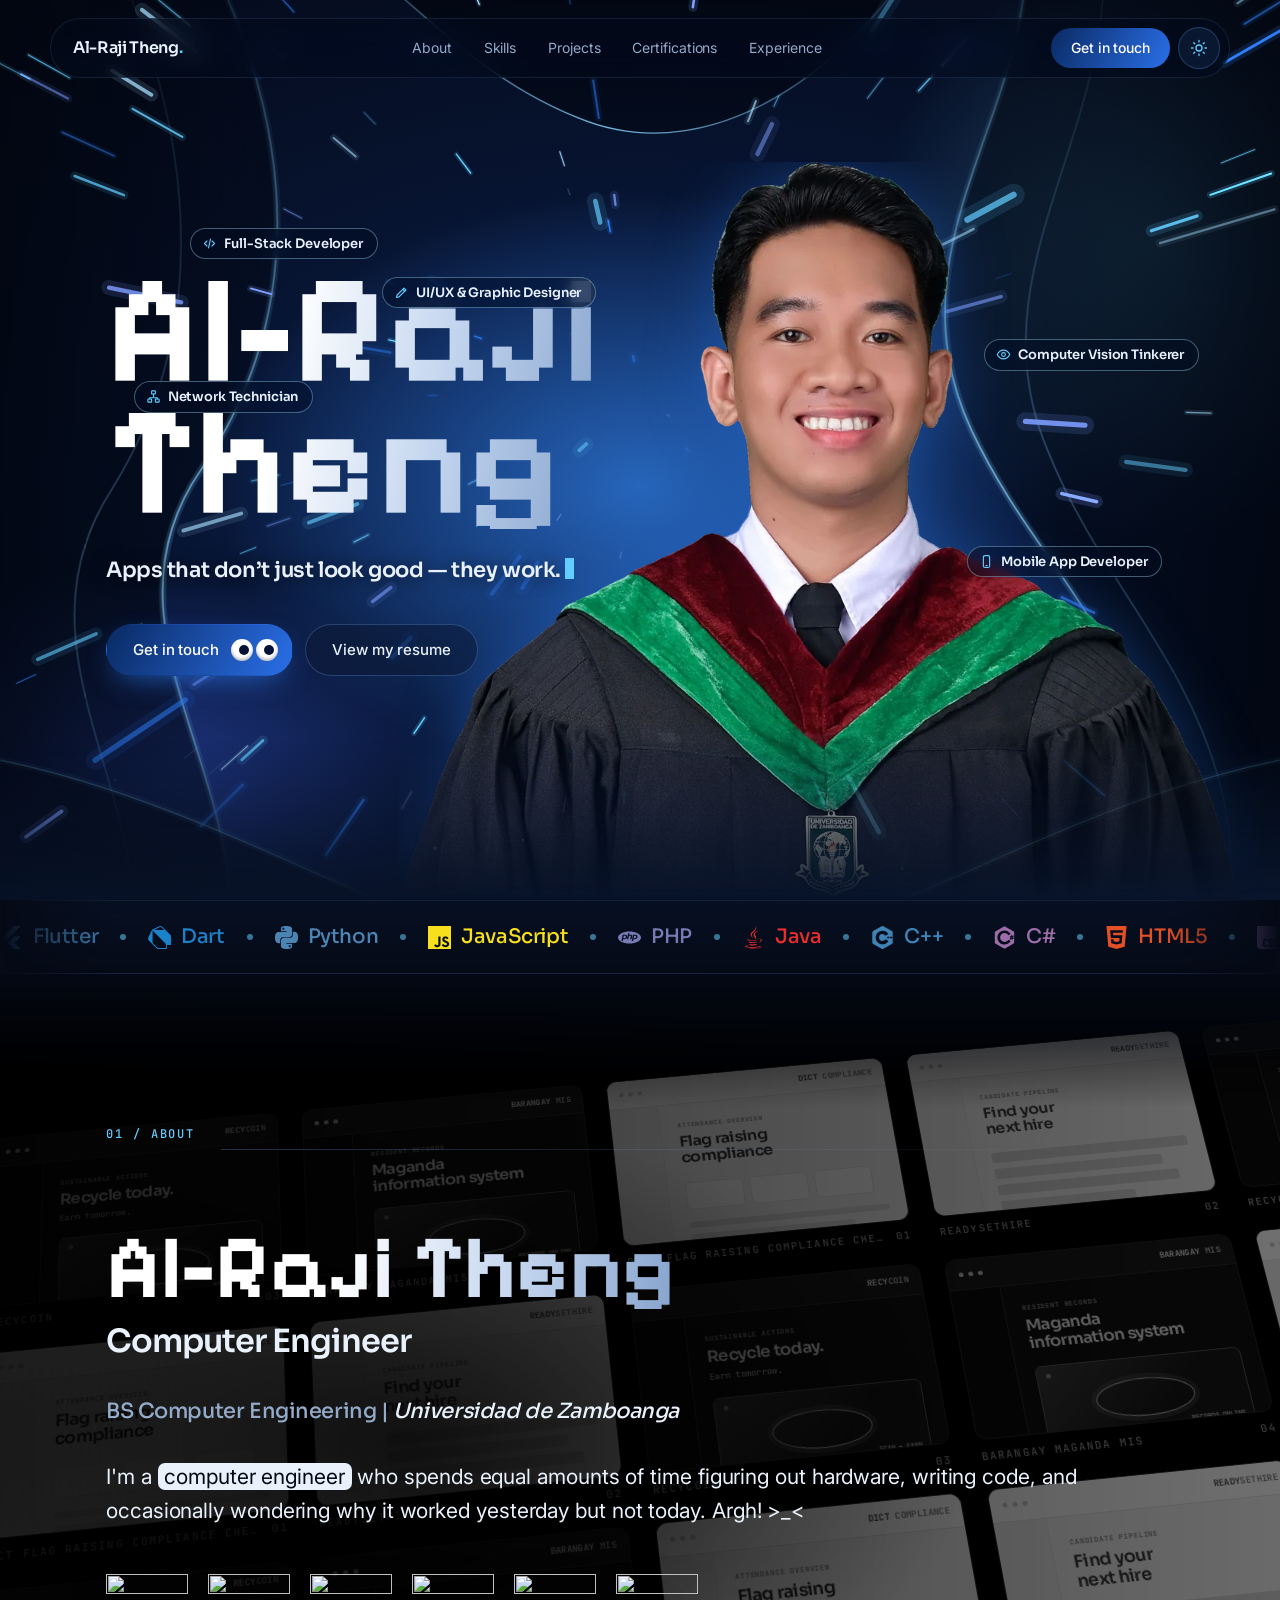
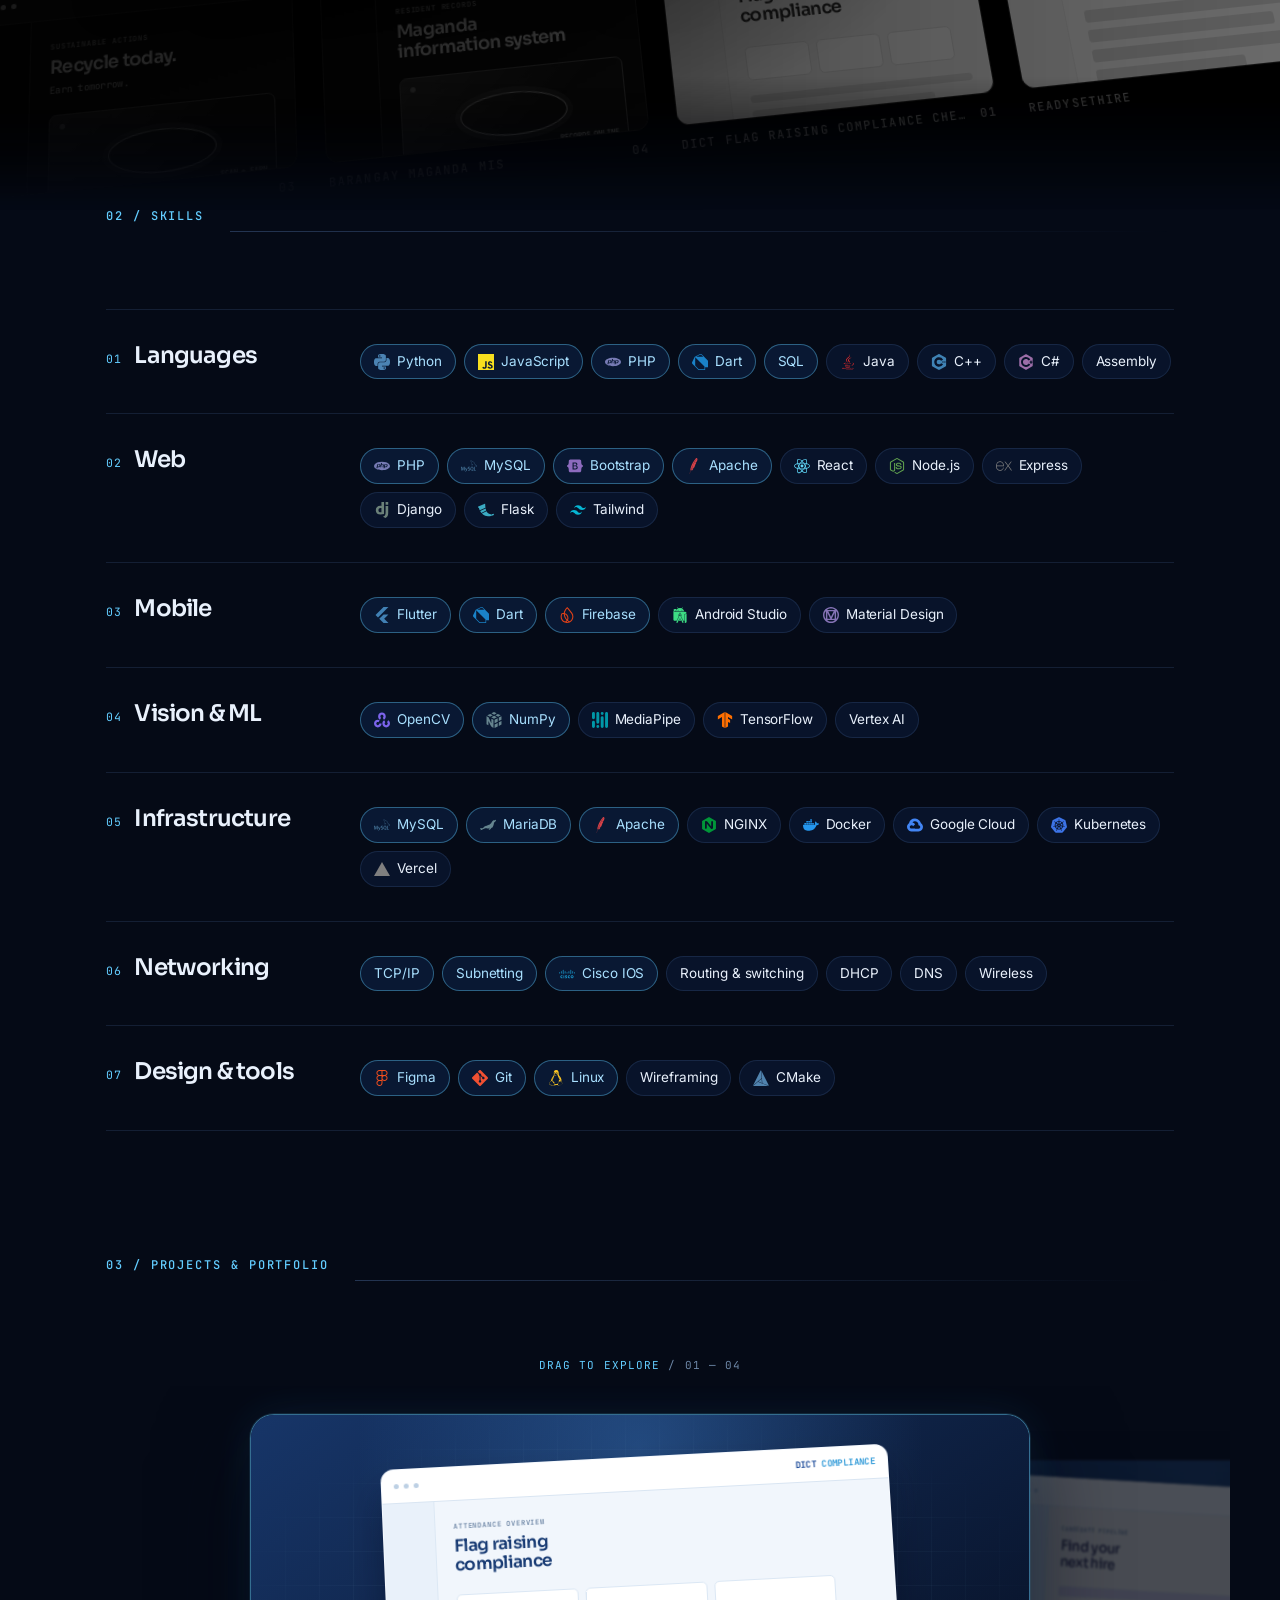
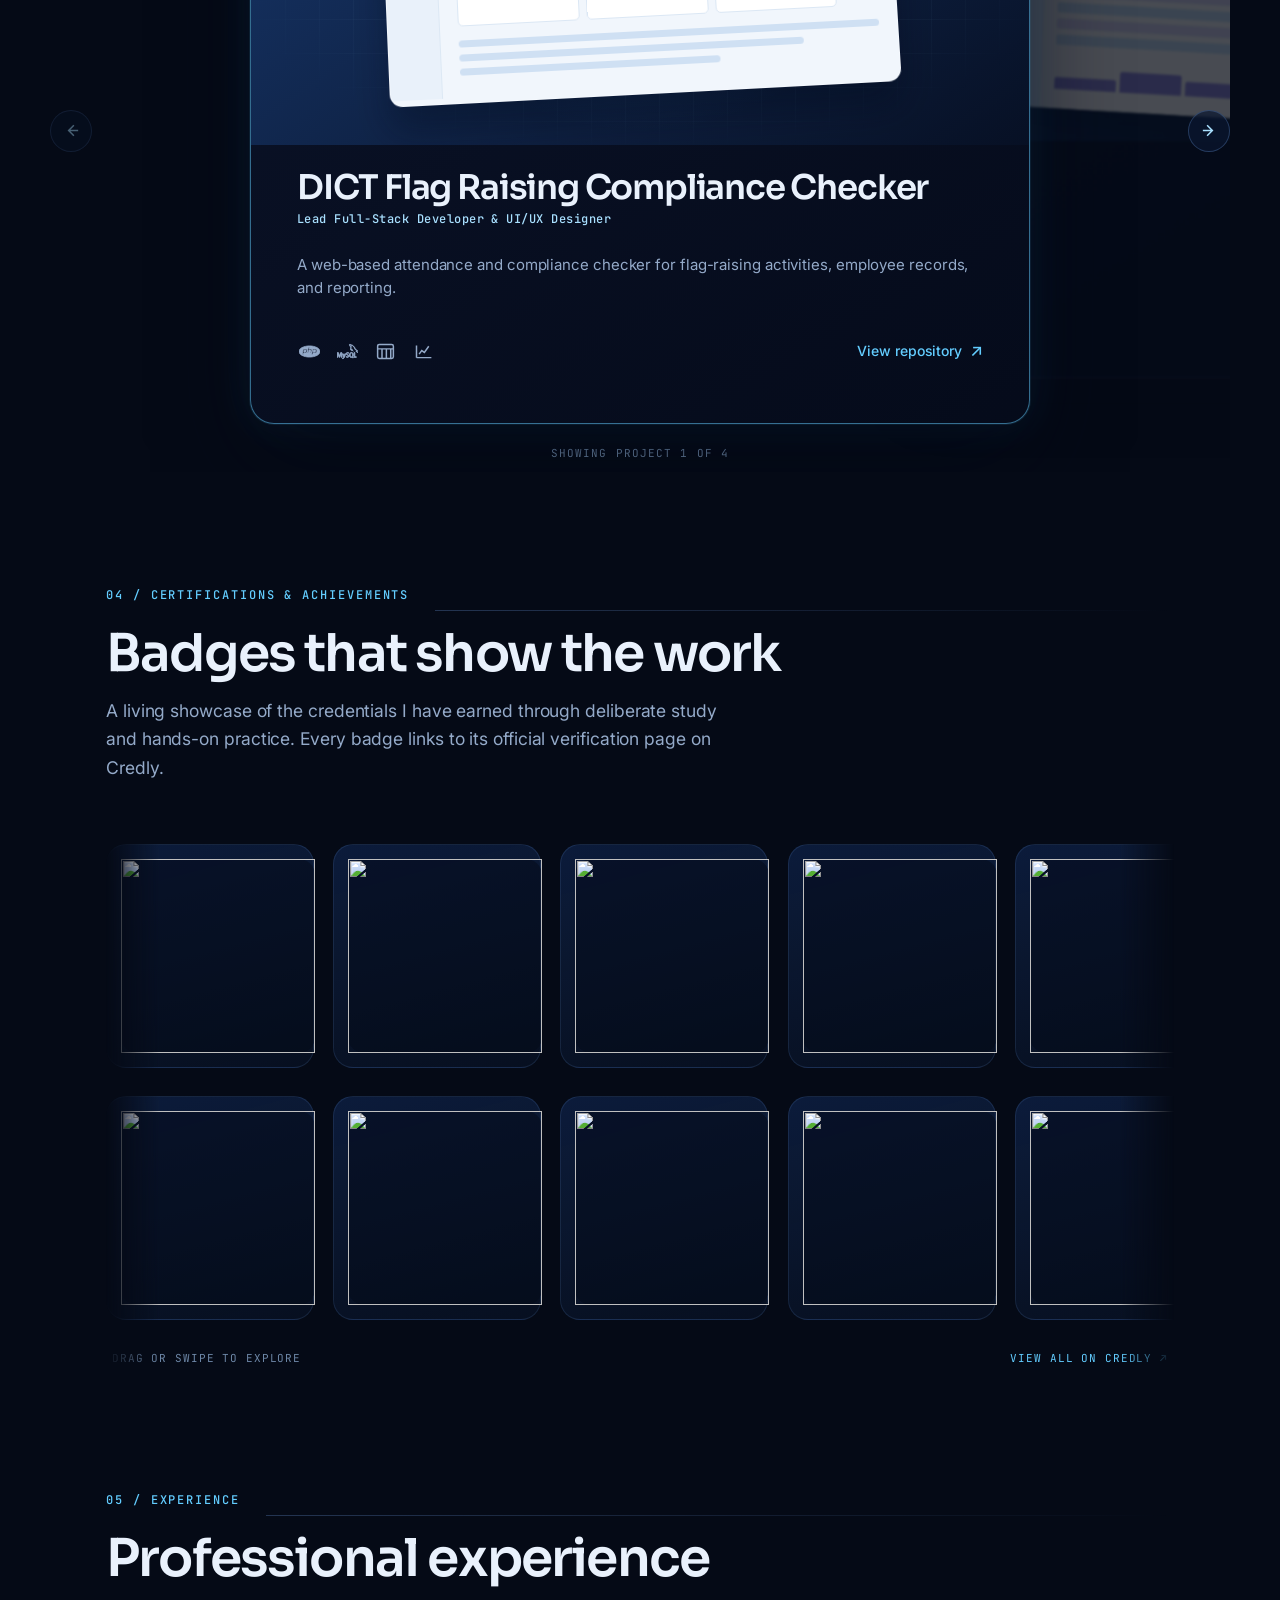
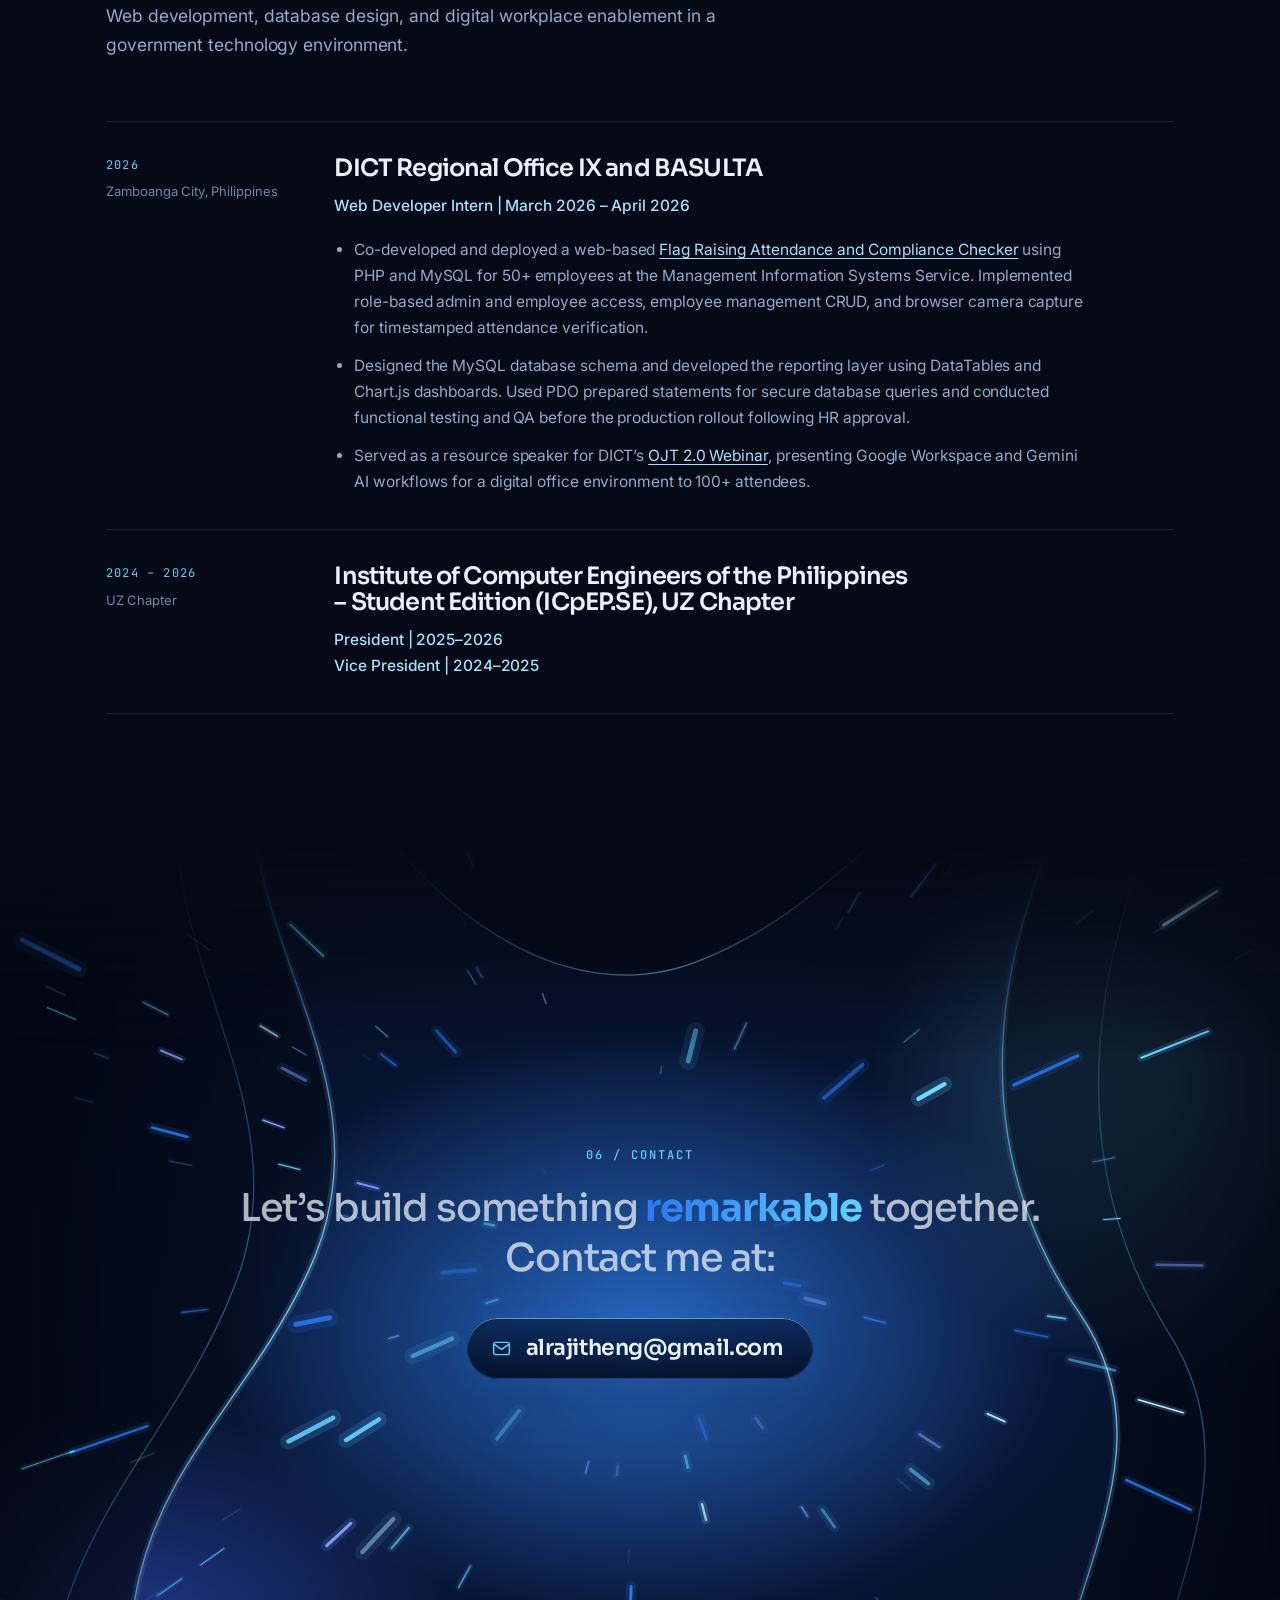
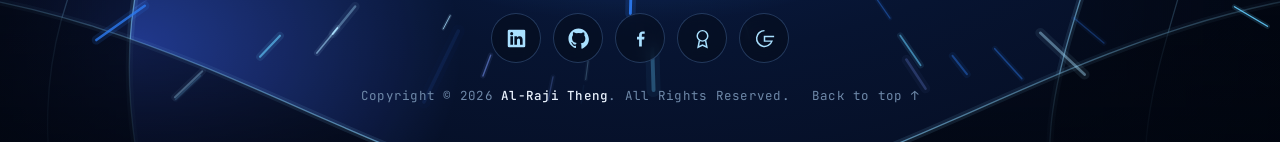
==== index.html @ 829c700f "Drop the four Coursera-only credentials from About and Certifications IBM DevOps and Software Engine" ====
<!doctype html>
<html lang="en">
  <head>
    <meta charset="utf-8" />
    <meta
      name="viewport"
      content="width=device-width, initial-scale=1, viewport-fit=cover"
    />
    <title>Al-Raji Theng - Portfolio</title>

    <meta
      name="description"
      content="Al-Raji Theng is a computer engineer building web and mobile applications, with a habit of wandering down into computer vision, embedded hardware and networks."
    />
    <meta name="author" content="Al-Raji Theng" />
    <meta name="theme-color" content="#050A16" />
    <link rel="canonical" href="https://rjtg.vercel.app/" />

    <meta property="og:type" content="website" />
    <meta property="og:site_name" content="Al-Raji Theng" />
    <meta
      property="og:title"
      content="Al-Raji Theng — Computer Engineer &amp; Developer"
    />
    <meta
      property="og:description"
      content="Web and mobile development, computer vision, and the networking and embedded layers underneath."
    />
    <meta property="og:url" content="https://rjtg.vercel.app/" />
    <meta
      property="og:image"
      content="https://rjtg.vercel.app/assets/img/og-cover.png"
    />
    <meta property="og:image:width" content="1200" />
    <meta property="og:image:height" content="630" />
    <meta
      property="og:image:alt"
      content="Al-Raji Theng — computer engineer. Web and mobile development, computer vision, networks."
    />
    <meta name="twitter:card" content="summary_large_image" />
    <meta
      name="twitter:title"
      content="Al-Raji Theng — Computer Engineer &amp; Developer"
    />
    <meta
      name="twitter:description"
      content="Web and mobile development, computer vision, and the networking and embedded layers underneath."
    />
    <meta
      name="twitter:image"
      content="https://rjtg.vercel.app/assets/img/og-cover.png"
    />

    <link rel="icon" href="/assets/img/favicon.svg" type="image/svg+xml" />
    <link rel="apple-touch-icon" href="/assets/img/favicon.svg" />
    <link rel="manifest" href="/site.webmanifest" />

    <link rel="preconnect" href="https://fonts.googleapis.com" />
    <link rel="preconnect" href="https://fonts.gstatic.com" crossorigin />
    <link rel="preconnect" href="https://images.credly.com" />
    <link
      href="https://fonts.googleapis.com/css2?family=Inter:wght@400;500;600&family=JetBrains+Mono:wght@400;500&family=Pixelify+Sans:wght@700&family=Sora:wght@500;600;700&display=swap"
      rel="stylesheet"
    />
    <link rel="stylesheet" href="/assets/css/styles.css?v=10" />

    <!-- Entry fades only exist when scripting does. Without this class the .reveal
     rule never applies, so the page renders fully rather than staying blank. -->
    <script>
      document.documentElement.classList.add("js");
      try {
        var savedTheme = localStorage.getItem("portfolio-theme");
        if (savedTheme === "light") {
          document.documentElement.setAttribute("data-theme", "light");
        }
      } catch (error) {}
    </script>

    <script type="application/ld+json">
      {
        "@context": "https://schema.org",
        "@type": "Person",
        "name": "Al-Raji Theng",
        "jobTitle": "Computer Engineer",
        "email": "mailto:alrajitheng@gmail.com",
        "url": "https://rjtg.vercel.app/",
        "address": { "@type": "PostalAddress", "addressCountry": "PH" },
        "alumniOf": {
          "@type": "CollegeOrUniversity",
          "name": "Universidad de Zamboanga"
        },
        "knowsAbout": [
          "Web Development",
          "Mobile Development",
          "Computer Vision",
          "Embedded Systems",
          "Computer Networking",
          "Cloud Infrastructure",
          "UI/UX Design"
        ],
        "sameAs": [
          "https://github.com/rjtng",
          "https://linkedin.com/in/rjtg",
          "https://facebook.com/rjitg",
          "https://credly.com/users/rjt",
          "https://g.dev/teg"
        ]
      }
    </script>
  </head>

  <body>
    <a class="skip" href="#main">Skip to content</a>

    <div class="atmos" aria-hidden="true"></div>
    <canvas class="constellations" id="constellations" aria-hidden="true"></canvas>
    <div class="grain" aria-hidden="true"></div>

    <!-- ═══════════════════════════ nav ═══════════════════════════ -->
    <header class="nav" id="nav">
      <a class="nav__brand" href="#home">Al-Raji Theng<span>.</span></a>

      <nav class="nav__links" aria-label="Sections">
        <a href="#about">About</a>
        <a href="#skills">Skills</a>
        <a href="#projects">Projects</a>
        <a href="#certifications">Certifications</a>
        <a href="#experience">Experience</a>
      </nav>

      <div class="nav__actions">
        <a class="nav__cta" href="#contact">Get in touch</a>
        <button
          class="theme-toggle"
          type="button"
          data-theme-toggle
          aria-label="Switch to light mode"
          aria-pressed="false"
        >
          <svg
            class="theme-toggle__icon theme-toggle__icon--sun"
            viewBox="0 0 24 24"
            aria-hidden="true"
          >
            <circle cx="12" cy="12" r="4"></circle>
            <path
              d="M12 2v2M12 20v2M4.93 4.93l1.42 1.42M17.65 17.65l1.42 1.42M2 12h2M20 12h2M4.93 19.07l1.42-1.42M17.65 6.35l1.42-1.42"
            ></path>
          </svg>
          <svg
            class="theme-toggle__icon theme-toggle__icon--moon"
            viewBox="0 0 24 24"
            aria-hidden="true"
          >
            <path
              d="M20.5 15.2A8.5 8.5 0 0 1 8.8 3.5 8.5 8.5 0 1 0 20.5 15.2Z"
            ></path>
          </svg>
        </button>
        <a
          class="nav__resume"
          href="https://drive.google.com/file/d/1r-N31jbUfApSlcaQCF1TyfEUuxjG2rRu/view?usp=sharing"
          target="_blank"
          rel="noopener noreferrer"
          >Resume <span aria-hidden="true">↗</span></a
        >
      </div>

      <button
        class="nav__burger"
        id="burger"
        aria-expanded="false"
        aria-controls="sheet"
        aria-label="Open menu"
      >
        <i></i><i></i><i></i>
      </button>
    </header>

    <div class="sheet" id="sheet" hidden>
      <nav aria-label="Sections">
        <a href="#about"><span>01</span>About</a>
        <a href="#skills"><span>02</span>Skills</a>
        <a href="#projects"><span>03</span>Projects</a>
        <a href="#certifications"><span>04</span>Certifications</a>
        <a href="#experience"><span>05</span>Experience</a>
        <a href="#contact"><span>06</span>Contact</a>
      </nav>
      <p class="sheet__mail">
        <a href="mailto:alrajitheng@gmail.com">alrajitheng@gmail.com</a>
      </p>
    </div>

    <main id="main">
      <!-- ═══════════════════════════ 1 · hero ═══════════════════════════
           The name, set huge, sits behind the photo; the chips float in front
           of both. The backdrop is the same stage as the closing scene,
           mirrored, so the page opens and closes on one composition. -->
      <section
        class="hero stage stage--mirror"
        id="home"
        data-vanish-y=".44"
        data-calm=".2"
      >
        <div class="stage__scene stage__scene--bottom" aria-hidden="true">
          <div class="stage__glow stage__glow--a"></div>
          <div class="stage__glow stage__glow--b"></div>
          <div class="stage__glow stage__glow--c"></div>

          <!-- Dark folds with lit rims. Stretched to the stage rather than
               cropped, so the edges stay in frame on a phone; the rims use
               non-scaling strokes so they stay hairlines either way. -->
          <svg
            class="stage__fold stage__fold--left"
            viewBox="0 0 1600 1000"
            preserveAspectRatio="none"
            focusable="false"
          >
            <defs>
              <linearGradient id="heroSheetL" x1="0" y1="0" x2="1" y2="0">
                <stop offset="0" class="stage__stop-fold" stop-opacity=".97" />
                <stop offset="1" class="stage__stop-fold" stop-opacity=".42" />
              </linearGradient>
              <linearGradient id="heroRimL" x1="0" y1="0" x2="0" y2="1">
                <stop offset="0" class="stage__stop-rim" stop-opacity="0" />
                <stop offset=".5" class="stage__stop-rim" stop-opacity=".95" />
                <stop offset="1" class="stage__stop-rim" stop-opacity=".15" />
              </linearGradient>
            </defs>
            <path
              fill="url(#heroSheetL)"
              d="M-80-80H390C300 120 540 270 430 480 330 670 150 720 270 1080H-80Z"
            />
            <path
              class="stage__rim stage__rim--halo"
              stroke="url(#heroRimL)"
              d="M390-80C300 120 540 270 430 480 330 670 150 720 270 1080"
            />
            <path
              class="stage__rim"
              stroke="url(#heroRimL)"
              d="M390-80C300 120 540 270 430 480 330 670 150 720 270 1080"
            />
            <path
              class="stage__rim stage__rim--faint"
              stroke="url(#heroRimL)"
              d="M300-80C220 150 440 300 345 500 260 690 70 780 165 1080"
            />
          </svg>

          <svg
            class="stage__fold stage__fold--right"
            viewBox="0 0 1600 1000"
            preserveAspectRatio="none"
            focusable="false"
          >
            <defs>
              <linearGradient id="heroSheetR" x1="1" y1="0" x2="0" y2="0">
                <stop offset="0" class="stage__stop-fold" stop-opacity=".97" />
                <stop offset="1" class="stage__stop-fold" stop-opacity=".4" />
              </linearGradient>
              <linearGradient id="heroRimR" x1="0" y1="1" x2="0" y2="0">
                <stop offset="0" class="stage__stop-rim" stop-opacity=".1" />
                <stop offset=".42" class="stage__stop-rim" stop-opacity=".9" />
                <stop offset="1" class="stage__stop-rim" stop-opacity="0" />
              </linearGradient>
            </defs>
            <path
              fill="url(#heroSheetR)"
              d="M1680-80V1080H1290C1170 870 1430 700 1290 520 1160 350 1180 140 1340-80Z"
            />
            <path
              class="stage__rim stage__rim--halo"
              stroke="url(#heroRimR)"
              d="M1290 1080C1170 870 1430 700 1290 520 1160 350 1180 140 1340-80"
            />
            <path
              class="stage__rim"
              stroke="url(#heroRimR)"
              d="M1290 1080C1170 870 1430 700 1290 520 1160 350 1180 140 1340-80"
            />
            <path
              class="stage__rim stage__rim--faint"
              stroke="url(#heroRimR)"
              d="M1390 1080C1290 880 1520 720 1390 540 1270 370 1290 150 1440-80"
            />
          </svg>

          <svg
            class="stage__fold stage__fold--edges"
            viewBox="0 0 1600 1000"
            preserveAspectRatio="none"
            focusable="false"
          >
            <defs>
              <linearGradient id="heroSheetT" x1="0" y1="0" x2="0" y2="1">
                <stop offset="0" class="stage__stop-fold" stop-opacity=".95" />
                <stop offset="1" class="stage__stop-fold" stop-opacity=".5" />
              </linearGradient>
              <linearGradient id="heroSheetB" x1="0" y1="1" x2="0" y2="0">
                <stop offset="0" class="stage__stop-fold" stop-opacity=".97" />
                <stop offset="1" class="stage__stop-fold" stop-opacity=".45" />
              </linearGradient>
              <linearGradient id="heroRimH" x1="0" y1="0" x2="1" y2="0">
                <stop offset="0" class="stage__stop-rim" stop-opacity="0" />
                <stop offset=".5" class="stage__stop-rim" stop-opacity=".85" />
                <stop offset="1" class="stage__stop-rim" stop-opacity="0" />
              </linearGradient>
            </defs>
            <path
              fill="url(#heroSheetT)"
              d="M430-80C530 110 710 230 870 170 1010 120 1080 20 1250-80Z"
            />
            <path
              class="stage__rim"
              stroke="url(#heroRimH)"
              d="M430-80C530 110 710 230 870 170 1010 120 1080 20 1250-80"
            />
            <path
              fill="url(#heroSheetB)"
              d="M-80 790C300 800 520 1010 800 1010 1080 1010 1300 800 1680 790V1080H-80Z"
            />
            <path
              class="stage__rim stage__rim--halo"
              stroke="url(#heroRimH)"
              d="M-80 790C300 800 520 1010 800 1010 1080 1010 1300 800 1680 790"
            />
            <path
              class="stage__rim"
              stroke="url(#heroRimH)"
              d="M-80 790C300 800 520 1010 800 1010 1080 1010 1300 800 1680 790"
            />
          </svg>

          <canvas class="stage__particles"></canvas>
        </div>

        <div class="wrap hero__frame">
          <div class="hero__copy">
            <!-- EDIT: restore this pill while you're looking for work. -->
            <!-- <p class="pill">
              <span class="dot" aria-hidden="true"></span>Open to work
            </p> -->

            <h1 class="hero__name"><span>Al-Raji</span> <span>Theng</span></h1>

            <!-- EDIT: the tagline is a placeholder in the reference's pattern;
                 change both copies of the sentence together. main.js types it
                 out once; screen readers get the plain copy. -->
            <p class="hero__tagline">
              <span class="visually-hidden">Apps that don&rsquo;t just look good &mdash; they&nbsp;work.</span>
              <span class="hero__typed" aria-hidden="true">Apps that don&rsquo;t just look good &mdash; they&nbsp;work.</span><span class="caret" aria-hidden="true"></span>
            </p>

            <div class="hero__actions">
              <a class="btn btn--primary hero__cta" href="#contact">
                Get in touch
                <span class="eyes" aria-hidden="true"
                  ><i class="eyes__ball"></i><i class="eyes__ball"></i
                ></span>
              </a>
              <a
                class="btn btn--ghost"
                href="https://drive.google.com/file/d/1r-N31jbUfApSlcaQCF1TyfEUuxjG2rRu/view?usp=sharing"
                target="_blank"
                rel="noopener noreferrer"
              >
                View my resume
              </a>
            </div>

            <!-- Labels over the name: --x and --y are in name-ems from the
                 name's top-left corner, so they keep their place over the
                 same letters at any size. -->
            <ul class="hero__chips hero__chips--name" aria-label="Roles">
              <li class="hero__chip" style="--x: .55; --y: -.24; --t: 7s">
                <svg viewBox="0 0 24 24" aria-hidden="true">
                  <path d="m8 8-4 4 4 4M16 8l4 4-4 4M13.5 5l-3 14" />
                </svg>
                Full-Stack Developer
              </li>
              <li class="hero__chip" style="--x: 1.8; --y: .08; --t: 8.5s">
                <svg viewBox="0 0 24 24" aria-hidden="true">
                  <path d="M4 20l4-1L19 8l-3-3L5 16l-1 4Z" />
                  <path d="m14 7 3 3" />
                </svg>
                UI/UX &amp; Graphic Designer
              </li>
              <li class="hero__chip" style="--x: .18; --y: .76; --t: 8s">
                <svg viewBox="0 0 24 24" aria-hidden="true">
                  <rect x="9" y="3" width="6" height="5" rx="1" />
                  <rect x="3" y="16" width="6" height="5" rx="1" />
                  <rect x="15" y="16" width="6" height="5" rx="1" />
                  <path d="M12 8v4M6 16v-2h12v2" />
                </svg>
                Network Technician
              </li>
            </ul>
          </div>

          <!-- On wide screens the area starts short of the end of the name
               (--photo-start), so the photo stands over it as in the
               reference; on narrow ones it follows the copy. -->
          <div class="hero__area">
            <div class="hero__visual">
              <!-- Labels over the photo: --x and --y are shares of the photo, so
                   they keep their place beside the face; --t sets each bob so
                   no two move in step. The ones over the name are with the
                   copy, sized from the name. -->
              <ul class="hero__chips" aria-label="More roles">
                <li class="hero__chip" style="--x: 68%; --y: 24%; --t: 7.6s">
                  <svg viewBox="0 0 24 24" aria-hidden="true">
                    <path d="M2 12s3.5-7 10-7 10 7 10 7-3.5 7-10 7S2 12 2 12Z" />
                    <circle cx="12" cy="12" r="3" />
                  </svg>
                  Computer Vision Tinkerer
                </li>
                <li class="hero__chip" style="--x: 66%; --y: 52%; --t: 9s">
                  <svg viewBox="0 0 24 24" aria-hidden="true">
                    <rect x="7" y="2.5" width="10" height="19" rx="2.5" />
                    <path d="M11 18.5h2" />
                  </svg>
                  Mobile App Developer
                </li>
              </ul>

              <img
                class="hero__photo"
                src="/assets/img/portrait-cutout.webp?v=9"
                alt="Al-Raji Theng in graduation regalia"
                width="1131"
                height="968"
                fetchpriority="high"
              />
            </div>
          </div>
        </div>
      </section>

      <!-- ═══════════════════════════ marquee ═══════════════════════════ -->
      <div class="band" id="bandViewport" aria-hidden="true">
        <!-- Drag offset lives on its own element so the auto-scroll
             animation on the track underneath is left untouched. -->
        <div class="band__drag" id="bandDrag">
          <div class="band__track" id="band">
            <ul>
              <!-- tech-marquee:start -->
              <li style="--brand: #4180b4">
                <svg
                  class="band__logo"
                  width="20"
                  height="20"
                  aria-hidden="true"
                >
                  <use href="#t-flutter"></use></svg
                ><span>Flutter</span>
              </li>
              <li style="--brand: #1a82c8">
                <svg
                  class="band__logo"
                  width="20"
                  height="20"
                  aria-hidden="true"
                >
                  <use href="#t-dart"></use></svg
                ><span>Dart</span>
              </li>
              <li style="--brand: #4b83b3">
                <svg
                  class="band__logo"
                  width="20"
                  height="20"
                  aria-hidden="true"
                >
                  <use href="#t-python"></use></svg
                ><span>Python</span>
              </li>
              <li style="--brand: #f7df1e">
                <svg
                  class="band__logo"
                  width="20"
                  height="20"
                  aria-hidden="true"
                >
                  <use href="#t-javascript"></use></svg
                ><span>JavaScript</span>
              </li>
              <li style="--brand: #777bb4">
                <svg
                  class="band__logo"
                  width="20"
                  height="20"
                  aria-hidden="true"
                >
                  <use href="#t-php"></use></svg
                ><span>PHP</span>
              </li>
              <li style="--brand: #ea2d2e">
                <svg
                  class="band__logo"
                  width="20"
                  height="20"
                  aria-hidden="true"
                >
                  <use href="#t-java"></use></svg
                ><span>Java</span>
              </li>
              <li style="--brand: #3f82b4">
                <svg
                  class="band__logo"
                  width="20"
                  height="20"
                  aria-hidden="true"
                >
                  <use href="#t-cplusplus"></use></svg
                ><span>C++</span>
              </li>
              <li style="--brand: #9c6ea8">
                <svg
                  class="band__logo"
                  width="20"
                  height="20"
                  aria-hidden="true"
                >
                  <use href="#t-csharp"></use></svg
                ><span>C#</span>
              </li>
              <li style="--brand: #e34f26">
                <svg
                  class="band__logo"
                  width="20"
                  height="20"
                  aria-hidden="true"
                >
                  <use href="#t-html5"></use></svg
                ><span>HTML5</span>
              </li>
              <li style="--brand: #9370b7">
                <svg
                  class="band__logo"
                  width="20"
                  height="20"
                  aria-hidden="true"
                >
                  <use href="#t-css"></use></svg
                ><span>CSS3</span>
              </li>
              <li style="--brand: #06b6d4">
                <svg
                  class="band__logo"
                  width="20"
                  height="20"
                  aria-hidden="true"
                >
                  <use href="#t-tailwindcss"></use></svg
                ><span>Tailwind CSS</span>
              </li>
              <li style="--brand: #8d6bbe">
                <svg
                  class="band__logo"
                  width="20"
                  height="20"
                  aria-hidden="true"
                >
                  <use href="#t-bootstrap"></use></svg
                ><span>Bootstrap</span>
              </li>
              <li style="--brand: #61dafb">
                <svg
                  class="band__logo"
                  width="20"
                  height="20"
                  aria-hidden="true"
                >
                  <use href="#t-react"></use></svg
                ><span>React</span>
              </li>
              <li style="--brand: #5fa04e">
                <svg
                  class="band__logo"
                  width="20"
                  height="20"
                  aria-hidden="true"
                >
                  <use href="#t-nodedotjs"></use></svg
                ><span>Node.js</span>
              </li>
              <li style="--brand: #4d7fa5">
                <svg
                  class="band__logo"
                  width="20"
                  height="20"
                  aria-hidden="true"
                >
                  <use href="#t-mysql"></use></svg
                ><span>MySQL</span>
              </li>
              <li style="--brand: #65858f">
                <svg
                  class="band__logo"
                  width="20"
                  height="20"
                  aria-hidden="true"
                >
                  <use href="#t-mariadb"></use></svg
                ><span>MariaDB</span>
              </li>
              <li style="--brand: #fb7a24">
                <svg
                  class="band__logo"
                  width="20"
                  height="20"
                  aria-hidden="true"
                >
                  <use href="#t-xampp"></use></svg
                ><span>XAMPP</span>
              </li>
              <li style="--brand: #e04119">
                <svg
                  class="band__logo"
                  width="20"
                  height="20"
                  aria-hidden="true"
                >
                  <use href="#t-firebase"></use></svg
                ><span>Firebase</span>
              </li>
              <li style="--brand: #7c64ec">
                <svg
                  class="band__logo"
                  width="20"
                  height="20"
                  aria-hidden="true"
                >
                  <use href="#t-opencv"></use></svg
                ><span>OpenCV</span>
              </li>
              <li style="--brand: #0097a7">
                <svg
                  class="band__logo"
                  width="20"
                  height="20"
                  aria-hidden="true"
                >
                  <use href="#t-mediapipe"></use></svg
                ><span>MediaPipe</span>
              </li>
              <li style="--brand: #ff6f00">
                <svg
                  class="band__logo"
                  width="20"
                  height="20"
                  aria-hidden="true"
                >
                  <use href="#t-tensorflow"></use></svg
                ><span>TensorFlow</span>
              </li>
              <li style="--brand: #2496ed">
                <svg
                  class="band__logo"
                  width="20"
                  height="20"
                  aria-hidden="true"
                >
                  <use href="#t-docker"></use></svg
                ><span>Docker</span>
              </li>
              <li style="--brand: #3c73e6">
                <svg
                  class="band__logo"
                  width="20"
                  height="20"
                  aria-hidden="true"
                >
                  <use href="#t-kubernetes"></use></svg
                ><span>Kubernetes</span>
              </li>
              <li style="--brand: #4285f4">
                <svg
                  class="band__logo"
                  width="20"
                  height="20"
                  aria-hidden="true"
                >
                  <use href="#t-googlecloud"></use></svg
                ><span>Google Cloud</span>
              </li>
              <li style="--brand: #7f7f7f">
                <svg
                  class="band__logo"
                  width="20"
                  height="20"
                  aria-hidden="true"
                >
                  <use href="#t-vercel"></use></svg
                ><span>Vercel</span>
              </li>
              <li style="--brand: #fcc624">
                <svg
                  class="band__logo"
                  width="20"
                  height="20"
                  aria-hidden="true"
                >
                  <use href="#t-linux"></use></svg
                ><span>Linux</span>
              </li>
              <li style="--brand: #7f7f7f">
                <svg
                  class="band__logo"
                  width="20"
                  height="20"
                  aria-hidden="true"
                >
                  <use href="#t-github"></use></svg
                ><span>GitHub</span>
              </li>
              <li style="--brand: #1ba0d7">
                <svg
                  class="band__logo"
                  width="20"
                  height="20"
                  aria-hidden="true"
                >
                  <use href="#t-cisco"></use></svg
                ><span>Cisco IOS</span>
              </li>
              <li style="--brand: #00878f">
                <svg
                  class="band__logo"
                  width="20"
                  height="20"
                  aria-hidden="true"
                >
                  <use href="#t-arduino"></use></svg
                ><span>Arduino</span>
              </li>
              <li style="--brand: #b95d74">
                <svg
                  class="band__logo"
                  width="20"
                  height="20"
                  aria-hidden="true"
                >
                  <use href="#t-raspberrypi"></use></svg
                ><span>Raspberry Pi</span>
              </li>
              <li style="--brand: #3ddc84">
                <svg
                  class="band__logo"
                  width="20"
                  height="20"
                  aria-hidden="true"
                >
                  <use href="#t-androidstudio"></use></svg
                ><span>Android Studio</span>
              </li>
              <li style="--brand: #f24e1e">
                <svg
                  class="band__logo"
                  width="20"
                  height="20"
                  aria-hidden="true"
                >
                  <use href="#t-figma"></use></svg
                ><span>Figma</span>
              </li>
              <li style="--brand: #00c4cc">
                <svg
                  class="band__logo"
                  width="20"
                  height="20"
                  aria-hidden="true"
                >
                  <use href="#t-canva"></use></svg
                ><span>Canva</span>
              </li>
              <!-- tech-marquee:end -->
            </ul>
          </div>
        </div>
      </div>

      <!-- ═══════════════════════════ 2 · about ═══════════════════════════
           A dark panel over a slowly drifting wall of project screens. main.js
           builds the wall from the mock screens on the project cards, so it
           always shows the real project list; without scripting the panel
           simply has no wall behind it. -->
      <section class="section section--wall" id="about">
        <div class="wall" aria-hidden="true">
          <div class="wall__plane" data-project-wall></div>
        </div>

        <div class="wrap">
          <div class="head">
            <p class="head__index">01 / About</p>
            <div class="head__rule"></div>
          </div>

          <div class="bio reveal">
            <h2 class="bio__name">Al-Raji Theng</h2>
            <p class="bio__title">Computer Engineer</p>
            <p class="bio__meta">
              BS Computer Engineering | <em>Universidad de Zamboanga</em>
            </p>

            <p class="bio__text">
              I'm a <mark>computer engineer</mark> who spends equal amounts of
              time figuring out hardware, writing code, and occasionally
              wondering why it worked yesterday but not today. Argh! &gt;_&lt;
            </p>

            <!-- Filled by main.js from TOP_CERTS, the hand-picked top six,
                 each linking to its Credly record. -->
            <ul
              class="bio__badges"
              data-featured-badges
              aria-label="Featured credentials"
            ></ul>
          </div>
        </div>
      </section>

      <!-- ═══════════════════════════ 3 · skills ═══════════════════════════ -->
      <section class="section" id="skills">
        <div class="wrap">
          <div class="head">
            <p class="head__index">02 / Skills</p>
            <div class="head__rule"></div>
          </div>

          <div class="stack">
            <div class="stack__row reveal">
              <div class="stack__label">
                <i>01</i>
                <h3>Languages</h3>
              </div>
              <div>
                <ul class="chips">
                  <li class="key" style="--brand: #4b83b3">
                    <svg
                      class="chip__logo"
                      width="16"
                      height="16"
                      aria-hidden="true"
                    >
                      <use href="#t-python"></use></svg
                    ><span>Python</span>
                  </li>
                  <li class="key" style="--brand: #f7df1e">
                    <svg
                      class="chip__logo"
                      width="16"
                      height="16"
                      aria-hidden="true"
                    >
                      <use href="#t-javascript"></use></svg
                    ><span>JavaScript</span>
                  </li>
                  <li class="key" style="--brand: #777bb4">
                    <svg
                      class="chip__logo"
                      width="16"
                      height="16"
                      aria-hidden="true"
                    >
                      <use href="#t-php"></use></svg
                    ><span>PHP</span>
                  </li>
                  <li class="key" style="--brand: #1a82c8">
                    <svg
                      class="chip__logo"
                      width="16"
                      height="16"
                      aria-hidden="true"
                    >
                      <use href="#t-dart"></use></svg
                    ><span>Dart</span>
                  </li>
                  <li class="key">SQL</li>
                  <li style="--brand: #ea2d2e">
                    <svg
                      class="chip__logo"
                      width="16"
                      height="16"
                      aria-hidden="true"
                    >
                      <use href="#t-java"></use></svg
                    ><span>Java</span>
                  </li>
                  <li style="--brand: #3f82b4">
                    <svg
                      class="chip__logo"
                      width="16"
                      height="16"
                      aria-hidden="true"
                    >
                      <use href="#t-cplusplus"></use></svg
                    ><span>C++</span>
                  </li>
                  <li style="--brand: #9c6ea8">
                    <svg
                      class="chip__logo"
                      width="16"
                      height="16"
                      aria-hidden="true"
                    >
                      <use href="#t-csharp"></use></svg
                    ><span>C#</span>
                  </li>
                  <li>Assembly</li>
                </ul>
              </div>
            </div>

            <div class="stack__row reveal">
              <div class="stack__label">
                <i>02</i>
                <h3>Web</h3>
              </div>
              <div>
                <ul class="chips">
                  <li class="key" style="--brand: #777bb4">
                    <svg
                      class="chip__logo"
                      width="16"
                      height="16"
                      aria-hidden="true"
                    >
                      <use href="#t-php"></use></svg
                    ><span>PHP</span>
                  </li>
                  <li class="key" style="--brand: #4d7fa5">
                    <svg
                      class="chip__logo"
                      width="16"
                      height="16"
                      aria-hidden="true"
                    >
                      <use href="#t-mysql"></use></svg
                    ><span>MySQL</span>
                  </li>
                  <li class="key" style="--brand: #8d6bbe">
                    <svg
                      class="chip__logo"
                      width="16"
                      height="16"
                      aria-hidden="true"
                    >
                      <use href="#t-bootstrap"></use></svg
                    ><span>Bootstrap</span>
                  </li>
                  <li class="key" style="--brand: #d84248">
                    <svg
                      class="chip__logo"
                      width="16"
                      height="16"
                      aria-hidden="true"
                    >
                      <use href="#t-apache"></use></svg
                    ><span>Apache</span>
                  </li>
                  <li style="--brand: #61dafb">
                    <svg
                      class="chip__logo"
                      width="16"
                      height="16"
                      aria-hidden="true"
                    >
                      <use href="#t-react"></use></svg
                    ><span>React</span>
                  </li>
                  <li style="--brand: #5fa04e">
                    <svg
                      class="chip__logo"
                      width="16"
                      height="16"
                      aria-hidden="true"
                    >
                      <use href="#t-nodedotjs"></use></svg
                    ><span>Node.js</span>
                  </li>
                  <li style="--brand: #7f7f7f">
                    <svg
                      class="chip__logo"
                      width="16"
                      height="16"
                      aria-hidden="true"
                    >
                      <use href="#t-express"></use></svg
                    ><span>Express</span>
                  </li>
                  <li style="--brand: #6b8179">
                    <svg
                      class="chip__logo"
                      width="16"
                      height="16"
                      aria-hidden="true"
                    >
                      <use href="#t-django"></use></svg
                    ><span>Django</span>
                  </li>
                  <li style="--brand: #3babc3">
                    <svg
                      class="chip__logo"
                      width="16"
                      height="16"
                      aria-hidden="true"
                    >
                      <use href="#t-flask"></use></svg
                    ><span>Flask</span>
                  </li>
                  <li style="--brand: #06b6d4">
                    <svg
                      class="chip__logo"
                      width="16"
                      height="16"
                      aria-hidden="true"
                    >
                      <use href="#t-tailwindcss"></use></svg
                    ><span>Tailwind</span>
                  </li>
                </ul>
              </div>
            </div>

            <div class="stack__row reveal">
              <div class="stack__label">
                <i>03</i>
                <h3>Mobile</h3>
              </div>
              <div>
                <ul class="chips">
                  <li class="key" style="--brand: #4180b4">
                    <svg
                      class="chip__logo"
                      width="16"
                      height="16"
                      aria-hidden="true"
                    >
                      <use href="#t-flutter"></use></svg
                    ><span>Flutter</span>
                  </li>
                  <li class="key" style="--brand: #1a82c8">
                    <svg
                      class="chip__logo"
                      width="16"
                      height="16"
                      aria-hidden="true"
                    >
                      <use href="#t-dart"></use></svg
                    ><span>Dart</span>
                  </li>
                  <li class="key" style="--brand: #e04119">
                    <svg
                      class="chip__logo"
                      width="16"
                      height="16"
                      aria-hidden="true"
                    >
                      <use href="#t-firebase"></use></svg
                    ><span>Firebase</span>
                  </li>
                  <li style="--brand: #3ddc84">
                    <svg
                      class="chip__logo"
                      width="16"
                      height="16"
                      aria-hidden="true"
                    >
                      <use href="#t-androidstudio"></use></svg
                    ><span>Android Studio</span>
                  </li>
                  <li style="--brand: #8573b6">
                    <svg
                      class="chip__logo"
                      width="16"
                      height="16"
                      aria-hidden="true"
                    >
                      <use href="#t-materialdesign"></use></svg
                    ><span>Material Design</span>
                  </li>
                </ul>
              </div>
            </div>

            <div class="stack__row reveal">
              <div class="stack__label">
                <i>04</i>
                <h3>Vision &amp; ML</h3>
              </div>
              <div>
                <ul class="chips">
                  <li class="key" style="--brand: #7c64ec">
                    <svg
                      class="chip__logo"
                      width="16"
                      height="16"
                      aria-hidden="true"
                    >
                      <use href="#t-opencv"></use></svg
                    ><span>OpenCV</span>
                  </li>
                  <li class="key" style="--brand: #66848e">
                    <svg
                      class="chip__logo"
                      width="16"
                      height="16"
                      aria-hidden="true"
                    >
                      <use href="#t-numpy"></use></svg
                    ><span>NumPy</span>
                  </li>
                  <li style="--brand: #0097a7">
                    <svg
                      class="chip__logo"
                      width="16"
                      height="16"
                      aria-hidden="true"
                    >
                      <use href="#t-mediapipe"></use></svg
                    ><span>MediaPipe</span>
                  </li>
                  <li style="--brand: #ff6f00">
                    <svg
                      class="chip__logo"
                      width="16"
                      height="16"
                      aria-hidden="true"
                    >
                      <use href="#t-tensorflow"></use></svg
                    ><span>TensorFlow</span>
                  </li>
                  <li>Vertex AI</li>
                </ul>
              </div>
            </div>

            <div class="stack__row reveal">
              <div class="stack__label">
                <i>05</i>
                <h3>Infrastructure</h3>
              </div>
              <div>
                <ul class="chips">
                  <li class="key" style="--brand: #4d7fa5">
                    <svg
                      class="chip__logo"
                      width="16"
                      height="16"
                      aria-hidden="true"
                    >
                      <use href="#t-mysql"></use></svg
                    ><span>MySQL</span>
                  </li>
                  <li class="key" style="--brand: #65858f">
                    <svg
                      class="chip__logo"
                      width="16"
                      height="16"
                      aria-hidden="true"
                    >
                      <use href="#t-mariadb"></use></svg
                    ><span>MariaDB</span>
                  </li>
                  <li class="key" style="--brand: #d84248">
                    <svg
                      class="chip__logo"
                      width="16"
                      height="16"
                      aria-hidden="true"
                    >
                      <use href="#t-apache"></use></svg
                    ><span>Apache</span>
                  </li>
                  <li style="--brand: #009639">
                    <svg
                      class="chip__logo"
                      width="16"
                      height="16"
                      aria-hidden="true"
                    >
                      <use href="#t-nginx"></use></svg
                    ><span>NGINX</span>
                  </li>
                  <li style="--brand: #2496ed">
                    <svg
                      class="chip__logo"
                      width="16"
                      height="16"
                      aria-hidden="true"
                    >
                      <use href="#t-docker"></use></svg
                    ><span>Docker</span>
                  </li>
                  <li style="--brand: #4285f4">
                    <svg
                      class="chip__logo"
                      width="16"
                      height="16"
                      aria-hidden="true"
                    >
                      <use href="#t-googlecloud"></use></svg
                    ><span>Google Cloud</span>
                  </li>
                  <li style="--brand: #3c73e6">
                    <svg
                      class="chip__logo"
                      width="16"
                      height="16"
                      aria-hidden="true"
                    >
                      <use href="#t-kubernetes"></use></svg
                    ><span>Kubernetes</span>
                  </li>
                  <li style="--brand: #7f7f7f">
                    <svg
                      class="chip__logo"
                      width="16"
                      height="16"
                      aria-hidden="true"
                    >
                      <use href="#t-vercel"></use></svg
                    ><span>Vercel</span>
                  </li>
                </ul>
              </div>
            </div>

            <div class="stack__row reveal">
              <div class="stack__label">
                <i>06</i>
                <h3>Networking</h3>
              </div>
              <div>
                <ul class="chips">
                  <li class="key">TCP/IP</li>
                  <li class="key">Subnetting</li>
                  <li class="key" style="--brand: #1ba0d7">
                    <svg
                      class="chip__logo"
                      width="16"
                      height="16"
                      aria-hidden="true"
                    >
                      <use href="#t-cisco"></use></svg
                    ><span>Cisco IOS</span>
                  </li>
                  <li>Routing &amp; switching</li>
                  <li>DHCP</li>
                  <li>DNS</li>
                  <li>Wireless</li>
                </ul>
              </div>
            </div>

            <div class="stack__row reveal">
              <div class="stack__label">
                <i>07</i>
                <h3>Design &amp; tools</h3>
              </div>
              <div>
                <ul class="chips">
                  <li class="key" style="--brand: #f24e1e">
                    <svg
                      class="chip__logo"
                      width="16"
                      height="16"
                      aria-hidden="true"
                    >
                      <use href="#t-figma"></use></svg
                    ><span>Figma</span>
                  </li>
                  <li class="key" style="--brand: #f05032">
                    <svg
                      class="chip__logo"
                      width="16"
                      height="16"
                      aria-hidden="true"
                    >
                      <use href="#t-git"></use></svg
                    ><span>Git</span>
                  </li>
                  <li class="key" style="--brand: #fcc624">
                    <svg
                      class="chip__logo"
                      width="16"
                      height="16"
                      aria-hidden="true"
                    >
                      <use href="#t-linux"></use></svg
                    ><span>Linux</span>
                  </li>
                  <li>Wireframing</li>
                  <li style="--brand: #5083ae">
                    <svg
                      class="chip__logo"
                      width="16"
                      height="16"
                      aria-hidden="true"
                    >
                      <use href="#t-cmake"></use></svg
                    ><span>CMake</span>
                  </li>
                </ul>
              </div>
            </div>
          </div>
        </div>
      </section>

      <!-- ═══════════════════════════ 4 · projects ═══════════════════════════ -->
      <section class="section" id="projects">
        <div class="wrap">
          <div class="head">
            <p class="head__index">03 / Projects &amp; Portfolio</p>
            <div class="head__rule"></div>
          </div>

          <div class="projects-carousel reveal" id="projectsCarousel">
            <div class="projects-carousel__toolbar">
              <p class="projects-carousel__hint">
                <span>Drag to explore</span> / <span>01 — 04</span>
              </p>
              <div class="projects-carousel__controls">
                <button
                  class="carousel-button"
                  type="button"
                  data-carousel-prev
                  aria-label="Show previous project"
                >
                  <svg
                    viewBox="0 0 20 20"
                    fill="none"
                    stroke="currentColor"
                    stroke-width="1.6"
                    aria-hidden="true"
                  >
                    <path d="M12.5 4.5 7 10l5.5 5.5M7.5 10H17" />
                  </svg>
                </button>
                <button
                  class="carousel-button"
                  type="button"
                  data-carousel-next
                  aria-label="Show next project"
                >
                  <svg
                    viewBox="0 0 20 20"
                    fill="none"
                    stroke="currentColor"
                    stroke-width="1.6"
                    aria-hidden="true"
                  >
                    <path d="m7.5 4.5 5.5 5.5-5.5 5.5M12.5 10H3" />
                  </svg>
                </button>
              </div>
            </div>

            <div
              class="projects-carousel__viewport"
              data-carousel-viewport
              tabindex="0"
              aria-label="Projects carousel. Use the arrow keys to change project."
            >
              <div class="projects-carousel__track" data-carousel-track>
                <article class="project-card project-card--hire">
                  <div class="project-card__visual">
                    <div
                      class="project-preview"
                      role="img"
                      aria-label="Dashboard preview for DICT Flag Raising Compliance Checker"
                    >
                      <div class="preview__topbar">
                        <i></i><i></i><i></i><b>DICT <span>COMPLIANCE</span></b>
                      </div>
                      <div class="preview__body">
                        <div class="preview__side"></div>
                        <div class="preview__content">
                          <span class="preview__eyebrow"
                            >Attendance overview</span
                          ><strong>Flag raising<br />compliance</strong>
                          <div class="preview__stats">
                            <i></i><i></i><i></i>
                          </div>
                          <div class="preview__rows"><i></i><i></i><i></i></div>
                        </div>
                      </div>
                    </div>
                  </div>
                  <div class="project-card__body">
                    <h3>
                      <a
                        href="https://github.com/walidsalih111-ux/dict_frcc"
                        target="_blank"
                        rel="noopener noreferrer"
                        >DICT Flag Raising Compliance Checker</a
                      >
                    </h3>
                    <p class="project-card__role">
                      Lead Full-Stack Developer &amp; UI/UX Designer
                    </p>
                    <p class="project-card__description">
                      A web-based attendance and compliance checker for
                      flag-raising activities, employee records, and reporting.
                    </p>
                    <div class="project-card__foot">
                      <div
                        class="project-card__tech"
                        aria-label="Technologies used"
                      >
                        <span
                          class="project-card__tech-item"
                          role="img"
                          title="PHP"
                          aria-label="PHP"
                          ><svg viewBox="0 0 24 24" aria-hidden="true">
                            <use href="#t-php"></use></svg></span
                        ><span
                          class="project-card__tech-item"
                          role="img"
                          title="MySQL"
                          aria-label="MySQL"
                          ><svg viewBox="0 0 24 24" aria-hidden="true">
                            <use href="#t-mysql"></use></svg></span
                        ><span
                          class="project-card__tech-item"
                          role="img"
                          title="DataTables"
                          aria-label="DataTables"
                          ><svg
                            viewBox="0 0 24 24"
                            fill="none"
                            stroke="currentColor"
                            stroke-width="1.7"
                            aria-hidden="true"
                          >
                            <rect
                              x="3"
                              y="4"
                              width="18"
                              height="16"
                              rx="2"
                            ></rect>
                            <path
                              d="M3 9h18M8 9v11M13 9v11M18 9v11"
                            ></path></svg></span
                        ><span
                          class="project-card__tech-item"
                          role="img"
                          title="Chart.js"
                          aria-label="Chart.js"
                          ><svg
                            viewBox="0 0 24 24"
                            fill="none"
                            stroke="currentColor"
                            stroke-width="1.7"
                            aria-hidden="true"
                          >
                            <path d="M4 19V5M4 19h17"></path>
                            <path d="m7 15 3-4 3 2 5-7"></path></svg
                        ></span>
                      </div>
                      <a
                        class="case__link"
                        href="https://github.com/walidsalih111-ux/dict_frcc"
                        target="_blank"
                        rel="noopener noreferrer"
                        >View repository <span aria-hidden="true">↗</span></a
                      >
                    </div>
                  </div>
                </article>

                <article class="project-card project-card--hire">
                  <div class="project-card__visual">
                    <div
                      class="project-preview project-preview--records"
                      role="img"
                      aria-label="Recruitment dashboard preview for ReadySetHire"
                    >
                      <div class="preview__topbar">
                        <i></i><i></i><i></i><b>READY<span>SETHIRE</span></b>
                      </div>
                      <div class="preview__body">
                        <div class="preview__side"></div>
                        <div class="preview__content">
                          <span class="preview__eyebrow"
                            >Candidate pipeline</span
                          ><strong>Find your<br />next hire</strong>
                          <div class="preview__table">
                            <i></i><i></i><i></i><i></i>
                          </div>
                          <div class="preview__graph">
                            <b></b><b></b><b></b><b></b><b></b>
                          </div>
                        </div>
                      </div>
                    </div>
                  </div>
                  <div class="project-card__body">
                    <h3>
                      <a
                        href="https://github.com/rjtng/readysethire"
                        target="_blank"
                        rel="noopener noreferrer"
                        >ReadySetHire</a
                      >
                    </h3>
                    <p class="project-card__role">
                      Product Designer &amp; Flutter Developer
                    </p>
                    <p class="project-card__description">
                      A focused recruitment app for candidate profiles, job
                      listings, and the stages an application moves through.
                    </p>
                    <div class="project-card__foot">
                      <div
                        class="project-card__tech"
                        aria-label="Technologies used"
                      >
                        <span
                          class="project-card__tech-item"
                          role="img"
                          title="Dart"
                          aria-label="Dart"
                          ><svg viewBox="0 0 24 24" aria-hidden="true">
                            <use href="#t-dart"></use></svg></span
                        ><span
                          class="project-card__tech-item"
                          role="img"
                          title="Flutter"
                          aria-label="Flutter"
                          ><svg viewBox="0 0 24 24" aria-hidden="true">
                            <use href="#t-flutter"></use></svg></span
                        ><span
                          class="project-card__tech-item"
                          role="img"
                          title="Firebase"
                          aria-label="Firebase"
                          ><svg viewBox="0 0 24 24" aria-hidden="true">
                            <use href="#t-firebase"></use></svg></span
                        ><span
                          class="project-card__tech-item"
                          role="img"
                          title="Material"
                          aria-label="Material Design"
                          ><svg viewBox="0 0 24 24" aria-hidden="true">
                            <use href="#t-materialdesign"></use></svg
                        ></span>
                      </div>
                      <a
                        class="case__link"
                        href="https://github.com/rjtng/readysethire"
                        target="_blank"
                        rel="noopener noreferrer"
                        >View repository <span aria-hidden="true">↗</span></a
                      >
                    </div>
                  </div>
                </article>

                <article class="project-card project-card--records">
                  <div class="project-card__visual">
                    <div
                      class="project-preview project-preview--vision"
                      role="img"
                      aria-label="Rewards dashboard preview for RECYCOIN"
                    >
                      <div class="preview__topbar">
                        <i></i><i></i><i></i><b>RECY<span>COIN</span></b>
                      </div>
                      <div class="preview__body">
                        <div class="preview__side"></div>
                        <div class="preview__content">
                          <span class="preview__eyebrow"
                            >Sustainable actions</span
                          ><strong
                            >Recycle today.<br /><b>Earn tomorrow.</b></strong
                          >
                          <div class="preview__camera">
                            <i></i><b>SCAN + EARN</b>
                          </div>
                        </div>
                      </div>
                    </div>
                  </div>
                  <div class="project-card__body">
                    <h3>
                      <a
                        href="https://github.com/rjtng/reycoin"
                        target="_blank"
                        rel="noopener noreferrer"
                        >RECYCOIN</a
                      >
                    </h3>
                    <p class="project-card__role">
                      UX Researcher &amp; Full-Stack Developer
                    </p>
                    <p class="project-card__description">
                      A recycling-focused platform designed to connect
                      sustainable actions with a simple digital rewards
                      experience.
                    </p>
                    <div class="project-card__foot">
                      <div
                        class="project-card__tech"
                        aria-label="Technologies used"
                      >
                        <span
                          class="project-card__tech-item"
                          title="PHP"
                          aria-label="PHP"
                          ><svg viewBox="0 0 24 24" aria-hidden="true">
                            <use href="#t-php"></use></svg></span
                        ><span
                          class="project-card__tech-item"
                          title="MySQL"
                          aria-label="MySQL"
                          ><svg viewBox="0 0 24 24" aria-hidden="true">
                            <use href="#t-mysql"></use></svg></span
                        ><span
                          class="project-card__tech-item"
                          title="Bootstrap"
                          aria-label="Bootstrap"
                          ><svg viewBox="0 0 24 24" aria-hidden="true">
                            <use href="#t-bootstrap"></use></svg
                        ></span>
                      </div>
                      <a
                        class="case__link"
                        href="https://github.com/rjtng/reycoin"
                        target="_blank"
                        rel="noopener noreferrer"
                        >View repository <span aria-hidden="true">↗</span></a
                      >
                    </div>
                  </div>
                </article>

                <article class="project-card project-card--vision">
                  <div class="project-card__visual">
                    <div
                      class="project-preview project-preview--vision"
                      role="img"
                      aria-label="Records management preview for Barangay Maganda MIS"
                    >
                      <div class="preview__topbar">
                        <i></i><i></i><i></i><b>BARANGAY <span>MIS</span></b>
                      </div>
                      <div class="preview__body">
                        <div class="preview__side"></div>
                        <div class="preview__content">
                          <span class="preview__eyebrow">Resident records</span
                          ><strong>Maganda<br />information system</strong>
                          <div class="preview__camera">
                            <i></i><b>RECORDS ONLINE</b>
                          </div>
                        </div>
                      </div>
                    </div>
                  </div>
                  <div class="project-card__body">
                    <h3>
                      <a
                        href="https://github.com/rjtng/Barangay_Maganda_MI_System"
                        target="_blank"
                        rel="noopener noreferrer"
                        >Barangay Maganda MIS</a
                      >
                    </h3>
                    <p class="project-card__role">
                      Full-Stack Developer &amp; Systems Designer
                    </p>
                    <p class="project-card__description">
                      A practical management information system for resident
                      records, document requests, and office reports.
                    </p>
                    <div class="project-card__foot">
                      <div
                        class="project-card__tech"
                        aria-label="Technologies used"
                      >
                        <span
                          class="project-card__tech-item"
                          title="PHP"
                          aria-label="PHP"
                          ><svg viewBox="0 0 24 24" aria-hidden="true">
                            <use href="#t-php"></use></svg></span
                        ><span
                          class="project-card__tech-item"
                          title="MySQL"
                          aria-label="MySQL"
                          ><svg viewBox="0 0 24 24" aria-hidden="true">
                            <use href="#t-mysql"></use></svg></span
                        ><span
                          class="project-card__tech-item"
                          title="Apache"
                          aria-label="Apache"
                          ><svg viewBox="0 0 24 24" aria-hidden="true">
                            <use href="#t-apache"></use></svg></span
                        ><span
                          class="project-card__tech-item"
                          title="Bootstrap"
                          aria-label="Bootstrap"
                          ><svg viewBox="0 0 24 24" aria-hidden="true">
                            <use href="#t-bootstrap"></use></svg
                        ></span>
                      </div>
                      <a
                        class="case__link"
                        href="https://github.com/rjtng/Barangay_Maganda_MI_System"
                        target="_blank"
                        rel="noopener noreferrer"
                        >View repository <span aria-hidden="true">↗</span></a
                      >
                    </div>
                  </div>
                </article>
              </div>
            </div>
            <p
              class="projects-carousel__status"
              data-carousel-status
              aria-live="polite"
            >
              Showing project 1 of 4
            </p>
          </div>
        </div>
      </section>

      <!-- ═══════════════════════════ 5 · certifications ═══════════════════════════ -->
      <section class="section" id="certifications">
        <div class="wrap">
          <div class="head">
            <p class="head__index">04 / Certifications &amp; Achievements</p>
            <div class="head__rule"></div>
            <h2 class="head__title">Badges that show the work</h2>
            <p class="head__sub">
              A living showcase of the credentials I have earned through
              deliberate study and hands-on practice. Every badge links to its
              official verification page on Credly.
            </p>
          </div>

          <div class="credly-marquee reveal" id="credlyMarquee">
            <div class="credly-row" data-direction="left">
              <div class="credly-row__drag">
                <div class="credly-row__track" data-credly-track></div>
              </div>
            </div>
            <div class="credly-row" data-direction="right">
              <div class="credly-row__drag">
                <div class="credly-row__track" data-credly-track></div>
              </div>
            </div>
            <p class="credly-marquee__hint">
              <span>Drag or swipe to explore</span>
              <a
                href="https://www.credly.com/users/rjt"
                target="_blank"
                rel="noopener noreferrer"
                >View all on Credly <span aria-hidden="true">↗</span></a
              >
            </p>
          </div>

          <noscript>
            <p class="outro">
              The complete list, with issue dates and verification links, is
              public at
              <a
                href="https://credly.com/users/rjt"
                target="_blank"
                rel="noopener noreferrer"
                >credly.com/users/rjt</a
              >.
            </p>
          </noscript>
        </div>
      </section>

      <!-- ═══════════════════════════ 6 · experience ═══════════════════════════ -->
      <section class="section" id="experience">
        <div class="wrap">
          <div class="head">
            <p class="head__index">05 / Experience</p>
            <div class="head__rule"></div>
            <h2 class="head__title">Professional experience</h2>
            <p class="head__sub">
              Web development, database design, and digital workplace enablement
              in a government technology environment.
            </p>
          </div>

          <ol class="timeline">
            <li class="reveal">
              <p class="timeline__when">
                2026
                <span class="timeline__where">Zamboanga City, Philippines</span>
              </p>
              <div class="timeline__what">
                <h3>DICT Regional Office IX and BASULTA</h3>
                <p class="timeline__role">
                  Web Developer Intern | March 2026 – April 2026
                </p>
                <ul class="timeline__bullets">
                  <li>
                    Co-developed and deployed a web-based
                    <a
                      href="https://github.com/walidsalih111-ux/dict_frcc"
                      target="_blank"
                      rel="noopener noreferrer"
                      >Flag Raising Attendance and Compliance Checker</a
                    >
                    using PHP and MySQL for 50+ employees at the Management
                    Information Systems Service. Implemented role-based admin
                    and employee access, employee management CRUD, and browser
                    camera capture for timestamped attendance verification.
                  </li>
                  <li>
                    Designed the MySQL database schema and developed the
                    reporting layer using DataTables and Chart.js dashboards.
                    Used PDO prepared statements for secure database queries and
                    conducted functional testing and QA before the production
                    rollout following HR approval.
                  </li>
                  <li>
                    Served as a resource speaker for DICT&rsquo;s
                    <a
                      href="https://sites.google.com/dict.gov.ph/ilcd-r9basulta/2026/april/26r9b-dwi02-040726"
                      target="_blank"
                      rel="noopener noreferrer"
                      >OJT 2.0 Webinar</a
                    >, presenting Google Workspace and Gemini AI workflows for a
                    digital office environment to 100+ attendees.
                  </li>
                </ul>
              </div>
            </li>

            <li class="reveal">
              <p class="timeline__when">
                2024 – 2026
                <span class="timeline__where">UZ Chapter</span>
              </p>
              <div class="timeline__what">
                <h3>
                  Institute of Computer Engineers of the Philippines – Student
                  Edition (ICpEP.SE), UZ Chapter
                </h3>
                <p class="timeline__role">
                  President | 2025–2026<br />
                  Vice President | 2024–2025
                </p>
              </div>
            </li>
          </ol>
        </div>
      </section>
    </main>

    <!-- ═══════════════════════════ 7 · contact ═══════════════════════════
         The closing scene. The invitation, the links and the copyright share
         one full-height stage, so the page ends on a single composition
         instead of a card and a strip beneath it. Everything inside
         .finale__scene is decoration: drawn in CSS and SVG, with the particle
         canvas animated by main.js. -->
    <footer
      class="finale stage"
      id="contact"
      data-vanish-y=".46"
      data-calm=".36"
      data-foot="130"
    >
      <div class="stage__scene stage__scene--top" aria-hidden="true">
        <div class="stage__glow stage__glow--a"></div>
        <div class="stage__glow stage__glow--b"></div>
        <div class="stage__glow stage__glow--c"></div>

        <!-- Dark folds with lit rims. Stretched to the stage rather than
             cropped, so the edges stay in frame on a phone; the rims use
             non-scaling strokes so they stay hairlines either way. -->
        <svg
          class="stage__fold stage__fold--left"
          viewBox="0 0 1600 1000"
          preserveAspectRatio="none"
          focusable="false"
        >
          <defs>
            <linearGradient id="finaleSheetL" x1="0" y1="0" x2="1" y2="0">
              <stop offset="0" class="stage__stop-fold" stop-opacity=".97" />
              <stop offset="1" class="stage__stop-fold" stop-opacity=".42" />
            </linearGradient>
            <linearGradient id="finaleRimL" x1="0" y1="0" x2="0" y2="1">
              <stop offset="0" class="stage__stop-rim" stop-opacity="0" />
              <stop offset=".5" class="stage__stop-rim" stop-opacity=".95" />
              <stop offset="1" class="stage__stop-rim" stop-opacity=".15" />
            </linearGradient>
          </defs>
          <path
            fill="url(#finaleSheetL)"
            d="M-80-80H390C300 120 540 270 430 480 330 670 150 720 270 1080H-80Z"
          />
          <path
            class="stage__rim stage__rim--halo"
            stroke="url(#finaleRimL)"
            d="M390-80C300 120 540 270 430 480 330 670 150 720 270 1080"
          />
          <path
            class="stage__rim"
            stroke="url(#finaleRimL)"
            d="M390-80C300 120 540 270 430 480 330 670 150 720 270 1080"
          />
          <path
            class="stage__rim stage__rim--faint"
            stroke="url(#finaleRimL)"
            d="M300-80C220 150 440 300 345 500 260 690 70 780 165 1080"
          />
        </svg>

        <svg
          class="stage__fold stage__fold--right"
          viewBox="0 0 1600 1000"
          preserveAspectRatio="none"
          focusable="false"
        >
          <defs>
            <linearGradient id="finaleSheetR" x1="1" y1="0" x2="0" y2="0">
              <stop offset="0" class="stage__stop-fold" stop-opacity=".97" />
              <stop offset="1" class="stage__stop-fold" stop-opacity=".4" />
            </linearGradient>
            <linearGradient id="finaleRimR" x1="0" y1="1" x2="0" y2="0">
              <stop offset="0" class="stage__stop-rim" stop-opacity=".1" />
              <stop offset=".42" class="stage__stop-rim" stop-opacity=".9" />
              <stop offset="1" class="stage__stop-rim" stop-opacity="0" />
            </linearGradient>
          </defs>
          <path
            fill="url(#finaleSheetR)"
            d="M1680-80V1080H1290C1170 870 1430 700 1290 520 1160 350 1180 140 1340-80Z"
          />
          <path
            class="stage__rim stage__rim--halo"
            stroke="url(#finaleRimR)"
            d="M1290 1080C1170 870 1430 700 1290 520 1160 350 1180 140 1340-80"
          />
          <path
            class="stage__rim"
            stroke="url(#finaleRimR)"
            d="M1290 1080C1170 870 1430 700 1290 520 1160 350 1180 140 1340-80"
          />
          <path
            class="stage__rim stage__rim--faint"
            stroke="url(#finaleRimR)"
            d="M1390 1080C1290 880 1520 720 1390 540 1270 370 1290 150 1440-80"
          />
        </svg>

        <svg
          class="stage__fold stage__fold--edges"
          viewBox="0 0 1600 1000"
          preserveAspectRatio="none"
          focusable="false"
        >
          <defs>
            <linearGradient id="finaleSheetT" x1="0" y1="0" x2="0" y2="1">
              <stop offset="0" class="stage__stop-fold" stop-opacity=".95" />
              <stop offset="1" class="stage__stop-fold" stop-opacity=".5" />
            </linearGradient>
            <linearGradient id="finaleSheetB" x1="0" y1="1" x2="0" y2="0">
              <stop offset="0" class="stage__stop-fold" stop-opacity=".97" />
              <stop offset="1" class="stage__stop-fold" stop-opacity=".45" />
            </linearGradient>
            <linearGradient id="finaleRimH" x1="0" y1="0" x2="1" y2="0">
              <stop offset="0" class="stage__stop-rim" stop-opacity="0" />
              <stop offset=".5" class="stage__stop-rim" stop-opacity=".85" />
              <stop offset="1" class="stage__stop-rim" stop-opacity="0" />
            </linearGradient>
          </defs>
          <path
            fill="url(#finaleSheetT)"
            d="M430-80C530 110 710 230 870 170 1010 120 1080 20 1250-80Z"
          />
          <path
            class="stage__rim"
            stroke="url(#finaleRimH)"
            d="M430-80C530 110 710 230 870 170 1010 120 1080 20 1250-80"
          />
          <path
            fill="url(#finaleSheetB)"
            d="M-80 790C300 800 520 1010 800 1010 1080 1010 1300 800 1680 790V1080H-80Z"
          />
          <path
            class="stage__rim stage__rim--halo"
            stroke="url(#finaleRimH)"
            d="M-80 790C300 800 520 1010 800 1010 1080 1010 1300 800 1680 790"
          />
          <path
            class="stage__rim"
            stroke="url(#finaleRimH)"
            d="M-80 790C300 800 520 1010 800 1010 1080 1010 1300 800 1680 790"
          />
        </svg>

        <canvas class="stage__particles"></canvas>
      </div>

      <div class="wrap finale__inner reveal">
        <p class="finale__index">06 / Contact</p>
        <h2 class="finale__title">
          Let&rsquo;s build something <em>remarkable</em> together.
          <span>Contact me at:</span>
        </h2>

        <a class="finale__mail" href="mailto:alrajitheng@gmail.com">
          <svg
            viewBox="0 0 24 24"
            fill="none"
            stroke="currentColor"
            stroke-width="1.7"
            stroke-linecap="round"
            stroke-linejoin="round"
            aria-hidden="true"
          >
            <rect x="3" y="5" width="18" height="14" rx="2.5" />
            <path d="m4 7.5 8 5.5 8-5.5" />
          </svg>
          <span>alrajitheng@gmail.com</span>
        </a>
      </div>

      <div class="wrap finale__base">
        <ul class="finale__social">
          <li>
            <a
              href="https://linkedin.com/in/rjtg"
              target="_blank"
              rel="noopener noreferrer"
              aria-label="LinkedIn"
              data-label="LinkedIn"
            >
              <svg viewBox="0 0 24 24" fill="currentColor" aria-hidden="true">
                <path
                  d="M20.5 2h-17A1.5 1.5 0 0 0 2 3.5v17A1.5 1.5 0 0 0 3.5 22h17a1.5 1.5 0 0 0 1.5-1.5v-17A1.5 1.5 0 0 0 20.5 2ZM8 19H5V9.5h3V19ZM6.5 8.2a1.75 1.75 0 1 1 0-3.5 1.75 1.75 0 0 1 0 3.5ZM19 19h-3v-4.6c0-1.1 0-2.5-1.6-2.5s-1.8 1.2-1.8 2.4V19h-3V9.5h2.9v1.3h.1a3.2 3.2 0 0 1 2.8-1.5c3 0 3.6 2 3.6 4.5V19Z"
                />
              </svg>
            </a>
          </li>
          <li>
            <a
              href="https://github.com/rjtng"
              target="_blank"
              rel="noopener noreferrer"
              aria-label="GitHub"
              data-label="GitHub"
            >
              <svg viewBox="0 0 24 24" fill="currentColor" aria-hidden="true">
                <path
                  d="M12 .5C5.7.5.5 5.7.5 12c0 5.1 3.3 9.4 7.8 10.9.6.1.8-.2.8-.6v-2c-3.2.7-3.9-1.5-3.9-1.5-.5-1.3-1.3-1.7-1.3-1.7-1-.7.1-.7.1-.7 1.2.1 1.8 1.2 1.8 1.2 1 1.8 2.7 1.3 3.4 1 .1-.8.4-1.3.7-1.6-2.6-.3-5.3-1.3-5.3-5.8 0-1.3.5-2.3 1.2-3.2-.1-.3-.5-1.5.1-3.2 0 0 1-.3 3.3 1.2a11.4 11.4 0 0 1 6 0C17.5 5 18.5 5.3 18.5 5.3c.6 1.7.2 2.9.1 3.2.8.9 1.2 1.9 1.2 3.2 0 4.6-2.7 5.5-5.3 5.8.4.4.8 1.1.8 2.2v3.3c0 .3.2.7.8.6 4.6-1.5 7.8-5.8 7.8-10.9C23.5 5.7 18.3.5 12 .5Z"
                />
              </svg>
            </a>
          </li>
          <li>
            <a
              href="https://facebook.com/rjitg"
              target="_blank"
              rel="noopener noreferrer"
              aria-label="Facebook"
              data-label="Facebook"
            >
              <svg viewBox="0 0 24 24" fill="currentColor" aria-hidden="true">
                <path
                  d="M13.5 21v-8h2.7l.4-3h-3.1V8.1c0-.9.3-1.5 1.6-1.5h1.7V4a22 22 0 0 0-2.4-.1c-2.4 0-4 1.5-4 4.1V10H8v3h2.4v8h3.1Z"
                />
              </svg>
            </a>
          </li>
          <li>
            <a
              href="https://credly.com/users/rjt"
              target="_blank"
              rel="noopener noreferrer"
              aria-label="Credly"
              data-label="Credly"
            >
              <svg
                viewBox="0 0 24 24"
                fill="none"
                stroke="currentColor"
                stroke-width="1.7"
                aria-hidden="true"
              >
                <circle cx="12" cy="9" r="6" />
                <path d="M8.5 14.2 7 22l5-2.5 5 2.5-1.5-7.8" />
              </svg>
            </a>
          </li>
          <li>
            <a
              href="https://g.dev/teg"
              target="_blank"
              rel="noopener noreferrer"
              aria-label="Google Developers"
              data-label="Google Developers"
            >
              <svg
                viewBox="0 0 24 24"
                fill="none"
                stroke="currentColor"
                stroke-width="1.7"
                aria-hidden="true"
              >
                <path d="M12 3a9 9 0 1 0 8.5 12H12V9.8h11" />
              </svg>
            </a>
          </li>
        </ul>

        <p class="finale__legal">
          <span>
            Copyright &copy; <span id="year">2026</span>
            <b>Al-Raji Theng</b>. All Rights Reserved.
          </span>
          <a class="finale__top" href="#home"
            >Back to top <span aria-hidden="true">↑</span></a
          >
        </p>
      </div>
    </footer>

    <script src="/assets/js/data-certs.js?v=5"></script>
    <script src="/assets/js/main.js?v=10"></script>
  </body>
</html>
---- assets/css/styles.css ----
/* =============================================================================
   Al-Raji Theng — portfolio
   The palette runs deep navy -> blue -> sky. Everything else stays greyscale
   so the blue reads as an accent instead of as wallpaper.
   ========================================================================== */

:root {
  /* --- ground ------------------------------------------------------------ */
  --bg:          #050A16;
  --bg-2:        #071223;
  --surface:     #0A1730;
  --surface-2:   #0E2043;
  --line:        rgba(126, 176, 255, 0.13);
  --line-strong: rgba(126, 176, 255, 0.26);

  /* --- blues ------------------------------------------------------------- */
  --navy:        #0A2A63;
  --blue:        #2C7BF2;
  --blue-deep:   #1A54C4;
  --sky:         #63CDFF;
  --sky-pale:    #A9E0FF;

  /* --- ink --------------------------------------------------------------- */
  --text:        #E9F1FC;
  --muted:       #94AAC9;
  --dim:         #6E88A8;   /* 4.9:1 on the card surfaces, not just on --bg */

  /* --- gradients --------------------------------------------------------- */
  --grad:      linear-gradient(118deg, var(--navy) 0%, var(--blue) 48%, var(--sky) 100%);
  /* Anything carrying white text stops short of --sky: white on sky is 1.8:1.
     Ending at #2A6FE8 keeps the whole run at or above 4.6:1. */
  --grad-cta:  linear-gradient(118deg, var(--navy) 0%, #2A6FE8 100%);
  --grad-soft: linear-gradient(118deg, rgba(10,42,99,.85), rgba(44,123,242,.5) 50%, rgba(99,205,255,.3));
  --grad-text: linear-gradient(96deg, var(--blue) 6%, var(--sky) 94%);

  /* --- type -------------------------------------------------------------- */
  --display: "Sora", "Segoe UI", system-ui, sans-serif;
  --body:    "Inter", system-ui, -apple-system, "Segoe UI", sans-serif;
  --mono:    "JetBrains Mono", ui-monospace, "SF Mono", Consolas, monospace;

  /* --- metrics ----------------------------------------------------------- */
  --wrap:   1180px;
  --gutter: clamp(20px, 5vw, 56px);
  --r:      20px;
  --r-lg:   28px;
  --r-xl:   40px;
  --pill:   999px;

  --ease:   cubic-bezier(.22, .61, .36, 1);

  /* Film grain. Inline so it costs no request and never 404s. */
  --noise: url("data:image/svg+xml,%3Csvg xmlns='http://www.w3.org/2000/svg' width='140' height='140'%3E%3Cfilter id='n'%3E%3CfeTurbulence type='fractalNoise' baseFrequency='.85' numOctaves='3' stitchTiles='stitch'/%3E%3C/filter%3E%3Crect width='140' height='140' filter='url(%23n)'/%3E%3C/svg%3E");
}

[data-theme="light"] {
  --bg:          #f3f7fc;
  --bg-2:        #e8f0fa;
  --surface:     #ffffff;
  --surface-2:   #eaf2fb;
  --line:        rgba(19, 57, 103, 0.16);
  --line-strong: rgba(19, 57, 103, 0.3);
  --text:        #102442;
  --muted:       #4e6481;
  --dim:         #607895;
  --navy:        #173d82;
  --blue:        #2168d5;
  --blue-deep:   #174da7;
  --sky:         #147aa8;
  --sky-pale:    #155a91;
  --grad-soft: linear-gradient(118deg, rgba(35, 96, 183, .22), rgba(66, 164, 221, .2) 50%, rgba(174, 224, 247, .45));
  color-scheme: light;
}

*, *::before, *::after { box-sizing: border-box; }

html {
  scroll-behavior: smooth;
  scroll-padding-top: 110px;
  -webkit-text-size-adjust: 100%;
}

body {
  margin: 0;
  background: var(--bg);
  color: var(--text);
  font-family: var(--body);
  font-size: 16.5px;
  line-height: 1.62;
  letter-spacing: -0.005em;
  -webkit-font-smoothing: antialiased;
  overflow-x: hidden;
  transition: background-color .35s var(--ease), color .35s var(--ease);
}
body.locked { overflow: hidden; }

h1, h2, h3, h4 {
  font-family: var(--display);
  font-weight: 600;
  line-height: 1.06;
  letter-spacing: -0.035em;
  margin: 0;
  text-wrap: balance;
}

p { margin: 0 0 1.15em; }
p:last-child { margin-bottom: 0; }

a { color: inherit; text-decoration: none; }
img, svg { display: block; max-width: 100%; }
ul, ol, dl, dd { margin: 0; padding: 0; }
li { list-style: none; }

::selection { background: var(--blue); color: #fff; }

:focus-visible {
  outline: 2px solid var(--sky);
  outline-offset: 3px;
  border-radius: 4px;
}

.skip {
  position: fixed;
  top: 10px; left: 10px;
  z-index: 200;
  padding: 10px 18px;
  background: var(--sky);
  color: #041025;
  border-radius: var(--pill);
  font: 500 14px/1 var(--body);
  transform: translateY(-180%);
  transition: transform .2s var(--ease);
}
.skip:focus { transform: none; }

/* Read by screen readers, not drawn. */
.visually-hidden {
  position: absolute !important;
  width: 1px; height: 1px;
  margin: -1px;
  padding: 0;
  overflow: hidden;
  clip: rect(0 0 0 0);
  clip-path: inset(50%);
  white-space: nowrap;
  border: 0;
}

/* =============================================================================
   Atmosphere — two blurred blobs and a fine grain, fixed so they sit under
   the content rather than scrolling with it.
   ========================================================================== */
.atmos {
  position: fixed;
  inset: 0;
  z-index: 0;
  pointer-events: none;
  overflow: hidden;
  background: linear-gradient(125deg, rgba(10,42,99,.16), rgba(44,123,242,.1), rgba(99,205,255,.2), rgba(10,42,99,.12));
  background-size: 300% 300%;
  animation: gradient-shift 26s ease-in-out infinite;
}
@keyframes gradient-shift {
  0%, 100% { background-position: 0% 50%; }
  50% { background-position: 100% 50%; }
}
.atmos::before,
.atmos::after {
  content: "";
  position: absolute;
  border-radius: 50%;
  filter: blur(110px);
  opacity: .5;
}
.atmos::before {
  width: 620px; height: 620px;
  top: -230px; left: -150px;
  background: radial-gradient(circle, rgba(44,123,242,.62), transparent 68%);
}
.atmos::after {
  width: 520px; height: 520px;
  top: 30vh; right: -190px;
  background: radial-gradient(circle, rgba(99,205,255,.28), transparent 70%);
}

.constellations {
  position: fixed;
  inset: 0;
  z-index: 1;
  width: 100%;
  height: 100%;
  pointer-events: none;
  opacity: .62;
}

.grain {
  position: fixed;
  inset: 0;
  z-index: 2;
  pointer-events: none;
  opacity: .04;
  mix-blend-mode: overlay;
  background-image: var(--noise);
}

/* =============================================================================
   Layout primitives
   ========================================================================== */
.wrap {
  width: 100%;
  max-width: var(--wrap);
  margin-inline: auto;
  padding-inline: var(--gutter);
}

main { position: relative; z-index: 3; }

.section { padding-block: clamp(78px, 10vw, 140px); position: relative; }
.section + .section { padding-top: 0; }

/* Section headers: mono index, title, and a rule running off to the right. */
.head {
  display: grid;
  grid-template-columns: auto 1fr;
  align-items: end;
  gap: 0 26px;
  margin-bottom: clamp(36px, 5vw, 62px);
}
.head__index {
  font: 500 12px/1 var(--mono);
  letter-spacing: .16em;
  text-transform: uppercase;
  color: var(--sky);
  padding-bottom: 11px;
}
.head__rule {
  height: 1px;
  background: linear-gradient(90deg, var(--line-strong), transparent);
  margin-bottom: 15px;
}
.head__title {
  grid-column: 1 / -1;
  font-size: clamp(30px, 5vw, 52px);
}
.head__sub {
  grid-column: 1 / -1;
  max-width: 58ch;
  margin-top: 16px;
  color: var(--muted);
  font-size: clamp(15px, 1.4vw, 17.5px);
}

/* Scoped to .js so that a page without scripting is never left blank. */
.js .reveal {
  opacity: 0;
  transform: translateY(14px);
  transition: opacity .62s var(--ease), transform .62s var(--ease);
}
.js .reveal.shown { opacity: 1; transform: none; }

.card {
  background: linear-gradient(160deg, rgba(14,32,67,.7), rgba(8,18,36,.6));
  border: 1px solid var(--line);
  border-radius: var(--r-lg);
}

.pill {
  display: inline-flex;
  align-items: center;
  gap: 9px;
  padding: 7px 15px;
  border: 1px solid var(--line-strong);
  border-radius: var(--pill);
  background: rgba(10,23,48,.6);
  font: 500 12.5px/1 var(--mono);
  letter-spacing: .05em;
  color: var(--sky-pale);
  white-space: nowrap;
}

.dot {
  width: 7px; height: 7px;
  border-radius: 50%;
  background: #4ADE80;
  animation: ping 2.6s var(--ease) infinite;
}
@keyframes ping {
  0%   { box-shadow: 0 0 0 0 rgba(74,222,128,.55); }
  70%  { box-shadow: 0 0 0 8px rgba(74,222,128,0); }
  100% { box-shadow: 0 0 0 0 rgba(74,222,128,0); }
}

/* Buttons ------------------------------------------------------------------ */
.btn {
  display: inline-flex;
  align-items: center;
  gap: 10px;
  padding: 14px 26px;
  border-radius: var(--pill);
  font: 500 15px/1 var(--body);
  border: 1px solid transparent;
  cursor: pointer;
  transition: transform .22s var(--ease), box-shadow .22s var(--ease),
              border-color .22s var(--ease), color .22s var(--ease);
}
.btn svg { width: 15px; height: 15px; flex: none; }

.btn--primary {
  background: var(--grad-cta);
  color: #fff;
  box-shadow: 0 10px 30px -12px rgba(44,123,242,.85);
}
.btn--primary:hover {
  transform: translateY(-2px);
  box-shadow: 0 18px 40px -14px rgba(44,123,242,.95);
}
.btn--ghost {
  border-color: var(--line-strong);
  color: var(--text);
  background: rgba(10,23,48,.5);
}
.btn--ghost:hover { border-color: var(--sky); color: var(--sky-pale); transform: translateY(-2px); }

/* =============================================================================
   Navigation — floating glass pill
   ========================================================================== */
.nav {
  position: fixed;
  top: 18px; left: 50%;
  transform: translateX(-50%);
  z-index: 100;
  width: calc(100% - 32px);
  max-width: var(--wrap);
  display: flex;
  align-items: center;
  justify-content: space-between;
  gap: 20px;
  padding: 8px 9px 8px 22px;
  border: 1px solid var(--line);
  border-radius: var(--pill);
  background: rgba(5,10,22,.55);
  backdrop-filter: blur(16px) saturate(1.5);
  -webkit-backdrop-filter: blur(16px) saturate(1.5);
  transition: background .3s var(--ease), border-color .3s var(--ease), box-shadow .3s var(--ease);
}
.nav.pinned {
  background: rgba(5,10,22,.88);
  border-color: var(--line-strong);
  box-shadow: 0 14px 40px -22px rgba(0,0,0,.9);
}

.nav__brand {
  flex-shrink: 0;
  font-family: var(--display);
  font-weight: 600;
  font-size: clamp(14px, 1.35vw, 16px);
  letter-spacing: -0.02em;
  white-space: nowrap;
}
.nav__brand span { color: var(--sky); }

.nav__links { display: flex; align-items: center; gap: 2px; }
.nav__links a {
  position: relative;
  padding: 9px 15px;
  border-radius: var(--pill);
  font-size: 14px;
  color: var(--muted);
  transition: color .2s var(--ease), background .2s var(--ease);
}
.nav__links a:hover { color: var(--text); background: rgba(126,176,255,.08); }
.nav__links a.current { color: var(--text); background: rgba(126,176,255,.11); }
.nav__links a.current::after {
  content: "";
  position: absolute;
  left: 50%; bottom: 3px;
  width: 14px; height: 2px;
  transform: translateX(-50%);
  border-radius: 2px;
  background: var(--grad-text);
}

.nav__cta {
  padding: 10px 20px;
  border-radius: var(--pill);
  background: var(--grad-cta);
  color: #fff;
  font: 500 14px/1.4 var(--body);
  white-space: nowrap;
  transition: transform .2s var(--ease), box-shadow .2s var(--ease);
}
.nav__cta:hover { transform: translateY(-1px); box-shadow: 0 10px 26px -12px rgba(44,123,242,.9); }

.nav__actions {
  display: flex;
  align-items: center;
  gap: 8px;
  flex-shrink: 0;
}

.nav__resume {
  display: none;
  align-items: center;
  gap: 4px;
  padding: 4px 12px;
  border: 1px solid rgba(255,255,255,.15);
  border-radius: var(--pill);
  background: rgba(255,255,255,.05);
  color: var(--text);
  font-size: 12px;
  font-weight: 500;
  line-height: 1.4;
  white-space: nowrap;
  transition: background .2s var(--ease), border-color .2s var(--ease);
}
.nav__resume:hover { background: rgba(255,255,255,.1); border-color: rgba(255,255,255,.24); }
.nav__resume span { font-size: 14px; line-height: 1; }

.theme-toggle {
  display: inline-grid;
  place-items: center;
  width: 42px;
  height: 42px;
  align-items: center;
  padding: 0;
  border: 1px solid var(--line-strong);
  border-radius: 50%;
  background: var(--surface);
  color: var(--text);
  cursor: pointer;
  transition: background .3s var(--ease), border-color .3s var(--ease), color .3s var(--ease), transform .2s var(--ease);
}
.theme-toggle:hover { border-color: var(--sky); transform: translateY(-1px); }
.theme-toggle__icon {
  width: 18px;
  height: 18px;
  fill: none;
  stroke: var(--sky);
  stroke-linecap: round;
  stroke-linejoin: round;
  stroke-width: 1.7;
}
.theme-toggle__icon--moon { display: none; }
.theme-toggle[aria-pressed="true"] .theme-toggle__icon--sun { display: none; }
.theme-toggle[aria-pressed="true"] .theme-toggle__icon--moon { display: block; }
.nav__burger {
  display: none;
  width: 42px; height: 42px;
  border: 1px solid var(--line-strong);
  border-radius: 50%;
  background: rgba(10,23,48,.6);
  cursor: pointer;
  padding: 0;
  place-items: center;
}
.nav__burger i {
  display: block;
  width: 16px; height: 1.5px;
  background: var(--text);
  border-radius: 2px;
  transition: transform .28s var(--ease), opacity .2s var(--ease);
}
.nav__burger i + i { margin-top: 4.5px; }
.nav__burger[aria-expanded="true"] i:nth-child(1) { transform: translateY(6px) rotate(45deg); }
.nav__burger[aria-expanded="true"] i:nth-child(2) { opacity: 0; }
.nav__burger[aria-expanded="true"] i:nth-child(3) { transform: translateY(-6px) rotate(-45deg); }

.sheet {
  position: fixed;
  inset: 0;
  z-index: 99;
  padding: 106px var(--gutter) 40px;
  background: rgba(5,10,22,.97);
  backdrop-filter: blur(20px);
  -webkit-backdrop-filter: blur(20px);
  display: flex;
  flex-direction: column;
  gap: 2px;
}
.sheet[hidden] { display: none; }
.sheet a {
  padding: 15px 4px;
  border-bottom: 1px solid var(--line);
  font-family: var(--display);
  font-size: clamp(22px, 6vw, 28px);
  font-weight: 600;
  letter-spacing: -0.03em;
}
.sheet a span {
  font: 400 12px/1 var(--mono);
  color: var(--sky);
  margin-right: 14px;
  letter-spacing: .1em;
}
.sheet__mail {
  margin-top: auto;
  padding-top: 26px;
  font: 400 13.5px/1.5 var(--mono);
  color: var(--muted);
}
.sheet__mail a { font: inherit; padding: 0; border: 0; color: var(--sky-pale); }

/* =============================================================================
   Stage — the backdrop shared by the hero and the closing scene
   Back to front: a ground gradient, three drifting glows, dark folds with lit
   rims (inline SVG, stretched to the stage), and the particle canvas that
   main.js drives. Each scene fades into the page along one edge, so neither
   end of the page has a seam: the hero fades out at its foot, the closing
   scene in at its top.
   ========================================================================== */
.stage {
  --stage-ground: radial-gradient(ellipse 85% 75% at 50% 56%, #0d2459 0%, #071431 46%, #040816 100%);
  --stage-fold:   #02060f;
  --stage-rim:    #8ad6ff;
  --stage-glow-a: rgba(44,123,242,.62);
  --stage-glow-b: rgba(99,205,255,.3);
  --stage-glow-c: rgba(52,82,226,.55);
  --stage-blend:  screen;

  position: relative;
  overflow: hidden;
  isolation: isolate;
}

.stage__scene {
  position: absolute;
  inset: 0;
  z-index: -1;
  overflow: hidden;
  pointer-events: none;
  background: var(--stage-ground);
}
.stage__scene--top {
  -webkit-mask-image: linear-gradient(to bottom, transparent, #000 clamp(140px, 24%, 260px));
  mask-image: linear-gradient(to bottom, transparent, #000 clamp(140px, 24%, 260px));
}
.stage__scene--bottom {
  -webkit-mask-image: linear-gradient(to top, transparent, #000 clamp(110px, 18%, 220px));
  mask-image: linear-gradient(to top, transparent, #000 clamp(110px, 18%, 220px));
}

/* Radial fills that fade to nothing on their own, so they need no blur filter
   and the compositor only ever moves them. */
.stage__glow {
  position: absolute;
  border-radius: 50%;
  mix-blend-mode: var(--stage-blend);
  will-change: transform;
  animation: stage-drift 24s ease-in-out infinite alternate;
}
.stage__glow--a {
  width: 66vmax; height: 46vmax;
  left: 50%; top: 54%;
  margin: -23vmax 0 0 -33vmax;
  background: radial-gradient(closest-side, var(--stage-glow-a), transparent);
}
.stage__glow--b {
  width: 46vmax; height: 46vmax;
  right: -14vmax; top: -4vmax;
  background: radial-gradient(closest-side, var(--stage-glow-b), transparent);
  animation-duration: 29s;
  animation-direction: alternate-reverse;
}
.stage__glow--c {
  width: 52vmax; height: 38vmax;
  left: -16vmax; bottom: -12vmax;
  background: radial-gradient(closest-side, var(--stage-glow-c), transparent);
  animation-duration: 33s;
}
@keyframes stage-drift {
  0%   { transform: translate3d(0, 0, 0) scale(1); }
  50%  { transform: translate3d(7%, -5%, 0) scale(1.12); }
  100% { transform: translate3d(-5%, 4%, 0) scale(.94); }
}

/* Oversized so the slow sway never pulls an edge into view. max-width undoes
   the global svg cap, which would otherwise hold these to the stage width. */
.stage__fold {
  position: absolute;
  left: -6%; top: -6%;
  width: 112%; height: 112%;
  max-width: none;
  overflow: visible;
  will-change: transform;
  animation: stage-sway-left 19s ease-in-out infinite;
}
.stage__fold--left  { transform-origin: 0 50%; }
.stage__fold--right { transform-origin: 100% 50%; animation-name: stage-sway-right; animation-duration: 23s; }
.stage__fold--edges { transform-origin: 50% 100%; animation-name: stage-sway-edges; animation-duration: 27s; }
@keyframes stage-sway-left {
  0%, 100% { transform: translate3d(0, 0, 0) rotate(0deg) scale(1); }
  50%      { transform: translate3d(2.5%, -2%, 0) rotate(2.2deg) scale(1.05); }
}
@keyframes stage-sway-right {
  0%, 100% { transform: translate3d(0, 0, 0) rotate(0deg) scale(1); }
  50%      { transform: translate3d(-2.5%, 2%, 0) rotate(-2deg) scale(1.04); }
}
@keyframes stage-sway-edges {
  0%, 100% { transform: translate3d(0, 0, 0) scale(1, 1); }
  50%      { transform: translate3d(0, -1.5%, 0) scale(1.05, 1.03); }
}
/* The hero mirrors its folds so the two ends of the page are not twins. The
   individual scale property composes with the animated transform instead of
   being overwritten by it. It flips about the transform origin, and the side
   folds sway from their outer edge, so the origin moves to the centre here;
   mirrored about an edge they would land outside the stage. */
.stage--mirror .stage__fold { scale: -1 1; transform-origin: 50% 50%; }

/* stop-color is a CSS property, so the folds follow the theme with the rest. */
.stage__stop-fold { stop-color: var(--stage-fold); }
.stage__stop-rim  { stop-color: var(--stage-rim); }
.stage__rim {
  fill: none;
  stroke-width: 1.3;
  stroke-linecap: round;
  vector-effect: non-scaling-stroke;
}
.stage__rim--halo  { stroke-width: 7; opacity: .2; }
.stage__rim--faint { opacity: .38; }

.stage__particles {
  position: absolute;
  inset: 0;
  width: 100%;
  height: 100%;
}

/* Everything that moves rests while its stage is off screen; main.js flags
   the stage live while it is in view. */
.js .stage:not(.is-live) .stage__glow,
.js .stage:not(.is-live) .stage__fold,
.js .stage:not(.is-live) .hero__chip,
.js .stage:not(.is-live) .eyes__ball,
.js .stage:not(.is-live) .caret,
.js .stage:not(.is-live) .finale__mail::after { animation-play-state: paused; }

/* =============================================================================
   1 — Hero
   The name is set huge in a pixel face and sits behind the photo; the chips
   float in front of both; the role line and the actions sit above it all.
   That is the z-index ladder below, and it only works while the copy and the
   visual share one stacking context, which is why neither is a .reveal: an
   element mid-fade gets a stacking context of its own.
   ========================================================================== */
/* The name is the measure the rest of the hero works from. --photo-start is
   where the photo's area begins, in name-ems from the name's left edge: short
   of the end of both lines ("Al-Raji" is 3.22em, "Theng" 2.74em), so, as in
   the reference, the photo stands over the end of the name. */
.hero {
  --name-size: clamp(60px, min(12vw, 27svh), 200px);
  --photo-start: 1.9;
  display: flex;
  min-height: 100vh;
  min-height: 100svh;
}

.hero__frame {
  position: relative;
  display: flex;
  align-items: center;
  padding-top: 112px;
  padding-bottom: clamp(40px, 8vh, 90px);
}

.hero__name {
  position: relative;
  z-index: 1;
  width: fit-content;
  margin: 0;
  font-family: "Pixelify Sans", var(--display);
  font-size: var(--name-size);
  font-weight: 700;
  line-height: .86;
  letter-spacing: 0;
  /* White fading to steel across the name, as in the reference. fit-content
     above keeps the gradient on the letters rather than the full column. */
  background: linear-gradient(100deg, #fff 0%, #fff 36%, #c4d6ef 66%, #86a3cd 100%);
  -webkit-background-clip: text;
  background-clip: text;
  color: transparent;
}
.hero__name span { display: block; white-space: nowrap; }

/* The copy is the origin for the labels that float over the name. It is
   positioned but sets no z-index, so it adds no stacking context and the
   name, the photo and the labels still share the hero's. */
.hero__copy { position: relative; }

/* Typed out once by main.js, with a block caret, as in the reference. */
.hero__tagline {
  position: relative;
  z-index: 3;
  margin: clamp(16px, 3vh, 28px) 0 0;
  font: 600 clamp(17px, 1.65vw, 24px)/1.35 var(--display);
  letter-spacing: -0.02em;
  color: var(--text);
  text-shadow: 0 2px 18px rgba(4,9,22,.8);
}
.caret {
  display: inline-block;
  width: .45em; height: 1em;
  margin-left: .18em;
  vertical-align: -.12em;
  background: var(--sky);
  animation: blink 1.1s steps(1) infinite;
}
@keyframes blink { 0%, 49% { opacity: 1; } 50%, 100% { opacity: 0; } }

.hero__actions {
  position: relative;
  z-index: 3;
  display: flex;
  flex-wrap: wrap;
  gap: 12px;
  margin-top: clamp(24px, 4.4vh, 42px);
}

/* The call to action looks back at you: the pupils follow the pointer
   (main.js sets --look) and blink every few seconds. */
.hero__cta { gap: 12px; padding-right: 14px; }
.eyes { display: inline-flex; gap: 3px; }
.eyes__ball {
  position: relative;
  width: 22px; height: 22px;
  border-radius: 50%;
  background: #fff;
  box-shadow: inset 0 -2px 3px rgba(4,12,30,.28);
  animation: eye-blink 6s ease-in-out infinite;
}
.eyes__ball + .eyes__ball { animation-delay: .04s; }
.eyes__ball::after {
  content: "";
  position: absolute;
  left: 50%; top: 50%;
  width: 10px; height: 10px;
  margin: -5px 0 0 -5px;
  border-radius: 50%;
  background: #061234;
  translate: var(--look, 2px 0);
  transition: translate .12s linear;
}
@keyframes eye-blink {
  0%, 92%, 100% { transform: scaleY(1); }
  95%           { transform: scaleY(.1); }
}

/* The photo's area runs from --photo-start to near the edge of the viewport
   (on a wide screen it may spill past the 1180px column), and from below the
   nav to the hero's foot. The photo is the largest that fits, measured in
   container units, and stands on the foot at the area's left edge. */
.hero__area {
  position: absolute;
  z-index: 2;
  top: 96px;
  bottom: 0;
  left: calc(var(--gutter) + var(--name-size) * var(--photo-start));
  right: calc(min(0px, (var(--wrap) - 100vw) / 2) + 20px);
  container-type: size;
  display: flex;
  align-items: flex-end;
  justify-content: flex-start;
  pointer-events: none;
}
.hero__visual {
  position: relative;
  width: min(100cqw, 100cqh * 1131 / 968, 1000px);
  aspect-ratio: 1131 / 968;
}
.hero__photo {
  position: absolute;
  inset: 0;
  width: 100%;
  height: 100%;
  object-fit: contain;
  object-position: bottom;
  filter: drop-shadow(0 0 30px rgba(44,123,242,.35));
  -webkit-mask-image: linear-gradient(to bottom, #000 76%, transparent);
  mask-image: linear-gradient(to bottom, #000 76%, transparent);
}

/* The labels share the photo's box, so they scale and move with it; the
   ones with a negative --x reach back over the name. They sit above the name
   and the photo, and below the tagline and the buttons. */
.hero__chips {
  position: absolute;
  inset: 0;
  z-index: 1;
  pointer-events: none;
}
.hero__chip {
  position: absolute;
  left: var(--x); top: var(--y);
  display: inline-flex;
  align-items: center;
  gap: 7px;
  padding: 7px 14px 7px 11px;
  border: 1px solid rgba(169,224,255,.38);
  border-radius: var(--pill);
  background: rgba(5,12,30,.52);
  backdrop-filter: blur(8px) saturate(1.3);
  -webkit-backdrop-filter: blur(8px) saturate(1.3);
  box-shadow: 0 12px 30px -16px rgba(0,0,0,.9);
  color: var(--text);
  font: 600 13px/1.2 var(--display);
  letter-spacing: -0.01em;
  white-space: nowrap;
  animation: chip-bob var(--t, 8s) ease-in-out infinite;
}
.hero__chip svg {
  width: 15px; height: 15px;
  flex: none;
  fill: none;
  stroke: var(--sky);
  stroke-width: 1.8;
  stroke-linecap: round;
  stroke-linejoin: round;
}
@keyframes chip-bob {
  0%, 100% { translate: 0 0; }
  50%      { translate: 0 -8px; }
}
/* Over the name: placed in name-ems from its top-left, and lifted above the
   photo (which comes later in the page and would otherwise cover them). */
.hero__chips--name { z-index: 3; }
.hero__chips--name .hero__chip {
  left: calc(var(--name-size) * var(--x));
  top: calc(var(--name-size) * var(--y));
}
/* On a wide screen the photo grows faster than the name, so it starts a
   little further left to keep its shoulder over the end of the name. */
@media (min-width: 1600px) {
  .hero { --photo-start: 1.6; }
}

/* On a narrow laptop the labels shrink a step with the photo. */
@media (max-width: 1200px) {
  .hero__chip { padding: 6px 12px 6px 9px; font-size: 12px; }
}

/* =============================================================================
   Marquee band
   ========================================================================== */
.band {
  position: relative;
  z-index: 2;
  border-block: 1px solid var(--line);
  background: linear-gradient(180deg, rgba(10,23,48,.5), rgba(5,10,22,0));
  padding-block: 20px;
  overflow: hidden;
  -webkit-mask-image: linear-gradient(90deg, transparent, #000 9%, #000 91%, transparent);
  mask-image: linear-gradient(90deg, transparent, #000 9%, #000 91%, transparent);
  /* Draggable. pan-y keeps vertical page scrolling with the browser and hands
     only the horizontal gesture to the script. */
  cursor: grab;
  touch-action: pan-y;
  -webkit-user-select: none;
  user-select: none;
}
.band.dragging { cursor: grabbing; }

/* Carries the manual drag offset. Separating it from the track means the CSS
   auto-scroll below keeps running on its own transform, and the two simply
   compose. */
.band__drag { will-change: transform; }

.band__track {
  display: flex;
  width: max-content;
}
/* The loop needs two identical copies; JS clones the list and sets this flag.
   It also sets the duration from the measured width, so adding or removing
   technologies changes the length of the strip and not its speed.
   Without JS the row simply sits still, which is fine — it is decoration. */
.band__track[data-ready] { animation: slide var(--band-time, 90s) linear infinite; }
.band:hover .band__track,
.band.dragging .band__track { animation-play-state: paused; }
.band ul { display: flex; align-items: center; }
.band li {
  display: flex;
  align-items: center;
  gap: 10px;
  padding-right: 22px;
  font-family: var(--display);
  font-size: clamp(15px, 1.8vw, 20px);
  font-weight: 500;
  letter-spacing: -0.02em;
  white-space: nowrap;
  /* Each item carries its own --brand, written by tools/fetch-logos.py from
     the official palette and lifted toward white only where the brand colour
     would have been unreadable on this background. Shown at rest rather than
     on hover, so mark and label are always in the real colour. */
  color: var(--brand, var(--sky));
}
.band li::after {
  content: "";
  width: 6px; height: 6px;
  margin-left: 12px;
  border-radius: 50%;
  background: var(--sky);
  opacity: .55;
}

/* The mark inherits the item's colour, so mark and label match.
   Hidden until main.js has injected the sprite, so a failed or blocked fetch
   leaves a clean text strip rather than a row of empty boxes. */
.band__logo,
.chip__logo { display: none; }
.sprite-ready .band__logo {
  display: block;
  width: 1.15em;
  height: 1.15em;
  flex: none;
  fill: currentColor;
}

/* Holds the <symbol> definitions. Never painted, but must stay in the layout
   tree — display:none on the container breaks <use> in some engines. */
.sprite {
  position: absolute;
  width: 0;
  height: 0;
  overflow: hidden;
}
@keyframes slide {
  from { transform: translateX(0); }
  to   { transform: translateX(-50%); }
}

/* =============================================================================
   2 — About
   A dark panel over a wall of project screens, tilted back and drifting in
   alternate directions. The screens are greyed and dimmed, and a shade that
   is heaviest behind the copy keeps the wall reading as texture.
   ========================================================================== */
/* A black panel, as in the reference, fading into the page top and bottom. */
.section--wall {
  overflow: hidden;
  isolation: isolate;
  padding-block: clamp(96px, 12vw, 170px);
  background: linear-gradient(to bottom, transparent, #000 14%, #000 86%, transparent);
}

.wall {
  position: absolute;
  inset: 0;
  z-index: -1;
  overflow: hidden;
  pointer-events: none;
  -webkit-mask-image: linear-gradient(to bottom, transparent, #000 16%, #000 84%, transparent);
  mask-image: linear-gradient(to bottom, transparent, #000 16%, #000 84%, transparent);
}
.wall::after {
  content: "";
  position: absolute;
  inset: 0;
  background:
    radial-gradient(ellipse 62% 52% at 32% 56%, rgba(0,0,0,.72), transparent 72%),
    linear-gradient(90deg, rgba(0,0,0,.78) 0%, rgba(0,0,0,.52) 50%, rgba(0,0,0,.3) 100%);
}
.wall__plane {
  position: absolute;
  left: 50%; top: 50%;
  display: grid;
  gap: 26px;
  transform: translate(-50%, -50%) perspective(1600px) rotateX(20deg) rotateZ(-6deg);
}
/* Each row holds its tiles twice, and the tiles carry their spacing as a
   right margin rather than a flex gap, so -50% is exactly one set and the
   loop has no seam. */
.wall__row {
  display: flex;
  width: max-content;
  will-change: transform;
  animation: wall-slide 110s linear infinite;
}
.wall__row[data-dir="right"] { animation-direction: reverse; animation-duration: 130s; }
@keyframes wall-slide {
  from { transform: translateX(0); }
  to   { transform: translateX(-50%); }
}
.js .section--wall:not(.is-live) .wall__row { animation-play-state: paused; }

.wall__tile {
  flex: none;
  width: 300px;
  margin-right: 26px;
  filter: grayscale(1) brightness(.62) contrast(1.05);
}
.wall__shot {
  height: 196px;
  overflow: hidden;
  border: 1px solid rgba(255,255,255,.12);
  border-radius: 12px;
  background: #0b1428;
}
/* The mock screens are borrowed from the project cards; undo the tilt and
   the card sizing they carry there. */
.wall__shot .project-preview {
  width: 100%;
  max-width: none;
  height: 100%;
  min-height: 0;
  border: 0;
  border-radius: 0;
  box-shadow: none;
  transform: none;
}
.wall__label {
  display: flex;
  justify-content: space-between;
  gap: 12px;
  margin: 10px 2px 0;
  font: 500 11px/1.3 var(--mono);
  letter-spacing: .1em;
  text-transform: uppercase;
  color: rgba(233,241,252,.62);
}
.wall__label span:first-child {
  overflow: hidden;
  text-overflow: ellipsis;
  white-space: nowrap;
}

.bio { max-width: none; }
.bio__name {
  width: fit-content;
  font-family: "Pixelify Sans", var(--display);
  font-size: clamp(44px, 7vw, 96px);
  font-weight: 700;
  line-height: .92;
  letter-spacing: 0;
  background: linear-gradient(100deg, #fff 0%, #fff 40%, #c4d6ef 72%, #86a3cd 100%);
  -webkit-background-clip: text;
  background-clip: text;
  color: transparent;
}
.bio__title {
  margin-top: 14px;
  font: 600 clamp(22px, 2.6vw, 32px)/1.15 var(--display);
  letter-spacing: -0.03em;
  color: var(--text);
}
.bio__meta {
  margin-top: 14px;
  font: 500 clamp(16px, 1.7vw, 21px)/1.4 var(--display);
  letter-spacing: -0.02em;
  color: var(--muted);
}
.bio__meta em { font-style: italic; color: var(--text); }
.bio__text {
  max-width: 84ch;
  margin-top: clamp(24px, 3vw, 34px);
  font-size: clamp(17px, 1.75vw, 21px);
  line-height: 1.62;
  color: var(--text);
}
/* The reference's inverted highlight: the phrase on a solid pill. */
.bio__text mark {
  padding: .04em .32em;
  border-radius: 7px;
  background: var(--text);
  color: var(--bg);
  -webkit-box-decoration-break: clone;
  box-decoration-break: clone;
}
/* The top six in one row, as the reference sets its badges; three to a row
   once the column is too narrow for six. */
.bio__badges {
  --badge: clamp(54px, 9vw, 82px);
  display: grid;
  grid-template-columns: repeat(6, var(--badge));
  gap: clamp(12px, 1.6vw, 20px);
  margin-top: clamp(30px, 4vw, 46px);
}
.bio__badge {
  display: block;
  transition: transform .25s var(--ease);
}
a.bio__badge:hover,
a.bio__badge:focus-visible { transform: translateY(-4px); }
.bio__badge img {
  width: 100%;
  height: auto;
  filter: drop-shadow(0 10px 18px rgba(0,0,0,.45));
}

/* =============================================================================
   3 — Skills
   ========================================================================== */
.stack { border-top: 1px solid var(--line); }
.stack__row {
  display: grid;
  grid-template-columns: minmax(0, 216px) minmax(0, 1fr);
  gap: clamp(20px, 3vw, 48px);
  padding: clamp(22px, 3vw, 34px) 0;
  border-bottom: 1px solid var(--line);
  transition: background .25s var(--ease);
}
.stack__row:hover { background: rgba(126,176,255,.028); }

.stack__label { display: flex; align-items: baseline; gap: 12px; }
.stack__label i {
  font: 400 11.5px/1 var(--mono);
  font-style: normal;
  color: var(--sky);
  letter-spacing: .1em;
}
.stack__label h3 {
  font-size: clamp(18px, 2.1vw, 23px);
  font-weight: 600;
}

.chips { display: flex; flex-wrap: wrap; gap: 8px; }
.chips li {
  display: inline-flex;
  align-items: center;
  gap: 7px;
  padding: 6px 13px;
  border: 1px solid var(--line);
  border-radius: var(--pill);
  background: rgba(14,32,67,.45);
  font-size: 13.5px;
  color: var(--text);
  transition: border-color .2s var(--ease), color .2s var(--ease), transform .2s var(--ease);
}
.chips li:hover { border-color: var(--sky); color: var(--sky-pale); transform: translateY(-2px); }
.chips li.key {
  border-color: rgba(99,205,255,.4);
  background: rgba(44,123,242,.13);
  color: var(--sky-pale);
}
/* The mark keeps its own brand colour while the label stays in the chip's
   text colour, so the "key" highlight still reads as a highlight. Chips whose
   skill has no logo — subnetting, DHCP and the rest — are plain text. */
.sprite-ready .chip__logo {
  display: block;
  width: 16px;
  height: 16px;
  flex: none;
  fill: var(--brand, currentColor);
}

.stack__note {
  margin-top: 14px;
  max-width: 62ch;
  font-size: 14.5px;
  line-height: 1.62;
  color: var(--dim);
}

/* =============================================================================
   4 — Projects
   ========================================================================== */
.projects-carousel { position: relative; perspective: 1400px; }
.projects-carousel__toolbar {
  display: flex;
  align-items: center;
  justify-content: center;
  gap: 20px;
  margin-bottom: 12px;
}
.projects-carousel__hint,
.projects-carousel__status {
  margin: 0;
  color: var(--dim);
  font: 400 11px/1.4 var(--mono);
  letter-spacing: .1em;
  text-transform: uppercase;
}
.projects-carousel__hint span:first-child { color: var(--sky); }
.projects-carousel__controls {
  position: absolute;
  inset: 50% calc(var(--gutter) * -1) auto;
  z-index: 10;
  display: flex;
  justify-content: space-between;
  pointer-events: none;
}
.carousel-button {
  display: grid;
  width: 42px;
  height: 42px;
  place-items: center;
  border: 1px solid var(--line-strong);
  border-radius: 50%;
  background: rgba(10,23,48,.72);
  color: var(--sky-pale);
  cursor: pointer;
  pointer-events: auto;
  transition: background .2s var(--ease), border-color .2s var(--ease), transform .2s var(--ease);
}
.carousel-button:hover { border-color: var(--sky); background: rgba(44,123,242,.2); transform: translateY(-2px); }
.carousel-button:disabled { opacity: .4; cursor: not-allowed; transform: none; }
.carousel-button svg { width: 19px; height: 19px; }
.projects-carousel__viewport {
  overflow: hidden;
  margin-inline: calc(var(--gutter) * -1);
  min-height: 660px;
  padding: 28px 0 48px;
  touch-action: pan-y;
  outline: none;
}
.projects-carousel__track {
  position: relative;
  width: 100%;
  height: 610px;
  transform-style: preserve-3d;
  will-change: transform;
}
.project-card {
  position: absolute;
  top: 0;
  left: 50%;
  display: flex;
  flex-direction: column;
  width: min(72vw, 780px);
  height: 610px;
  overflow: hidden;
  border: 1px solid rgba(255,255,255,.1);
  border-radius: 24px;
  background: linear-gradient(150deg, rgba(11,19,41,.98), rgba(5,11,27,.98));
  box-shadow: 0 30px 80px rgba(2, 8, 22, .35);
  opacity: 0;
  pointer-events: none;
  filter: blur(1.4px);
  transform: translateX(-50%) translateX(var(--card-x, 0px)) rotateY(var(--card-rotate, 0deg)) scale(var(--card-scale, .85));
  transform-origin: center;
  transform-style: preserve-3d;
  transition: opacity .55s var(--ease), filter .55s var(--ease), transform .65s var(--ease), border-color .55s var(--ease), box-shadow .55s var(--ease);
}
.projects-carousel:not(.is-ready) .project-card { opacity: 1; filter: none; transform: none; }
.project-card.is-active {
  border-color: rgba(99,205,255,.5);
  box-shadow: 0 32px 90px rgba(2, 8, 22, .6), 0 0 0 1px rgba(99,205,255,.13), 0 0 42px rgba(74,180,255,.11);
  opacity: 1;
  filter: none;
  z-index: 30;
  pointer-events: auto;
}
.project-card.is-neighbor { opacity: .28; pointer-events: auto; }
.project-card:not(.is-active) .project-card__body { visibility: hidden; }
.project-card__visual {
  position: relative;
  display: grid;
  min-height: 330px;
  flex: 0 0 54%;
  place-items: center;
  padding: 34px 54px;
  overflow: hidden;
  background: radial-gradient(circle at 50% 10%, rgba(83,166,255,.26), transparent 58%), linear-gradient(145deg, rgba(24,57,111,.9), rgba(7,17,38,.8));
}
.project-image-placeholder {
  position: relative;
  z-index: 1;
  display: grid;
  width: 100%;
  max-width: 360px;
  min-height: 224px;
  place-items: center;
  border: 1px dashed rgba(255,255,255,.5);
  border-radius: 13px;
  background: rgba(5, 16, 38, .2);
  color: rgba(255,255,255,.78);
  font: 500 11px/1.6 var(--mono);
  letter-spacing: .12em;
  text-align: center;
  text-transform: uppercase;
}
.project-card__visual::before {
  content: "";
  position: absolute;
  inset: 0;
  background-image: linear-gradient(rgba(169,224,255,.1) 1px, transparent 1px), linear-gradient(90deg, rgba(169,224,255,.1) 1px, transparent 1px);
  background-size: 34px 34px;
  mask-image: radial-gradient(ellipse at 50% 50%, #000 10%, transparent 76%);
}
.project-preview {
  position: relative;
  z-index: 1;
  width: 100%;
  max-width: 510px;
  min-height: 238px;
  overflow: hidden;
  border: 1px solid rgba(255,255,255,.22);
  border-radius: 13px;
  background: #f1f6fc;
  box-shadow: 0 24px 36px rgba(2, 10, 30, .38);
  color: #163260;
  transform: rotate(-3deg) perspective(900px) rotateX(2deg);
  transition: transform .55s var(--ease);
}
.project-card.is-active .project-preview { transform: rotate(-3deg) perspective(900px) rotateX(2deg) translateY(-5px); }
.preview__topbar { display: flex; align-items: center; gap: 5px; height: 34px; padding: 0 12px; border-bottom: 1px solid #d9e5f2; background: #fff; font: 600 9px/1 var(--mono); letter-spacing: .04em; }
.preview__topbar i { width: 5px; height: 5px; border-radius: 50%; background: #bdd0e4; }
.preview__topbar b { margin-left: auto; color: #1e4c9a; font-size: 9px; }
.preview__topbar b span { color: #2c98d7; }
.preview__topbar em { margin-left: 10px; color: #2c7bf2; font-style: normal; font-size: 14px; }
.preview__body { display: grid; grid-template-columns: 52px 1fr; min-height: 190px; }
.preview__side { border-right: 1px solid #dce8f4; background: #e9f1fa; }
.preview__content { padding: 22px 18px; }
.preview__eyebrow { display: block; color: #6b84a4; font: 600 7px/1 var(--mono); letter-spacing: .12em; text-transform: uppercase; }
.preview__content > strong { display: block; margin-top: 8px; color: #173a73; font: 600 17px/1.1 var(--display); letter-spacing: -.04em; }
.preview__stats { display: flex; gap: 7px; margin-top: 20px; }
.preview__stats i { display: block; width: 29%; height: 32px; border: 1px solid #dbe7f4; border-radius: 5px; background: #fff; }
.preview__rows { display: grid; gap: 7px; margin-top: 14px; }
.preview__rows i { display: block; width: 100%; height: 7px; border-radius: 5px; background: #cfe0f3; }
.preview__rows i:nth-child(2) { width: 82%; }.preview__rows i:nth-child(3) { width: 62%; }
.project-preview--records { background: #f7f5f0; transform: rotate(3deg); color: #3c3a53; }
.project-card.is-active .project-preview--records { transform: rotate(3deg) translateY(-5px); }
.project-preview--records .preview__content > strong { color: #403e62; }
.project-preview--records .preview__topbar b { color: #564b9e; }
.preview__table { display: grid; gap: 7px; margin-top: 19px; }.preview__table i { display: block; height: 12px; border-radius: 3px; background: #d9d5ec; }.preview__table i:nth-child(2) { width: 85%; background: #c6dced; }.preview__table i:nth-child(3) { width: 92%; background: #d9d5ec; }.preview__table i:nth-child(4) { width: 68%; background: #c6dced; }
.preview__graph { display: flex; align-items: end; gap: 5px; height: 37px; margin-top: 15px; }.preview__graph b { flex: 1; height: 40%; border-radius: 3px 3px 0 0; background: #8e83d4; }.preview__graph b:nth-child(2) { height: 65%; }.preview__graph b:nth-child(3) { height: 48%; }.preview__graph b:nth-child(4) { height: 82%; }.preview__graph b:nth-child(5) { height: 60%; }
.project-preview--vision { background: #101a31; transform: rotate(-2deg); color: #e4f5ff; }.project-card.is-active .project-preview--vision { transform: rotate(-2deg) translateY(-5px); }.project-preview--vision .preview__topbar { border-color: #293653; background: #172540; }.project-preview--vision .preview__topbar b { color: #d8efff; }.project-preview--vision .preview__topbar b span { color: #63cdff; }.project-preview--vision .preview__body { background: #111c34; }.project-preview--vision .preview__side { border-color: #293653; background: #0d172a; }.project-preview--vision .preview__eyebrow { color: #7ca1c8; }.project-preview--vision .preview__content > strong { color: #e4f5ff; }.preview__content > strong b { color: #54db9d; font: 500 9px/1 var(--mono); letter-spacing: .03em; }
.preview__camera { position: relative; height: 81px; margin-top: 16px; overflow: hidden; border: 1px solid #3c638d; border-radius: 7px; background: linear-gradient(135deg, #274a6c, #152239 62%); }.preview__camera::after { content: ""; position: absolute; inset: 22px 54px 17px; border: 1px solid #63cdff; border-radius: 50%; box-shadow: 0 0 0 5px rgba(99,205,255,.13); }.preview__camera i { position: absolute; top: 8px; left: 9px; width: 5px; height: 5px; border-radius: 50%; background: #ff6f91; }.preview__camera b { position: absolute; right: 8px; bottom: 7px; color: #a9e0ff; font: 500 7px/1 var(--mono); }
.project-card__body { display: flex; flex-direction: column; min-height: 0; padding: 25px clamp(25px, 4vw, 46px) 28px; }
.project-card__body h3 { font-size: clamp(23px, 2.9vw, 34px); }
.project-card__body h3 a { transition: color .2s var(--ease); }
.project-card__body h3 a:hover { color: var(--sky-pale); }
.project-card__role { margin-top: 5px; color: var(--sky-pale); font: 500 12px/1.4 var(--mono); letter-spacing: .04em; }
.project-card__description { margin-top: 11px; color: var(--muted); font-size: 15px; line-height: 1.58; }
.project-card__foot { display: flex; flex-wrap: wrap; align-items: center; justify-content: space-between; gap: 14px; margin-top: auto; padding-top: 20px; }
.project-card__tech { display: flex; align-items: center; gap: 14px; }
.project-card__tech-item { display: inline-grid; width: 24px; height: 24px; place-items: center; color: var(--muted); transition: color .2s var(--ease), opacity .2s var(--ease), transform .2s var(--ease); }
.project-card__tech-item:hover { color: var(--sky-pale); opacity: .8; transform: translateY(-2px); }
.project-card__tech-item svg { width: 21px; height: 21px; fill: currentColor; stroke: currentColor; }
.project-card__tech-item svg[fill="none"] { fill: none; }
.project-card__foot .case__link span { font-size: 17px; }
.projects-carousel__status { margin-top: -26px; text-align: center; }

.cases { display: grid; gap: clamp(20px, 2.6vw, 30px); }

.case {
  display: grid;
  grid-template-columns: minmax(0, 1fr) minmax(0, 1.05fr);
  gap: 0;
  border-radius: var(--r-lg);
  overflow: hidden;
  border: 1px solid var(--line);
  background: linear-gradient(160deg, rgba(14,32,67,.62), rgba(8,18,36,.55));
  transition: border-color .3s var(--ease), transform .3s var(--ease);
}
.case:hover { border-color: var(--line-strong); transform: translateY(-3px); }
.case--flip .case__art { order: 2; }

/* The art panel is drawn in CSS: a gradient field, a soft grid, and a glyph. */
.case__art {
  position: relative;
  min-height: 290px;
  background: var(--grad-soft), var(--surface-2);
  display: grid;
  place-items: center;
  overflow: hidden;
}
.case__art::before {
  content: "";
  position: absolute;
  inset: -1px;
  background-image:
    linear-gradient(rgba(169,224,255,.11) 1px, transparent 1px),
    linear-gradient(90deg, rgba(169,224,255,.11) 1px, transparent 1px);
  background-size: 38px 38px;
  -webkit-mask-image: radial-gradient(ellipse at 50% 50%, #000 12%, transparent 74%);
  mask-image: radial-gradient(ellipse at 50% 50%, #000 12%, transparent 74%);
}
.case__glyph {
  position: relative;
  font-family: var(--display);
  font-size: clamp(52px, 8vw, 92px);
  font-weight: 600;
  letter-spacing: -0.07em;
  color: rgba(255,255,255,.9);
  text-shadow: 0 12px 40px rgba(4,12,30,.55);
}
.case__year {
  position: absolute;
  top: 18px; right: 20px;
  font: 500 11.5px/1 var(--mono);
  letter-spacing: .14em;
  color: rgba(255,255,255,.72);
}

.case__body { padding: clamp(24px, 3.2vw, 40px); display: flex; flex-direction: column; }
.case__kicker {
  font: 400 11px/1 var(--mono);
  letter-spacing: .14em;
  text-transform: uppercase;
  color: var(--sky);
  margin-bottom: 15px;
}
.case__body h3 { font-size: clamp(23px, 2.9vw, 32px); }
.case__body h3 a { transition: color .2s var(--ease); }
.case__body h3 a:hover { color: var(--sky-pale); }
.case__body p {
  margin-top: 15px;
  color: var(--muted);
  font-size: 15.5px;
  line-height: 1.68;
}
.case__foot {
  margin-top: auto;
  padding-top: 24px;
  display: flex;
  flex-wrap: wrap;
  align-items: center;
  justify-content: space-between;
  gap: 14px;
}
.case__tech {
  font: 400 12.5px/1.5 var(--mono);
  color: var(--dim);
  letter-spacing: .02em;
}
.case__link {
  display: inline-flex;
  align-items: center;
  gap: 8px;
  font-size: 14px;
  font-weight: 500;
  color: var(--sky);
}
.case__link svg { width: 14px; height: 14px; transition: transform .25s var(--ease); }
.case__link:hover svg { transform: translate(3px, -3px); }

/* Compact list of the smaller repositories --------------------------------- */
.repos { margin-top: clamp(34px, 4vw, 52px); border-top: 1px solid var(--line); }
.repos > h3 {
  font: 400 11px/1 var(--mono);
  letter-spacing: .14em;
  text-transform: uppercase;
  color: var(--dim);
  padding: 26px 0 6px;
}
.repos li { border-bottom: 1px solid var(--line); }
.repos li a {
  display: grid;
  grid-template-columns: minmax(0, 200px) minmax(0, 1fr) auto auto;
  align-items: center;
  gap: 24px;
  padding: 20px 4px;
  transition: background .25s var(--ease), padding-inline .25s var(--ease);
}
.repos li a:hover { background: rgba(126,176,255,.035); padding-inline: 14px 4px; }
.repos__name {
  font-family: var(--display);
  font-size: 17.5px;
  font-weight: 500;
  letter-spacing: -0.025em;
}
.repos li a:hover .repos__name { color: var(--sky-pale); }
.repos__desc { color: var(--muted); font-size: 14.5px; }
.repos__tech {
  font: 400 12px/1 var(--mono);
  color: var(--dim);
  letter-spacing: .04em;
  white-space: nowrap;
}
.repos__go {
  width: 15px; height: 15px;
  color: var(--dim);
  transition: transform .25s var(--ease), color .25s var(--ease);
}
.repos li a:hover .repos__go { color: var(--sky); transform: translate(3px, -3px); }

.outro { margin-top: 26px; font-size: 15px; color: var(--muted); }
.outro a { color: var(--sky); border-bottom: 1px solid rgba(99,205,255,.35); }
.outro a:hover { border-color: var(--sky); }

/* =============================================================================
   5 — Certifications
   ========================================================================== */
.credly-marquee {
  --badge-gap: clamp(12px, 1.5vw, 20px);
  display: grid;
  gap: clamp(18px, 2.4vw, 28px);
  overflow: hidden;
  isolation: isolate;
  -webkit-mask-image: linear-gradient(90deg, transparent, #000 5%, #000 95%, transparent);
  mask-image: linear-gradient(90deg, transparent, #000 5%, #000 95%, transparent);
}
.credly-row {
  position: relative;
  min-width: 0;
  min-height: clamp(176px, 18vw, 224px);
  overflow: hidden;
  isolation: isolate;
  cursor: grab;
  touch-action: pan-y;
  -webkit-user-select: none;
  user-select: none;
}
.credly-row.is-dragging { cursor: grabbing; }
.credly-row__drag {
  width: max-content;
  height: 100%;
  will-change: transform;
}
.credly-row__track {
  display: flex;
  width: max-content;
  height: 100%;
  gap: var(--badge-gap);
}
.credly-row__track[data-ready] { animation: credly-slide-left var(--credly-time, 50s) linear infinite; }
.credly-row[data-direction="right"] .credly-row__track[data-ready] {
  animation-name: credly-slide-right;
}
.credly-row:hover .credly-row__track,
.credly-row.is-dragging .credly-row__track { animation-play-state: paused; }
.credly-row ul {
  display: flex;
  align-items: stretch;
  flex: 0 0 auto;
  height: 100%;
  gap: var(--badge-gap);
  margin: 0;
  padding: 0;
}
.credly-badge {
  display: grid;
  flex: 0 0 clamp(164px, 18vw, 208px);
  grid-template-rows: 1fr;
  height: 100%;
  min-width: 0;
  min-height: 0;
  gap: 9px;
  padding: 14px;
  border: 1px solid var(--line);
  border-radius: var(--r);
  background: linear-gradient(165deg, rgba(14,32,67,.82), rgba(8,18,36,.72));
  transition: border-color .25s var(--ease), transform .25s var(--ease), background .25s var(--ease);
}
.credly-badge:hover,
.credly-badge:focus-visible {
  border-color: rgba(99,205,255,.58);
  background: linear-gradient(165deg, rgba(20,48,98,.9), rgba(8,18,36,.8));
  transform: translateY(-3px);
}
.credly-badge__image {
  display: grid;
  place-items: center;
  height: 100%;
  min-height: 0;
  border-radius: calc(var(--r) - 4px);
  background: rgba(4,11,25,.52);
}
.credly-badge__image img {
  width: 100%;
  height: 100%;
  object-fit: contain;
  filter: saturate(1.05);
}

/* A drawn stand-in for a credential that has no badge art: the issuer over
   the title on a badge-shaped field, sized to sit where the art would. --tile
   is its edge in each place it appears, and the type is set in ems from it.
   (Container units would be neater, but on a size-contained tile Chromium
   stopped painting the whole marquee row the tile sat in.) */
.cert-tile {
  --tile: 150px;
  display: grid;
  align-content: center;
  justify-items: center;
  width: var(--tile);
  max-width: 100%;
  max-height: 100%;
  aspect-ratio: 1;
  padding: calc(var(--tile) * .11);
  border: 1px solid rgba(169,224,255,.4);
  border-radius: 24%;
  background:
    radial-gradient(circle at 28% 18%, rgba(99,205,255,.4), transparent 58%),
    linear-gradient(150deg, var(--blue-deep), #0a2a63);
  box-shadow: inset 0 0 0 4px rgba(255,255,255,.06);
  color: #fff;
  font: 600 calc(var(--tile) * .105)/1.18 var(--display);
  letter-spacing: -0.01em;
  text-align: center;
}
.cert-tile b {
  margin-bottom: .45em;
  font-size: 1.8em;
  font-weight: 700;
  line-height: 1;
  letter-spacing: -0.03em;
}
.cert-tile span {
  color: rgba(233,241,252,.88);
  text-wrap: balance;
}
.bio__badge .cert-tile    { --tile: var(--badge); }
.credly-badge .cert-tile  { --tile: clamp(130px, calc(18vw - 28px), 168px); }
.credly-marquee__hint {
  display: flex;
  justify-content: space-between;
  gap: 18px;
  padding: 3px 6px 0;
  color: var(--dim);
  font: 400 11px/1.4 var(--mono);
  letter-spacing: .08em;
  text-transform: uppercase;
}
.credly-marquee__hint a { color: var(--sky); }
.credly-marquee__hint a:hover { color: var(--sky-pale); }
@keyframes credly-slide-left {
  from { transform: translateX(0); }
  to { transform: translateX(calc(-1 * var(--credly-distance))); }
}
@keyframes credly-slide-right {
  from { transform: translateX(calc(-1 * var(--credly-distance))); }
  to { transform: translateX(0); }
}

/* Filter + full record ----------------------------------------------------- */
.record { margin-top: clamp(34px, 4vw, 52px); }
.record__bar {
  display: flex;
  flex-wrap: wrap;
  align-items: center;
  gap: 8px;
  padding-bottom: 22px;
  border-bottom: 1px solid var(--line);
}
.record__bar h3 {
  font: 400 11px/1 var(--mono);
  letter-spacing: .14em;
  text-transform: uppercase;
  color: var(--dim);
  margin-right: auto;
}
.filter {
  padding: 7px 14px;
  border: 1px solid var(--line);
  border-radius: var(--pill);
  background: transparent;
  color: var(--muted);
  font: 400 13px/1.3 var(--body);
  cursor: pointer;
  transition: all .2s var(--ease);
}
.filter b { font-weight: 500; color: var(--dim); margin-left: 6px; font-variant-numeric: tabular-nums; }
.filter:hover { border-color: var(--line-strong); color: var(--text); }
.filter[aria-pressed="true"] {
  border-color: transparent;
  background: var(--grad-cta);
  color: #fff;
}
.filter[aria-pressed="true"] b { color: rgba(255,255,255,.75); }

.record__list { display: grid; }
.record__list li { border-bottom: 1px solid var(--line); }
.record__list li[hidden] { display: none; }
.record__list a {
  display: grid;
  grid-template-columns: 116px minmax(0, 1fr) auto;
  align-items: baseline;
  gap: 20px;
  padding: 15px 4px;
  transition: background .22s var(--ease), padding-inline .22s var(--ease);
}
.record__list a:hover { background: rgba(126,176,255,.035); padding-inline: 12px 4px; }
.record__issuer {
  font: 400 11.5px/1.6 var(--mono);
  letter-spacing: .06em;
  color: var(--sky);
  white-space: nowrap;
}
.record__name { font-size: 15px; color: var(--text); }
.record__list a:hover .record__name { color: var(--sky-pale); }
.record__date {
  font: 400 12px/1.6 var(--mono);
  color: var(--dim);
  white-space: nowrap;
  font-variant-numeric: tabular-nums;
}

.record__more {
  display: block;
  width: 100%;
  margin-top: 22px;
  padding: 15px;
  border: 1px dashed var(--line-strong);
  border-radius: var(--pill);
  background: transparent;
  color: var(--muted);
  font: 500 14px/1 var(--body);
  cursor: pointer;
  transition: all .22s var(--ease);
}
.record__more:hover { border-style: solid; border-color: var(--sky); color: var(--sky-pale); }

/* =============================================================================
   6 — Experience
   ========================================================================== */
.timeline { border-top: 1px solid var(--line); }
.timeline > li {
  display: grid;
  grid-template-columns: minmax(0, 190px) minmax(0, 1fr);
  gap: clamp(18px, 3vw, 44px);
  padding: clamp(24px, 3vw, 34px) 0;
  border-bottom: 1px solid var(--line);
}
.timeline__when {
  font: 400 12px/1.6 var(--mono);
  letter-spacing: .1em;
  text-transform: uppercase;
  color: var(--sky);
  font-variant-numeric: tabular-nums;
}
.timeline__where {
  display: block;
  margin-top: 6px;
  font-family: var(--body);
  font-size: 13px;
  letter-spacing: 0;
  text-transform: none;
  color: var(--dim);
}
.timeline__what h3 { font-size: clamp(19px, 2.2vw, 24px); }
.timeline__what a {
  color: var(--sky-pale);
  text-decoration: underline;
  text-decoration-thickness: 1px;
  text-underline-offset: 3px;
}
.timeline__what a:hover { color: var(--sky); }
.timeline__what p {
  margin-top: 12px;
  max-width: 66ch;
  color: var(--muted);
  font-size: 15.5px;
  line-height: 1.68;
}
.timeline__role {
  color: var(--sky-pale) !important;
  font-weight: 500;
}
.timeline__bullets {
  display: grid;
  gap: 12px;
  margin-top: 16px;
  max-width: 76ch;
  color: var(--muted);
  font-size: 15.5px;
  line-height: 1.68;
  list-style: disc;
  padding-left: 1.25rem;
}
.timeline__bullets li { list-style: disc; }
.timeline__tags {
  display: flex;
  flex-wrap: wrap;
  gap: 7px;
  margin-top: 16px;
}
.timeline__tags li {
  padding: 4px 11px;
  border: 1px solid var(--line);
  border-radius: var(--pill);
  font: 400 11.5px/1.5 var(--mono);
  color: var(--dim);
  letter-spacing: .03em;
}

/* =============================================================================
   7 — Contact: the closing scene
   One full-height stage holds the invitation, the links and the copyright, so
   the page ends on a single composition. The backdrop is the shared .stage,
   fading in from the page at its top edge, so there is no seam where
   Experience ends.
   ========================================================================== */
.finale {
  --finale-ink: rgba(233,241,252,.74);

  z-index: 3;
  display: flex;
  flex-direction: column;
  min-height: 100vh;
  min-height: 100svh;
  padding: clamp(120px, 17vh, 190px) 0 clamp(24px, 4vh, 38px);
  text-align: center;
}

/* Content ------------------------------------------------------------------ */
.finale__inner {
  flex: 1;
  display: flex;
  flex-direction: column;
  align-items: center;
  justify-content: center;
}
.finale__index {
  font: 500 12px/1 var(--mono);
  letter-spacing: .16em;
  text-transform: uppercase;
  color: var(--sky);
  margin-bottom: 24px;
}
.finale__title {
  font-size: clamp(26px, 3vw, 42px);
  font-weight: 500;
  line-height: 1.22;
  letter-spacing: -0.03em;
  color: var(--finale-ink);
}
.finale__title em {
  font-style: normal;
  font-weight: 700;
  background: var(--grad-text);
  -webkit-background-clip: text;
  background-clip: text;
  color: transparent;
}
.finale__title span { display: block; margin-top: .1em; }

/* The address as a glass pill: a lit rim drawn with a masked gradient border,
   and a sheen that crosses it every few seconds. */
.finale__mail {
  position: relative;
  display: inline-flex;
  align-items: center;
  gap: 14px;
  max-width: 100%;
  margin-top: clamp(28px, 4vh, 40px);
  padding: 17px 30px 17px 24px;
  border-radius: var(--pill);
  background: linear-gradient(180deg, rgba(14,32,67,.74), rgba(4,9,22,.86));
  box-shadow: 0 26px 60px -26px rgba(0,0,0,.95), 0 0 46px -12px rgba(44,123,242,.45);
  backdrop-filter: blur(14px) saturate(1.4);
  -webkit-backdrop-filter: blur(14px) saturate(1.4);
  color: var(--text);
  font: 600 clamp(16px, 1.9vw, 22px)/1.2 var(--display);
  letter-spacing: -0.02em;
  overflow: hidden;
  isolation: isolate;
  transition: transform .25s var(--ease), box-shadow .25s var(--ease);
}
.finale__mail::before {
  content: "";
  position: absolute;
  inset: 0;
  padding: 1px;
  border-radius: inherit;
  background: linear-gradient(180deg, rgba(169,224,255,.6), rgba(99,205,255,.08) 55%, rgba(44,123,242,.45));
  -webkit-mask: linear-gradient(#000 0 0) content-box, linear-gradient(#000 0 0);
  -webkit-mask-composite: xor;
  mask-composite: exclude;
  pointer-events: none;
}
.finale__mail::after {
  content: "";
  position: absolute;
  top: -2px; bottom: -2px; left: 0;
  width: 38%;
  background: linear-gradient(100deg, transparent, rgba(255,255,255,.26) 50%, transparent);
  transform: translateX(-140%) skewX(-18deg);
  animation: finale-sheen 6s var(--ease) infinite;
  pointer-events: none;
}
@keyframes finale-sheen {
  0%, 62% { transform: translateX(-140%) skewX(-18deg); }
  100%    { transform: translateX(300%) skewX(-18deg); }
}
.finale__mail:hover {
  transform: translateY(-2px);
  box-shadow: 0 0 0 6px rgba(99,205,255,.08), 0 26px 56px -22px rgba(44,123,242,.85), 0 0 60px -10px rgba(44,123,242,.55);
}
.finale__mail svg { width: 21px; height: 21px; flex: none; color: var(--sky); }
.finale__mail span { min-width: 0; overflow-wrap: anywhere; }

.finale__base {
  display: grid;
  justify-items: center;
  gap: 22px;
  margin-top: clamp(48px, 9vh, 96px);
}

.finale__social { display: flex; flex-wrap: wrap; justify-content: center; gap: 12px; }
.finale__social a {
  position: relative;
  display: grid;
  place-items: center;
  width: 50px; height: 50px;
  border: 1px solid var(--line-strong);
  border-radius: 50%;
  background: rgba(5,10,22,.5);
  backdrop-filter: blur(8px);
  -webkit-backdrop-filter: blur(8px);
  color: var(--sky-pale);
  transition: color .22s var(--ease), border-color .22s var(--ease), background .22s var(--ease),
              transform .22s var(--ease), box-shadow .22s var(--ease);
}
.finale__social a:hover,
.finale__social a:focus-visible {
  color: #fff;
  border-color: var(--sky);
  background: rgba(44,123,242,.24);
  transform: translateY(-3px);
  box-shadow: 0 0 0 4px rgba(99,205,255,.08), 0 14px 30px -14px rgba(44,123,242,.95);
}
.finale__social svg { width: 21px; height: 21px; }
/* Name tag on hover and focus. The link already carries the same text as its
   aria-label, so this is for sighted pointer and keyboard users only. */
.finale__social a::after {
  content: attr(data-label);
  position: absolute;
  bottom: calc(100% + 10px);
  left: 50%;
  padding: 6px 11px;
  border: 1px solid var(--line-strong);
  border-radius: var(--pill);
  background: rgba(5,10,22,.92);
  color: var(--sky-pale);
  font: 400 11px/1 var(--mono);
  letter-spacing: .06em;
  white-space: nowrap;
  opacity: 0;
  transform: translate(-50%, 4px);
  transition: opacity .2s var(--ease), transform .2s var(--ease);
  pointer-events: none;
}
.finale__social a:hover::after,
.finale__social a:focus-visible::after { opacity: 1; transform: translate(-50%, 0); }

.finale__legal {
  display: flex;
  flex-wrap: wrap;
  align-items: center;
  justify-content: center;
  gap: 6px 22px;
  font: 400 12.5px/1.7 var(--mono);
  letter-spacing: .02em;
  color: var(--dim);
}
.finale__legal > span { text-wrap: balance; }
.finale__legal b { color: var(--text); font-weight: 500; white-space: nowrap; }
.finale__top { transition: color .2s var(--ease); }
.finale__top:hover { color: var(--sky); }

/* Light mode keeps the same blue accent system while replacing dark glass
   surfaces with readable, slightly translucent panels. */
[data-theme="light"] .nav { background: rgba(255,255,255,.74); }
[data-theme="light"] .nav.pinned { background: rgba(255,255,255,.94); box-shadow: 0 14px 40px -22px rgba(19,57,103,.3); }
[data-theme="light"] .nav__burger { background: rgba(255,255,255,.8); }
[data-theme="light"] .sheet { background: rgba(243,247,252,.97); }
[data-theme="light"] .card,
[data-theme="light"] .project-card,
[data-theme="light"] .case,
[data-theme="light"] .credly-badge { background: linear-gradient(160deg, rgba(255,255,255,.94), rgba(232,240,250,.88)); box-shadow: 0 22px 60px rgba(19,57,103,.1); }
[data-theme="light"] .btn--ghost,
[data-theme="light"] .carousel-button { background: rgba(255,255,255,.68); }
[data-theme="light"] .stage {
  --stage-ground: radial-gradient(ellipse 85% 75% at 50% 56%, #ffffff 0%, #e9f2fd 48%, #d6e5f7 100%);
  --stage-fold:   #ffffff;
  --stage-rim:    #2c7bf2;
  --stage-glow-a: rgba(44,123,242,.24);
  --stage-glow-b: rgba(99,205,255,.34);
  --stage-glow-c: rgba(23,77,167,.18);
  --stage-blend:  normal;
}
[data-theme="light"] .finale { --finale-ink: rgba(16,36,66,.74); }
[data-theme="light"] .hero__name,
[data-theme="light"] .bio__name { background-image: linear-gradient(100deg, var(--text) 0%, var(--text) 36%, var(--blue-deep) 72%, var(--blue) 100%); }
[data-theme="light"] .hero__photo { filter: drop-shadow(0 18px 40px rgba(19,57,103,.22)); }
[data-theme="light"] .hero__chip { background: rgba(255,255,255,.74); border-color: rgba(44,123,242,.3); box-shadow: 0 12px 30px -18px rgba(19,57,103,.5); }
[data-theme="light"] .hero__chip svg { stroke: var(--blue); }
[data-theme="light"] .section--wall { background: none; }
/* The tagline's end can cross the dark gown; a white halo keeps the dark
   type legible there in light mode. */
[data-theme="light"] .hero__tagline { text-shadow: 0 0 1px #fff, 0 0 6px rgba(255,255,255,.95), 0 0 14px rgba(255,255,255,.9), 0 0 24px rgba(255,255,255,.7); }
[data-theme="light"] .wall::after { background: linear-gradient(90deg, rgba(243,247,252,.96) 0%, rgba(243,247,252,.88) 46%, rgba(243,247,252,.6) 100%); }
[data-theme="light"] .wall__tile { filter: grayscale(1) contrast(.95); }
[data-theme="light"] .wall__label { color: rgba(16,36,66,.6); }
[data-theme="light"] .bio__badge img { filter: drop-shadow(0 10px 18px rgba(19,57,103,.22)); }
[data-theme="light"] .finale__mail { background: linear-gradient(180deg, rgba(255,255,255,.9), rgba(232,240,250,.86)); box-shadow: 0 26px 60px -30px rgba(19,57,103,.45), 0 0 46px -14px rgba(44,123,242,.35); }
[data-theme="light"] .finale__mail::before { background: linear-gradient(180deg, rgba(44,123,242,.55), rgba(44,123,242,.1) 55%, rgba(20,122,168,.45)); }
[data-theme="light"] .finale__mail::after { background: linear-gradient(100deg, transparent, rgba(255,255,255,.85) 50%, transparent); }
[data-theme="light"] .finale__social a { background: rgba(255,255,255,.72); color: var(--blue); }
[data-theme="light"] .finale__social a:hover,
[data-theme="light"] .finale__social a:focus-visible { background: var(--blue); color: #fff; }
[data-theme="light"] .finale__social a::after { background: rgba(255,255,255,.96); color: var(--blue-deep); }
[data-theme="light"] .project-image-placeholder { border-color: rgba(255,255,255,.8); background: rgba(20,76,145,.12); color: rgba(16,36,66,.78); }
[data-theme="light"] .grain { opacity: .025; mix-blend-mode: multiply; }
[data-theme="light"] .constellations { opacity: .34; }

/* =============================================================================
   Responsive
   ========================================================================== */
@media (max-width: 1040px) {
  .repos li a { grid-template-columns: minmax(0, 180px) minmax(0, 1fr) auto; }
  .repos__tech { display: none; }
}

@media (max-width: 860px) {
  .nav__links, .nav__actions .nav__cta { display: none; }
  .nav__resume { display: inline-flex; }
  .nav__actions .theme-toggle {
    width: 32px;
    height: 32px;
    border-color: rgba(255,255,255,.1);
    background: transparent;
    color: #cbd5e1;
  }
  .nav__actions .theme-toggle:hover { border-color: transparent; background: rgba(255,255,255,.1); transform: none; }
  .nav__actions .theme-toggle__icon { width: 16px; height: 16px; }
  .nav__burger { display: grid; }
  .nav { padding: 8px 8px 8px 16px; gap: 8px; }

  .case { grid-template-columns: 1fr; }
  .case--flip .case__art { order: 0; }
  .case__art { min-height: 190px; }
  .projects-carousel__viewport { min-height: 620px; }
  .projects-carousel__track { height: 570px; }
  .project-card { width: min(76vw, 620px); height: 570px; }
  .project-card__visual { min-height: 285px; }
  .stack__row { grid-template-columns: 1fr; gap: 14px; }
  .timeline > li { grid-template-columns: 1fr; gap: 12px; }
  .timeline__where { display: inline; margin-top: 0; }
  .timeline__where::before { content: " · "; }
}

/* Below desktop widths, and on tall screens, the hero stacks: the copy, then
   the labels as a centred cluster, then the photo standing on the foot. The
   side spaces beside the head are too narrow there to hold a label. */
@media (max-width: 1040px), (max-aspect-ratio: 3/4) {
  .hero { --name-size: clamp(54px, 19vw, 132px); }
  .hero__frame {
    flex-direction: column;
    justify-content: flex-start;
    padding-top: 108px;
    padding-bottom: 0;
    text-align: center;
  }
  .hero__name { margin-inline: auto; }
  .hero__actions { justify-content: center; }
  .hero__area {
    position: static;
    display: block;
    width: 100%;
    margin-top: 12px;           /* the two label groups read as one cluster */
    container-type: normal;
  }
  .hero__visual {
    display: flex;
    flex-direction: column;
    align-items: center;
    width: auto;
    aspect-ratio: auto;
  }
  .hero__chips {
    position: static;
    display: flex;
    flex-wrap: wrap;
    justify-content: center;
    gap: 12px 10px;             /* rows clear the 8px bob */
    max-width: 560px;
    margin-bottom: 8px;
  }
  .hero__chips--name { margin: clamp(26px, 4vh, 40px) auto 0; }
  .hero__chip,
  .hero__chips--name .hero__chip {
    position: relative;
    left: auto; top: auto;
    padding: 6px 12px 6px 9px;
    font-size: 12px;
  }
  .hero__photo {
    position: static;
    width: min(100%, 560px);
    height: auto;
  }
}

@media (max-width: 620px) {
  body { font-size: 16px; }
  /* A step smaller, so the five labels pair up instead of stacking five deep
     and pushing the photo off the first screen. */
  .hero__chips { gap: 12px 8px; }
  .hero__chip,
  .hero__chips--name .hero__chip { gap: 5px; padding: 5px 10px 5px 8px; font-size: 11px; }
  .hero__chip svg { width: 13px; height: 13px; }
  .wall__tile { width: 220px; margin-right: 18px; }
  .wall__shot { height: 148px; }
  .wall::after { background: rgba(0,0,0,.74); }
  .repos li a { grid-template-columns: minmax(0, 1fr) auto; gap: 12px; }
  .repos__desc { display: none; }
  .record__list a { grid-template-columns: minmax(0, 1fr) auto; gap: 4px 14px; }
  .record__issuer { grid-row: 2; grid-column: 1 / -1; }
  .credly-marquee { --badge-gap: 10px; gap: 16px; }
  .credly-row { min-height: 174px; }
  .credly-badge { flex-basis: 154px; padding: 11px; }
  .credly-badge .cert-tile { --tile: 128px; }
  .credly-marquee__hint { align-items: flex-start; flex-direction: column; gap: 5px; }
  .projects-carousel__toolbar { align-items: flex-end; }
  .projects-carousel__hint span:first-child { display: none; }
  .projects-carousel__controls { inset-inline: 7px; }
  .projects-carousel__viewport { min-height: 570px; padding-top: 12px; }
  .projects-carousel__track { height: 530px; }
  .project-card { width: calc(100vw - 48px); height: 530px; }
  .project-card__visual { min-height: 240px; padding: 22px; flex-basis: 47%; }
  .project-card__body { padding: 22px 22px 24px; }
  .project-preview { min-height: 190px; }
  .preview__body { min-height: 156px; }
  .preview__content { padding: 17px 14px; }
  .preview__content > strong { font-size: 15px; }
  .project-card__description { font-size: 14px; }
  .project-card__tech { gap: 11px; }
  .finale { padding-top: 112px; }
  .finale__mail { gap: 10px; padding: 14px 22px 14px 18px; }
  .finale__social { gap: 10px; }
  .finale__social a { width: 46px; height: 46px; }
  .finale__legal { flex-direction: column; gap: 2px; }
}

/* Six badges stop fitting one row near 424px; split them three and three. */
@media (max-width: 460px) {
  .bio__badges { --badge: clamp(64px, 21vw, 82px); grid-template-columns: repeat(3, var(--badge)); }
}

/* =============================================================================
   Preferences
   ========================================================================== */
@media (prefers-reduced-motion: reduce) {
  html { scroll-behavior: auto; }
  *, *::before, *::after {
    animation-duration: .001ms !important;
    animation-iteration-count: 1 !important;
    transition-duration: .001ms !important;
  }
  .js .reveal { opacity: 1; transform: none; }
  .band__track[data-ready] { animation: none; }
  .credly-row__track[data-ready] { animation: none; }
  .wall__row { animation: none; }
  .atmos { animation: none; }
  .constellations { opacity: .38; }
}

@media print {
  .nav, .sheet, .atmos, .constellations, .grain, .band, .hero__actions, .skip,
  .stage__scene, .hero__chips, .wall, .finale__top { display: none !important; }
  body { background: #fff; color: #000; }
  .card, .case { border-color: #bbb; background: none; }
  .finale { min-height: 0; padding-block: 40px; color: #000; }
  .finale__mail { box-shadow: none; background: none; }
  a { color: #000; }
  .hero__name, .bio__name, .finale__title em {
    -webkit-text-fill-color: #000; color: #000; background: none;
  }
}
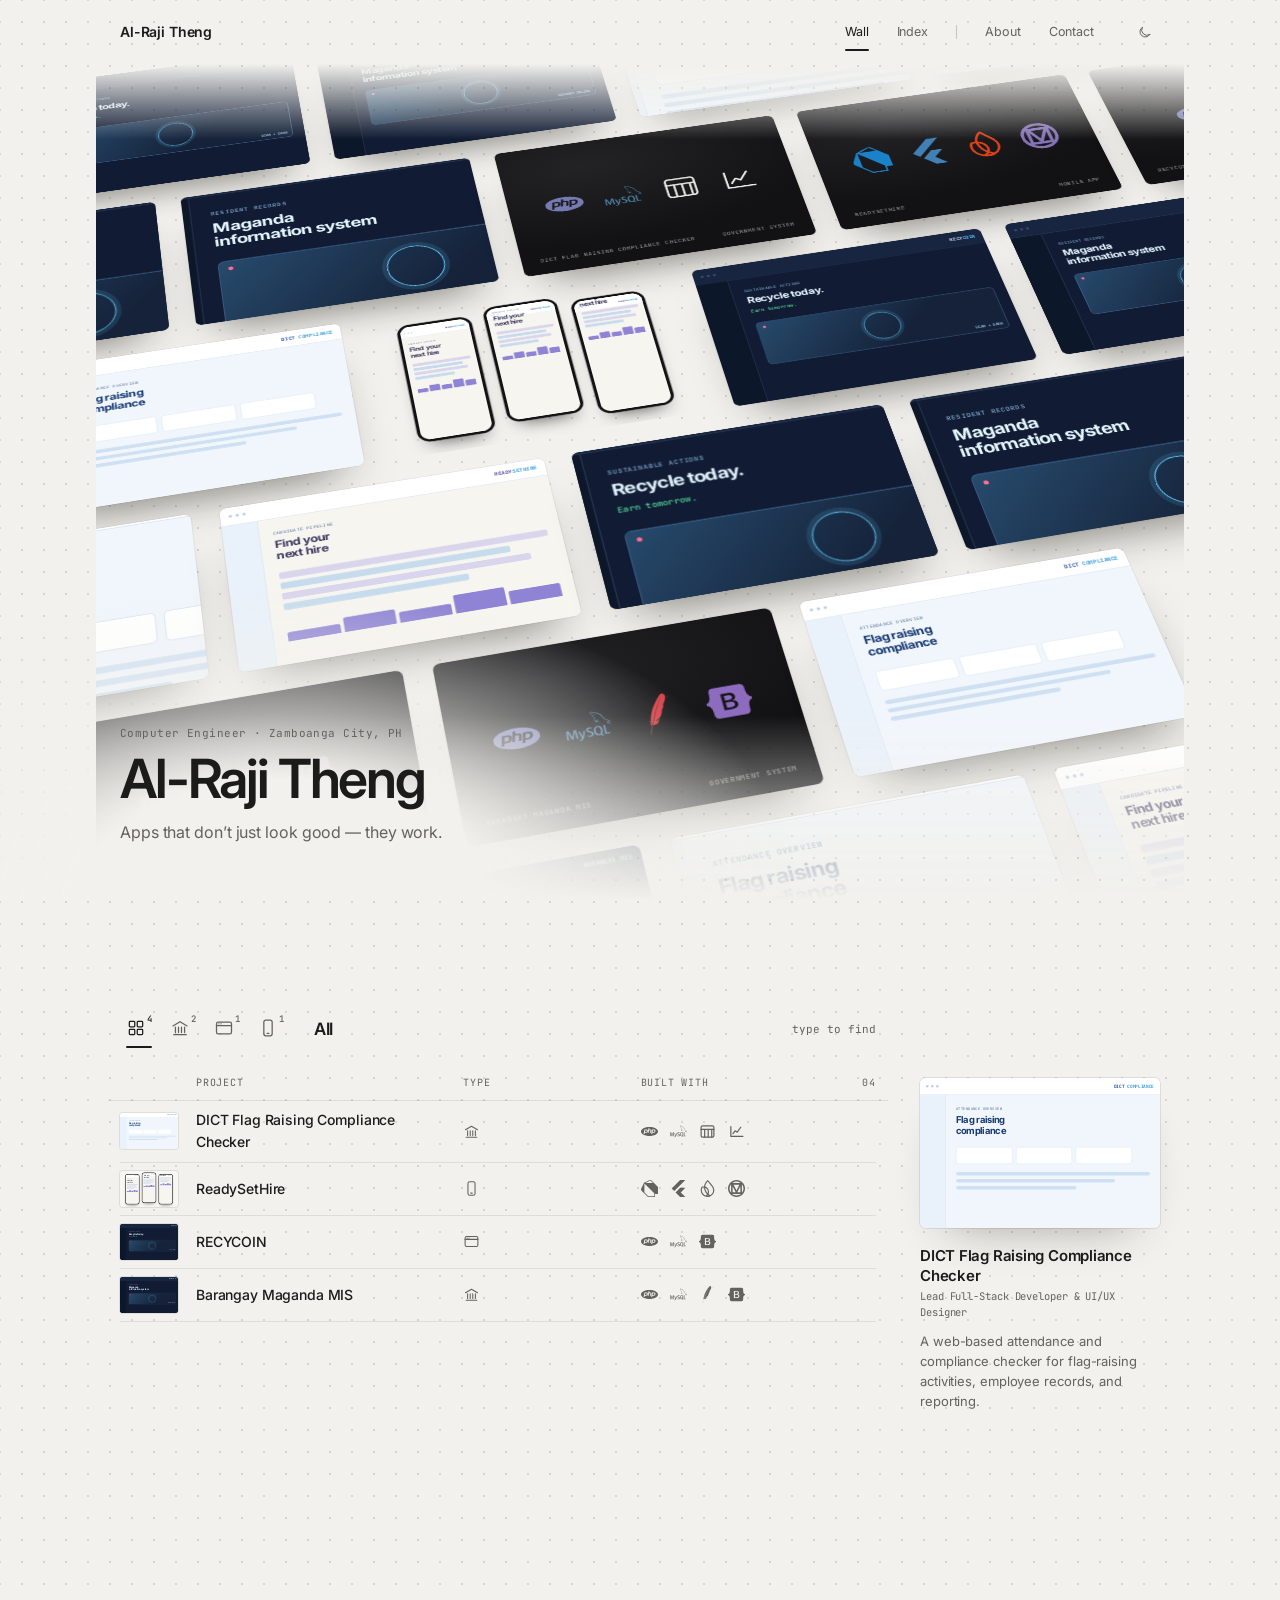
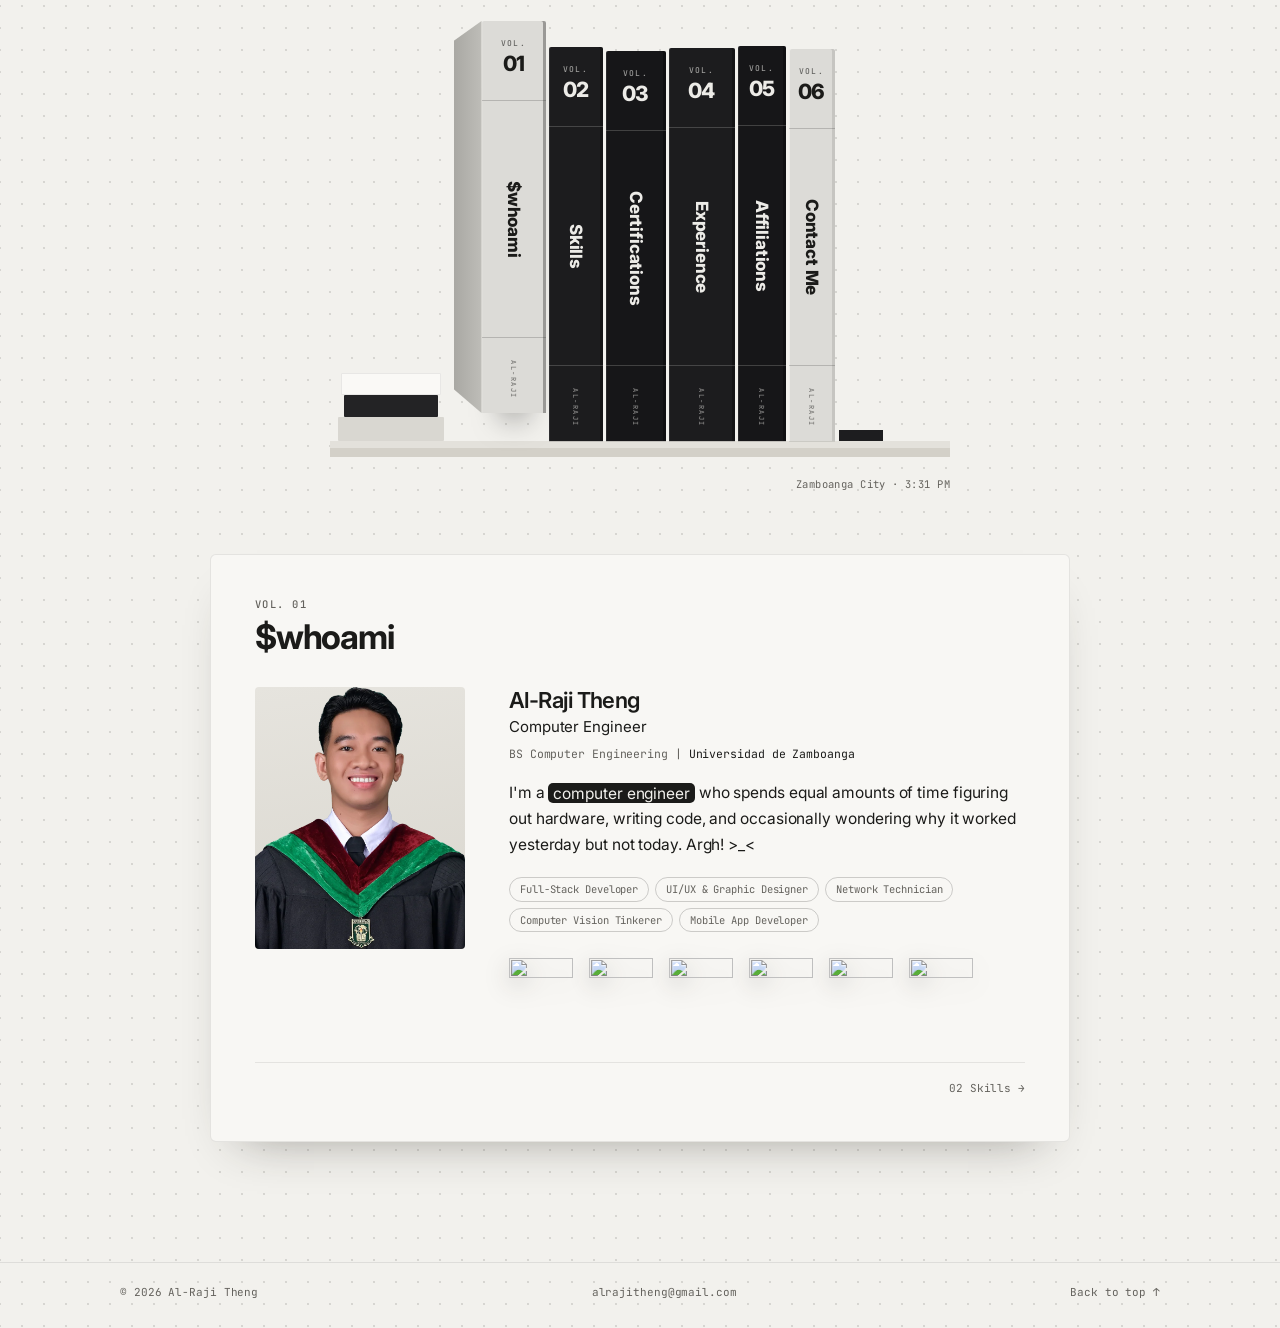
==== commit 3253abc2: "Redesign the portfolio after aedwon.site: Wall, Index and a shelf The page is rebuilt in aedwon.site" ====
--- a/index.html
+++ b/index.html
@@ -13,7 +13,7 @@
       content="Al-Raji Theng is a computer engineer building web and mobile applications, with a habit of wandering down into computer vision, embedded hardware and networks."
     />
     <meta name="author" content="Al-Raji Theng" />
-    <meta name="theme-color" content="#050A16" />
+    <meta name="theme-color" content="#f2f1ed" />
     <link rel="canonical" href="https://rjtg.vercel.app/" />
 
     <meta property="og:type" content="website" />
@@ -59,19 +59,19 @@
     <link rel="preconnect" href="https://fonts.gstatic.com" crossorigin />
     <link rel="preconnect" href="https://images.credly.com" />
     <link
-      href="https://fonts.googleapis.com/css2?family=Inter:wght@400;500;600&family=JetBrains+Mono:wght@400;500&family=Pixelify+Sans:wght@700&family=Sora:wght@500;600;700&display=swap"
+      href="https://fonts.googleapis.com/css2?family=Inter:wght@400;500;600;700;800&family=JetBrains+Mono:wght@400;500&display=swap"
       rel="stylesheet"
     />
-    <link rel="stylesheet" href="/assets/css/styles.css?v=10" />
-
-    <!-- Entry fades only exist when scripting does. Without this class the .reveal
-     rule never applies, so the page renders fully rather than staying blank. -->
+    <link rel="stylesheet" href="/assets/css/styles.css?v=11" />
+
+    <!-- The .js class switches on the enhancements (the shelf, the filters, the
+         wall); without it every volume and every project is simply listed.
+         The theme is light unless the visitor has chosen dark. -->
     <script>
       document.documentElement.classList.add("js");
       try {
-        var savedTheme = localStorage.getItem("portfolio-theme");
-        if (savedTheme === "light") {
-          document.documentElement.setAttribute("data-theme", "light");
+        if (localStorage.getItem("theme") === "dark") {
+          document.documentElement.setAttribute("data-theme", "dark");
         }
       } catch (error) {}
     </script>
@@ -112,31 +112,35 @@
   <body>
     <a class="skip" href="#main">Skip to content</a>
 
-    <div class="atmos" aria-hidden="true"></div>
-    <canvas class="constellations" id="constellations" aria-hidden="true"></canvas>
-    <div class="grain" aria-hidden="true"></div>
-
     <!-- ═══════════════════════════ nav ═══════════════════════════ -->
     <header class="nav" id="nav">
-      <a class="nav__brand" href="#home">Al-Raji Theng<span>.</span></a>
-
-      <nav class="nav__links" aria-label="Sections">
-        <a href="#about">About</a>
-        <a href="#skills">Skills</a>
-        <a href="#projects">Projects</a>
-        <a href="#certifications">Certifications</a>
-        <a href="#experience">Experience</a>
-      </nav>
-
-      <div class="nav__actions">
-        <a class="nav__cta" href="#contact">Get in touch</a>
+      <div class="wrap nav__inner">
+        <a class="nav__brand" href="#wall">Al-Raji Theng</a>
+
+        <nav class="nav__links" aria-label="Sections">
+          <a href="#wall">Wall</a>
+          <a href="#index">Index</a>
+          <span class="nav__rule" aria-hidden="true"></span>
+          <a href="#about">About</a>
+          <a href="#contact">Contact</a>
+        </nav>
+
         <button
           class="theme-toggle"
           type="button"
           data-theme-toggle
-          aria-label="Switch to light mode"
+          aria-label="Dark mode"
           aria-pressed="false"
         >
+          <svg
+            class="theme-toggle__icon theme-toggle__icon--moon"
+            viewBox="0 0 24 24"
+            aria-hidden="true"
+          >
+            <path
+              d="M20.5 15.2A8.5 8.5 0 0 1 8.8 3.5 8.5 8.5 0 1 0 20.5 15.2Z"
+            ></path>
+          </svg>
           <svg
             class="theme-toggle__icon theme-toggle__icon--sun"
             viewBox="0 0 24 24"
@@ -147,1993 +151,1387 @@
               d="M12 2v2M12 20v2M4.93 4.93l1.42 1.42M17.65 17.65l1.42 1.42M2 12h2M20 12h2M4.93 19.07l1.42-1.42M17.65 6.35l1.42-1.42"
             ></path>
           </svg>
-          <svg
-            class="theme-toggle__icon theme-toggle__icon--moon"
-            viewBox="0 0 24 24"
-            aria-hidden="true"
-          >
-            <path
-              d="M20.5 15.2A8.5 8.5 0 0 1 8.8 3.5 8.5 8.5 0 1 0 20.5 15.2Z"
-            ></path>
-          </svg>
         </button>
-        <a
-          class="nav__resume"
-          href="https://drive.google.com/file/d/1r-N31jbUfApSlcaQCF1TyfEUuxjG2rRu/view?usp=sharing"
-          target="_blank"
-          rel="noopener noreferrer"
-          >Resume <span aria-hidden="true">↗</span></a
-        >
       </div>
-
-      <button
-        class="nav__burger"
-        id="burger"
-        aria-expanded="false"
-        aria-controls="sheet"
-        aria-label="Open menu"
-      >
-        <i></i><i></i><i></i>
-      </button>
     </header>
 
-    <div class="sheet" id="sheet" hidden>
-      <nav aria-label="Sections">
-        <a href="#about"><span>01</span>About</a>
-        <a href="#skills"><span>02</span>Skills</a>
-        <a href="#projects"><span>03</span>Projects</a>
-        <a href="#certifications"><span>04</span>Certifications</a>
-        <a href="#experience"><span>05</span>Experience</a>
-        <a href="#contact"><span>06</span>Contact</a>
-      </nav>
-      <p class="sheet__mail">
-        <a href="mailto:alrajitheng@gmail.com">alrajitheng@gmail.com</a>
-      </p>
-    </div>
-
     <main id="main">
-      <!-- ═══════════════════════════ 1 · hero ═══════════════════════════
-           The name, set huge, sits behind the photo; the chips float in front
-           of both. The backdrop is the same stage as the closing scene,
-           mirrored, so the page opens and closes on one composition. -->
-      <section
-        class="hero stage stage--mirror"
-        id="home"
-        data-vanish-y=".44"
-        data-calm=".2"
-      >
-        <div class="stage__scene stage__scene--bottom" aria-hidden="true">
-          <div class="stage__glow stage__glow--a"></div>
-          <div class="stage__glow stage__glow--b"></div>
-          <div class="stage__glow stage__glow--c"></div>
-
-          <!-- Dark folds with lit rims. Stretched to the stage rather than
-               cropped, so the edges stay in frame on a phone; the rims use
-               non-scaling strokes so they stay hairlines either way. -->
-          <svg
-            class="stage__fold stage__fold--left"
-            viewBox="0 0 1600 1000"
-            preserveAspectRatio="none"
-            focusable="false"
-          >
-            <defs>
-              <linearGradient id="heroSheetL" x1="0" y1="0" x2="1" y2="0">
-                <stop offset="0" class="stage__stop-fold" stop-opacity=".97" />
-                <stop offset="1" class="stage__stop-fold" stop-opacity=".42" />
-              </linearGradient>
-              <linearGradient id="heroRimL" x1="0" y1="0" x2="0" y2="1">
-                <stop offset="0" class="stage__stop-rim" stop-opacity="0" />
-                <stop offset=".5" class="stage__stop-rim" stop-opacity=".95" />
-                <stop offset="1" class="stage__stop-rim" stop-opacity=".15" />
-              </linearGradient>
-            </defs>
-            <path
-              fill="url(#heroSheetL)"
-              d="M-80-80H390C300 120 540 270 430 480 330 670 150 720 270 1080H-80Z"
-            />
-            <path
-              class="stage__rim stage__rim--halo"
-              stroke="url(#heroRimL)"
-              d="M390-80C300 120 540 270 430 480 330 670 150 720 270 1080"
-            />
-            <path
-              class="stage__rim"
-              stroke="url(#heroRimL)"
-              d="M390-80C300 120 540 270 430 480 330 670 150 720 270 1080"
-            />
-            <path
-              class="stage__rim stage__rim--faint"
-              stroke="url(#heroRimL)"
-              d="M300-80C220 150 440 300 345 500 260 690 70 780 165 1080"
-            />
-          </svg>
-
-          <svg
-            class="stage__fold stage__fold--right"
-            viewBox="0 0 1600 1000"
-            preserveAspectRatio="none"
-            focusable="false"
-          >
-            <defs>
-              <linearGradient id="heroSheetR" x1="1" y1="0" x2="0" y2="0">
-                <stop offset="0" class="stage__stop-fold" stop-opacity=".97" />
-                <stop offset="1" class="stage__stop-fold" stop-opacity=".4" />
-              </linearGradient>
-              <linearGradient id="heroRimR" x1="0" y1="1" x2="0" y2="0">
-                <stop offset="0" class="stage__stop-rim" stop-opacity=".1" />
-                <stop offset=".42" class="stage__stop-rim" stop-opacity=".9" />
-                <stop offset="1" class="stage__stop-rim" stop-opacity="0" />
-              </linearGradient>
-            </defs>
-            <path
-              fill="url(#heroSheetR)"
-              d="M1680-80V1080H1290C1170 870 1430 700 1290 520 1160 350 1180 140 1340-80Z"
-            />
-            <path
-              class="stage__rim stage__rim--halo"
-              stroke="url(#heroRimR)"
-              d="M1290 1080C1170 870 1430 700 1290 520 1160 350 1180 140 1340-80"
-            />
-            <path
-              class="stage__rim"
-              stroke="url(#heroRimR)"
-              d="M1290 1080C1170 870 1430 700 1290 520 1160 350 1180 140 1340-80"
-            />
-            <path
-              class="stage__rim stage__rim--faint"
-              stroke="url(#heroRimR)"
-              d="M1390 1080C1290 880 1520 720 1390 540 1270 370 1290 150 1440-80"
-            />
-          </svg>
-
-          <svg
-            class="stage__fold stage__fold--edges"
-            viewBox="0 0 1600 1000"
-            preserveAspectRatio="none"
-            focusable="false"
-          >
-            <defs>
-              <linearGradient id="heroSheetT" x1="0" y1="0" x2="0" y2="1">
-                <stop offset="0" class="stage__stop-fold" stop-opacity=".95" />
-                <stop offset="1" class="stage__stop-fold" stop-opacity=".5" />
-              </linearGradient>
-              <linearGradient id="heroSheetB" x1="0" y1="1" x2="0" y2="0">
-                <stop offset="0" class="stage__stop-fold" stop-opacity=".97" />
-                <stop offset="1" class="stage__stop-fold" stop-opacity=".45" />
-              </linearGradient>
-              <linearGradient id="heroRimH" x1="0" y1="0" x2="1" y2="0">
-                <stop offset="0" class="stage__stop-rim" stop-opacity="0" />
-                <stop offset=".5" class="stage__stop-rim" stop-opacity=".85" />
-                <stop offset="1" class="stage__stop-rim" stop-opacity="0" />
-              </linearGradient>
-            </defs>
-            <path
-              fill="url(#heroSheetT)"
-              d="M430-80C530 110 710 230 870 170 1010 120 1080 20 1250-80Z"
-            />
-            <path
-              class="stage__rim"
-              stroke="url(#heroRimH)"
-              d="M430-80C530 110 710 230 870 170 1010 120 1080 20 1250-80"
-            />
-            <path
-              fill="url(#heroSheetB)"
-              d="M-80 790C300 800 520 1010 800 1010 1080 1010 1300 800 1680 790V1080H-80Z"
-            />
-            <path
-              class="stage__rim stage__rim--halo"
-              stroke="url(#heroRimH)"
-              d="M-80 790C300 800 520 1010 800 1010 1080 1010 1300 800 1680 790"
-            />
-            <path
-              class="stage__rim"
-              stroke="url(#heroRimH)"
-              d="M-80 790C300 800 520 1010 800 1010 1080 1010 1300 800 1680 790"
-            />
-          </svg>
-
-          <canvas class="stage__particles"></canvas>
+      <!-- ═══════════════════════════ 1 · wall ═══════════════════════════
+           The project screens laid out on a plane tipped away from the
+           viewer. main.js builds the tiles from the Index below, so the wall
+           always shows the real project list. Hovering a screen keeps that
+           project in colour and names it in the caption, where the intro sits
+           the rest of the time. -->
+      <section class="wall" id="wall" aria-labelledby="wall-title">
+        <div class="wall__stage" aria-hidden="true">
+          <div class="wall__plane" data-wall></div>
         </div>
 
-        <div class="wrap hero__frame">
-          <div class="hero__copy">
-            <!-- EDIT: restore this pill while you're looking for work. -->
-            <!-- <p class="pill">
-              <span class="dot" aria-hidden="true"></span>Open to work
-            </p> -->
-
-            <h1 class="hero__name"><span>Al-Raji</span> <span>Theng</span></h1>
-
-            <!-- EDIT: the tagline is a placeholder in the reference's pattern;
-                 change both copies of the sentence together. main.js types it
-                 out once; screen readers get the plain copy. -->
-            <p class="hero__tagline">
-              <span class="visually-hidden">Apps that don&rsquo;t just look good &mdash; they&nbsp;work.</span>
-              <span class="hero__typed" aria-hidden="true">Apps that don&rsquo;t just look good &mdash; they&nbsp;work.</span><span class="caret" aria-hidden="true"></span>
+        <div class="wrap wall__caption">
+          <div class="wall__intro">
+            <p class="wall__kicker">Computer Engineer · Zamboanga City, PH</p>
+            <h1 class="wall__title" id="wall-title">Al-Raji Theng</h1>
+            <!-- EDIT: the tagline is a placeholder; say it your way. -->
+            <p class="wall__text">
+              Apps that don&rsquo;t just look good &mdash; they&nbsp;work.
             </p>
-
-            <div class="hero__actions">
-              <a class="btn btn--primary hero__cta" href="#contact">
-                Get in touch
-                <span class="eyes" aria-hidden="true"
-                  ><i class="eyes__ball"></i><i class="eyes__ball"></i
-                ></span>
-              </a>
-              <a
-                class="btn btn--ghost"
-                href="https://drive.google.com/file/d/1r-N31jbUfApSlcaQCF1TyfEUuxjG2rRu/view?usp=sharing"
-                target="_blank"
-                rel="noopener noreferrer"
-              >
-                View my resume
-              </a>
-            </div>
-
-            <!-- Labels over the name: --x and --y are in name-ems from the
-                 name's top-left corner, so they keep their place over the
-                 same letters at any size. -->
-            <ul class="hero__chips hero__chips--name" aria-label="Roles">
-              <li class="hero__chip" style="--x: .55; --y: -.24; --t: 7s">
-                <svg viewBox="0 0 24 24" aria-hidden="true">
-                  <path d="m8 8-4 4 4 4M16 8l4 4-4 4M13.5 5l-3 14" />
-                </svg>
-                Full-Stack Developer
-              </li>
-              <li class="hero__chip" style="--x: 1.8; --y: .08; --t: 8.5s">
-                <svg viewBox="0 0 24 24" aria-hidden="true">
-                  <path d="M4 20l4-1L19 8l-3-3L5 16l-1 4Z" />
-                  <path d="m14 7 3 3" />
-                </svg>
-                UI/UX &amp; Graphic Designer
-              </li>
-              <li class="hero__chip" style="--x: .18; --y: .76; --t: 8s">
-                <svg viewBox="0 0 24 24" aria-hidden="true">
-                  <rect x="9" y="3" width="6" height="5" rx="1" />
-                  <rect x="3" y="16" width="6" height="5" rx="1" />
-                  <rect x="15" y="16" width="6" height="5" rx="1" />
-                  <path d="M12 8v4M6 16v-2h12v2" />
-                </svg>
-                Network Technician
-              </li>
-            </ul>
           </div>
-
-          <!-- On wide screens the area starts short of the end of the name
-               (--photo-start), so the photo stands over it as in the
-               reference; on narrow ones it follows the copy. -->
-          <div class="hero__area">
-            <div class="hero__visual">
-              <!-- Labels over the photo: --x and --y are shares of the photo, so
-                   they keep their place beside the face; --t sets each bob so
-                   no two move in step. The ones over the name are with the
-                   copy, sized from the name. -->
-              <ul class="hero__chips" aria-label="More roles">
-                <li class="hero__chip" style="--x: 68%; --y: 24%; --t: 7.6s">
-                  <svg viewBox="0 0 24 24" aria-hidden="true">
-                    <path d="M2 12s3.5-7 10-7 10 7 10 7-3.5 7-10 7S2 12 2 12Z" />
-                    <circle cx="12" cy="12" r="3" />
-                  </svg>
-                  Computer Vision Tinkerer
-                </li>
-                <li class="hero__chip" style="--x: 66%; --y: 52%; --t: 9s">
-                  <svg viewBox="0 0 24 24" aria-hidden="true">
-                    <rect x="7" y="2.5" width="10" height="19" rx="2.5" />
-                    <path d="M11 18.5h2" />
-                  </svg>
-                  Mobile App Developer
-                </li>
-              </ul>
-
-              <img
-                class="hero__photo"
-                src="/assets/img/portrait-cutout.webp?v=9"
-                alt="Al-Raji Theng in graduation regalia"
-                width="1131"
-                height="968"
-                fetchpriority="high"
-              />
-            </div>
+          <div class="wall__focus" aria-hidden="true">
+            <p class="wall__count" data-wall-count></p>
+            <p class="wall__name" data-wall-name></p>
+            <p class="wall__desc" data-wall-desc></p>
           </div>
         </div>
       </section>
 
-      <!-- ═══════════════════════════ marquee ═══════════════════════════ -->
-      <div class="band" id="bandViewport" aria-hidden="true">
-        <!-- Drag offset lives on its own element so the auto-scroll
-             animation on the track underneath is left untouched. -->
-        <div class="band__drag" id="bandDrag">
-          <div class="band__track" id="band">
-            <ul>
-              <!-- tech-marquee:start -->
-              <li style="--brand: #4180b4">
-                <svg
-                  class="band__logo"
-                  width="20"
-                  height="20"
-                  aria-hidden="true"
+      <!-- ═══════════════════════════ 2 · index ═══════════════════════════
+           Every project as a row. The thumbnail holds the project's mock
+           screen, which is the one copy main.js clones for the preview panel
+           and the wall. Rows link to the repositories. -->
+      <section class="index" id="index" aria-labelledby="index-title">
+        <div class="wrap index__grid">
+          <div class="index__main">
+            <h2 class="visually-hidden" id="index-title">Projects</h2>
+
+            <div class="index__tools">
+              <div
+                class="index__filters"
+                role="group"
+                aria-label="Show projects by type"
+              >
+                <button
+                  class="filter"
+                  type="button"
+                  data-filter="all"
+                  aria-pressed="true"
+                  title="All projects"
                 >
-                  <use href="#t-flutter"></use></svg
-                ><span>Flutter</span>
+                  <svg viewBox="0 0 24 24" aria-hidden="true">
+                    <rect x="4" y="4" width="6.5" height="6.5" rx="1"></rect>
+                    <rect x="13.5" y="4" width="6.5" height="6.5" rx="1"></rect>
+                    <rect x="4" y="13.5" width="6.5" height="6.5" rx="1"></rect>
+                    <rect x="13.5" y="13.5" width="6.5" height="6.5" rx="1"></rect>
+                  </svg>
+                  <sup data-filter-count>4</sup>
+                  <span class="visually-hidden">All projects</span>
+                </button>
+                <button
+                  class="filter"
+                  type="button"
+                  data-filter="gov"
+                  aria-pressed="false"
+                  title="Government systems"
+                >
+                  <svg viewBox="0 0 24 24" aria-hidden="true">
+                    <path
+                      d="M3.5 9.5 12 4.5l8.5 5M4.5 20h15M6.5 11v6.5M10.2 11v6.5M13.8 11v6.5M17.5 11v6.5"
+                    ></path>
+                  </svg>
+                  <sup data-filter-count>2</sup>
+                  <span class="visually-hidden">Government systems</span>
+                </button>
+                <button
+                  class="filter"
+                  type="button"
+                  data-filter="web"
+                  aria-pressed="false"
+                  title="Web apps"
+                >
+                  <svg viewBox="0 0 24 24" aria-hidden="true">
+                    <rect x="3" y="5" width="18" height="14" rx="2"></rect>
+                    <path d="M3 9h18M6 7h.01M8.5 7h.01"></path>
+                  </svg>
+                  <sup data-filter-count>1</sup>
+                  <span class="visually-hidden">Web apps</span>
+                </button>
+                <button
+                  class="filter"
+                  type="button"
+                  data-filter="mobile"
+                  aria-pressed="false"
+                  title="Mobile apps"
+                >
+                  <svg viewBox="0 0 24 24" aria-hidden="true">
+                    <rect x="7" y="2.5" width="10" height="19" rx="2.5"></rect>
+                    <path d="M11 18.5h2"></path>
+                  </svg>
+                  <sup data-filter-count>1</sup>
+                  <span class="visually-hidden">Mobile apps</span>
+                </button>
+              </div>
+
+              <p class="index__label" data-filter-label>All</p>
+
+              <label class="index__find">
+                <span class="visually-hidden">Find a project</span>
+                <input
+                  type="search"
+                  placeholder="type to find"
+                  autocomplete="off"
+                  spellcheck="false"
+                  data-find
+                />
+              </label>
+            </div>
+
+            <div class="index__head" aria-hidden="true">
+              <span></span>
+              <span>Project</span>
+              <span>Type</span>
+              <span>Built with</span>
+              <span data-count>04</span>
+            </div>
+
+            <ol class="index__list" data-index>
+              <li class="project" id="dict-frcc" data-type="gov">
+                <a
+                  class="project__link"
+                  href="https://github.com/walidsalih111-ux/dict_frcc"
+                  target="_blank"
+                  rel="noopener noreferrer"
+                >
+                  <span class="project__thumb" aria-hidden="true"
+                    ><span class="shot">
+                      <span class="project-preview">
+                        <span class="preview__topbar"
+                          ><i></i><i></i><i></i
+                          ><b>DICT <span>COMPLIANCE</span></b></span
+                        >
+                        <span class="preview__body">
+                          <span class="preview__side"></span>
+                          <span class="preview__content">
+                            <span class="preview__eyebrow"
+                              >Attendance overview</span
+                            ><strong>Flag raising<br />compliance</strong>
+                            <span class="preview__stats"
+                              ><i></i><i></i><i></i
+                            ></span>
+                            <span class="preview__rows"
+                              ><i></i><i></i><i></i
+                            ></span>
+                          </span>
+                        </span>
+                      </span> </span
+                  ></span>
+                  <span class="project__name"
+                    >DICT Flag Raising Compliance Checker</span
+                  >
+                  <span class="project__type">
+                    <svg viewBox="0 0 24 24" aria-hidden="true">
+                      <path
+                        d="M3.5 9.5 12 4.5l8.5 5M4.5 20h15M6.5 11v6.5M10.2 11v6.5M13.8 11v6.5M17.5 11v6.5"
+                      ></path>
+                    </svg>
+                    <span class="project__type-label">Government system</span>
+                  </span>
+                  <span class="project__tech">
+                    <span class="tech tech--sprite" style="--brand: #777bb4"
+                      ><svg aria-hidden="true"><use href="#t-php"></use></svg
+                      ><span class="tech__name">PHP</span></span
+                    >
+                    <span class="tech tech--sprite" style="--brand: #4d7fa5"
+                      ><svg aria-hidden="true"><use href="#t-mysql"></use></svg
+                      ><span class="tech__name">MySQL</span></span
+                    >
+                    <span class="tech tech--icon"
+                      ><svg viewBox="0 0 24 24" aria-hidden="true">
+                        <rect x="3" y="4" width="18" height="16" rx="2"></rect>
+                        <path d="M3 9h18M8 9v11M13 9v11M18 9v11"></path></svg
+                      ><span class="tech__name">DataTables</span></span
+                    >
+                    <span class="tech tech--icon"
+                      ><svg viewBox="0 0 24 24" aria-hidden="true">
+                        <path d="M4 19V5M4 19h17"></path>
+                        <path d="m7 15 3-4 3 2 5-7"></path></svg
+                      ><span class="tech__name">Chart.js</span></span
+                    >
+                  </span>
+                  <span class="project__go" aria-hidden="true">&#8599;</span>
+                  <span class="visually-hidden">, repository on GitHub</span>
+                </a>
+                <p class="project__role">
+                  Lead Full-Stack Developer &amp; UI/UX Designer
+                </p>
+                <p class="project__desc">
+                  A web-based attendance and compliance checker for
+                  flag-raising activities, employee records, and reporting.
+                </p>
               </li>
-              <li style="--brand: #1a82c8">
-                <svg
-                  class="band__logo"
-                  width="20"
-                  height="20"
-                  aria-hidden="true"
+
+              <li class="project" id="readysethire" data-type="mobile">
+                <a
+                  class="project__link"
+                  href="https://github.com/rjtng/readysethire"
+                  target="_blank"
+                  rel="noopener noreferrer"
                 >
-                  <use href="#t-dart"></use></svg
-                ><span>Dart</span>
+                  <span class="project__thumb" aria-hidden="true"
+                    ><span class="shot">
+                      <span class="project-preview project-preview--records">
+                        <span class="preview__topbar"
+                          ><i></i><i></i><i></i
+                          ><b>READY<span>SETHIRE</span></b></span
+                        >
+                        <span class="preview__body">
+                          <span class="preview__side"></span>
+                          <span class="preview__content">
+                            <span class="preview__eyebrow"
+                              >Candidate pipeline</span
+                            ><strong>Find your<br />next hire</strong>
+                            <span class="preview__table"
+                              ><i></i><i></i><i></i><i></i
+                            ></span>
+                            <span class="preview__graph"
+                              ><b></b><b></b><b></b><b></b><b></b
+                            ></span>
+                          </span>
+                        </span>
+                      </span> </span
+                  ></span>
+                  <span class="project__name">ReadySetHire</span>
+                  <span class="project__type">
+                    <svg viewBox="0 0 24 24" aria-hidden="true">
+                      <rect x="7" y="2.5" width="10" height="19" rx="2.5"></rect>
+                      <path d="M11 18.5h2"></path>
+                    </svg>
+                    <span class="project__type-label">Mobile app</span>
+                  </span>
+                  <span class="project__tech">
+                    <span class="tech tech--sprite" style="--brand: #1a82c8"
+                      ><svg aria-hidden="true"><use href="#t-dart"></use></svg
+                      ><span class="tech__name">Dart</span></span
+                    >
+                    <span class="tech tech--sprite" style="--brand: #4180b4"
+                      ><svg aria-hidden="true"><use href="#t-flutter"></use></svg
+                      ><span class="tech__name">Flutter</span></span
+                    >
+                    <span class="tech tech--sprite" style="--brand: #e04119"
+                      ><svg aria-hidden="true"><use href="#t-firebase"></use></svg
+                      ><span class="tech__name">Firebase</span></span
+                    >
+                    <span class="tech tech--sprite" style="--brand: #8573b6"
+                      ><svg aria-hidden="true">
+                        <use href="#t-materialdesign"></use></svg
+                      ><span class="tech__name">Material Design</span></span
+                    >
+                  </span>
+                  <span class="project__go" aria-hidden="true">&#8599;</span>
+                  <span class="visually-hidden">, repository on GitHub</span>
+                </a>
+                <p class="project__role">
+                  Product Designer &amp; Flutter Developer
+                </p>
+                <p class="project__desc">
+                  A focused recruitment app for candidate profiles, job
+                  listings, and the stages an application moves through.
+                </p>
               </li>
-              <li style="--brand: #4b83b3">
-                <svg
-                  class="band__logo"
-                  width="20"
-                  height="20"
-                  aria-hidden="true"
+
+              <li class="project" id="recycoin" data-type="web">
+                <a
+                  class="project__link"
+                  href="https://github.com/rjtng/reycoin"
+                  target="_blank"
+                  rel="noopener noreferrer"
                 >
-                  <use href="#t-python"></use></svg
-                ><span>Python</span>
+                  <span class="project__thumb" aria-hidden="true"
+                    ><span class="shot">
+                      <span class="project-preview project-preview--vision">
+                        <span class="preview__topbar"
+                          ><i></i><i></i><i></i
+                          ><b>RECY<span>COIN</span></b></span
+                        >
+                        <span class="preview__body">
+                          <span class="preview__side"></span>
+                          <span class="preview__content">
+                            <span class="preview__eyebrow"
+                              >Sustainable actions</span
+                            ><strong
+                              >Recycle today.<br /><b>Earn tomorrow.</b></strong
+                            >
+                            <span class="preview__camera"
+                              ><i></i><b>SCAN + EARN</b></span
+                            >
+                          </span>
+                        </span>
+                      </span> </span
+                  ></span>
+                  <span class="project__name">RECYCOIN</span>
+                  <span class="project__type">
+                    <svg viewBox="0 0 24 24" aria-hidden="true">
+                      <rect x="3" y="5" width="18" height="14" rx="2"></rect>
+                      <path d="M3 9h18M6 7h.01M8.5 7h.01"></path>
+                    </svg>
+                    <span class="project__type-label">Web app</span>
+                  </span>
+                  <span class="project__tech">
+                    <span class="tech tech--sprite" style="--brand: #777bb4"
+                      ><svg aria-hidden="true"><use href="#t-php"></use></svg
+                      ><span class="tech__name">PHP</span></span
+                    >
+                    <span class="tech tech--sprite" style="--brand: #4d7fa5"
+                      ><svg aria-hidden="true"><use href="#t-mysql"></use></svg
+                      ><span class="tech__name">MySQL</span></span
+                    >
+                    <span class="tech tech--sprite" style="--brand: #8d6bbe"
+                      ><svg aria-hidden="true"><use href="#t-bootstrap"></use></svg
+                      ><span class="tech__name">Bootstrap</span></span
+                    >
+                  </span>
+                  <span class="project__go" aria-hidden="true">&#8599;</span>
+                  <span class="visually-hidden">, repository on GitHub</span>
+                </a>
+                <p class="project__role">
+                  UX Researcher &amp; Full-Stack Developer
+                </p>
+                <p class="project__desc">
+                  A recycling-focused platform designed to connect sustainable
+                  actions with a simple digital rewards experience.
+                </p>
               </li>
-              <li style="--brand: #f7df1e">
-                <svg
-                  class="band__logo"
-                  width="20"
-                  height="20"
-                  aria-hidden="true"
+
+              <li class="project" id="barangay-maganda" data-type="gov">
+                <a
+                  class="project__link"
+                  href="https://github.com/rjtng/Barangay_Maganda_MI_System"
+                  target="_blank"
+                  rel="noopener noreferrer"
                 >
-                  <use href="#t-javascript"></use></svg
-                ><span>JavaScript</span>
+                  <span class="project__thumb" aria-hidden="true"
+                    ><span class="shot">
+                      <span class="project-preview project-preview--vision">
+                        <span class="preview__topbar"
+                          ><i></i><i></i><i></i
+                          ><b>BARANGAY <span>MIS</span></b></span
+                        >
+                        <span class="preview__body">
+                          <span class="preview__side"></span>
+                          <span class="preview__content">
+                            <span class="preview__eyebrow"
+                              >Resident records</span
+                            ><strong>Maganda<br />information system</strong>
+                            <span class="preview__camera"
+                              ><i></i><b>RECORDS ONLINE</b></span
+                            >
+                          </span>
+                        </span>
+                      </span> </span
+                  ></span>
+                  <span class="project__name">Barangay Maganda MIS</span>
+                  <span class="project__type">
+                    <svg viewBox="0 0 24 24" aria-hidden="true">
+                      <path
+                        d="M3.5 9.5 12 4.5l8.5 5M4.5 20h15M6.5 11v6.5M10.2 11v6.5M13.8 11v6.5M17.5 11v6.5"
+                      ></path>
+                    </svg>
+                    <span class="project__type-label">Government system</span>
+                  </span>
+                  <span class="project__tech">
+                    <span class="tech tech--sprite" style="--brand: #777bb4"
+                      ><svg aria-hidden="true"><use href="#t-php"></use></svg
+                      ><span class="tech__name">PHP</span></span
+                    >
+                    <span class="tech tech--sprite" style="--brand: #4d7fa5"
+                      ><svg aria-hidden="true"><use href="#t-mysql"></use></svg
+                      ><span class="tech__name">MySQL</span></span
+                    >
+                    <span class="tech tech--sprite" style="--brand: #d84248"
+                      ><svg aria-hidden="true"><use href="#t-apache"></use></svg
+                      ><span class="tech__name">Apache</span></span
+                    >
+                    <span class="tech tech--sprite" style="--brand: #8d6bbe"
+                      ><svg aria-hidden="true"><use href="#t-bootstrap"></use></svg
+                      ><span class="tech__name">Bootstrap</span></span
+                    >
+                  </span>
+                  <span class="project__go" aria-hidden="true">&#8599;</span>
+                  <span class="visually-hidden">, repository on GitHub</span>
+                </a>
+                <p class="project__role">
+                  Full-Stack Developer &amp; Systems Designer
+                </p>
+                <p class="project__desc">
+                  A practical management information system for resident
+                  records, document requests, and office reports.
+                </p>
               </li>
-              <li style="--brand: #777bb4">
-                <svg
-                  class="band__logo"
-                  width="20"
-                  height="20"
-                  aria-hidden="true"
-                >
-                  <use href="#t-php"></use></svg
-                ><span>PHP</span>
-              </li>
-              <li style="--brand: #ea2d2e">
-                <svg
-                  class="band__logo"
-                  width="20"
-                  height="20"
-                  aria-hidden="true"
-                >
-                  <use href="#t-java"></use></svg
-                ><span>Java</span>
-              </li>
-              <li style="--brand: #3f82b4">
-                <svg
-                  class="band__logo"
-                  width="20"
-                  height="20"
-                  aria-hidden="true"
-                >
-                  <use href="#t-cplusplus"></use></svg
-                ><span>C++</span>
-              </li>
-              <li style="--brand: #9c6ea8">
-                <svg
-                  class="band__logo"
-                  width="20"
-                  height="20"
-                  aria-hidden="true"
-                >
-                  <use href="#t-csharp"></use></svg
-                ><span>C#</span>
-              </li>
-              <li style="--brand: #e34f26">
-                <svg
-                  class="band__logo"
-                  width="20"
-                  height="20"
-                  aria-hidden="true"
-                >
-                  <use href="#t-html5"></use></svg
-                ><span>HTML5</span>
-              </li>
-              <li style="--brand: #9370b7">
-                <svg
-                  class="band__logo"
-                  width="20"
-                  height="20"
-                  aria-hidden="true"
-                >
-                  <use href="#t-css"></use></svg
-                ><span>CSS3</span>
-              </li>
-              <li style="--brand: #06b6d4">
-                <svg
-                  class="band__logo"
-                  width="20"
-                  height="20"
-                  aria-hidden="true"
-                >
-                  <use href="#t-tailwindcss"></use></svg
-                ><span>Tailwind CSS</span>
-              </li>
-              <li style="--brand: #8d6bbe">
-                <svg
-                  class="band__logo"
-                  width="20"
-                  height="20"
-                  aria-hidden="true"
-                >
-                  <use href="#t-bootstrap"></use></svg
-                ><span>Bootstrap</span>
-              </li>
-              <li style="--brand: #61dafb">
-                <svg
-                  class="band__logo"
-                  width="20"
-                  height="20"
-                  aria-hidden="true"
-                >
-                  <use href="#t-react"></use></svg
-                ><span>React</span>
-              </li>
-              <li style="--brand: #5fa04e">
-                <svg
-                  class="band__logo"
-                  width="20"
-                  height="20"
-                  aria-hidden="true"
-                >
-                  <use href="#t-nodedotjs"></use></svg
-                ><span>Node.js</span>
-              </li>
-              <li style="--brand: #4d7fa5">
-                <svg
-                  class="band__logo"
-                  width="20"
-                  height="20"
-                  aria-hidden="true"
-                >
-                  <use href="#t-mysql"></use></svg
-                ><span>MySQL</span>
-              </li>
-              <li style="--brand: #65858f">
-                <svg
-                  class="band__logo"
-                  width="20"
-                  height="20"
-                  aria-hidden="true"
-                >
-                  <use href="#t-mariadb"></use></svg
-                ><span>MariaDB</span>
-              </li>
-              <li style="--brand: #fb7a24">
-                <svg
-                  class="band__logo"
-                  width="20"
-                  height="20"
-                  aria-hidden="true"
-                >
-                  <use href="#t-xampp"></use></svg
-                ><span>XAMPP</span>
-              </li>
-              <li style="--brand: #e04119">
-                <svg
-                  class="band__logo"
-                  width="20"
-                  height="20"
-                  aria-hidden="true"
-                >
-                  <use href="#t-firebase"></use></svg
-                ><span>Firebase</span>
-              </li>
-              <li style="--brand: #7c64ec">
-                <svg
-                  class="band__logo"
-                  width="20"
-                  height="20"
-                  aria-hidden="true"
-                >
-                  <use href="#t-opencv"></use></svg
-                ><span>OpenCV</span>
-              </li>
-              <li style="--brand: #0097a7">
-                <svg
-                  class="band__logo"
-                  width="20"
-                  height="20"
-                  aria-hidden="true"
-                >
-                  <use href="#t-mediapipe"></use></svg
-                ><span>MediaPipe</span>
-              </li>
-              <li style="--brand: #ff6f00">
-                <svg
-                  class="band__logo"
-                  width="20"
-                  height="20"
-                  aria-hidden="true"
-                >
-                  <use href="#t-tensorflow"></use></svg
-                ><span>TensorFlow</span>
-              </li>
-              <li style="--brand: #2496ed">
-                <svg
-                  class="band__logo"
-                  width="20"
-                  height="20"
-                  aria-hidden="true"
-                >
-                  <use href="#t-docker"></use></svg
-                ><span>Docker</span>
-              </li>
-              <li style="--brand: #3c73e6">
-                <svg
-                  class="band__logo"
-                  width="20"
-                  height="20"
-                  aria-hidden="true"
-                >
-                  <use href="#t-kubernetes"></use></svg
-                ><span>Kubernetes</span>
-              </li>
-              <li style="--brand: #4285f4">
-                <svg
-                  class="band__logo"
-                  width="20"
-                  height="20"
-                  aria-hidden="true"
-                >
-                  <use href="#t-googlecloud"></use></svg
-                ><span>Google Cloud</span>
-              </li>
-              <li style="--brand: #7f7f7f">
-                <svg
-                  class="band__logo"
-                  width="20"
-                  height="20"
-                  aria-hidden="true"
-                >
-                  <use href="#t-vercel"></use></svg
-                ><span>Vercel</span>
-              </li>
-              <li style="--brand: #fcc624">
-                <svg
-                  class="band__logo"
-                  width="20"
-                  height="20"
-                  aria-hidden="true"
-                >
-                  <use href="#t-linux"></use></svg
-                ><span>Linux</span>
-              </li>
-              <li style="--brand: #7f7f7f">
-                <svg
-                  class="band__logo"
-                  width="20"
-                  height="20"
-                  aria-hidden="true"
-                >
-                  <use href="#t-github"></use></svg
-                ><span>GitHub</span>
-              </li>
-              <li style="--brand: #1ba0d7">
-                <svg
-                  class="band__logo"
-                  width="20"
-                  height="20"
-                  aria-hidden="true"
-                >
-                  <use href="#t-cisco"></use></svg
-                ><span>Cisco IOS</span>
-              </li>
-              <li style="--brand: #00878f">
-                <svg
-                  class="band__logo"
-                  width="20"
-                  height="20"
-                  aria-hidden="true"
-                >
-                  <use href="#t-arduino"></use></svg
-                ><span>Arduino</span>
-              </li>
-              <li style="--brand: #b95d74">
-                <svg
-                  class="band__logo"
-                  width="20"
-                  height="20"
-                  aria-hidden="true"
-                >
-                  <use href="#t-raspberrypi"></use></svg
-                ><span>Raspberry Pi</span>
-              </li>
-              <li style="--brand: #3ddc84">
-                <svg
-                  class="band__logo"
-                  width="20"
-                  height="20"
-                  aria-hidden="true"
-                >
-                  <use href="#t-androidstudio"></use></svg
-                ><span>Android Studio</span>
-              </li>
-              <li style="--brand: #f24e1e">
-                <svg
-                  class="band__logo"
-                  width="20"
-                  height="20"
-                  aria-hidden="true"
-                >
-                  <use href="#t-figma"></use></svg
-                ><span>Figma</span>
-              </li>
-              <li style="--brand: #00c4cc">
-                <svg
-                  class="band__logo"
-                  width="20"
-                  height="20"
-                  aria-hidden="true"
-                >
-                  <use href="#t-canva"></use></svg
-                ><span>Canva</span>
-              </li>
-              <!-- tech-marquee:end -->
-            </ul>
+            </ol>
+
+            <p class="index__empty" data-empty hidden></p>
+            <p class="visually-hidden" role="status" data-status></p>
           </div>
+
+          <!-- Filled by main.js with whichever row the pointer is over; the
+               list itself carries the same text for everyone else. -->
+          <aside class="peek" data-peek aria-hidden="true">
+            <div class="peek__shot" data-peek-shot></div>
+            <p class="peek__name" data-peek-name></p>
+            <p class="peek__role" data-peek-role></p>
+            <p class="peek__desc" data-peek-desc></p>
+          </aside>
         </div>
-      </div>
-
-      <!-- ═══════════════════════════ 2 · about ═══════════════════════════
-           A dark panel over a slowly drifting wall of project screens. main.js
-           builds the wall from the mock screens on the project cards, so it
-           always shows the real project list; without scripting the panel
-           simply has no wall behind it. -->
-      <section class="section section--wall" id="about">
-        <div class="wall" aria-hidden="true">
-          <div class="wall__plane" data-project-wall></div>
-        </div>
-
+      </section>
+
+      <!-- ═══════════════════════════ 3 · about ═══════════════════════════
+           A shelf of six volumes. Each spine is a link to its volume; main.js
+           shows one volume at a time under the shelf and pulls its spine out.
+           Without scripting the volumes are simply printed one after another.
+           The ids double as the old section anchors (#skills, #experience,
+           #contact), so links to the previous design still land. -->
+      <section class="about" id="about" aria-labelledby="about-title">
         <div class="wrap">
-          <div class="head">
-            <p class="head__index">01 / About</p>
-            <div class="head__rule"></div>
+          <h2 class="visually-hidden" id="about-title">About</h2>
+
+          <div class="shelf">
+            <div class="shelf__stack" aria-hidden="true">
+              <i></i><i></i><i></i>
+            </div>
+
+            <nav class="shelf__books" aria-label="About volumes">
+              <a
+                class="book book--light book--first"
+                href="#whoami"
+                aria-controls="whoami"
+                style="--w: 64; --h: 392"
+              >
+                <span class="book__vol">Vol.</span
+                ><span class="book__num">01</span
+                ><span class="book__title">$whoami</span
+                ><span class="book__by" aria-hidden="true">Al-Raji</span>
+              </a>
+              <a
+                class="book"
+                href="#skills"
+                aria-controls="skills"
+                style="--w: 54; --h: 394"
+              >
+                <span class="book__vol">Vol.</span
+                ><span class="book__num">02</span
+                ><span class="book__title">Skills</span
+                ><span class="book__by" aria-hidden="true">Al-Raji</span>
+              </a>
+              <a
+                class="book book--ink"
+                href="#certifications"
+                aria-controls="certifications"
+                style="--w: 60; --h: 390"
+              >
+                <span class="book__vol">Vol.</span
+                ><span class="book__num">03</span
+                ><span class="book__title">Certifications</span
+                ><span class="book__by" aria-hidden="true">Al-Raji</span>
+              </a>
+              <a
+                class="book"
+                href="#experience"
+                aria-controls="experience"
+                style="--w: 66; --h: 393"
+              >
+                <span class="book__vol">Vol.</span
+                ><span class="book__num">04</span
+                ><span class="book__title">Experience</span
+                ><span class="book__by" aria-hidden="true">Al-Raji</span>
+              </a>
+              <a
+                class="book book--ink"
+                href="#affiliations"
+                aria-controls="affiliations"
+                style="--w: 48; --h: 395"
+              >
+                <span class="book__vol">Vol.</span
+                ><span class="book__num">05</span
+                ><span class="book__title">Affiliations</span
+                ><span class="book__by" aria-hidden="true">Al-Raji</span>
+              </a>
+              <a
+                class="book book--light"
+                href="#contact"
+                aria-controls="contact"
+                style="--w: 46; --h: 392"
+              >
+                <span class="book__vol">Vol.</span
+                ><span class="book__num">06</span
+                ><span class="book__title">Contact Me</span
+                ><span class="book__by" aria-hidden="true">Al-Raji</span>
+              </a>
+            </nav>
+
+            <i class="shelf__end" aria-hidden="true"></i>
+            <div class="shelf__board" aria-hidden="true"></div>
           </div>
 
-          <div class="bio reveal">
-            <h2 class="bio__name">Al-Raji Theng</h2>
-            <p class="bio__title">Computer Engineer</p>
-            <p class="bio__meta">
-              BS Computer Engineering | <em>Universidad de Zamboanga</em>
-            </p>
-
-            <p class="bio__text">
-              I'm a <mark>computer engineer</mark> who spends equal amounts of
-              time figuring out hardware, writing code, and occasionally
-              wondering why it worked yesterday but not today. Argh! &gt;_&lt;
-            </p>
-
-            <!-- Filled by main.js from TOP_CERTS, the hand-picked top six,
-                 each linking to its Credly record. -->
-            <ul
-              class="bio__badges"
-              data-featured-badges
-              aria-label="Featured credentials"
-            ></ul>
+          <p class="shelf__clock">
+            Zamboanga City<span data-clock-sep hidden> · </span
+            ><time data-clock></time>
+          </p>
+
+          <div class="volumes">
+            <!-- ─────────────── vol. 01 ─────────────── -->
+            <section class="vol" id="whoami" aria-labelledby="whoami-title" tabindex="-1">
+              <header class="vol__head">
+                <p class="vol__num">Vol. 01</p>
+                <h3 class="vol__title" id="whoami-title">$whoami</h3>
+              </header>
+
+              <div class="whoami">
+                <figure class="whoami__photo">
+                  <img
+                    src="/assets/img/portrait-cutout.webp?v=9"
+                    alt="Al-Raji Theng in graduation regalia"
+                    width="1131"
+                    height="968"
+                    loading="lazy"
+                    decoding="async"
+                  />
+                </figure>
+
+                <div class="whoami__copy">
+                  <p class="whoami__name">Al-Raji Theng</p>
+                  <p class="whoami__title">Computer Engineer</p>
+                  <p class="whoami__meta">
+                    BS Computer Engineering | <em>Universidad de Zamboanga</em>
+                  </p>
+
+                  <p class="whoami__text">
+                    I'm a <mark>computer engineer</mark> who spends equal
+                    amounts of time figuring out hardware, writing code, and
+                    occasionally wondering why it worked yesterday but not
+                    today. Argh! &gt;_&lt;
+                  </p>
+
+                  <ul class="whoami__roles" aria-label="Roles">
+                    <li>Full-Stack Developer</li>
+                    <li>UI/UX &amp; Graphic Designer</li>
+                    <li>Network Technician</li>
+                    <li>Computer Vision Tinkerer</li>
+                    <li>Mobile App Developer</li>
+                  </ul>
+
+                  <!-- Filled by main.js from TOP_CERTS, the hand-picked top six,
+                       each linking to its Credly record. -->
+                  <ul
+                    class="badges"
+                    data-featured-badges
+                    aria-label="Featured credentials"
+                  ></ul>
+                </div>
+              </div>
+
+              <nav class="vol__nav" aria-label="Volumes">
+                <span></span>
+                <a href="#skills">02 Skills <span aria-hidden="true">&rarr;</span></a>
+              </nav>
+            </section>
+
+            <!-- ─────────────── vol. 02 ─────────────── -->
+            <section class="vol" id="skills" aria-labelledby="skills-title" tabindex="-1">
+              <header class="vol__head">
+                <p class="vol__num">Vol. 02</p>
+                <h3 class="vol__title" id="skills-title">Skills</h3>
+              </header>
+
+              <div class="stack">
+                <div class="stack__row">
+                  <div class="stack__label">
+                    <i>01</i>
+                    <h4>Languages</h4>
+                  </div>
+                  <div>
+                    <ul class="chips">
+                      <li class="key" style="--brand: #4b83b3">
+                        <svg
+                          class="chip__logo"
+                          width="16"
+                          height="16"
+                          aria-hidden="true"
+                        >
+                          <use href="#t-python"></use></svg
+                        ><span>Python</span>
+                      </li>
+                      <li class="key" style="--brand: #f7df1e">
+                        <svg
+                          class="chip__logo"
+                          width="16"
+                          height="16"
+                          aria-hidden="true"
+                        >
+                          <use href="#t-javascript"></use></svg
+                        ><span>JavaScript</span>
+                      </li>
+                      <li class="key" style="--brand: #777bb4">
+                        <svg
+                          class="chip__logo"
+                          width="16"
+                          height="16"
+                          aria-hidden="true"
+                        >
+                          <use href="#t-php"></use></svg
+                        ><span>PHP</span>
+                      </li>
+                      <li class="key" style="--brand: #1a82c8">
+                        <svg
+                          class="chip__logo"
+                          width="16"
+                          height="16"
+                          aria-hidden="true"
+                        >
+                          <use href="#t-dart"></use></svg
+                        ><span>Dart</span>
+                      </li>
+                      <li class="key">SQL</li>
+                      <li style="--brand: #ea2d2e">
+                        <svg
+                          class="chip__logo"
+                          width="16"
+                          height="16"
+                          aria-hidden="true"
+                        >
+                          <use href="#t-java"></use></svg
+                        ><span>Java</span>
+                      </li>
+                      <li style="--brand: #3f82b4">
+                        <svg
+                          class="chip__logo"
+                          width="16"
+                          height="16"
+                          aria-hidden="true"
+                        >
+                          <use href="#t-cplusplus"></use></svg
+                        ><span>C++</span>
+                      </li>
+                      <li style="--brand: #9c6ea8">
+                        <svg
+                          class="chip__logo"
+                          width="16"
+                          height="16"
+                          aria-hidden="true"
+                        >
+                          <use href="#t-csharp"></use></svg
+                        ><span>C#</span>
+                      </li>
+                      <li>Assembly</li>
+                    </ul>
+                  </div>
+                </div>
+
+                <div class="stack__row">
+                  <div class="stack__label">
+                    <i>02</i>
+                    <h4>Web</h4>
+                  </div>
+                  <div>
+                    <ul class="chips">
+                      <li class="key" style="--brand: #777bb4">
+                        <svg
+                          class="chip__logo"
+                          width="16"
+                          height="16"
+                          aria-hidden="true"
+                        >
+                          <use href="#t-php"></use></svg
+                        ><span>PHP</span>
+                      </li>
+                      <li class="key" style="--brand: #4d7fa5">
+                        <svg
+                          class="chip__logo"
+                          width="16"
+                          height="16"
+                          aria-hidden="true"
+                        >
+                          <use href="#t-mysql"></use></svg
+                        ><span>MySQL</span>
+                      </li>
+                      <li class="key" style="--brand: #8d6bbe">
+                        <svg
+                          class="chip__logo"
+                          width="16"
+                          height="16"
+                          aria-hidden="true"
+                        >
+                          <use href="#t-bootstrap"></use></svg
+                        ><span>Bootstrap</span>
+                      </li>
+                      <li class="key" style="--brand: #d84248">
+                        <svg
+                          class="chip__logo"
+                          width="16"
+                          height="16"
+                          aria-hidden="true"
+                        >
+                          <use href="#t-apache"></use></svg
+                        ><span>Apache</span>
+                      </li>
+                      <li style="--brand: #61dafb">
+                        <svg
+                          class="chip__logo"
+                          width="16"
+                          height="16"
+                          aria-hidden="true"
+                        >
+                          <use href="#t-react"></use></svg
+                        ><span>React</span>
+                      </li>
+                      <li style="--brand: #5fa04e">
+                        <svg
+                          class="chip__logo"
+                          width="16"
+                          height="16"
+                          aria-hidden="true"
+                        >
+                          <use href="#t-nodedotjs"></use></svg
+                        ><span>Node.js</span>
+                      </li>
+                      <li style="--brand: #7f7f7f">
+                        <svg
+                          class="chip__logo"
+                          width="16"
+                          height="16"
+                          aria-hidden="true"
+                        >
+                          <use href="#t-express"></use></svg
+                        ><span>Express</span>
+                      </li>
+                      <li style="--brand: #6b8179">
+                        <svg
+                          class="chip__logo"
+                          width="16"
+                          height="16"
+                          aria-hidden="true"
+                        >
+                          <use href="#t-django"></use></svg
+                        ><span>Django</span>
+                      </li>
+                      <li style="--brand: #3babc3">
+                        <svg
+                          class="chip__logo"
+                          width="16"
+                          height="16"
+                          aria-hidden="true"
+                        >
+                          <use href="#t-flask"></use></svg
+                        ><span>Flask</span>
+                      </li>
+                      <li style="--brand: #06b6d4">
+                        <svg
+                          class="chip__logo"
+                          width="16"
+                          height="16"
+                          aria-hidden="true"
+                        >
+                          <use href="#t-tailwindcss"></use></svg
+                        ><span>Tailwind</span>
+                      </li>
+                    </ul>
+                  </div>
+                </div>
+
+                <div class="stack__row">
+                  <div class="stack__label">
+                    <i>03</i>
+                    <h4>Mobile</h4>
+                  </div>
+                  <div>
+                    <ul class="chips">
+                      <li class="key" style="--brand: #4180b4">
+                        <svg
+                          class="chip__logo"
+                          width="16"
+                          height="16"
+                          aria-hidden="true"
+                        >
+                          <use href="#t-flutter"></use></svg
+                        ><span>Flutter</span>
+                      </li>
+                      <li class="key" style="--brand: #1a82c8">
+                        <svg
+                          class="chip__logo"
+                          width="16"
+                          height="16"
+                          aria-hidden="true"
+                        >
+                          <use href="#t-dart"></use></svg
+                        ><span>Dart</span>
+                      </li>
+                      <li class="key" style="--brand: #e04119">
+                        <svg
+                          class="chip__logo"
+                          width="16"
+                          height="16"
+                          aria-hidden="true"
+                        >
+                          <use href="#t-firebase"></use></svg
+                        ><span>Firebase</span>
+                      </li>
+                      <li style="--brand: #3ddc84">
+                        <svg
+                          class="chip__logo"
+                          width="16"
+                          height="16"
+                          aria-hidden="true"
+                        >
+                          <use href="#t-androidstudio"></use></svg
+                        ><span>Android Studio</span>
+                      </li>
+                      <li style="--brand: #8573b6">
+                        <svg
+                          class="chip__logo"
+                          width="16"
+                          height="16"
+                          aria-hidden="true"
+                        >
+                          <use href="#t-materialdesign"></use></svg
+                        ><span>Material Design</span>
+                      </li>
+                    </ul>
+                  </div>
+                </div>
+
+                <div class="stack__row">
+                  <div class="stack__label">
+                    <i>04</i>
+                    <h4>Vision &amp; ML</h4>
+                  </div>
+                  <div>
+                    <ul class="chips">
+                      <li class="key" style="--brand: #7c64ec">
+                        <svg
+                          class="chip__logo"
+                          width="16"
+                          height="16"
+                          aria-hidden="true"
+                        >
+                          <use href="#t-opencv"></use></svg
+                        ><span>OpenCV</span>
+                      </li>
+                      <li class="key" style="--brand: #66848e">
+                        <svg
+                          class="chip__logo"
+                          width="16"
+                          height="16"
+                          aria-hidden="true"
+                        >
+                          <use href="#t-numpy"></use></svg
+                        ><span>NumPy</span>
+                      </li>
+                      <li style="--brand: #0097a7">
+                        <svg
+                          class="chip__logo"
+                          width="16"
+                          height="16"
+                          aria-hidden="true"
+                        >
+                          <use href="#t-mediapipe"></use></svg
+                        ><span>MediaPipe</span>
+                      </li>
+                      <li style="--brand: #ff6f00">
+                        <svg
+                          class="chip__logo"
+                          width="16"
+                          height="16"
+                          aria-hidden="true"
+                        >
+                          <use href="#t-tensorflow"></use></svg
+                        ><span>TensorFlow</span>
+                      </li>
+                      <li>Vertex AI</li>
+                    </ul>
+                  </div>
+                </div>
+
+                <div class="stack__row">
+                  <div class="stack__label">
+                    <i>05</i>
+                    <h4>Infrastructure</h4>
+                  </div>
+                  <div>
+                    <ul class="chips">
+                      <li class="key" style="--brand: #4d7fa5">
+                        <svg
+                          class="chip__logo"
+                          width="16"
+                          height="16"
+                          aria-hidden="true"
+                        >
+                          <use href="#t-mysql"></use></svg
+                        ><span>MySQL</span>
+                      </li>
+                      <li class="key" style="--brand: #65858f">
+                        <svg
+                          class="chip__logo"
+                          width="16"
+                          height="16"
+                          aria-hidden="true"
+                        >
+                          <use href="#t-mariadb"></use></svg
+                        ><span>MariaDB</span>
+                      </li>
+                      <li class="key" style="--brand: #d84248">
+                        <svg
+                          class="chip__logo"
+                          width="16"
+                          height="16"
+                          aria-hidden="true"
+                        >
+                          <use href="#t-apache"></use></svg
+                        ><span>Apache</span>
+                      </li>
+                      <li style="--brand: #009639">
+                        <svg
+                          class="chip__logo"
+                          width="16"
+                          height="16"
+                          aria-hidden="true"
+                        >
+                          <use href="#t-nginx"></use></svg
+                        ><span>NGINX</span>
+                      </li>
+                      <li style="--brand: #2496ed">
+                        <svg
+                          class="chip__logo"
+                          width="16"
+                          height="16"
+                          aria-hidden="true"
+                        >
+                          <use href="#t-docker"></use></svg
+                        ><span>Docker</span>
+                      </li>
+                      <li style="--brand: #4285f4">
+                        <svg
+                          class="chip__logo"
+                          width="16"
+                          height="16"
+                          aria-hidden="true"
+                        >
+                          <use href="#t-googlecloud"></use></svg
+                        ><span>Google Cloud</span>
+                      </li>
+                      <li style="--brand: #3c73e6">
+                        <svg
+                          class="chip__logo"
+                          width="16"
+                          height="16"
+                          aria-hidden="true"
+                        >
+                          <use href="#t-kubernetes"></use></svg
+                        ><span>Kubernetes</span>
+                      </li>
+                      <li style="--brand: #7f7f7f">
+                        <svg
+                          class="chip__logo"
+                          width="16"
+                          height="16"
+                          aria-hidden="true"
+                        >
+                          <use href="#t-vercel"></use></svg
+                        ><span>Vercel</span>
+                      </li>
+                    </ul>
+                  </div>
+                </div>
+
+                <div class="stack__row">
+                  <div class="stack__label">
+                    <i>06</i>
+                    <h4>Networking</h4>
+                  </div>
+                  <div>
+                    <ul class="chips">
+                      <li class="key">TCP/IP</li>
+                      <li class="key">Subnetting</li>
+                      <li class="key" style="--brand: #1ba0d7">
+                        <svg
+                          class="chip__logo"
+                          width="16"
+                          height="16"
+                          aria-hidden="true"
+                        >
+                          <use href="#t-cisco"></use></svg
+                        ><span>Cisco IOS</span>
+                      </li>
+                      <li>Routing &amp; switching</li>
+                      <li>DHCP</li>
+                      <li>DNS</li>
+                      <li>Wireless</li>
+                    </ul>
+                  </div>
+                </div>
+
+                <div class="stack__row">
+                  <div class="stack__label">
+                    <i>07</i>
+                    <h4>Design &amp; tools</h4>
+                  </div>
+                  <div>
+                    <ul class="chips">
+                      <li class="key" style="--brand: #f24e1e">
+                        <svg
+                          class="chip__logo"
+                          width="16"
+                          height="16"
+                          aria-hidden="true"
+                        >
+                          <use href="#t-figma"></use></svg
+                        ><span>Figma</span>
+                      </li>
+                      <li class="key" style="--brand: #f05032">
+                        <svg
+                          class="chip__logo"
+                          width="16"
+                          height="16"
+                          aria-hidden="true"
+                        >
+                          <use href="#t-git"></use></svg
+                        ><span>Git</span>
+                      </li>
+                      <li class="key" style="--brand: #fcc624">
+                        <svg
+                          class="chip__logo"
+                          width="16"
+                          height="16"
+                          aria-hidden="true"
+                        >
+                          <use href="#t-linux"></use></svg
+                        ><span>Linux</span>
+                      </li>
+                      <li>Wireframing</li>
+                      <li style="--brand: #5083ae">
+                        <svg
+                          class="chip__logo"
+                          width="16"
+                          height="16"
+                          aria-hidden="true"
+                        >
+                          <use href="#t-cmake"></use></svg
+                        ><span>CMake</span>
+                      </li>
+                    </ul>
+                  </div>
+                </div>
+              </div>
+
+              <nav class="vol__nav" aria-label="Volumes">
+                <a href="#whoami"><span aria-hidden="true">&larr;</span> 01 $whoami</a>
+                <a href="#certifications">03 Certifications <span aria-hidden="true">&rarr;</span></a>
+              </nav>
+            </section>
+
+            <!-- ─────────────── vol. 03 ─────────────── -->
+            <section
+              class="vol"
+              id="certifications"
+              aria-labelledby="certifications-title"
+              tabindex="-1"
+            >
+              <header class="vol__head">
+                <p class="vol__num">Vol. 03</p>
+                <h3 class="vol__title" id="certifications-title">
+                  Certifications
+                </h3>
+                <p class="vol__lede">
+                  A living showcase of the credentials I have earned through
+                  deliberate study and hands-on practice. Every badge links to
+                  its official verification page on Credly.
+                </p>
+              </header>
+
+              <div class="credly-marquee" id="credlyMarquee">
+                <div class="credly-row" data-direction="left">
+                  <div class="credly-row__drag">
+                    <div class="credly-row__track" data-credly-track></div>
+                  </div>
+                </div>
+                <div class="credly-row" data-direction="right">
+                  <div class="credly-row__drag">
+                    <div class="credly-row__track" data-credly-track></div>
+                  </div>
+                </div>
+                <p class="credly-marquee__hint">
+                  <span>Drag or swipe to explore</span>
+                  <a
+                    href="https://www.credly.com/users/rjt"
+                    target="_blank"
+                    rel="noopener noreferrer"
+                    >View all on Credly <span aria-hidden="true">&#8599;</span></a
+                  >
+                </p>
+              </div>
+
+              <noscript>
+                <p class="vol__note">
+                  The complete list, with issue dates and verification links,
+                  is public at
+                  <a
+                    href="https://credly.com/users/rjt"
+                    target="_blank"
+                    rel="noopener noreferrer"
+                    >credly.com/users/rjt</a
+                  >.
+                </p>
+              </noscript>
+
+              <nav class="vol__nav" aria-label="Volumes">
+                <a href="#skills"><span aria-hidden="true">&larr;</span> 02 Skills</a>
+                <a href="#experience">04 Experience <span aria-hidden="true">&rarr;</span></a>
+              </nav>
+            </section>
+
+            <!-- ─────────────── vol. 04 ─────────────── -->
+            <section
+              class="vol"
+              id="experience"
+              aria-labelledby="experience-title"
+              tabindex="-1"
+            >
+              <header class="vol__head">
+                <p class="vol__num">Vol. 04</p>
+                <h3 class="vol__title" id="experience-title">Experience</h3>
+                <p class="vol__lede">
+                  Web development, database design, and digital workplace
+                  enablement in a government technology environment.
+                </p>
+              </header>
+
+              <ol class="entries">
+                <li class="entry">
+                  <p class="entry__when">
+                    2026
+                    <span>Zamboanga City, Philippines</span>
+                  </p>
+                  <div class="entry__what">
+                    <h4>DICT Regional Office IX and BASULTA</h4>
+                    <p class="entry__role">
+                      Web Developer Intern | March 2026 – April 2026
+                    </p>
+                    <ul class="entry__bullets">
+                      <li>
+                        Co-developed and deployed a web-based
+                        <a
+                          href="https://github.com/walidsalih111-ux/dict_frcc"
+                          target="_blank"
+                          rel="noopener noreferrer"
+                          >Flag Raising Attendance and Compliance Checker</a
+                        >
+                        using PHP and MySQL for 50+ employees at the Management
+                        Information Systems Service. Implemented role-based
+                        admin and employee access, employee management CRUD,
+                        and browser camera capture for timestamped attendance
+                        verification.
+                      </li>
+                      <li>
+                        Designed the MySQL database schema and developed the
+                        reporting layer using DataTables and Chart.js
+                        dashboards. Used PDO prepared statements for secure
+                        database queries and conducted functional testing and
+                        QA before the production rollout following HR
+                        approval.
+                      </li>
+                      <li>
+                        Served as a resource speaker for DICT&rsquo;s
+                        <a
+                          href="https://sites.google.com/dict.gov.ph/ilcd-r9basulta/2026/april/26r9b-dwi02-040726"
+                          target="_blank"
+                          rel="noopener noreferrer"
+                          >OJT 2.0 Webinar</a
+                        >, presenting Google Workspace and Gemini AI workflows
+                        for a digital office environment to 100+ attendees.
+                      </li>
+                    </ul>
+                  </div>
+                </li>
+              </ol>
+
+              <nav class="vol__nav" aria-label="Volumes">
+                <a href="#certifications"><span aria-hidden="true">&larr;</span> 03 Certifications</a>
+                <a href="#affiliations">05 Affiliations <span aria-hidden="true">&rarr;</span></a>
+              </nav>
+            </section>
+
+            <!-- ─────────────── vol. 05 ─────────────── -->
+            <section
+              class="vol"
+              id="affiliations"
+              aria-labelledby="affiliations-title"
+              tabindex="-1"
+            >
+              <header class="vol__head">
+                <p class="vol__num">Vol. 05</p>
+                <h3 class="vol__title" id="affiliations-title">Affiliations</h3>
+              </header>
+
+              <ol class="entries">
+                <li class="entry">
+                  <p class="entry__when">
+                    2024 – 2026
+                    <span>UZ Chapter</span>
+                  </p>
+                  <div class="entry__what">
+                    <h4>
+                      Institute of Computer Engineers of the Philippines &ndash;
+                      Student Edition (ICpEP.SE), UZ Chapter
+                    </h4>
+                    <p class="entry__role">
+                      President | 2025–2026<br />
+                      Vice President | 2024–2025
+                    </p>
+                  </div>
+                </li>
+              </ol>
+
+              <nav class="vol__nav" aria-label="Volumes">
+                <a href="#experience"><span aria-hidden="true">&larr;</span> 04 Experience</a>
+                <a href="#contact">06 Contact Me <span aria-hidden="true">&rarr;</span></a>
+              </nav>
+            </section>
+
+            <!-- ─────────────── vol. 06 ─────────────── -->
+            <section class="vol" id="contact" aria-labelledby="contact-title" tabindex="-1">
+              <header class="vol__head">
+                <p class="vol__num">Vol. 06</p>
+                <h3 class="vol__title" id="contact-title">Contact Me</h3>
+                <p class="vol__lede">
+                  Let&rsquo;s build something remarkable together.
+                </p>
+              </header>
+
+              <a class="contact__mail" href="mailto:alrajitheng@gmail.com"
+                >alrajitheng@gmail.com</a
+              >
+
+              <ul class="contact__links">
+                <li>
+                  <a
+                    href="https://linkedin.com/in/rjtg"
+                    target="_blank"
+                    rel="noopener noreferrer"
+                  >
+                    <svg viewBox="0 0 24 24" fill="currentColor" aria-hidden="true">
+                      <path
+                        d="M20.5 2h-17A1.5 1.5 0 0 0 2 3.5v17A1.5 1.5 0 0 0 3.5 22h17a1.5 1.5 0 0 0 1.5-1.5v-17A1.5 1.5 0 0 0 20.5 2ZM8 19H5V9.5h3V19ZM6.5 8.2a1.75 1.75 0 1 1 0-3.5 1.75 1.75 0 0 1 0 3.5ZM19 19h-3v-4.6c0-1.1 0-2.5-1.6-2.5s-1.8 1.2-1.8 2.4V19h-3V9.5h2.9v1.3h.1a3.2 3.2 0 0 1 2.8-1.5c3 0 3.6 2 3.6 4.5V19Z"
+                      />
+                    </svg>
+                    <span class="contact__label">LinkedIn</span>
+                    <span class="contact__handle">linkedin.com/in/rjtg</span>
+                    <span class="contact__go" aria-hidden="true">&#8599;</span>
+                  </a>
+                </li>
+                <li>
+                  <a
+                    href="https://github.com/rjtng"
+                    target="_blank"
+                    rel="noopener noreferrer"
+                  >
+                    <svg viewBox="0 0 24 24" fill="currentColor" aria-hidden="true">
+                      <path
+                        d="M12 .5C5.7.5.5 5.7.5 12c0 5.1 3.3 9.4 7.8 10.9.6.1.8-.2.8-.6v-2c-3.2.7-3.9-1.5-3.9-1.5-.5-1.3-1.3-1.7-1.3-1.7-1-.7.1-.7.1-.7 1.2.1 1.8 1.2 1.8 1.2 1 1.8 2.7 1.3 3.4 1 .1-.8.4-1.3.7-1.6-2.6-.3-5.3-1.3-5.3-5.8 0-1.3.5-2.3 1.2-3.2-.1-.3-.5-1.5.1-3.2 0 0 1-.3 3.3 1.2a11.4 11.4 0 0 1 6 0C17.5 5 18.5 5.3 18.5 5.3c.6 1.7.2 2.9.1 3.2.8.9 1.2 1.9 1.2 3.2 0 4.6-2.7 5.5-5.3 5.8.4.4.8 1.1.8 2.2v3.3c0 .3.2.7.8.6 4.6-1.5 7.8-5.8 7.8-10.9C23.5 5.7 18.3.5 12 .5Z"
+                      />
+                    </svg>
+                    <span class="contact__label">GitHub</span>
+                    <span class="contact__handle">github.com/rjtng</span>
+                    <span class="contact__go" aria-hidden="true">&#8599;</span>
+                  </a>
+                </li>
+                <li>
+                  <a
+                    href="https://facebook.com/rjitg"
+                    target="_blank"
+                    rel="noopener noreferrer"
+                  >
+                    <svg viewBox="0 0 24 24" fill="currentColor" aria-hidden="true">
+                      <path
+                        d="M13.5 21v-8h2.7l.4-3h-3.1V8.1c0-.9.3-1.5 1.6-1.5h1.7V4a22 22 0 0 0-2.4-.1c-2.4 0-4 1.5-4 4.1V10H8v3h2.4v8h3.1Z"
+                      />
+                    </svg>
+                    <span class="contact__label">Facebook</span>
+                    <span class="contact__handle">facebook.com/rjitg</span>
+                    <span class="contact__go" aria-hidden="true">&#8599;</span>
+                  </a>
+                </li>
+                <li>
+                  <a
+                    href="https://credly.com/users/rjt"
+                    target="_blank"
+                    rel="noopener noreferrer"
+                  >
+                    <svg
+                      viewBox="0 0 24 24"
+                      fill="none"
+                      stroke="currentColor"
+                      stroke-width="1.7"
+                      aria-hidden="true"
+                    >
+                      <circle cx="12" cy="9" r="6" />
+                      <path d="M8.5 14.2 7 22l5-2.5 5 2.5-1.5-7.8" />
+                    </svg>
+                    <span class="contact__label">Credly</span>
+                    <span class="contact__handle">credly.com/users/rjt</span>
+                    <span class="contact__go" aria-hidden="true">&#8599;</span>
+                  </a>
+                </li>
+                <li>
+                  <a
+                    href="https://g.dev/teg"
+                    target="_blank"
+                    rel="noopener noreferrer"
+                  >
+                    <svg
+                      viewBox="0 0 24 24"
+                      fill="none"
+                      stroke="currentColor"
+                      stroke-width="1.7"
+                      aria-hidden="true"
+                    >
+                      <path d="M12 3a9 9 0 1 0 8.5 12H12V9.8h11" />
+                    </svg>
+                    <span class="contact__label">Google Developers</span>
+                    <span class="contact__handle">g.dev/teg</span>
+                    <span class="contact__go" aria-hidden="true">&#8599;</span>
+                  </a>
+                </li>
+                <li>
+                  <a
+                    href="https://drive.google.com/file/d/1r-N31jbUfApSlcaQCF1TyfEUuxjG2rRu/view?usp=sharing"
+                    target="_blank"
+                    rel="noopener noreferrer"
+                  >
+                    <svg
+                      viewBox="0 0 24 24"
+                      fill="none"
+                      stroke="currentColor"
+                      stroke-width="1.7"
+                      stroke-linecap="round"
+                      stroke-linejoin="round"
+                      aria-hidden="true"
+                    >
+                      <path d="M14 3H7a2 2 0 0 0-2 2v14a2 2 0 0 0 2 2h10a2 2 0 0 0 2-2V8Z" />
+                      <path d="M14 3v5h5M9 13h6M9 17h4" />
+                    </svg>
+                    <span class="contact__label">Resume</span>
+                    <span class="contact__handle">Google Drive</span>
+                    <span class="contact__go" aria-hidden="true">&#8599;</span>
+                  </a>
+                </li>
+              </ul>
+
+              <nav class="vol__nav" aria-label="Volumes">
+                <a href="#affiliations"><span aria-hidden="true">&larr;</span> 05 Affiliations</a>
+                <span></span>
+              </nav>
+            </section>
           </div>
         </div>
       </section>
-
-      <!-- ═══════════════════════════ 3 · skills ═══════════════════════════ -->
-      <section class="section" id="skills">
-        <div class="wrap">
-          <div class="head">
-            <p class="head__index">02 / Skills</p>
-            <div class="head__rule"></div>
-          </div>
-
-          <div class="stack">
-            <div class="stack__row reveal">
-              <div class="stack__label">
-                <i>01</i>
-                <h3>Languages</h3>
-              </div>
-              <div>
-                <ul class="chips">
-                  <li class="key" style="--brand: #4b83b3">
-                    <svg
-                      class="chip__logo"
-                      width="16"
-                      height="16"
-                      aria-hidden="true"
-                    >
-                      <use href="#t-python"></use></svg
-                    ><span>Python</span>
-                  </li>
-                  <li class="key" style="--brand: #f7df1e">
-                    <svg
-                      class="chip__logo"
-                      width="16"
-                      height="16"
-                      aria-hidden="true"
-                    >
-                      <use href="#t-javascript"></use></svg
-                    ><span>JavaScript</span>
-                  </li>
-                  <li class="key" style="--brand: #777bb4">
-                    <svg
-                      class="chip__logo"
-                      width="16"
-                      height="16"
-                      aria-hidden="true"
-                    >
-                      <use href="#t-php"></use></svg
-                    ><span>PHP</span>
-                  </li>
-                  <li class="key" style="--brand: #1a82c8">
-                    <svg
-                      class="chip__logo"
-                      width="16"
-                      height="16"
-                      aria-hidden="true"
-                    >
-                      <use href="#t-dart"></use></svg
-                    ><span>Dart</span>
-                  </li>
-                  <li class="key">SQL</li>
-                  <li style="--brand: #ea2d2e">
-                    <svg
-                      class="chip__logo"
-                      width="16"
-                      height="16"
-                      aria-hidden="true"
-                    >
-                      <use href="#t-java"></use></svg
-                    ><span>Java</span>
-                  </li>
-                  <li style="--brand: #3f82b4">
-                    <svg
-                      class="chip__logo"
-                      width="16"
-                      height="16"
-                      aria-hidden="true"
-                    >
-                      <use href="#t-cplusplus"></use></svg
-                    ><span>C++</span>
-                  </li>
-                  <li style="--brand: #9c6ea8">
-                    <svg
-                      class="chip__logo"
-                      width="16"
-                      height="16"
-                      aria-hidden="true"
-                    >
-                      <use href="#t-csharp"></use></svg
-                    ><span>C#</span>
-                  </li>
-                  <li>Assembly</li>
-                </ul>
-              </div>
-            </div>
-
-            <div class="stack__row reveal">
-              <div class="stack__label">
-                <i>02</i>
-                <h3>Web</h3>
-              </div>
-              <div>
-                <ul class="chips">
-                  <li class="key" style="--brand: #777bb4">
-                    <svg
-                      class="chip__logo"
-                      width="16"
-                      height="16"
-                      aria-hidden="true"
-                    >
-                      <use href="#t-php"></use></svg
-                    ><span>PHP</span>
-                  </li>
-                  <li class="key" style="--brand: #4d7fa5">
-                    <svg
-                      class="chip__logo"
-                      width="16"
-                      height="16"
-                      aria-hidden="true"
-                    >
-                      <use href="#t-mysql"></use></svg
-                    ><span>MySQL</span>
-                  </li>
-                  <li class="key" style="--brand: #8d6bbe">
-                    <svg
-                      class="chip__logo"
-                      width="16"
-                      height="16"
-                      aria-hidden="true"
-                    >
-                      <use href="#t-bootstrap"></use></svg
-                    ><span>Bootstrap</span>
-                  </li>
-                  <li class="key" style="--brand: #d84248">
-                    <svg
-                      class="chip__logo"
-                      width="16"
-                      height="16"
-                      aria-hidden="true"
-                    >
-                      <use href="#t-apache"></use></svg
-                    ><span>Apache</span>
-                  </li>
-                  <li style="--brand: #61dafb">
-                    <svg
-                      class="chip__logo"
-                      width="16"
-                      height="16"
-                      aria-hidden="true"
-                    >
-                      <use href="#t-react"></use></svg
-                    ><span>React</span>
-                  </li>
-                  <li style="--brand: #5fa04e">
-                    <svg
-                      class="chip__logo"
-                      width="16"
-                      height="16"
-                      aria-hidden="true"
-                    >
-                      <use href="#t-nodedotjs"></use></svg
-                    ><span>Node.js</span>
-                  </li>
-                  <li style="--brand: #7f7f7f">
-                    <svg
-                      class="chip__logo"
-                      width="16"
-                      height="16"
-                      aria-hidden="true"
-                    >
-                      <use href="#t-express"></use></svg
-                    ><span>Express</span>
-                  </li>
-                  <li style="--brand: #6b8179">
-                    <svg
-                      class="chip__logo"
-                      width="16"
-                      height="16"
-                      aria-hidden="true"
-                    >
-                      <use href="#t-django"></use></svg
-                    ><span>Django</span>
-                  </li>
-                  <li style="--brand: #3babc3">
-                    <svg
-                      class="chip__logo"
-                      width="16"
-                      height="16"
-                      aria-hidden="true"
-                    >
-                      <use href="#t-flask"></use></svg
-                    ><span>Flask</span>
-                  </li>
-                  <li style="--brand: #06b6d4">
-                    <svg
-                      class="chip__logo"
-                      width="16"
-                      height="16"
-                      aria-hidden="true"
-                    >
-                      <use href="#t-tailwindcss"></use></svg
-                    ><span>Tailwind</span>
-                  </li>
-                </ul>
-              </div>
-            </div>
-
-            <div class="stack__row reveal">
-              <div class="stack__label">
-                <i>03</i>
-                <h3>Mobile</h3>
-              </div>
-              <div>
-                <ul class="chips">
-                  <li class="key" style="--brand: #4180b4">
-                    <svg
-                      class="chip__logo"
-                      width="16"
-                      height="16"
-                      aria-hidden="true"
-                    >
-                      <use href="#t-flutter"></use></svg
-                    ><span>Flutter</span>
-                  </li>
-                  <li class="key" style="--brand: #1a82c8">
-                    <svg
-                      class="chip__logo"
-                      width="16"
-                      height="16"
-                      aria-hidden="true"
-                    >
-                      <use href="#t-dart"></use></svg
-                    ><span>Dart</span>
-                  </li>
-                  <li class="key" style="--brand: #e04119">
-                    <svg
-                      class="chip__logo"
-                      width="16"
-                      height="16"
-                      aria-hidden="true"
-                    >
-                      <use href="#t-firebase"></use></svg
-                    ><span>Firebase</span>
-                  </li>
-                  <li style="--brand: #3ddc84">
-                    <svg
-                      class="chip__logo"
-                      width="16"
-                      height="16"
-                      aria-hidden="true"
-                    >
-                      <use href="#t-androidstudio"></use></svg
-                    ><span>Android Studio</span>
-                  </li>
-                  <li style="--brand: #8573b6">
-                    <svg
-                      class="chip__logo"
-                      width="16"
-                      height="16"
-                      aria-hidden="true"
-                    >
-                      <use href="#t-materialdesign"></use></svg
-                    ><span>Material Design</span>
-                  </li>
-                </ul>
-              </div>
-            </div>
-
-            <div class="stack__row reveal">
-              <div class="stack__label">
-                <i>04</i>
-                <h3>Vision &amp; ML</h3>
-              </div>
-              <div>
-                <ul class="chips">
-                  <li class="key" style="--brand: #7c64ec">
-                    <svg
-                      class="chip__logo"
-                      width="16"
-                      height="16"
-                      aria-hidden="true"
-                    >
-                      <use href="#t-opencv"></use></svg
-                    ><span>OpenCV</span>
-                  </li>
-                  <li class="key" style="--brand: #66848e">
-                    <svg
-                      class="chip__logo"
-                      width="16"
-                      height="16"
-                      aria-hidden="true"
-                    >
-                      <use href="#t-numpy"></use></svg
-                    ><span>NumPy</span>
-                  </li>
-                  <li style="--brand: #0097a7">
-                    <svg
-                      class="chip__logo"
-                      width="16"
-                      height="16"
-                      aria-hidden="true"
-                    >
-                      <use href="#t-mediapipe"></use></svg
-                    ><span>MediaPipe</span>
-                  </li>
-                  <li style="--brand: #ff6f00">
-                    <svg
-                      class="chip__logo"
-                      width="16"
-                      height="16"
-                      aria-hidden="true"
-                    >
-                      <use href="#t-tensorflow"></use></svg
-                    ><span>TensorFlow</span>
-                  </li>
-                  <li>Vertex AI</li>
-                </ul>
-              </div>
-            </div>
-
-            <div class="stack__row reveal">
-              <div class="stack__label">
-                <i>05</i>
-                <h3>Infrastructure</h3>
-              </div>
-              <div>
-                <ul class="chips">
-                  <li class="key" style="--brand: #4d7fa5">
-                    <svg
-                      class="chip__logo"
-                      width="16"
-                      height="16"
-                      aria-hidden="true"
-                    >
-                      <use href="#t-mysql"></use></svg
-                    ><span>MySQL</span>
-                  </li>
-                  <li class="key" style="--brand: #65858f">
-                    <svg
-                      class="chip__logo"
-                      width="16"
-                      height="16"
-                      aria-hidden="true"
-                    >
-                      <use href="#t-mariadb"></use></svg
-                    ><span>MariaDB</span>
-                  </li>
-                  <li class="key" style="--brand: #d84248">
-                    <svg
-                      class="chip__logo"
-                      width="16"
-                      height="16"
-                      aria-hidden="true"
-                    >
-                      <use href="#t-apache"></use></svg
-                    ><span>Apache</span>
-                  </li>
-                  <li style="--brand: #009639">
-                    <svg
-                      class="chip__logo"
-                      width="16"
-                      height="16"
-                      aria-hidden="true"
-                    >
-                      <use href="#t-nginx"></use></svg
-                    ><span>NGINX</span>
-                  </li>
-                  <li style="--brand: #2496ed">
-                    <svg
-                      class="chip__logo"
-                      width="16"
-                      height="16"
-                      aria-hidden="true"
-                    >
-                      <use href="#t-docker"></use></svg
-                    ><span>Docker</span>
-                  </li>
-                  <li style="--brand: #4285f4">
-                    <svg
-                      class="chip__logo"
-                      width="16"
-                      height="16"
-                      aria-hidden="true"
-                    >
-                      <use href="#t-googlecloud"></use></svg
-                    ><span>Google Cloud</span>
-                  </li>
-                  <li style="--brand: #3c73e6">
-                    <svg
-                      class="chip__logo"
-                      width="16"
-                      height="16"
-                      aria-hidden="true"
-                    >
-                      <use href="#t-kubernetes"></use></svg
-                    ><span>Kubernetes</span>
-                  </li>
-                  <li style="--brand: #7f7f7f">
-                    <svg
-                      class="chip__logo"
-                      width="16"
-                      height="16"
-                      aria-hidden="true"
-                    >
-                      <use href="#t-vercel"></use></svg
-                    ><span>Vercel</span>
-                  </li>
-                </ul>
-              </div>
-            </div>
-
-            <div class="stack__row reveal">
-              <div class="stack__label">
-                <i>06</i>
-                <h3>Networking</h3>
-              </div>
-              <div>
-                <ul class="chips">
-                  <li class="key">TCP/IP</li>
-                  <li class="key">Subnetting</li>
-                  <li class="key" style="--brand: #1ba0d7">
-                    <svg
-                      class="chip__logo"
-                      width="16"
-                      height="16"
-                      aria-hidden="true"
-                    >
-                      <use href="#t-cisco"></use></svg
-                    ><span>Cisco IOS</span>
-                  </li>
-                  <li>Routing &amp; switching</li>
-                  <li>DHCP</li>
-                  <li>DNS</li>
-                  <li>Wireless</li>
-                </ul>
-              </div>
-            </div>
-
-            <div class="stack__row reveal">
-              <div class="stack__label">
-                <i>07</i>
-                <h3>Design &amp; tools</h3>
-              </div>
-              <div>
-                <ul class="chips">
-                  <li class="key" style="--brand: #f24e1e">
-                    <svg
-                      class="chip__logo"
-                      width="16"
-                      height="16"
-                      aria-hidden="true"
-                    >
-                      <use href="#t-figma"></use></svg
-                    ><span>Figma</span>
-                  </li>
-                  <li class="key" style="--brand: #f05032">
-                    <svg
-                      class="chip__logo"
-                      width="16"
-                      height="16"
-                      aria-hidden="true"
-                    >
-                      <use href="#t-git"></use></svg
-                    ><span>Git</span>
-                  </li>
-                  <li class="key" style="--brand: #fcc624">
-                    <svg
-                      class="chip__logo"
-                      width="16"
-                      height="16"
-                      aria-hidden="true"
-                    >
-                      <use href="#t-linux"></use></svg
-                    ><span>Linux</span>
-                  </li>
-                  <li>Wireframing</li>
-                  <li style="--brand: #5083ae">
-                    <svg
-                      class="chip__logo"
-                      width="16"
-                      height="16"
-                      aria-hidden="true"
-                    >
-                      <use href="#t-cmake"></use></svg
-                    ><span>CMake</span>
-                  </li>
-                </ul>
-              </div>
-            </div>
-          </div>
-        </div>
-      </section>
-
-      <!-- ═══════════════════════════ 4 · projects ═══════════════════════════ -->
-      <section class="section" id="projects">
-        <div class="wrap">
-          <div class="head">
-            <p class="head__index">03 / Projects &amp; Portfolio</p>
-            <div class="head__rule"></div>
-          </div>
-
-          <div class="projects-carousel reveal" id="projectsCarousel">
-            <div class="projects-carousel__toolbar">
-              <p class="projects-carousel__hint">
-                <span>Drag to explore</span> / <span>01 — 04</span>
-              </p>
-              <div class="projects-carousel__controls">
-                <button
-                  class="carousel-button"
-                  type="button"
-                  data-carousel-prev
-                  aria-label="Show previous project"
-                >
-                  <svg
-                    viewBox="0 0 20 20"
-                    fill="none"
-                    stroke="currentColor"
-                    stroke-width="1.6"
-                    aria-hidden="true"
-                  >
-                    <path d="M12.5 4.5 7 10l5.5 5.5M7.5 10H17" />
-                  </svg>
-                </button>
-                <button
-                  class="carousel-button"
-                  type="button"
-                  data-carousel-next
-                  aria-label="Show next project"
-                >
-                  <svg
-                    viewBox="0 0 20 20"
-                    fill="none"
-                    stroke="currentColor"
-                    stroke-width="1.6"
-                    aria-hidden="true"
-                  >
-                    <path d="m7.5 4.5 5.5 5.5-5.5 5.5M12.5 10H3" />
-                  </svg>
-                </button>
-              </div>
-            </div>
-
-            <div
-              class="projects-carousel__viewport"
-              data-carousel-viewport
-              tabindex="0"
-              aria-label="Projects carousel. Use the arrow keys to change project."
-            >
-              <div class="projects-carousel__track" data-carousel-track>
-                <article class="project-card project-card--hire">
-                  <div class="project-card__visual">
-                    <div
-                      class="project-preview"
-                      role="img"
-                      aria-label="Dashboard preview for DICT Flag Raising Compliance Checker"
-                    >
-                      <div class="preview__topbar">
-                        <i></i><i></i><i></i><b>DICT <span>COMPLIANCE</span></b>
-                      </div>
-                      <div class="preview__body">
-                        <div class="preview__side"></div>
-                        <div class="preview__content">
-                          <span class="preview__eyebrow"
-                            >Attendance overview</span
-                          ><strong>Flag raising<br />compliance</strong>
-                          <div class="preview__stats">
-                            <i></i><i></i><i></i>
-                          </div>
-                          <div class="preview__rows"><i></i><i></i><i></i></div>
-                        </div>
-                      </div>
-                    </div>
-                  </div>
-                  <div class="project-card__body">
-                    <h3>
-                      <a
-                        href="https://github.com/walidsalih111-ux/dict_frcc"
-                        target="_blank"
-                        rel="noopener noreferrer"
-                        >DICT Flag Raising Compliance Checker</a
-                      >
-                    </h3>
-                    <p class="project-card__role">
-                      Lead Full-Stack Developer &amp; UI/UX Designer
-                    </p>
-                    <p class="project-card__description">
-                      A web-based attendance and compliance checker for
-                      flag-raising activities, employee records, and reporting.
-                    </p>
-                    <div class="project-card__foot">
-                      <div
-                        class="project-card__tech"
-                        aria-label="Technologies used"
-                      >
-                        <span
-                          class="project-card__tech-item"
-                          role="img"
-                          title="PHP"
-                          aria-label="PHP"
-                          ><svg viewBox="0 0 24 24" aria-hidden="true">
-                            <use href="#t-php"></use></svg></span
-                        ><span
-                          class="project-card__tech-item"
-                          role="img"
-                          title="MySQL"
-                          aria-label="MySQL"
-                          ><svg viewBox="0 0 24 24" aria-hidden="true">
-                            <use href="#t-mysql"></use></svg></span
-                        ><span
-                          class="project-card__tech-item"
-                          role="img"
-                          title="DataTables"
-                          aria-label="DataTables"
-                          ><svg
-                            viewBox="0 0 24 24"
-                            fill="none"
-                            stroke="currentColor"
-                            stroke-width="1.7"
-                            aria-hidden="true"
-                          >
-                            <rect
-                              x="3"
-                              y="4"
-                              width="18"
-                              height="16"
-                              rx="2"
-                            ></rect>
-                            <path
-                              d="M3 9h18M8 9v11M13 9v11M18 9v11"
-                            ></path></svg></span
-                        ><span
-                          class="project-card__tech-item"
-                          role="img"
-                          title="Chart.js"
-                          aria-label="Chart.js"
-                          ><svg
-                            viewBox="0 0 24 24"
-                            fill="none"
-                            stroke="currentColor"
-                            stroke-width="1.7"
-                            aria-hidden="true"
-                          >
-                            <path d="M4 19V5M4 19h17"></path>
-                            <path d="m7 15 3-4 3 2 5-7"></path></svg
-                        ></span>
-                      </div>
-                      <a
-                        class="case__link"
-                        href="https://github.com/walidsalih111-ux/dict_frcc"
-                        target="_blank"
-                        rel="noopener noreferrer"
-                        >View repository <span aria-hidden="true">↗</span></a
-                      >
-                    </div>
-                  </div>
-                </article>
-
-                <article class="project-card project-card--hire">
-                  <div class="project-card__visual">
-                    <div
-                      class="project-preview project-preview--records"
-                      role="img"
-                      aria-label="Recruitment dashboard preview for ReadySetHire"
-                    >
-                      <div class="preview__topbar">
-                        <i></i><i></i><i></i><b>READY<span>SETHIRE</span></b>
-                      </div>
-                      <div class="preview__body">
-                        <div class="preview__side"></div>
-                        <div class="preview__content">
-                          <span class="preview__eyebrow"
-                            >Candidate pipeline</span
-                          ><strong>Find your<br />next hire</strong>
-                          <div class="preview__table">
-                            <i></i><i></i><i></i><i></i>
-                          </div>
-                          <div class="preview__graph">
-                            <b></b><b></b><b></b><b></b><b></b>
-                          </div>
-                        </div>
-                      </div>
-                    </div>
-                  </div>
-                  <div class="project-card__body">
-                    <h3>
-                      <a
-                        href="https://github.com/rjtng/readysethire"
-                        target="_blank"
-                        rel="noopener noreferrer"
-                        >ReadySetHire</a
-                      >
-                    </h3>
-                    <p class="project-card__role">
-                      Product Designer &amp; Flutter Developer
-                    </p>
-                    <p class="project-card__description">
-                      A focused recruitment app for candidate profiles, job
-                      listings, and the stages an application moves through.
-                    </p>
-                    <div class="project-card__foot">
-                      <div
-                        class="project-card__tech"
-                        aria-label="Technologies used"
-                      >
-                        <span
-                          class="project-card__tech-item"
-                          role="img"
-                          title="Dart"
-                          aria-label="Dart"
-                          ><svg viewBox="0 0 24 24" aria-hidden="true">
-                            <use href="#t-dart"></use></svg></span
-                        ><span
-                          class="project-card__tech-item"
-                          role="img"
-                          title="Flutter"
-                          aria-label="Flutter"
-                          ><svg viewBox="0 0 24 24" aria-hidden="true">
-                            <use href="#t-flutter"></use></svg></span
-                        ><span
-                          class="project-card__tech-item"
-                          role="img"
-                          title="Firebase"
-                          aria-label="Firebase"
-                          ><svg viewBox="0 0 24 24" aria-hidden="true">
-                            <use href="#t-firebase"></use></svg></span
-                        ><span
-                          class="project-card__tech-item"
-                          role="img"
-                          title="Material"
-                          aria-label="Material Design"
-                          ><svg viewBox="0 0 24 24" aria-hidden="true">
-                            <use href="#t-materialdesign"></use></svg
-                        ></span>
-                      </div>
-                      <a
-                        class="case__link"
-                        href="https://github.com/rjtng/readysethire"
-                        target="_blank"
-                        rel="noopener noreferrer"
-                        >View repository <span aria-hidden="true">↗</span></a
-                      >
-                    </div>
-                  </div>
-                </article>
-
-                <article class="project-card project-card--records">
-                  <div class="project-card__visual">
-                    <div
-                      class="project-preview project-preview--vision"
-                      role="img"
-                      aria-label="Rewards dashboard preview for RECYCOIN"
-                    >
-                      <div class="preview__topbar">
-                        <i></i><i></i><i></i><b>RECY<span>COIN</span></b>
-                      </div>
-                      <div class="preview__body">
-                        <div class="preview__side"></div>
-                        <div class="preview__content">
-                          <span class="preview__eyebrow"
-                            >Sustainable actions</span
-                          ><strong
-                            >Recycle today.<br /><b>Earn tomorrow.</b></strong
-                          >
-                          <div class="preview__camera">
-                            <i></i><b>SCAN + EARN</b>
-                          </div>
-                        </div>
-                      </div>
-                    </div>
-                  </div>
-                  <div class="project-card__body">
-                    <h3>
-                      <a
-                        href="https://github.com/rjtng/reycoin"
-                        target="_blank"
-                        rel="noopener noreferrer"
-                        >RECYCOIN</a
-                      >
-                    </h3>
-                    <p class="project-card__role">
-                      UX Researcher &amp; Full-Stack Developer
-                    </p>
-                    <p class="project-card__description">
-                      A recycling-focused platform designed to connect
-                      sustainable actions with a simple digital rewards
-                      experience.
-                    </p>
-                    <div class="project-card__foot">
-                      <div
-                        class="project-card__tech"
-                        aria-label="Technologies used"
-                      >
-                        <span
-                          class="project-card__tech-item"
-                          title="PHP"
-                          aria-label="PHP"
-                          ><svg viewBox="0 0 24 24" aria-hidden="true">
-                            <use href="#t-php"></use></svg></span
-                        ><span
-                          class="project-card__tech-item"
-                          title="MySQL"
-                          aria-label="MySQL"
-                          ><svg viewBox="0 0 24 24" aria-hidden="true">
-                            <use href="#t-mysql"></use></svg></span
-                        ><span
-                          class="project-card__tech-item"
-                          title="Bootstrap"
-                          aria-label="Bootstrap"
-                          ><svg viewBox="0 0 24 24" aria-hidden="true">
-                            <use href="#t-bootstrap"></use></svg
-                        ></span>
-                      </div>
-                      <a
-                        class="case__link"
-                        href="https://github.com/rjtng/reycoin"
-                        target="_blank"
-                        rel="noopener noreferrer"
-                        >View repository <span aria-hidden="true">↗</span></a
-                      >
-                    </div>
-                  </div>
-                </article>
-
-                <article class="project-card project-card--vision">
-                  <div class="project-card__visual">
-                    <div
-                      class="project-preview project-preview--vision"
-                      role="img"
-                      aria-label="Records management preview for Barangay Maganda MIS"
-                    >
-                      <div class="preview__topbar">
-                        <i></i><i></i><i></i><b>BARANGAY <span>MIS</span></b>
-                      </div>
-                      <div class="preview__body">
-                        <div class="preview__side"></div>
-                        <div class="preview__content">
-                          <span class="preview__eyebrow">Resident records</span
-                          ><strong>Maganda<br />information system</strong>
-                          <div class="preview__camera">
-                            <i></i><b>RECORDS ONLINE</b>
-                          </div>
-                        </div>
-                      </div>
-                    </div>
-                  </div>
-                  <div class="project-card__body">
-                    <h3>
-                      <a
-                        href="https://github.com/rjtng/Barangay_Maganda_MI_System"
-                        target="_blank"
-                        rel="noopener noreferrer"
-                        >Barangay Maganda MIS</a
-                      >
-                    </h3>
-                    <p class="project-card__role">
-                      Full-Stack Developer &amp; Systems Designer
-                    </p>
-                    <p class="project-card__description">
-                      A practical management information system for resident
-                      records, document requests, and office reports.
-                    </p>
-                    <div class="project-card__foot">
-                      <div
-                        class="project-card__tech"
-                        aria-label="Technologies used"
-                      >
-                        <span
-                          class="project-card__tech-item"
-                          title="PHP"
-                          aria-label="PHP"
-                          ><svg viewBox="0 0 24 24" aria-hidden="true">
-                            <use href="#t-php"></use></svg></span
-                        ><span
-                          class="project-card__tech-item"
-                          title="MySQL"
-                          aria-label="MySQL"
-                          ><svg viewBox="0 0 24 24" aria-hidden="true">
-                            <use href="#t-mysql"></use></svg></span
-                        ><span
-                          class="project-card__tech-item"
-                          title="Apache"
-                          aria-label="Apache"
-                          ><svg viewBox="0 0 24 24" aria-hidden="true">
-                            <use href="#t-apache"></use></svg></span
-                        ><span
-                          class="project-card__tech-item"
-                          title="Bootstrap"
-                          aria-label="Bootstrap"
-                          ><svg viewBox="0 0 24 24" aria-hidden="true">
-                            <use href="#t-bootstrap"></use></svg
-                        ></span>
-                      </div>
-                      <a
-                        class="case__link"
-                        href="https://github.com/rjtng/Barangay_Maganda_MI_System"
-                        target="_blank"
-                        rel="noopener noreferrer"
-                        >View repository <span aria-hidden="true">↗</span></a
-                      >
-                    </div>
-                  </div>
-                </article>
-              </div>
-            </div>
-            <p
-              class="projects-carousel__status"
-              data-carousel-status
-              aria-live="polite"
-            >
-              Showing project 1 of 4
-            </p>
-          </div>
-        </div>
-      </section>
-
-      <!-- ═══════════════════════════ 5 · certifications ═══════════════════════════ -->
-      <section class="section" id="certifications">
-        <div class="wrap">
-          <div class="head">
-            <p class="head__index">04 / Certifications &amp; Achievements</p>
-            <div class="head__rule"></div>
-            <h2 class="head__title">Badges that show the work</h2>
-            <p class="head__sub">
-              A living showcase of the credentials I have earned through
-              deliberate study and hands-on practice. Every badge links to its
-              official verification page on Credly.
-            </p>
-          </div>
-
-          <div class="credly-marquee reveal" id="credlyMarquee">
-            <div class="credly-row" data-direction="left">
-              <div class="credly-row__drag">
-                <div class="credly-row__track" data-credly-track></div>
-              </div>
-            </div>
-            <div class="credly-row" data-direction="right">
-              <div class="credly-row__drag">
-                <div class="credly-row__track" data-credly-track></div>
-              </div>
-            </div>
-            <p class="credly-marquee__hint">
-              <span>Drag or swipe to explore</span>
-              <a
-                href="https://www.credly.com/users/rjt"
-                target="_blank"
-                rel="noopener noreferrer"
-                >View all on Credly <span aria-hidden="true">↗</span></a
-              >
-            </p>
-          </div>
-
-          <noscript>
-            <p class="outro">
-              The complete list, with issue dates and verification links, is
-              public at
-              <a
-                href="https://credly.com/users/rjt"
-                target="_blank"
-                rel="noopener noreferrer"
-                >credly.com/users/rjt</a
-              >.
-            </p>
-          </noscript>
-        </div>
-      </section>
-
-      <!-- ═══════════════════════════ 6 · experience ═══════════════════════════ -->
-      <section class="section" id="experience">
-        <div class="wrap">
-          <div class="head">
-            <p class="head__index">05 / Experience</p>
-            <div class="head__rule"></div>
-            <h2 class="head__title">Professional experience</h2>
-            <p class="head__sub">
-              Web development, database design, and digital workplace enablement
-              in a government technology environment.
-            </p>
-          </div>
-
-          <ol class="timeline">
-            <li class="reveal">
-              <p class="timeline__when">
-                2026
-                <span class="timeline__where">Zamboanga City, Philippines</span>
-              </p>
-              <div class="timeline__what">
-                <h3>DICT Regional Office IX and BASULTA</h3>
-                <p class="timeline__role">
-                  Web Developer Intern | March 2026 – April 2026
-                </p>
-                <ul class="timeline__bullets">
-                  <li>
-                    Co-developed and deployed a web-based
-                    <a
-                      href="https://github.com/walidsalih111-ux/dict_frcc"
-                      target="_blank"
-                      rel="noopener noreferrer"
-                      >Flag Raising Attendance and Compliance Checker</a
-                    >
-                    using PHP and MySQL for 50+ employees at the Management
-                    Information Systems Service. Implemented role-based admin
-                    and employee access, employee management CRUD, and browser
-                    camera capture for timestamped attendance verification.
-                  </li>
-                  <li>
-                    Designed the MySQL database schema and developed the
-                    reporting layer using DataTables and Chart.js dashboards.
-                    Used PDO prepared statements for secure database queries and
-                    conducted functional testing and QA before the production
-                    rollout following HR approval.
-                  </li>
-                  <li>
-                    Served as a resource speaker for DICT&rsquo;s
-                    <a
-                      href="https://sites.google.com/dict.gov.ph/ilcd-r9basulta/2026/april/26r9b-dwi02-040726"
-                      target="_blank"
-                      rel="noopener noreferrer"
-                      >OJT 2.0 Webinar</a
-                    >, presenting Google Workspace and Gemini AI workflows for a
-                    digital office environment to 100+ attendees.
-                  </li>
-                </ul>
-              </div>
-            </li>
-
-            <li class="reveal">
-              <p class="timeline__when">
-                2024 – 2026
-                <span class="timeline__where">UZ Chapter</span>
-              </p>
-              <div class="timeline__what">
-                <h3>
-                  Institute of Computer Engineers of the Philippines – Student
-                  Edition (ICpEP.SE), UZ Chapter
-                </h3>
-                <p class="timeline__role">
-                  President | 2025–2026<br />
-                  Vice President | 2024–2025
-                </p>
-              </div>
-            </li>
-          </ol>
-        </div>
-      </section>
     </main>
 
-    <!-- ═══════════════════════════ 7 · contact ═══════════════════════════
-         The closing scene. The invitation, the links and the copyright share
-         one full-height stage, so the page ends on a single composition
-         instead of a card and a strip beneath it. Everything inside
-         .finale__scene is decoration: drawn in CSS and SVG, with the particle
-         canvas animated by main.js. -->
-    <footer
-      class="finale stage"
-      id="contact"
-      data-vanish-y=".46"
-      data-calm=".36"
-      data-foot="130"
-    >
-      <div class="stage__scene stage__scene--top" aria-hidden="true">
-        <div class="stage__glow stage__glow--a"></div>
-        <div class="stage__glow stage__glow--b"></div>
-        <div class="stage__glow stage__glow--c"></div>
-
-        <!-- Dark folds with lit rims. Stretched to the stage rather than
-             cropped, so the edges stay in frame on a phone; the rims use
-             non-scaling strokes so they stay hairlines either way. -->
-        <svg
-          class="stage__fold stage__fold--left"
-          viewBox="0 0 1600 1000"
-          preserveAspectRatio="none"
-          focusable="false"
-        >
-          <defs>
-            <linearGradient id="finaleSheetL" x1="0" y1="0" x2="1" y2="0">
-              <stop offset="0" class="stage__stop-fold" stop-opacity=".97" />
-              <stop offset="1" class="stage__stop-fold" stop-opacity=".42" />
-            </linearGradient>
-            <linearGradient id="finaleRimL" x1="0" y1="0" x2="0" y2="1">
-              <stop offset="0" class="stage__stop-rim" stop-opacity="0" />
-              <stop offset=".5" class="stage__stop-rim" stop-opacity=".95" />
-              <stop offset="1" class="stage__stop-rim" stop-opacity=".15" />
-            </linearGradient>
-          </defs>
-          <path
-            fill="url(#finaleSheetL)"
-            d="M-80-80H390C300 120 540 270 430 480 330 670 150 720 270 1080H-80Z"
-          />
-          <path
-            class="stage__rim stage__rim--halo"
-            stroke="url(#finaleRimL)"
-            d="M390-80C300 120 540 270 430 480 330 670 150 720 270 1080"
-          />
-          <path
-            class="stage__rim"
-            stroke="url(#finaleRimL)"
-            d="M390-80C300 120 540 270 430 480 330 670 150 720 270 1080"
-          />
-          <path
-            class="stage__rim stage__rim--faint"
-            stroke="url(#finaleRimL)"
-            d="M300-80C220 150 440 300 345 500 260 690 70 780 165 1080"
-          />
-        </svg>
-
-        <svg
-          class="stage__fold stage__fold--right"
-          viewBox="0 0 1600 1000"
-          preserveAspectRatio="none"
-          focusable="false"
-        >
-          <defs>
-            <linearGradient id="finaleSheetR" x1="1" y1="0" x2="0" y2="0">
-              <stop offset="0" class="stage__stop-fold" stop-opacity=".97" />
-              <stop offset="1" class="stage__stop-fold" stop-opacity=".4" />
-            </linearGradient>
-            <linearGradient id="finaleRimR" x1="0" y1="1" x2="0" y2="0">
-              <stop offset="0" class="stage__stop-rim" stop-opacity=".1" />
-              <stop offset=".42" class="stage__stop-rim" stop-opacity=".9" />
-              <stop offset="1" class="stage__stop-rim" stop-opacity="0" />
-            </linearGradient>
-          </defs>
-          <path
-            fill="url(#finaleSheetR)"
-            d="M1680-80V1080H1290C1170 870 1430 700 1290 520 1160 350 1180 140 1340-80Z"
-          />
-          <path
-            class="stage__rim stage__rim--halo"
-            stroke="url(#finaleRimR)"
-            d="M1290 1080C1170 870 1430 700 1290 520 1160 350 1180 140 1340-80"
-          />
-          <path
-            class="stage__rim"
-            stroke="url(#finaleRimR)"
-            d="M1290 1080C1170 870 1430 700 1290 520 1160 350 1180 140 1340-80"
-          />
-          <path
-            class="stage__rim stage__rim--faint"
-            stroke="url(#finaleRimR)"
-            d="M1390 1080C1290 880 1520 720 1390 540 1270 370 1290 150 1440-80"
-          />
-        </svg>
-
-        <svg
-          class="stage__fold stage__fold--edges"
-          viewBox="0 0 1600 1000"
-          preserveAspectRatio="none"
-          focusable="false"
-        >
-          <defs>
-            <linearGradient id="finaleSheetT" x1="0" y1="0" x2="0" y2="1">
-              <stop offset="0" class="stage__stop-fold" stop-opacity=".95" />
-              <stop offset="1" class="stage__stop-fold" stop-opacity=".5" />
-            </linearGradient>
-            <linearGradient id="finaleSheetB" x1="0" y1="1" x2="0" y2="0">
-              <stop offset="0" class="stage__stop-fold" stop-opacity=".97" />
-              <stop offset="1" class="stage__stop-fold" stop-opacity=".45" />
-            </linearGradient>
-            <linearGradient id="finaleRimH" x1="0" y1="0" x2="1" y2="0">
-              <stop offset="0" class="stage__stop-rim" stop-opacity="0" />
-              <stop offset=".5" class="stage__stop-rim" stop-opacity=".85" />
-              <stop offset="1" class="stage__stop-rim" stop-opacity="0" />
-            </linearGradient>
-          </defs>
-          <path
-            fill="url(#finaleSheetT)"
-            d="M430-80C530 110 710 230 870 170 1010 120 1080 20 1250-80Z"
-          />
-          <path
-            class="stage__rim"
-            stroke="url(#finaleRimH)"
-            d="M430-80C530 110 710 230 870 170 1010 120 1080 20 1250-80"
-          />
-          <path
-            fill="url(#finaleSheetB)"
-            d="M-80 790C300 800 520 1010 800 1010 1080 1010 1300 800 1680 790V1080H-80Z"
-          />
-          <path
-            class="stage__rim stage__rim--halo"
-            stroke="url(#finaleRimH)"
-            d="M-80 790C300 800 520 1010 800 1010 1080 1010 1300 800 1680 790"
-          />
-          <path
-            class="stage__rim"
-            stroke="url(#finaleRimH)"
-            d="M-80 790C300 800 520 1010 800 1010 1080 1010 1300 800 1680 790"
-          />
-        </svg>
-
-        <canvas class="stage__particles"></canvas>
-      </div>
-
-      <div class="wrap finale__inner reveal">
-        <p class="finale__index">06 / Contact</p>
-        <h2 class="finale__title">
-          Let&rsquo;s build something <em>remarkable</em> together.
-          <span>Contact me at:</span>
-        </h2>
-
-        <a class="finale__mail" href="mailto:alrajitheng@gmail.com">
-          <svg
-            viewBox="0 0 24 24"
-            fill="none"
-            stroke="currentColor"
-            stroke-width="1.7"
-            stroke-linecap="round"
-            stroke-linejoin="round"
-            aria-hidden="true"
-          >
-            <rect x="3" y="5" width="18" height="14" rx="2.5" />
-            <path d="m4 7.5 8 5.5 8-5.5" />
-          </svg>
-          <span>alrajitheng@gmail.com</span>
-        </a>
-      </div>
-
-      <div class="wrap finale__base">
-        <ul class="finale__social">
-          <li>
-            <a
-              href="https://linkedin.com/in/rjtg"
-              target="_blank"
-              rel="noopener noreferrer"
-              aria-label="LinkedIn"
-              data-label="LinkedIn"
-            >
-              <svg viewBox="0 0 24 24" fill="currentColor" aria-hidden="true">
-                <path
-                  d="M20.5 2h-17A1.5 1.5 0 0 0 2 3.5v17A1.5 1.5 0 0 0 3.5 22h17a1.5 1.5 0 0 0 1.5-1.5v-17A1.5 1.5 0 0 0 20.5 2ZM8 19H5V9.5h3V19ZM6.5 8.2a1.75 1.75 0 1 1 0-3.5 1.75 1.75 0 0 1 0 3.5ZM19 19h-3v-4.6c0-1.1 0-2.5-1.6-2.5s-1.8 1.2-1.8 2.4V19h-3V9.5h2.9v1.3h.1a3.2 3.2 0 0 1 2.8-1.5c3 0 3.6 2 3.6 4.5V19Z"
-                />
-              </svg>
-            </a>
-          </li>
-          <li>
-            <a
-              href="https://github.com/rjtng"
-              target="_blank"
-              rel="noopener noreferrer"
-              aria-label="GitHub"
-              data-label="GitHub"
-            >
-              <svg viewBox="0 0 24 24" fill="currentColor" aria-hidden="true">
-                <path
-                  d="M12 .5C5.7.5.5 5.7.5 12c0 5.1 3.3 9.4 7.8 10.9.6.1.8-.2.8-.6v-2c-3.2.7-3.9-1.5-3.9-1.5-.5-1.3-1.3-1.7-1.3-1.7-1-.7.1-.7.1-.7 1.2.1 1.8 1.2 1.8 1.2 1 1.8 2.7 1.3 3.4 1 .1-.8.4-1.3.7-1.6-2.6-.3-5.3-1.3-5.3-5.8 0-1.3.5-2.3 1.2-3.2-.1-.3-.5-1.5.1-3.2 0 0 1-.3 3.3 1.2a11.4 11.4 0 0 1 6 0C17.5 5 18.5 5.3 18.5 5.3c.6 1.7.2 2.9.1 3.2.8.9 1.2 1.9 1.2 3.2 0 4.6-2.7 5.5-5.3 5.8.4.4.8 1.1.8 2.2v3.3c0 .3.2.7.8.6 4.6-1.5 7.8-5.8 7.8-10.9C23.5 5.7 18.3.5 12 .5Z"
-                />
-              </svg>
-            </a>
-          </li>
-          <li>
-            <a
-              href="https://facebook.com/rjitg"
-              target="_blank"
-              rel="noopener noreferrer"
-              aria-label="Facebook"
-              data-label="Facebook"
-            >
-              <svg viewBox="0 0 24 24" fill="currentColor" aria-hidden="true">
-                <path
-                  d="M13.5 21v-8h2.7l.4-3h-3.1V8.1c0-.9.3-1.5 1.6-1.5h1.7V4a22 22 0 0 0-2.4-.1c-2.4 0-4 1.5-4 4.1V10H8v3h2.4v8h3.1Z"
-                />
-              </svg>
-            </a>
-          </li>
-          <li>
-            <a
-              href="https://credly.com/users/rjt"
-              target="_blank"
-              rel="noopener noreferrer"
-              aria-label="Credly"
-              data-label="Credly"
-            >
-              <svg
-                viewBox="0 0 24 24"
-                fill="none"
-                stroke="currentColor"
-                stroke-width="1.7"
-                aria-hidden="true"
-              >
-                <circle cx="12" cy="9" r="6" />
-                <path d="M8.5 14.2 7 22l5-2.5 5 2.5-1.5-7.8" />
-              </svg>
-            </a>
-          </li>
-          <li>
-            <a
-              href="https://g.dev/teg"
-              target="_blank"
-              rel="noopener noreferrer"
-              aria-label="Google Developers"
-              data-label="Google Developers"
-            >
-              <svg
-                viewBox="0 0 24 24"
-                fill="none"
-                stroke="currentColor"
-                stroke-width="1.7"
-                aria-hidden="true"
-              >
-                <path d="M12 3a9 9 0 1 0 8.5 12H12V9.8h11" />
-              </svg>
-            </a>
-          </li>
-        </ul>
-
-        <p class="finale__legal">
-          <span>
-            Copyright &copy; <span id="year">2026</span>
-            <b>Al-Raji Theng</b>. All Rights Reserved.
-          </span>
-          <a class="finale__top" href="#home"
-            >Back to top <span aria-hidden="true">↑</span></a
-          >
-        </p>
+    <!-- ═══════════════════════════ footer ═══════════════════════════ -->
+    <footer class="foot">
+      <div class="wrap foot__inner">
+        <p>&copy; <span id="year">2026</span> Al-Raji Theng</p>
+        <a href="mailto:alrajitheng@gmail.com">alrajitheng@gmail.com</a>
+        <a href="#wall">Back to top <span aria-hidden="true">&uarr;</span></a>
       </div>
     </footer>
 
     <script src="/assets/js/data-certs.js?v=5"></script>
-    <script src="/assets/js/main.js?v=10"></script>
+    <script src="/assets/js/main.js?v=11"></script>
   </body>
 </html>
--- a/assets/css/styles.css
+++ b/assets/css/styles.css
@@ -1,132 +1,119 @@
 /* =============================================================================
    Al-Raji Theng — portfolio
-   The palette runs deep navy -> blue -> sky. Everything else stays greyscale
-   so the blue reads as an accent instead of as wallpaper.
+   Warm paper, a dot grid, near-black ink. Colour is left to the work itself:
+   the project screens, the brand marks and the badges. The page has three
+   rooms, after aedwon.site: the Wall, the Index and the shelf in About.
    ========================================================================== */
 
 :root {
   /* --- ground ------------------------------------------------------------ */
-  --bg:          #050A16;
-  --bg-2:        #071223;
-  --surface:     #0A1730;
-  --surface-2:   #0E2043;
-  --line:        rgba(126, 176, 255, 0.13);
-  --line-strong: rgba(126, 176, 255, 0.26);
-
-  /* --- blues ------------------------------------------------------------- */
-  --navy:        #0A2A63;
-  --blue:        #2C7BF2;
-  --blue-deep:   #1A54C4;
-  --sky:         #63CDFF;
-  --sky-pale:    #A9E0FF;
+  --bg:          #f2f1ed;
+  --bg-raise:    #e9e8e3;   /* hovered rows */
+  --paper:       #f8f7f4;   /* an open volume */
+  --dot:         rgba(27, 27, 25, .13);
+  --line:        rgba(27, 27, 25, .09);
+  --line-strong: rgba(27, 27, 25, .2);
 
   /* --- ink --------------------------------------------------------------- */
-  --text:        #E9F1FC;
-  --muted:       #94AAC9;
-  --dim:         #6E88A8;   /* 4.9:1 on the card surfaces, not just on --bg */
-
-  /* --- gradients --------------------------------------------------------- */
-  --grad:      linear-gradient(118deg, var(--navy) 0%, var(--blue) 48%, var(--sky) 100%);
-  /* Anything carrying white text stops short of --sky: white on sky is 1.8:1.
-     Ending at #2A6FE8 keeps the whole run at or above 4.6:1. */
-  --grad-cta:  linear-gradient(118deg, var(--navy) 0%, #2A6FE8 100%);
-  --grad-soft: linear-gradient(118deg, rgba(10,42,99,.85), rgba(44,123,242,.5) 50%, rgba(99,205,255,.3));
-  --grad-text: linear-gradient(96deg, var(--blue) 6%, var(--sky) 94%);
+  --text:        #1b1b19;
+  --muted:       #64625d;   /* 5.4:1 on --bg */
+  --dim:         #8f8c85;   /* rules and decoration only */
+
+  /* --- the shelf --------------------------------------------------------- */
+  --board-top:   #e3e1db;
+  --board-front: #d3d0c8;
+  --photo-bg:    linear-gradient(170deg, #e6e4de, #d9d6ce);
+
+  --shadow-soft: 0 24px 48px -30px rgba(40, 36, 28, .45);
 
   /* --- type -------------------------------------------------------------- */
-  --display: "Sora", "Segoe UI", system-ui, sans-serif;
-  --body:    "Inter", system-ui, -apple-system, "Segoe UI", sans-serif;
-  --mono:    "JetBrains Mono", ui-monospace, "SF Mono", Consolas, monospace;
+  --body: "Inter", system-ui, -apple-system, "Segoe UI", sans-serif;
+  --mono: "JetBrains Mono", ui-monospace, "SF Mono", Consolas, monospace;
 
   /* --- metrics ----------------------------------------------------------- */
-  --wrap:   1180px;
-  --gutter: clamp(20px, 5vw, 56px);
-  --r:      20px;
-  --r-lg:   28px;
-  --r-xl:   40px;
-  --pill:   999px;
-
+  --wrap:   1040px;
+  --gutter: clamp(16px, 4vw, 40px);
+  --nav-h:  64px;
   --ease:   cubic-bezier(.22, .61, .36, 1);
 
-  /* Film grain. Inline so it costs no request and never 404s. */
-  --noise: url("data:image/svg+xml,%3Csvg xmlns='http://www.w3.org/2000/svg' width='140' height='140'%3E%3Cfilter id='n'%3E%3CfeTurbulence type='fractalNoise' baseFrequency='.85' numOctaves='3' stitchTiles='stitch'/%3E%3C/filter%3E%3Crect width='140' height='140' filter='url(%23n)'/%3E%3C/svg%3E");
-}
-
-[data-theme="light"] {
-  --bg:          #f3f7fc;
-  --bg-2:        #e8f0fa;
-  --surface:     #ffffff;
-  --surface-2:   #eaf2fb;
-  --line:        rgba(19, 57, 103, 0.16);
-  --line-strong: rgba(19, 57, 103, 0.3);
-  --text:        #102442;
-  --muted:       #4e6481;
-  --dim:         #607895;
-  --navy:        #173d82;
-  --blue:        #2168d5;
-  --blue-deep:   #174da7;
-  --sky:         #147aa8;
-  --sky-pale:    #155a91;
-  --grad-soft: linear-gradient(118deg, rgba(35, 96, 183, .22), rgba(66, 164, 221, .2) 50%, rgba(174, 224, 247, .45));
   color-scheme: light;
+}
+
+[data-theme="dark"] {
+  --bg:          #131312;
+  --bg-raise:    #1d1d1b;
+  --paper:       #191917;
+  --dot:         rgba(236, 235, 230, .085);
+  --line:        rgba(236, 235, 230, .09);
+  --line-strong: rgba(236, 235, 230, .2);
+  --text:        #ecebe6;
+  --muted:       #a19f98;
+  --dim:         #6f6d67;
+  --board-top:   #2a2a27;
+  --board-front: #1f1f1d;
+  --photo-bg:    linear-gradient(170deg, #252523, #1c1c1a);
+  --shadow-soft: 0 24px 48px -30px rgba(0, 0, 0, .8);
+  color-scheme: dark;
 }
 
 *, *::before, *::after { box-sizing: border-box; }
 
 html {
   scroll-behavior: smooth;
-  scroll-padding-top: 110px;
+  scroll-padding-top: calc(var(--nav-h) + 16px);
   -webkit-text-size-adjust: 100%;
 }
 
 body {
   margin: 0;
-  background: var(--bg);
+  background-color: var(--bg);
+  background-image: radial-gradient(var(--dot) 1px, transparent 1.4px);
+  background-size: 22px 22px;
+  background-position: 11px 11px;
   color: var(--text);
   font-family: var(--body);
-  font-size: 16.5px;
-  line-height: 1.62;
-  letter-spacing: -0.005em;
+  font-size: 15px;
+  line-height: 1.6;
+  letter-spacing: -.006em;
   -webkit-font-smoothing: antialiased;
   overflow-x: hidden;
-  transition: background-color .35s var(--ease), color .35s var(--ease);
-}
-body.locked { overflow: hidden; }
-
-h1, h2, h3, h4 {
-  font-family: var(--display);
-  font-weight: 600;
-  line-height: 1.06;
-  letter-spacing: -0.035em;
-  margin: 0;
-  text-wrap: balance;
-}
-
-p { margin: 0 0 1.15em; }
+  transition: background-color .3s var(--ease), color .3s var(--ease);
+}
+
+h1, h2, h3, h4 { margin: 0; text-wrap: balance; }
+p { margin: 0 0 1em; }
 p:last-child { margin-bottom: 0; }
 
 a { color: inherit; text-decoration: none; }
 img, svg { display: block; max-width: 100%; }
-ul, ol, dl, dd { margin: 0; padding: 0; }
+ul, ol { margin: 0; padding: 0; }
 li { list-style: none; }
-
-::selection { background: var(--blue); color: #fff; }
+button { font: inherit; }
+
+::selection { background: var(--text); color: var(--bg); }
 
 :focus-visible {
-  outline: 2px solid var(--sky);
+  outline: 2px solid var(--text);
   outline-offset: 3px;
-  border-radius: 4px;
+  border-radius: 3px;
+}
+
+.wrap {
+  width: 100%;
+  max-width: calc(var(--wrap) + 2 * var(--gutter));
+  margin-inline: auto;
+  padding-inline: var(--gutter);
 }
 
 .skip {
   position: fixed;
   top: 10px; left: 10px;
   z-index: 200;
-  padding: 10px 18px;
-  background: var(--sky);
-  color: #041025;
-  border-radius: var(--pill);
-  font: 500 14px/1 var(--body);
+  padding: 9px 16px;
+  background: var(--text);
+  color: var(--bg);
+  border-radius: 999px;
+  font: 500 13px/1 var(--body);
   transform: translateY(-180%);
   transition: transform .2s var(--ease);
 }
@@ -146,1341 +133,1012 @@
 }
 
 /* =============================================================================
-   Atmosphere — two blurred blobs and a fine grain, fixed so they sit under
-   the content rather than scrolling with it.
-   ========================================================================== */
-.atmos {
-  position: fixed;
-  inset: 0;
-  z-index: 0;
-  pointer-events: none;
-  overflow: hidden;
-  background: linear-gradient(125deg, rgba(10,42,99,.16), rgba(44,123,242,.1), rgba(99,205,255,.2), rgba(10,42,99,.12));
-  background-size: 300% 300%;
-  animation: gradient-shift 26s ease-in-out infinite;
-}
-@keyframes gradient-shift {
-  0%, 100% { background-position: 0% 50%; }
-  50% { background-position: 100% 50%; }
-}
-.atmos::before,
-.atmos::after {
-  content: "";
-  position: absolute;
-  border-radius: 50%;
-  filter: blur(110px);
-  opacity: .5;
-}
-.atmos::before {
-  width: 620px; height: 620px;
-  top: -230px; left: -150px;
-  background: radial-gradient(circle, rgba(44,123,242,.62), transparent 68%);
-}
-.atmos::after {
-  width: 520px; height: 520px;
-  top: 30vh; right: -190px;
-  background: radial-gradient(circle, rgba(99,205,255,.28), transparent 70%);
-}
-
-.constellations {
-  position: fixed;
-  inset: 0;
-  z-index: 1;
-  width: 100%;
-  height: 100%;
-  pointer-events: none;
-  opacity: .62;
-}
-
-.grain {
-  position: fixed;
-  inset: 0;
-  z-index: 2;
-  pointer-events: none;
-  opacity: .04;
-  mix-blend-mode: overlay;
-  background-image: var(--noise);
-}
-
-/* =============================================================================
-   Layout primitives
-   ========================================================================== */
-.wrap {
-  width: 100%;
-  max-width: var(--wrap);
-  margin-inline: auto;
-  padding-inline: var(--gutter);
-}
-
-main { position: relative; z-index: 3; }
-
-.section { padding-block: clamp(78px, 10vw, 140px); position: relative; }
-.section + .section { padding-top: 0; }
-
-/* Section headers: mono index, title, and a rule running off to the right. */
-.head {
-  display: grid;
-  grid-template-columns: auto 1fr;
-  align-items: end;
-  gap: 0 26px;
-  margin-bottom: clamp(36px, 5vw, 62px);
-}
-.head__index {
-  font: 500 12px/1 var(--mono);
-  letter-spacing: .16em;
-  text-transform: uppercase;
-  color: var(--sky);
-  padding-bottom: 11px;
-}
-.head__rule {
-  height: 1px;
-  background: linear-gradient(90deg, var(--line-strong), transparent);
-  margin-bottom: 15px;
-}
-.head__title {
-  grid-column: 1 / -1;
-  font-size: clamp(30px, 5vw, 52px);
-}
-.head__sub {
-  grid-column: 1 / -1;
-  max-width: 58ch;
-  margin-top: 16px;
-  color: var(--muted);
-  font-size: clamp(15px, 1.4vw, 17.5px);
-}
-
-/* Scoped to .js so that a page without scripting is never left blank. */
-.js .reveal {
-  opacity: 0;
-  transform: translateY(14px);
-  transition: opacity .62s var(--ease), transform .62s var(--ease);
-}
-.js .reveal.shown { opacity: 1; transform: none; }
-
-.card {
-  background: linear-gradient(160deg, rgba(14,32,67,.7), rgba(8,18,36,.6));
-  border: 1px solid var(--line);
-  border-radius: var(--r-lg);
-}
-
-.pill {
-  display: inline-flex;
-  align-items: center;
-  gap: 9px;
-  padding: 7px 15px;
-  border: 1px solid var(--line-strong);
-  border-radius: var(--pill);
-  background: rgba(10,23,48,.6);
-  font: 500 12.5px/1 var(--mono);
-  letter-spacing: .05em;
-  color: var(--sky-pale);
-  white-space: nowrap;
-}
-
-.dot {
-  width: 7px; height: 7px;
-  border-radius: 50%;
-  background: #4ADE80;
-  animation: ping 2.6s var(--ease) infinite;
-}
-@keyframes ping {
-  0%   { box-shadow: 0 0 0 0 rgba(74,222,128,.55); }
-  70%  { box-shadow: 0 0 0 8px rgba(74,222,128,0); }
-  100% { box-shadow: 0 0 0 0 rgba(74,222,128,0); }
-}
-
-/* Buttons ------------------------------------------------------------------ */
-.btn {
-  display: inline-flex;
-  align-items: center;
-  gap: 10px;
-  padding: 14px 26px;
-  border-radius: var(--pill);
-  font: 500 15px/1 var(--body);
-  border: 1px solid transparent;
-  cursor: pointer;
-  transition: transform .22s var(--ease), box-shadow .22s var(--ease),
-              border-color .22s var(--ease), color .22s var(--ease);
-}
-.btn svg { width: 15px; height: 15px; flex: none; }
-
-.btn--primary {
-  background: var(--grad-cta);
-  color: #fff;
-  box-shadow: 0 10px 30px -12px rgba(44,123,242,.85);
-}
-.btn--primary:hover {
-  transform: translateY(-2px);
-  box-shadow: 0 18px 40px -14px rgba(44,123,242,.95);
-}
-.btn--ghost {
-  border-color: var(--line-strong);
-  color: var(--text);
-  background: rgba(10,23,48,.5);
-}
-.btn--ghost:hover { border-color: var(--sky); color: var(--sky-pale); transform: translateY(-2px); }
-
-/* =============================================================================
-   Navigation — floating glass pill
+   Nav — a name on the left, four words on the right
    ========================================================================== */
 .nav {
-  position: fixed;
-  top: 18px; left: 50%;
-  transform: translateX(-50%);
-  z-index: 100;
-  width: calc(100% - 32px);
-  max-width: var(--wrap);
-  display: flex;
-  align-items: center;
-  justify-content: space-between;
-  gap: 20px;
-  padding: 8px 9px 8px 22px;
-  border: 1px solid var(--line);
-  border-radius: var(--pill);
-  background: rgba(5,10,22,.55);
-  backdrop-filter: blur(16px) saturate(1.5);
-  -webkit-backdrop-filter: blur(16px) saturate(1.5);
-  transition: background .3s var(--ease), border-color .3s var(--ease), box-shadow .3s var(--ease);
+  position: sticky;
+  top: 0;
+  z-index: 50;
+  transition: background-color .3s var(--ease), box-shadow .3s var(--ease);
 }
 .nav.pinned {
-  background: rgba(5,10,22,.88);
-  border-color: var(--line-strong);
-  box-shadow: 0 14px 40px -22px rgba(0,0,0,.9);
-}
-
+  background: rgba(242, 241, 237, .86);
+  -webkit-backdrop-filter: blur(10px);
+  backdrop-filter: blur(10px);
+  box-shadow: 0 1px 0 var(--line);
+}
+[data-theme="dark"] .nav.pinned { background: rgba(19, 19, 18, .86); }
+
+.nav__inner {
+  display: flex;
+  align-items: center;
+  gap: 16px;
+  height: var(--nav-h);
+}
 .nav__brand {
-  flex-shrink: 0;
-  font-family: var(--display);
-  font-weight: 600;
-  font-size: clamp(14px, 1.35vw, 16px);
-  letter-spacing: -0.02em;
+  margin-right: auto;
+  font: 600 14px/1 var(--body);
+  letter-spacing: -.01em;
   white-space: nowrap;
 }
-.nav__brand span { color: var(--sky); }
-
-.nav__links { display: flex; align-items: center; gap: 2px; }
+.nav__links {
+  display: flex;
+  align-items: center;
+  gap: clamp(14px, 2.6vw, 28px);
+}
 .nav__links a {
   position: relative;
-  padding: 9px 15px;
-  border-radius: var(--pill);
-  font-size: 14px;
-  color: var(--muted);
-  transition: color .2s var(--ease), background .2s var(--ease);
-}
-.nav__links a:hover { color: var(--text); background: rgba(126,176,255,.08); }
-.nav__links a.current { color: var(--text); background: rgba(126,176,255,.11); }
+  padding: 6px 0;
+  color: var(--muted);
+  font: 400 12.5px/1 var(--body);
+  transition: color .2s var(--ease);
+}
+.nav__links a:hover,
+.nav__links a.current { color: var(--text); }
 .nav__links a.current::after {
   content: "";
   position: absolute;
-  left: 50%; bottom: 3px;
-  width: 14px; height: 2px;
-  transform: translateX(-50%);
+  left: 0; right: 0;
+  bottom: -7px;
+  height: 2px;
   border-radius: 2px;
-  background: var(--grad-text);
-}
-
-.nav__cta {
-  padding: 10px 20px;
-  border-radius: var(--pill);
-  background: var(--grad-cta);
-  color: #fff;
-  font: 500 14px/1.4 var(--body);
-  white-space: nowrap;
-  transition: transform .2s var(--ease), box-shadow .2s var(--ease);
-}
-.nav__cta:hover { transform: translateY(-1px); box-shadow: 0 10px 26px -12px rgba(44,123,242,.9); }
-
-.nav__actions {
-  display: flex;
-  align-items: center;
-  gap: 8px;
-  flex-shrink: 0;
-}
-
-.nav__resume {
-  display: none;
-  align-items: center;
-  gap: 4px;
-  padding: 4px 12px;
-  border: 1px solid rgba(255,255,255,.15);
-  border-radius: var(--pill);
-  background: rgba(255,255,255,.05);
-  color: var(--text);
-  font-size: 12px;
-  font-weight: 500;
-  line-height: 1.4;
-  white-space: nowrap;
-  transition: background .2s var(--ease), border-color .2s var(--ease);
-}
-.nav__resume:hover { background: rgba(255,255,255,.1); border-color: rgba(255,255,255,.24); }
-.nav__resume span { font-size: 14px; line-height: 1; }
+  background: currentColor;
+}
+.nav__rule {
+  width: 1px;
+  height: 14px;
+  background: var(--line-strong);
+}
 
 .theme-toggle {
-  display: inline-grid;
+  display: grid;
   place-items: center;
-  width: 42px;
-  height: 42px;
-  align-items: center;
+  flex: none;
+  width: 32px;
+  height: 32px;
+  margin-left: clamp(4px, 2vw, 18px);
   padding: 0;
-  border: 1px solid var(--line-strong);
+  border: 0;
   border-radius: 50%;
-  background: var(--surface);
-  color: var(--text);
+  background: none;
+  color: var(--muted);
   cursor: pointer;
-  transition: background .3s var(--ease), border-color .3s var(--ease), color .3s var(--ease), transform .2s var(--ease);
-}
-.theme-toggle:hover { border-color: var(--sky); transform: translateY(-1px); }
+  transition: color .2s var(--ease), background-color .2s var(--ease);
+}
+.theme-toggle:hover { color: var(--text); background: var(--bg-raise); }
 .theme-toggle__icon {
-  width: 18px;
-  height: 18px;
+  width: 15px;
+  height: 15px;
   fill: none;
-  stroke: var(--sky);
+  stroke: currentColor;
+  stroke-width: 1.6;
   stroke-linecap: round;
   stroke-linejoin: round;
-  stroke-width: 1.7;
-}
-.theme-toggle__icon--moon { display: none; }
-.theme-toggle[aria-pressed="true"] .theme-toggle__icon--sun { display: none; }
-.theme-toggle[aria-pressed="true"] .theme-toggle__icon--moon { display: block; }
-.nav__burger {
-  display: none;
-  width: 42px; height: 42px;
-  border: 1px solid var(--line-strong);
-  border-radius: 50%;
-  background: rgba(10,23,48,.6);
-  cursor: pointer;
-  padding: 0;
-  place-items: center;
-}
-.nav__burger i {
+}
+.theme-toggle__icon--sun,
+[data-theme="dark"] .theme-toggle__icon--moon { display: none; }
+[data-theme="dark"] .theme-toggle__icon--sun { display: block; }
+
+/* =============================================================================
+   1 — Wall
+   The stage is clipped to the column, as in the reference. The plane under
+   it is tipped back and turned a little, so the rows climb to the right and
+   the screens nearer the bottom read larger. The tiles are drawn at 480x300
+   and scaled, like every other copy of a project screen on the page.
+   ========================================================================== */
+.wall {
+  position: relative;
+  height: clamp(520px, calc(100svh - var(--nav-h)), 860px);
+  isolation: isolate;
+}
+.wall__stage {
+  position: absolute;
+  inset: 0 max(var(--gutter), calc(50% - var(--wrap) / 2 - 24px));
+  overflow: hidden;
+  -webkit-mask-image: linear-gradient(to bottom, transparent 0, #000 9%, #000 78%, transparent 100%);
+  mask-image: linear-gradient(to bottom, transparent 0, #000 9%, #000 78%, transparent 100%);
+}
+.wall__plane {
+  --tilt: perspective(2400px) rotateX(42deg) rotateZ(-12deg);
+  position: absolute;
+  left: 50%;
+  top: 44%;
+  display: grid;
+  gap: 28px;
+  transform: translate(-50%, -50%) var(--tilt) translate3d(0, var(--shift, 0px), 0);
+  opacity: 0;
+  transition: opacity .9s var(--ease);
+}
+.wall__plane.is-built { opacity: 1; }
+.wall__row {
+  display: flex;
+  gap: 28px;
+}
+.wall__row:nth-child(even) { margin-left: 174px; }
+
+.tile {
+  position: relative;
   display: block;
-  width: 16px; height: 1.5px;
-  background: var(--text);
-  border-radius: 2px;
-  transition: transform .28s var(--ease), opacity .2s var(--ease);
-}
-.nav__burger i + i { margin-top: 4.5px; }
-.nav__burger[aria-expanded="true"] i:nth-child(1) { transform: translateY(6px) rotate(45deg); }
-.nav__burger[aria-expanded="true"] i:nth-child(2) { opacity: 0; }
-.nav__burger[aria-expanded="true"] i:nth-child(3) { transform: translateY(-6px) rotate(-45deg); }
-
-.sheet {
-  position: fixed;
-  inset: 0;
-  z-index: 99;
-  padding: 106px var(--gutter) 40px;
-  background: rgba(5,10,22,.97);
-  backdrop-filter: blur(20px);
-  -webkit-backdrop-filter: blur(20px);
-  display: flex;
-  flex-direction: column;
-  gap: 2px;
-}
-.sheet[hidden] { display: none; }
-.sheet a {
-  padding: 15px 4px;
-  border-bottom: 1px solid var(--line);
-  font-family: var(--display);
-  font-size: clamp(22px, 6vw, 28px);
-  font-weight: 600;
-  letter-spacing: -0.03em;
-}
-.sheet a span {
-  font: 400 12px/1 var(--mono);
-  color: var(--sky);
-  margin-right: 14px;
-  letter-spacing: .1em;
-}
-.sheet__mail {
-  margin-top: auto;
-  padding-top: 26px;
-  font: 400 13.5px/1.5 var(--mono);
-  color: var(--muted);
-}
-.sheet__mail a { font: inherit; padding: 0; border: 0; color: var(--sky-pale); }
-
-/* =============================================================================
-   Stage — the backdrop shared by the hero and the closing scene
-   Back to front: a ground gradient, three drifting glows, dark folds with lit
-   rims (inline SVG, stretched to the stage), and the particle canvas that
-   main.js drives. Each scene fades into the page along one edge, so neither
-   end of the page has a seam: the hero fades out at its foot, the closing
-   scene in at its top.
-   ========================================================================== */
-.stage {
-  --stage-ground: radial-gradient(ellipse 85% 75% at 50% 56%, #0d2459 0%, #071431 46%, #040816 100%);
-  --stage-fold:   #02060f;
-  --stage-rim:    #8ad6ff;
-  --stage-glow-a: rgba(44,123,242,.62);
-  --stage-glow-b: rgba(99,205,255,.3);
-  --stage-glow-c: rgba(52,82,226,.55);
-  --stage-blend:  screen;
-
-  position: relative;
-  overflow: hidden;
-  isolation: isolate;
-}
-
-.stage__scene {
-  position: absolute;
-  inset: 0;
-  z-index: -1;
-  overflow: hidden;
-  pointer-events: none;
-  background: var(--stage-ground);
-}
-.stage__scene--top {
-  -webkit-mask-image: linear-gradient(to bottom, transparent, #000 clamp(140px, 24%, 260px));
-  mask-image: linear-gradient(to bottom, transparent, #000 clamp(140px, 24%, 260px));
-}
-.stage__scene--bottom {
-  -webkit-mask-image: linear-gradient(to top, transparent, #000 clamp(110px, 18%, 220px));
-  mask-image: linear-gradient(to top, transparent, #000 clamp(110px, 18%, 220px));
-}
-
-/* Radial fills that fade to nothing on their own, so they need no blur filter
-   and the compositor only ever moves them. */
-.stage__glow {
-  position: absolute;
-  border-radius: 50%;
-  mix-blend-mode: var(--stage-blend);
-  will-change: transform;
-  animation: stage-drift 24s ease-in-out infinite alternate;
-}
-.stage__glow--a {
-  width: 66vmax; height: 46vmax;
-  left: 50%; top: 54%;
-  margin: -23vmax 0 0 -33vmax;
-  background: radial-gradient(closest-side, var(--stage-glow-a), transparent);
-}
-.stage__glow--b {
-  width: 46vmax; height: 46vmax;
-  right: -14vmax; top: -4vmax;
-  background: radial-gradient(closest-side, var(--stage-glow-b), transparent);
-  animation-duration: 29s;
-  animation-direction: alternate-reverse;
-}
-.stage__glow--c {
-  width: 52vmax; height: 38vmax;
-  left: -16vmax; bottom: -12vmax;
-  background: radial-gradient(closest-side, var(--stage-glow-c), transparent);
-  animation-duration: 33s;
-}
-@keyframes stage-drift {
-  0%   { transform: translate3d(0, 0, 0) scale(1); }
-  50%  { transform: translate3d(7%, -5%, 0) scale(1.12); }
-  100% { transform: translate3d(-5%, 4%, 0) scale(.94); }
-}
-
-/* Oversized so the slow sway never pulls an edge into view. max-width undoes
-   the global svg cap, which would otherwise hold these to the stage width. */
-.stage__fold {
-  position: absolute;
-  left: -6%; top: -6%;
-  width: 112%; height: 112%;
-  max-width: none;
-  overflow: visible;
-  will-change: transform;
-  animation: stage-sway-left 19s ease-in-out infinite;
-}
-.stage__fold--left  { transform-origin: 0 50%; }
-.stage__fold--right { transform-origin: 100% 50%; animation-name: stage-sway-right; animation-duration: 23s; }
-.stage__fold--edges { transform-origin: 50% 100%; animation-name: stage-sway-edges; animation-duration: 27s; }
-@keyframes stage-sway-left {
-  0%, 100% { transform: translate3d(0, 0, 0) rotate(0deg) scale(1); }
-  50%      { transform: translate3d(2.5%, -2%, 0) rotate(2.2deg) scale(1.05); }
-}
-@keyframes stage-sway-right {
-  0%, 100% { transform: translate3d(0, 0, 0) rotate(0deg) scale(1); }
-  50%      { transform: translate3d(-2.5%, 2%, 0) rotate(-2deg) scale(1.04); }
-}
-@keyframes stage-sway-edges {
-  0%, 100% { transform: translate3d(0, 0, 0) scale(1, 1); }
-  50%      { transform: translate3d(0, -1.5%, 0) scale(1.05, 1.03); }
-}
-/* The hero mirrors its folds so the two ends of the page are not twins. The
-   individual scale property composes with the animated transform instead of
-   being overwritten by it. It flips about the transform origin, and the side
-   folds sway from their outer edge, so the origin moves to the centre here;
-   mirrored about an edge they would land outside the stage. */
-.stage--mirror .stage__fold { scale: -1 1; transform-origin: 50% 50%; }
-
-/* stop-color is a CSS property, so the folds follow the theme with the rest. */
-.stage__stop-fold { stop-color: var(--stage-fold); }
-.stage__stop-rim  { stop-color: var(--stage-rim); }
-.stage__rim {
-  fill: none;
-  stroke-width: 1.3;
-  stroke-linecap: round;
-  vector-effect: non-scaling-stroke;
-}
-.stage__rim--halo  { stroke-width: 7; opacity: .2; }
-.stage__rim--faint { opacity: .38; }
-
-.stage__particles {
-  position: absolute;
-  inset: 0;
-  width: 100%;
-  height: 100%;
-}
-
-/* Everything that moves rests while its stage is off screen; main.js flags
-   the stage live while it is in view. */
-.js .stage:not(.is-live) .stage__glow,
-.js .stage:not(.is-live) .stage__fold,
-.js .stage:not(.is-live) .hero__chip,
-.js .stage:not(.is-live) .eyes__ball,
-.js .stage:not(.is-live) .caret,
-.js .stage:not(.is-live) .finale__mail::after { animation-play-state: paused; }
-
-/* =============================================================================
-   1 — Hero
-   The name is set huge in a pixel face and sits behind the photo; the chips
-   float in front of both; the role line and the actions sit above it all.
-   That is the z-index ladder below, and it only works while the copy and the
-   visual share one stacking context, which is why neither is a .reveal: an
-   element mid-fade gets a stacking context of its own.
-   ========================================================================== */
-/* The name is the measure the rest of the hero works from. --photo-start is
-   where the photo's area begins, in name-ems from the name's left edge: short
-   of the end of both lines ("Al-Raji" is 3.22em, "Theng" 2.74em), so, as in
-   the reference, the photo stands over the end of the name. */
-.hero {
-  --name-size: clamp(60px, min(12vw, 27svh), 200px);
-  --photo-start: 1.9;
-  display: flex;
-  min-height: 100vh;
-  min-height: 100svh;
-}
-
-.hero__frame {
-  position: relative;
-  display: flex;
-  align-items: center;
-  padding-top: 112px;
-  padding-bottom: clamp(40px, 8vh, 90px);
-}
-
-.hero__name {
-  position: relative;
-  z-index: 1;
-  width: fit-content;
-  margin: 0;
-  font-family: "Pixelify Sans", var(--display);
-  font-size: var(--name-size);
-  font-weight: 700;
-  line-height: .86;
-  letter-spacing: 0;
-  /* White fading to steel across the name, as in the reference. fit-content
-     above keeps the gradient on the letters rather than the full column. */
-  background: linear-gradient(100deg, #fff 0%, #fff 36%, #c4d6ef 66%, #86a3cd 100%);
-  -webkit-background-clip: text;
-  background-clip: text;
-  color: transparent;
-}
-.hero__name span { display: block; white-space: nowrap; }
-
-/* The copy is the origin for the labels that float over the name. It is
-   positioned but sets no z-index, so it adds no stacking context and the
-   name, the photo and the labels still share the hero's. */
-.hero__copy { position: relative; }
-
-/* Typed out once by main.js, with a block caret, as in the reference. */
-.hero__tagline {
-  position: relative;
-  z-index: 3;
-  margin: clamp(16px, 3vh, 28px) 0 0;
-  font: 600 clamp(17px, 1.65vw, 24px)/1.35 var(--display);
-  letter-spacing: -0.02em;
-  color: var(--text);
-  text-shadow: 0 2px 18px rgba(4,9,22,.8);
-}
-.caret {
-  display: inline-block;
-  width: .45em; height: 1em;
-  margin-left: .18em;
-  vertical-align: -.12em;
-  background: var(--sky);
-  animation: blink 1.1s steps(1) infinite;
-}
-@keyframes blink { 0%, 49% { opacity: 1; } 50%, 100% { opacity: 0; } }
-
-.hero__actions {
-  position: relative;
-  z-index: 3;
-  display: flex;
-  flex-wrap: wrap;
-  gap: 12px;
-  margin-top: clamp(24px, 4.4vh, 42px);
-}
-
-/* The call to action looks back at you: the pupils follow the pointer
-   (main.js sets --look) and blink every few seconds. */
-.hero__cta { gap: 12px; padding-right: 14px; }
-.eyes { display: inline-flex; gap: 3px; }
-.eyes__ball {
-  position: relative;
-  width: 22px; height: 22px;
-  border-radius: 50%;
-  background: #fff;
-  box-shadow: inset 0 -2px 3px rgba(4,12,30,.28);
-  animation: eye-blink 6s ease-in-out infinite;
-}
-.eyes__ball + .eyes__ball { animation-delay: .04s; }
-.eyes__ball::after {
-  content: "";
-  position: absolute;
-  left: 50%; top: 50%;
-  width: 10px; height: 10px;
-  margin: -5px 0 0 -5px;
-  border-radius: 50%;
-  background: #061234;
-  translate: var(--look, 2px 0);
-  transition: translate .12s linear;
-}
-@keyframes eye-blink {
-  0%, 92%, 100% { transform: scaleY(1); }
-  95%           { transform: scaleY(.1); }
-}
-
-/* The photo's area runs from --photo-start to near the edge of the viewport
-   (on a wide screen it may spill past the 1180px column), and from below the
-   nav to the hero's foot. The photo is the largest that fits, measured in
-   container units, and stands on the foot at the area's left edge. */
-.hero__area {
-  position: absolute;
-  z-index: 2;
-  top: 96px;
-  bottom: 0;
-  left: calc(var(--gutter) + var(--name-size) * var(--photo-start));
-  right: calc(min(0px, (var(--wrap) - 100vw) / 2) + 20px);
-  container-type: size;
-  display: flex;
-  align-items: flex-end;
-  justify-content: flex-start;
-  pointer-events: none;
-}
-.hero__visual {
-  position: relative;
-  width: min(100cqw, 100cqh * 1131 / 968, 1000px);
-  aspect-ratio: 1131 / 968;
-}
-.hero__photo {
-  position: absolute;
-  inset: 0;
-  width: 100%;
-  height: 100%;
-  object-fit: contain;
-  object-position: bottom;
-  filter: drop-shadow(0 0 30px rgba(44,123,242,.35));
-  -webkit-mask-image: linear-gradient(to bottom, #000 76%, transparent);
-  mask-image: linear-gradient(to bottom, #000 76%, transparent);
-}
-
-/* The labels share the photo's box, so they scale and move with it; the
-   ones with a negative --x reach back over the name. They sit above the name
-   and the photo, and below the tagline and the buttons. */
-.hero__chips {
-  position: absolute;
-  inset: 0;
-  z-index: 1;
-  pointer-events: none;
-}
-.hero__chip {
-  position: absolute;
-  left: var(--x); top: var(--y);
-  display: inline-flex;
-  align-items: center;
-  gap: 7px;
-  padding: 7px 14px 7px 11px;
-  border: 1px solid rgba(169,224,255,.38);
-  border-radius: var(--pill);
-  background: rgba(5,12,30,.52);
-  backdrop-filter: blur(8px) saturate(1.3);
-  -webkit-backdrop-filter: blur(8px) saturate(1.3);
-  box-shadow: 0 12px 30px -16px rgba(0,0,0,.9);
-  color: var(--text);
-  font: 600 13px/1.2 var(--display);
-  letter-spacing: -0.01em;
-  white-space: nowrap;
-  animation: chip-bob var(--t, 8s) ease-in-out infinite;
-}
-.hero__chip svg {
-  width: 15px; height: 15px;
   flex: none;
-  fill: none;
-  stroke: var(--sky);
-  stroke-width: 1.8;
-  stroke-linecap: round;
-  stroke-linejoin: round;
-}
-@keyframes chip-bob {
-  0%, 100% { translate: 0 0; }
-  50%      { translate: 0 -8px; }
-}
-/* Over the name: placed in name-ems from its top-left, and lifted above the
-   photo (which comes later in the page and would otherwise cover them). */
-.hero__chips--name { z-index: 3; }
-.hero__chips--name .hero__chip {
-  left: calc(var(--name-size) * var(--x));
-  top: calc(var(--name-size) * var(--y));
-}
-/* On a wide screen the photo grows faster than the name, so it starts a
-   little further left to keep its shoulder over the end of the name. */
-@media (min-width: 1600px) {
-  .hero { --photo-start: 1.6; }
-}
-
-/* On a narrow laptop the labels shrink a step with the photo. */
-@media (max-width: 1200px) {
-  .hero__chip { padding: 6px 12px 6px 9px; font-size: 12px; }
-}
-
-/* =============================================================================
-   Marquee band
-   ========================================================================== */
-.band {
-  position: relative;
-  z-index: 2;
-  border-block: 1px solid var(--line);
-  background: linear-gradient(180deg, rgba(10,23,48,.5), rgba(5,10,22,0));
-  padding-block: 20px;
-  overflow: hidden;
-  -webkit-mask-image: linear-gradient(90deg, transparent, #000 9%, #000 91%, transparent);
-  mask-image: linear-gradient(90deg, transparent, #000 9%, #000 91%, transparent);
-  /* Draggable. pan-y keeps vertical page scrolling with the browser and hands
-     only the horizontal gesture to the script. */
-  cursor: grab;
-  touch-action: pan-y;
-  -webkit-user-select: none;
-  user-select: none;
-}
-.band.dragging { cursor: grabbing; }
-
-/* Carries the manual drag offset. Separating it from the track means the CSS
-   auto-scroll below keeps running on its own transform, and the two simply
-   compose. */
-.band__drag { will-change: transform; }
-
-.band__track {
-  display: flex;
-  width: max-content;
-}
-/* The loop needs two identical copies; JS clones the list and sets this flag.
-   It also sets the duration from the measured width, so adding or removing
-   technologies changes the length of the strip and not its speed.
-   Without JS the row simply sits still, which is fine — it is decoration. */
-.band__track[data-ready] { animation: slide var(--band-time, 90s) linear infinite; }
-.band:hover .band__track,
-.band.dragging .band__track { animation-play-state: paused; }
-.band ul { display: flex; align-items: center; }
-.band li {
-  display: flex;
-  align-items: center;
-  gap: 10px;
-  padding-right: 22px;
-  font-family: var(--display);
-  font-size: clamp(15px, 1.8vw, 20px);
-  font-weight: 500;
-  letter-spacing: -0.02em;
-  white-space: nowrap;
-  /* Each item carries its own --brand, written by tools/fetch-logos.py from
-     the official palette and lifted toward white only where the brand colour
-     would have been unreadable on this background. Shown at rest rather than
-     on hover, so mark and label are always in the real colour. */
-  color: var(--brand, var(--sky));
-}
-.band li::after {
-  content: "";
-  width: 6px; height: 6px;
-  margin-left: 12px;
-  border-radius: 50%;
-  background: var(--sky);
-  opacity: .55;
-}
-
-/* The mark inherits the item's colour, so mark and label match.
-   Hidden until main.js has injected the sprite, so a failed or blocked fetch
-   leaves a clean text strip rather than a row of empty boxes. */
-.band__logo,
-.chip__logo { display: none; }
-.sprite-ready .band__logo {
-  display: block;
-  width: 1.15em;
-  height: 1.15em;
-  flex: none;
-  fill: currentColor;
-}
-
-/* Holds the <symbol> definitions. Never painted, but must stay in the layout
-   tree — display:none on the container breaks <use> in some engines. */
-.sprite {
-  position: absolute;
-  width: 0;
-  height: 0;
-  overflow: hidden;
-}
-@keyframes slide {
-  from { transform: translateX(0); }
-  to   { transform: translateX(-50%); }
-}
-
-/* =============================================================================
-   2 — About
-   A dark panel over a wall of project screens, tilted back and drifting in
-   alternate directions. The screens are greyed and dimmed, and a shade that
-   is heaviest behind the copy keeps the wall reading as texture.
-   ========================================================================== */
-/* A black panel, as in the reference, fading into the page top and bottom. */
-.section--wall {
-  overflow: hidden;
-  isolation: isolate;
-  padding-block: clamp(96px, 12vw, 170px);
-  background: linear-gradient(to bottom, transparent, #000 14%, #000 86%, transparent);
-}
-
-.wall {
-  position: absolute;
-  inset: 0;
-  z-index: -1;
-  overflow: hidden;
-  pointer-events: none;
-  -webkit-mask-image: linear-gradient(to bottom, transparent, #000 16%, #000 84%, transparent);
-  mask-image: linear-gradient(to bottom, transparent, #000 16%, #000 84%, transparent);
-}
+  width: 320px;
+  height: 200px;
+  border-radius: 7px;
+  box-shadow: 0 34px 50px -26px rgba(30, 26, 18, .5), 0 0 0 1px rgba(0, 0, 0, .05);
+  transition: opacity .45s var(--ease), filter .45s var(--ease), transform .45s var(--ease), box-shadow .45s var(--ease);
+}
+.tile .shot { --s: .6667; border-radius: inherit; }
+.tile--phones { box-shadow: none; }
+
+/* One project in colour, the rest washed back towards the paper. */
+.wall.is-focus .tile { opacity: .26; filter: grayscale(1); }
+.wall.is-focus .tile.is-on {
+  opacity: 1;
+  filter: none;
+  transform: translateY(-8px);
+  box-shadow: 0 46px 60px -28px rgba(30, 26, 18, .6), 0 0 0 1px rgba(0, 0, 0, .05);
+}
+.wall.is-focus .tile--phones.is-on { box-shadow: none; }
+[data-theme="dark"] .wall.is-focus .tile { opacity: .2; }
+[data-theme="dark"] .wall.is-focus .tile.is-on { opacity: 1; }
+
+/* Without scripting there is no wall to stand in front of, so the intro
+   simply opens the page. */
+html:not(.js) .wall { height: auto; padding-block: clamp(72px, 14vh, 150px) 8px; }
+html:not(.js) .wall__stage,
+html:not(.js) .wall::after { display: none; }
+html:not(.js) .wall__caption { position: static; }
+
+/* A pool of paper under the caption so it reads over any screen. */
 .wall::after {
   content: "";
   position: absolute;
-  inset: 0;
-  background:
-    radial-gradient(ellipse 62% 52% at 32% 56%, rgba(0,0,0,.72), transparent 72%),
-    linear-gradient(90deg, rgba(0,0,0,.78) 0%, rgba(0,0,0,.52) 50%, rgba(0,0,0,.3) 100%);
-}
-.wall__plane {
+  inset: auto 0 0;
+  height: 62%;
+  z-index: 1;
+  pointer-events: none;
+  background: radial-gradient(ellipse 52% 78% at 22% 100%, var(--bg) 30%, transparent 78%);
+}
+
+.wall__caption {
   position: absolute;
-  left: 50%; top: 50%;
+  left: 0; right: 0;
+  bottom: clamp(30px, 6vh, 60px);
+  z-index: 2;
+  pointer-events: none;
+}
+.wall__intro,
+.wall__focus { transition: opacity .35s var(--ease), transform .35s var(--ease); }
+.wall__focus {
+  position: absolute;
+  left: var(--gutter);
+  right: var(--gutter);
+  bottom: 0;
+  opacity: 0;
+  transform: translateY(8px);
+}
+.wall.is-focus .wall__intro { opacity: 0; transform: translateY(-8px); }
+.wall.is-focus .wall__focus { opacity: 1; transform: none; }
+
+.wall__kicker,
+.wall__count {
+  margin: 0 0 12px;
+  color: var(--muted);
+  font: 400 11px/1.3 var(--mono);
+  letter-spacing: .04em;
+}
+.wall__title {
+  font-size: clamp(34px, 5.4vw, 54px);
+  font-weight: 600;
+  line-height: 1;
+  letter-spacing: -.04em;
+}
+.wall__text {
+  max-width: 34ch;
+  margin-top: 14px;
+  color: var(--muted);
+  font-size: clamp(14.5px, 1.6vw, 16px);
+}
+.wall__name {
+  margin: 0;
+  font-size: clamp(26px, 3.6vw, 34px);
+  font-weight: 600;
+  line-height: 1.08;
+  letter-spacing: -.035em;
+}
+.wall__desc {
+  max-width: 46ch;
+  margin-top: 10px;
+  color: var(--muted);
+  font-size: 14px;
+  line-height: 1.55;
+}
+
+/* =============================================================================
+   Project screens
+   Drawn in HTML at 480x300 and scaled into place by .shot (--s), so the
+   thumbnail, the preview panel and the wall all use one markup.
+   ========================================================================== */
+.shot {
+  --s: 1;
+  position: relative;
+  display: block;
+  width: calc(480px * var(--s));
+  height: calc(300px * var(--s));
+  overflow: hidden;
+}
+.shot > * {
+  position: absolute;
+  top: 0; left: 0;
+  width: 480px;
+  height: 300px;
+  transform: scale(var(--s));
+  transform-origin: 0 0;
+}
+
+.project-preview {
+  display: block;
+  overflow: hidden;
+  background: #f1f6fc;
+  color: #163260;
+  text-align: left;
+  letter-spacing: normal;
+}
+.preview__topbar {
+  display: flex;
+  align-items: center;
+  gap: 5px;
+  height: 34px;
+  padding: 0 12px;
+  border-bottom: 1px solid #d9e5f2;
+  background: #fff;
+  font: 600 9px/1 var(--mono);
+  letter-spacing: .04em;
+}
+.preview__topbar i { width: 5px; height: 5px; border-radius: 50%; background: #bdd0e4; }
+.preview__topbar b { margin-left: auto; color: #1e4c9a; }
+.preview__topbar b span { color: #2c98d7; }
+.preview__body { display: grid; grid-template-columns: 52px 1fr; height: 266px; }
+.preview__side { display: block; border-right: 1px solid #dce8f4; background: #e9f1fa; }
+.preview__content { display: block; padding: 24px 20px; }
+.preview__eyebrow {
+  display: block;
+  color: #6b84a4;
+  font: 600 7px/1 var(--mono);
+  letter-spacing: .12em;
+  text-transform: uppercase;
+}
+.preview__content > strong {
+  display: block;
+  margin-top: 9px;
+  color: #173a73;
+  font: 700 19px/1.1 var(--body);
+  letter-spacing: -.035em;
+}
+.preview__content > strong b {
+  display: inline-block;
+  margin-top: 4px;
+  color: #54db9d;
+  font: 500 9px/1 var(--mono);
+  letter-spacing: .03em;
+}
+.preview__stats { display: flex; gap: 7px; margin-top: 22px; }
+.preview__stats i { display: block; width: 29%; height: 34px; border: 1px solid #dbe7f4; border-radius: 5px; background: #fff; }
+.preview__rows { display: grid; gap: 7px; margin-top: 16px; }
+.preview__rows i { display: block; width: 100%; height: 7px; border-radius: 5px; background: #cfe0f3; }
+.preview__rows i:nth-child(2) { width: 82%; }
+.preview__rows i:nth-child(3) { width: 62%; }
+
+.project-preview--records { background: #f7f5f0; color: #3c3a53; }
+.project-preview--records .preview__content > strong { color: #403e62; }
+.project-preview--records .preview__topbar b { color: #564b9e; }
+.preview__table { display: grid; gap: 7px; margin-top: 20px; }
+.preview__table i { display: block; height: 12px; border-radius: 3px; background: #d9d5ec; }
+.preview__table i:nth-child(2) { width: 85%; background: #c6dced; }
+.preview__table i:nth-child(3) { width: 92%; }
+.preview__table i:nth-child(4) { width: 68%; background: #c6dced; }
+.preview__graph { display: flex; align-items: flex-end; gap: 5px; height: 40px; margin-top: 16px; }
+.preview__graph b { flex: 1; height: 40%; border-radius: 3px 3px 0 0; background: #8e83d4; }
+.preview__graph b:nth-child(2) { height: 65%; }
+.preview__graph b:nth-child(3) { height: 48%; }
+.preview__graph b:nth-child(4) { height: 82%; }
+.preview__graph b:nth-child(5) { height: 60%; }
+
+.project-preview--vision { background: #101a31; color: #e4f5ff; }
+.project-preview--vision .preview__topbar { border-color: #293653; background: #172540; }
+.project-preview--vision .preview__topbar b { color: #d8efff; }
+.project-preview--vision .preview__topbar b span { color: #63cdff; }
+.project-preview--vision .preview__topbar i { background: #3a4b6d; }
+.project-preview--vision .preview__body { background: #111c34; }
+.project-preview--vision .preview__side { border-color: #293653; background: #0d172a; }
+.project-preview--vision .preview__eyebrow { color: #7ca1c8; }
+.project-preview--vision .preview__content > strong { color: #e4f5ff; }
+.preview__camera {
+  position: relative;
+  display: block;
+  height: 92px;
+  margin-top: 18px;
+  overflow: hidden;
+  border: 1px solid #3c638d;
+  border-radius: 7px;
+  background: linear-gradient(135deg, #274a6c, #152239 62%);
+}
+.preview__camera::after {
+  content: "";
+  position: absolute;
+  top: 16px;
+  left: 50%;
+  width: 58px;
+  height: 58px;
+  border: 1px solid #63cdff;
+  border-radius: 50%;
+  transform: translateX(-50%);
+  box-shadow: 0 0 0 5px rgba(99, 205, 255, .13);
+}
+.preview__camera i { position: absolute; top: 8px; left: 9px; width: 5px; height: 5px; border-radius: 50%; background: #ff6f91; }
+.preview__camera b { position: absolute; right: 8px; bottom: 7px; color: #a9e0ff; font: 500 7px/1 var(--mono); }
+
+/* --- close-up: the same screen, nearer ----------------------------------- */
+.zoom { display: block; overflow: hidden; }
+.zoom > .project-preview {
+  width: 480px;
+  height: 300px;
+  transform: translate(-70px, -50px) scale(1.6);
+  transform-origin: 0 0;
+}
+
+/* --- three phones, for the mobile app ------------------------------------- */
+.phones {
+  display: flex;
+  align-items: center;
+  justify-content: center;
+  gap: 20px;
+}
+.phone {
+  display: block;
+  flex: none;
+  width: 118px;
+  height: 250px;
+  padding: 5px;
+  border-radius: 21px;
+  background: #121214;
+  box-shadow: 0 22px 30px -18px rgba(0, 0, 0, .55), inset 0 0 0 1px rgba(255, 255, 255, .08);
+}
+.phone:nth-child(2) { transform: translateY(-12px); }
+.phone__screen {
+  position: relative;
+  display: block;
+  width: 108px;
+  height: 240px;
+  overflow: hidden;
+  border-radius: 16px;
+  background: #f7f5f0;
+}
+.phone__screen > .project-preview {
+  position: absolute;
+  top: 0; left: 0;
+  width: 216px;
+  height: 480px;
+  transform: scale(.5);
+  transform-origin: 0 0;
+}
+.project-preview--phone .preview__topbar { height: 46px; padding-top: 10px; }
+.project-preview--phone .preview__body { grid-template-columns: 1fr; height: auto; }
+.project-preview--phone .preview__side { display: none; }
+.project-preview--phone .preview__content { padding: 26px 18px; }
+.project-preview--phone .preview__content > strong { font-size: 24px; }
+.phone:nth-child(2) .preview__content { transform: translateY(-58px); }
+.phone:nth-child(3) .preview__content { transform: translateY(-112px); }
+
+/* --- the stack, for a card of brand marks --------------------------------- */
+.stack-card {
   display: grid;
-  gap: 26px;
-  transform: translate(-50%, -50%) perspective(1600px) rotateX(20deg) rotateZ(-6deg);
-}
-/* Each row holds its tiles twice, and the tiles carry their spacing as a
-   right margin rather than a flex gap, so -50% is exactly one set and the
-   loop has no seam. */
-.wall__row {
-  display: flex;
-  width: max-content;
-  will-change: transform;
-  animation: wall-slide 110s linear infinite;
-}
-.wall__row[data-dir="right"] { animation-direction: reverse; animation-duration: 130s; }
-@keyframes wall-slide {
-  from { transform: translateX(0); }
-  to   { transform: translateX(-50%); }
-}
-.js .section--wall:not(.is-live) .wall__row { animation-play-state: paused; }
-
-.wall__tile {
-  flex: none;
-  width: 300px;
-  margin-right: 26px;
-  filter: grayscale(1) brightness(.62) contrast(1.05);
-}
-.wall__shot {
-  height: 196px;
-  overflow: hidden;
-  border: 1px solid rgba(255,255,255,.12);
-  border-radius: 12px;
-  background: #0b1428;
-}
-/* The mock screens are borrowed from the project cards; undo the tilt and
-   the card sizing they carry there. */
-.wall__shot .project-preview {
-  width: 100%;
-  max-width: none;
-  height: 100%;
-  min-height: 0;
-  border: 0;
-  border-radius: 0;
-  box-shadow: none;
-  transform: none;
-}
-.wall__label {
+  grid-template-rows: 1fr auto;
+  padding: 26px 30px;
+  background: radial-gradient(120% 90% at 30% 20%, #232326, #121214 70%);
+  color: #ecebe7;
+}
+.stack-card__marks {
+  display: flex;
+  align-items: center;
+  justify-content: center;
+  flex-wrap: wrap;
+  gap: 34px;
+}
+.stack-card .tech { color: var(--brand, #ecebe7); }
+.stack-card .tech svg { width: 64px; height: 64px; }
+.stack-card .tech--icon svg { stroke-width: 1.3; }
+.stack-card .tech__name { font-size: 14px; }
+.stack-card__foot {
   display: flex;
   justify-content: space-between;
-  gap: 12px;
-  margin: 10px 2px 0;
-  font: 500 11px/1.3 var(--mono);
+  gap: 16px;
+  color: rgba(236, 235, 231, .55);
+  font: 500 10.5px/1 var(--mono);
   letter-spacing: .1em;
   text-transform: uppercase;
-  color: rgba(233,241,252,.62);
-}
-.wall__label span:first-child {
-  overflow: hidden;
+}
+.stack-card__foot span {
+  overflow: hidden;
+  white-space: nowrap;
   text-overflow: ellipsis;
+}
+.stack-card__foot span:last-child { flex: none; }
+
+/* --- brand marks, wherever they appear ------------------------------------
+   The marks arrive with the sprite. Until then, or if it never does, each
+   one is its name in mono, which is how the reference sets the libraries it
+   has no mark for. */
+.tech {
+  display: inline-flex;
+  align-items: center;
+  color: var(--muted);
+  transition: color .2s var(--ease);
+}
+.tech svg { width: 17px; height: 17px; fill: currentColor; }
+.tech--sprite svg { display: none; }
+.sprite-ready .tech--sprite svg { display: block; }
+.tech--icon svg {
+  fill: none;
+  stroke: currentColor;
+  stroke-width: 1.7;
+  stroke-linecap: round;
+  stroke-linejoin: round;
+}
+.tech__name { font: 400 10.5px/1 var(--mono); white-space: nowrap; }
+.sprite-ready .tech--sprite .tech__name,
+.tech--icon .tech__name {
+  position: absolute;
+  width: 1px; height: 1px;
+  overflow: hidden;
+  clip-path: inset(50%);
   white-space: nowrap;
 }
 
-.bio { max-width: none; }
-.bio__name {
-  width: fit-content;
-  font-family: "Pixelify Sans", var(--display);
-  font-size: clamp(44px, 7vw, 96px);
+/* =============================================================================
+   2 — Index
+   ========================================================================== */
+.index { padding: clamp(64px, 9vw, 112px) 0 clamp(64px, 9vw, 104px); }
+.index__grid { display: grid; gap: 44px; align-items: start; }
+.js .index__grid { grid-template-columns: minmax(0, 1fr) 240px; }
+
+.index__tools {
+  display: flex;
+  align-items: center;
+  gap: clamp(12px, 2.4vw, 24px);
+  margin-bottom: 30px;
+}
+html:not(.js) .index__tools { display: none; }
+.index__filters { display: flex; gap: 6px; }
+.filter {
+  position: relative;
+  display: inline-flex;
+  align-items: flex-start;
+  gap: 1px;
+  padding: 6px 6px 10px;
+  border: 0;
+  background: none;
+  color: var(--muted);
+  cursor: pointer;
+  transition: color .2s var(--ease);
+}
+.filter:hover,
+.filter[aria-pressed="true"] { color: var(--text); }
+.filter svg {
+  width: 20px;
+  height: 20px;
+  fill: none;
+  stroke: currentColor;
+  stroke-width: 1.5;
+  stroke-linecap: round;
+  stroke-linejoin: round;
+}
+.filter sup { margin-top: -3px; font: 500 9px/1 var(--mono); }
+.filter[aria-pressed="true"]::after {
+  content: "";
+  position: absolute;
+  left: 6px; right: 6px;
+  bottom: 0;
+  height: 2px;
+  border-radius: 2px;
+  background: currentColor;
+}
+.index__label {
+  margin: 0;
+  font-size: 17px;
+  font-weight: 600;
+  letter-spacing: -.02em;
+  white-space: nowrap;
+}
+.index__find { margin-left: auto; }
+.index__find input {
+  width: 140px;
+  padding: 5px 0;
+  border: 0;
+  border-bottom: 1px solid transparent;
+  border-radius: 0;
+  background: none;
+  color: var(--text);
+  font: 400 11px/1.4 var(--mono);
+  text-align: right;
+  -webkit-appearance: none;
+  appearance: none;
+  transition: border-color .2s var(--ease);
+}
+.index__find input::placeholder { color: var(--muted); opacity: 1; }
+.index__find input:focus { outline: none; border-bottom-color: var(--text); text-align: left; }
+.index__find input::-webkit-search-cancel-button { display: none; }
+
+/* Header and rows share one set of columns. */
+.index__head,
+.project__link {
+  display: grid;
+  grid-template-columns: 58px minmax(0, 1.25fr) minmax(0, .8fr) minmax(0, 1fr) 18px;
+  align-items: center;
+  gap: 18px;
+}
+.index__head {
+  padding: 0 12px 12px;
+  margin: 0 -12px;
+  border-bottom: 1px solid var(--line);
+  color: var(--muted);
+  font: 400 10px/1 var(--mono);
+  letter-spacing: .08em;
+  text-transform: uppercase;
+}
+.index__head span:last-child { text-align: right; }
+
+.project { border-bottom: 1px solid var(--line); }
+.project[hidden] { display: none; }
+.project__link {
+  padding: 8px 12px;
+  margin: 0 -12px;
+  border-radius: 4px;
+  transition: background-color .2s var(--ease);
+}
+.project__link:hover,
+.project.is-peek .project__link { background: var(--bg-raise); }
+.project.is-flash .project__link { animation: flash 1.4s var(--ease); }
+@keyframes flash {
+  0%, 30% { background: var(--line-strong); }
+  100%    { background: var(--bg-raise); }
+}
+
+.project__thumb {
+  display: block;
+  width: 58px;
+  height: 36px;
+  overflow: hidden;
+  border-radius: 3px;
+  background: var(--paper);
+  box-shadow: 0 0 0 1px var(--line);
+}
+.project__thumb .shot { --s: .1209; }
+.project__name { font-size: 14px; font-weight: 500; letter-spacing: -.01em; }
+.project__type {
+  display: flex;
+  align-items: center;
+  gap: 9px;
+  min-width: 0;
+  color: var(--muted);
+}
+.project__type svg {
+  flex: none;
+  width: 17px;
+  height: 17px;
+  fill: none;
+  stroke: currentColor;
+  stroke-width: 1.5;
+  stroke-linecap: round;
+  stroke-linejoin: round;
+}
+.project__type-label {
+  overflow: hidden;
+  font: 400 10.5px/1 var(--mono);
+  white-space: nowrap;
+  text-overflow: ellipsis;
+  opacity: 0;
+  transform: translateX(-4px);
+  transition: opacity .2s var(--ease), transform .2s var(--ease);
+}
+.project__link:hover .project__type-label,
+.project__link:focus-visible .project__type-label,
+.project.is-peek .project__type-label { opacity: 1; transform: none; }
+.project__tech { display: flex; flex-wrap: wrap; align-items: center; gap: 6px 12px; }
+.project__link:hover .tech,
+.project__link:focus-visible .tech,
+.project.is-peek .tech { color: var(--brand, var(--text)); }
+.project__go {
+  color: var(--muted);
+  text-align: right;
+  opacity: 0;
+  transition: opacity .2s var(--ease), transform .2s var(--ease);
+}
+.project__link:hover .project__go,
+.project__link:focus-visible .project__go { opacity: 1; transform: translate(2px, -2px); }
+
+/* The role and the description are the preview panel's job on a wide
+   screen; everywhere else they sit under the row. */
+.project__role,
+.project__desc {
+  margin: 0 0 0 76px;
+  color: var(--muted);
+}
+.project__role { margin-top: 2px; font: 400 10.5px/1.5 var(--mono); }
+.project__desc { padding-bottom: 14px; font-size: 13px; line-height: 1.55; }
+
+.index__empty {
+  padding: 28px 0;
+  color: var(--muted);
+  font: 400 11.5px/1.5 var(--mono);
+}
+
+.peek {
+  position: sticky;
+  top: calc(var(--nav-h) + 40px);
+  margin-top: 66px;
+}
+html:not(.js) .peek { display: none; }
+.peek__shot {
+  width: 240px;
+  height: 150px;
+  overflow: hidden;
+  border-radius: 6px;
+  background: var(--paper);
+  box-shadow: 0 0 0 1px var(--line), var(--shadow-soft);
+}
+.peek__shot .shot { --s: .5; }
+.peek__shot,
+.peek p { transition: opacity .25s var(--ease); }
+.peek.is-swapping .peek__shot,
+.peek.is-swapping p { opacity: 0; }
+.peek__name { margin: 18px 0 4px; font-size: 15px; font-weight: 600; letter-spacing: -.015em; line-height: 1.3; }
+.peek__role { margin: 0 0 10px; color: var(--muted); font: 400 10.5px/1.5 var(--mono); }
+.peek__desc { color: var(--muted); font-size: 13px; line-height: 1.55; }
+
+@media (min-width: 1001px) {
+  .js .project__role,
+  .js .project__desc { display: none; }
+}
+
+/* =============================================================================
+   3 — About: the shelf
+   Every measure on the shelf is a multiple of --k, so the whole thing scales
+   down on a phone instead of reflowing. Spine sizes come from --w and --h on
+   each book, in unitless px.
+   ========================================================================== */
+.about { padding: clamp(56px, 8vw, 96px) 0 clamp(72px, 10vw, 120px); }
+
+.shelf {
+  --k: 1;
+  position: relative;
+  display: flex;
+  align-items: flex-end;
+  justify-content: center;
+  width: min(100%, calc(620px * var(--k)));
+  height: calc(430px * var(--k));
+  margin: 0 auto;
+}
+.shelf__books {
+  position: relative;
+  z-index: 2;
+  display: flex;
+  align-items: flex-end;
+  gap: calc(3px * var(--k));
+  margin-left: calc(84px * var(--k));
+}
+
+.book {
+  --cover: #1c1c1e;
+  --ink: #ecebe7;
+  --rule: rgba(236, 235, 231, .2);
+  position: relative;
+  display: flex;
+  flex-direction: column;
+  align-items: center;
+  width: calc(var(--w) * 1px * var(--k));
+  height: calc(var(--h) * 1px * var(--k));
+  padding: calc(18px * var(--k)) 0 calc(14px * var(--k));
+  border-radius: 2px 2px 0 0;
+  background: var(--cover);
+  color: var(--ink);
+  box-shadow:
+    inset calc(-3px * var(--k)) 0 0 rgba(0, 0, 0, .3),
+    inset 1px 0 0 rgba(255, 255, 255, .08),
+    0 1px 0 rgba(0, 0, 0, .15);
+  transition: transform .5s var(--ease), box-shadow .5s var(--ease);
+}
+.book--ink { --cover: #161618; }
+.book--light {
+  --cover: #dcdbd7;
+  --ink: #1b1b19;
+  --rule: rgba(27, 27, 25, .2);
+  box-shadow:
+    inset calc(-3px * var(--k)) 0 0 rgba(0, 0, 0, .1),
+    inset 1px 0 0 rgba(255, 255, 255, .5),
+    0 1px 0 rgba(0, 0, 0, .1);
+}
+/* The end of the row shows its side. */
+/* On the dark page the dark spines step up a shade so they stay objects. */
+[data-theme="dark"] .book { --cover: #242427; }
+[data-theme="dark"] .book--ink { --cover: #1e1e21; }
+[data-theme="dark"] .book--light { --cover: #cfcec9; }
+[data-theme="dark"] .shelf__stack i:nth-child(2),
+[data-theme="dark"] .shelf__end { background: #2e2e31; }
+
+.book--first::before {
+  content: "";
+  position: absolute;
+  right: 100%;
+  bottom: 0;
+  width: calc(28px * var(--k));
+  height: 100%;
+  background: linear-gradient(90deg, #a9a8a3, #bebdb8);
+  clip-path: polygon(0 calc(20px * var(--k)), 100% 0, 100% 100%, 0 calc(100% - calc(24px * var(--k))));
+}
+.book:hover { transform: translateY(calc(-10px * var(--k))); }
+.book[aria-expanded="true"] {
+  transform: translateY(calc(-28px * var(--k)));
+  box-shadow:
+    inset calc(-3px * var(--k)) 0 0 rgba(0, 0, 0, .3),
+    inset 1px 0 0 rgba(255, 255, 255, .08),
+    0 26px 30px -22px rgba(0, 0, 0, .55);
+}
+.book:focus-visible { outline-offset: 4px; }
+
+.book__vol {
+  font: 500 calc(8px * var(--k))/1 var(--mono);
+  letter-spacing: .16em;
+  text-transform: uppercase;
+  opacity: .62;
+}
+.book__num {
+  margin-top: calc(6px * var(--k));
+  font-size: calc(21px * var(--k));
+  font-weight: 800;
+  line-height: 1;
+  letter-spacing: -.03em;
+}
+.book__title {
+  flex: 1;
+  display: flex;
+  align-items: center;
+  justify-content: center;
+  width: 100%;
+  margin: calc(26px * var(--k)) 0 calc(22px * var(--k));
+  border-top: 1px solid var(--rule);
+  border-bottom: 1px solid var(--rule);
+  writing-mode: vertical-rl;
+  font-size: calc(17px * var(--k));
+  font-weight: 800;
+  line-height: 1;
+  letter-spacing: -.01em;
+  white-space: nowrap;
+}
+.book__by {
+  writing-mode: vertical-rl;
+  font: 500 calc(7px * var(--k))/1 var(--mono);
+  letter-spacing: .22em;
+  text-transform: uppercase;
+  opacity: .5;
+}
+
+.shelf__stack {
+  position: absolute;
+  left: calc(8px * var(--k));
+  bottom: 0;
+  display: flex;
+  flex-direction: column;
+  align-items: center;
+}
+.shelf__stack i { display: block; height: calc(22px * var(--k)); border-radius: 1px; }
+.shelf__stack i:nth-child(1) { width: calc(100px * var(--k)); background: #faf9f6; box-shadow: inset 0 0 0 1px rgba(0, 0, 0, .07); }
+.shelf__stack i:nth-child(2) { width: calc(94px * var(--k)); background: #232325; }
+.shelf__stack i:nth-child(3) { width: calc(106px * var(--k)); height: calc(24px * var(--k)); background: #d9d7d1; }
+.shelf__end {
+  position: relative;
+  z-index: 2;
+  align-self: flex-end;
+  width: calc(44px * var(--k));
+  height: calc(11px * var(--k));
+  margin-left: calc(4px * var(--k));
+  background: #1d1d1f;
+}
+.shelf__board {
+  position: absolute;
+  left: 0; right: 0;
+  bottom: calc(-16px * var(--k));
+  height: calc(16px * var(--k));
+  background: linear-gradient(var(--board-top) 0 46%, var(--board-front) 46%);
+  box-shadow: 0 26px 34px -24px rgba(30, 26, 18, .5);
+}
+.shelf__clock {
+  width: min(100%, 620px);
+  margin: 38px auto 0;
+  color: var(--muted);
+  font: 400 10.5px/1 var(--mono);
+  letter-spacing: .04em;
+  text-align: right;
+}
+
+/* =============================================================================
+   Volumes
+   One open at a time under the shelf once scripting is on; all of them in a
+   column without it.
+   ========================================================================== */
+.volumes {
+  max-width: 860px;
+  margin: clamp(40px, 6vw, 64px) auto 0;
+}
+.vol {
+  --pad: clamp(22px, 4vw, 44px);
+  padding: var(--pad);
+  border: 1px solid var(--line);
+  border-radius: 6px;
+  background: var(--paper);
+  box-shadow: var(--shadow-soft);
+}
+.vol + .vol { margin-top: 28px; }
+.js .vol:not(.is-open) { display: none; }
+.js .vol + .vol { margin-top: 0; }
+.vol.is-open { animation: vol-in .45s var(--ease); }
+@keyframes vol-in {
+  from { opacity: 0; transform: translateY(12px); }
+}
+/* Focus lands on a volume when it opens, so keyboard users carry on into
+   it; a ring round the whole page of it would shout, so it gets an edge. */
+.vol:focus { outline: none; }
+.vol:focus-visible { box-shadow: var(--shadow-soft), 0 0 0 1px var(--line-strong); }
+
+.vol__head { margin-bottom: clamp(22px, 3vw, 32px); }
+.vol__num {
+  margin: 0 0 10px;
+  color: var(--muted);
+  font: 500 10.5px/1 var(--mono);
+  letter-spacing: .14em;
+  text-transform: uppercase;
+}
+.vol__title {
+  font-size: clamp(26px, 3.4vw, 34px);
   font-weight: 700;
-  line-height: .92;
-  letter-spacing: 0;
-  background: linear-gradient(100deg, #fff 0%, #fff 40%, #c4d6ef 72%, #86a3cd 100%);
-  -webkit-background-clip: text;
-  background-clip: text;
-  color: transparent;
-}
-.bio__title {
-  margin-top: 14px;
-  font: 600 clamp(22px, 2.6vw, 32px)/1.15 var(--display);
-  letter-spacing: -0.03em;
-  color: var(--text);
-}
-.bio__meta {
-  margin-top: 14px;
-  font: 500 clamp(16px, 1.7vw, 21px)/1.4 var(--display);
-  letter-spacing: -0.02em;
-  color: var(--muted);
-}
-.bio__meta em { font-style: italic; color: var(--text); }
-.bio__text {
-  max-width: 84ch;
-  margin-top: clamp(24px, 3vw, 34px);
-  font-size: clamp(17px, 1.75vw, 21px);
-  line-height: 1.62;
-  color: var(--text);
-}
-/* The reference's inverted highlight: the phrase on a solid pill. */
-.bio__text mark {
+  line-height: 1.05;
+  letter-spacing: -.035em;
+}
+.vol__lede {
+  max-width: 56ch;
+  margin: 12px 0 0;
+  color: var(--muted);
+}
+.vol__note { margin-top: 20px; color: var(--muted); font-size: 14px; }
+.vol__note a { color: var(--text); text-decoration: underline; text-underline-offset: 3px; }
+.vol__nav {
+  display: flex;
+  justify-content: space-between;
+  gap: 16px;
+  margin-top: clamp(28px, 4vw, 40px);
+  padding-top: 18px;
+  border-top: 1px solid var(--line);
+  font: 400 11px/1.4 var(--mono);
+}
+.vol__nav a { color: var(--muted); transition: color .2s var(--ease); }
+.vol__nav a:hover { color: var(--text); }
+
+/* --- 01 · $whoami --------------------------------------------------------- */
+.whoami {
+  display: grid;
+  grid-template-columns: 210px minmax(0, 1fr);
+  gap: clamp(24px, 4vw, 44px);
+  align-items: start;
+}
+.whoami__photo {
+  margin: 0;
+  aspect-ratio: 4 / 5;
+  overflow: hidden;
+  border-radius: 4px;
+  background: var(--photo-bg);
+}
+.whoami__photo img {
+  width: 100%;
+  height: 100%;
+  object-fit: cover;
+  object-position: 50% 0;
+}
+.whoami__name { margin: 0; font-size: 22px; font-weight: 600; letter-spacing: -.025em; line-height: 1.2; }
+.whoami__title { margin: 2px 0 6px; font-size: 15px; }
+.whoami__meta { color: var(--muted); font: 400 11.5px/1.5 var(--mono); }
+.whoami__meta em { font-style: normal; color: var(--text); }
+.whoami__text { margin-top: 18px; font-size: 15.5px; line-height: 1.65; }
+.whoami__text mark {
   padding: .04em .32em;
-  border-radius: 7px;
+  border-radius: 5px;
   background: var(--text);
   color: var(--bg);
   -webkit-box-decoration-break: clone;
   box-decoration-break: clone;
 }
-/* The top six in one row, as the reference sets its badges; three to a row
-   once the column is too narrow for six. */
-.bio__badges {
-  --badge: clamp(54px, 9vw, 82px);
+.whoami__roles {
+  display: flex;
+  flex-wrap: wrap;
+  gap: 6px;
+  margin-top: 20px;
+}
+.whoami__roles li {
+  padding: 5px 10px;
+  border: 1px solid var(--line-strong);
+  border-radius: 999px;
+  color: var(--muted);
+  font: 400 10.5px/1.2 var(--mono);
+}
+
+/* The top six, in one row while the column allows. */
+.badges {
+  --badge: clamp(48px, 6.4vw, 64px);
   display: grid;
   grid-template-columns: repeat(6, var(--badge));
-  gap: clamp(12px, 1.6vw, 20px);
-  margin-top: clamp(30px, 4vw, 46px);
-}
-.bio__badge {
+  gap: clamp(10px, 1.4vw, 16px);
+  margin-top: 26px;
+}
+.badge {
   display: block;
   transition: transform .25s var(--ease);
 }
-a.bio__badge:hover,
-a.bio__badge:focus-visible { transform: translateY(-4px); }
-.bio__badge img {
+a.badge:hover,
+a.badge:focus-visible { transform: translateY(-3px); }
+.badge img {
   width: 100%;
   height: auto;
-  filter: drop-shadow(0 10px 18px rgba(0,0,0,.45));
-}
-
-/* =============================================================================
-   3 — Skills
-   ========================================================================== */
+  filter: drop-shadow(0 8px 12px rgba(30, 26, 18, .2));
+}
+
+/* --- 02 · skills ---------------------------------------------------------- */
 .stack { border-top: 1px solid var(--line); }
 .stack__row {
   display: grid;
-  grid-template-columns: minmax(0, 216px) minmax(0, 1fr);
-  gap: clamp(20px, 3vw, 48px);
-  padding: clamp(22px, 3vw, 34px) 0;
+  grid-template-columns: 170px minmax(0, 1fr);
+  gap: 20px;
+  padding: 16px 0;
   border-bottom: 1px solid var(--line);
-  transition: background .25s var(--ease);
-}
-.stack__row:hover { background: rgba(126,176,255,.028); }
-
-.stack__label { display: flex; align-items: baseline; gap: 12px; }
-.stack__label i {
-  font: 400 11.5px/1 var(--mono);
-  font-style: normal;
-  color: var(--sky);
-  letter-spacing: .1em;
-}
-.stack__label h3 {
-  font-size: clamp(18px, 2.1vw, 23px);
-  font-weight: 600;
-}
-
-.chips { display: flex; flex-wrap: wrap; gap: 8px; }
+}
+.stack__label { display: flex; align-items: baseline; gap: 10px; padding-top: 4px; }
+.stack__label i { color: var(--muted); font: 400 10.5px/1 var(--mono); font-style: normal; }
+.stack__label h4 { font-size: 14px; font-weight: 600; letter-spacing: -.01em; line-height: 1.3; }
+.chips { display: flex; flex-wrap: wrap; gap: 6px; }
 .chips li {
   display: inline-flex;
   align-items: center;
   gap: 7px;
-  padding: 6px 13px;
+  padding: 5px 10px;
   border: 1px solid var(--line);
-  border-radius: var(--pill);
-  background: rgba(14,32,67,.45);
-  font-size: 13.5px;
-  color: var(--text);
-  transition: border-color .2s var(--ease), color .2s var(--ease), transform .2s var(--ease);
-}
-.chips li:hover { border-color: var(--sky); color: var(--sky-pale); transform: translateY(-2px); }
-.chips li.key {
-  border-color: rgba(99,205,255,.4);
-  background: rgba(44,123,242,.13);
-  color: var(--sky-pale);
-}
-/* The mark keeps its own brand colour while the label stays in the chip's
-   text colour, so the "key" highlight still reads as a highlight. Chips whose
-   skill has no logo — subnetting, DHCP and the rest — are plain text. */
-.sprite-ready .chip__logo {
-  display: block;
-  width: 16px;
-  height: 16px;
-  flex: none;
-  fill: var(--brand, currentColor);
-}
-
-.stack__note {
-  margin-top: 14px;
-  max-width: 62ch;
-  font-size: 14.5px;
-  line-height: 1.62;
-  color: var(--dim);
-}
-
-/* =============================================================================
-   4 — Projects
-   ========================================================================== */
-.projects-carousel { position: relative; perspective: 1400px; }
-.projects-carousel__toolbar {
-  display: flex;
-  align-items: center;
-  justify-content: center;
-  gap: 20px;
-  margin-bottom: 12px;
-}
-.projects-carousel__hint,
-.projects-carousel__status {
-  margin: 0;
-  color: var(--dim);
-  font: 400 11px/1.4 var(--mono);
-  letter-spacing: .1em;
-  text-transform: uppercase;
-}
-.projects-carousel__hint span:first-child { color: var(--sky); }
-.projects-carousel__controls {
-  position: absolute;
-  inset: 50% calc(var(--gutter) * -1) auto;
-  z-index: 10;
-  display: flex;
-  justify-content: space-between;
-  pointer-events: none;
-}
-.carousel-button {
+  border-radius: 999px;
+  background: var(--bg);
+  color: var(--muted);
+  font-size: 12.5px;
+  line-height: 1.2;
+  transition: color .2s var(--ease), border-color .2s var(--ease);
+}
+.chips li.key { border-color: var(--line-strong); color: var(--text); font-weight: 500; }
+.chip__logo { display: none; width: 14px; height: 14px; fill: currentColor; transition: color .2s var(--ease); }
+.sprite-ready .chip__logo { display: block; }
+.chips li:hover { color: var(--text); border-color: var(--line-strong); }
+/* The chip colours are tuned for a dark ground (tools/fetch-logos.py), and a
+   third of them (the yellows and cyans) vanish on paper, so on the light page
+   the marks stay ink. */
+[data-theme="dark"] .chips li:hover .chip__logo { color: var(--brand, currentColor); }
+
+/* --- 03 · certifications: two drifting rows of Credly badges ------------- */
+.credly-marquee {
+  --badge-gap: 12px;
   display: grid;
-  width: 42px;
-  height: 42px;
-  place-items: center;
-  border: 1px solid var(--line-strong);
-  border-radius: 50%;
-  background: rgba(10,23,48,.72);
-  color: var(--sky-pale);
-  cursor: pointer;
-  pointer-events: auto;
-  transition: background .2s var(--ease), border-color .2s var(--ease), transform .2s var(--ease);
-}
-.carousel-button:hover { border-color: var(--sky); background: rgba(44,123,242,.2); transform: translateY(-2px); }
-.carousel-button:disabled { opacity: .4; cursor: not-allowed; transform: none; }
-.carousel-button svg { width: 19px; height: 19px; }
-.projects-carousel__viewport {
-  overflow: hidden;
-  margin-inline: calc(var(--gutter) * -1);
-  min-height: 660px;
-  padding: 28px 0 48px;
-  touch-action: pan-y;
-  outline: none;
-}
-.projects-carousel__track {
-  position: relative;
-  width: 100%;
-  height: 610px;
-  transform-style: preserve-3d;
-  will-change: transform;
-}
-.project-card {
-  position: absolute;
-  top: 0;
-  left: 50%;
-  display: flex;
-  flex-direction: column;
-  width: min(72vw, 780px);
-  height: 610px;
-  overflow: hidden;
-  border: 1px solid rgba(255,255,255,.1);
-  border-radius: 24px;
-  background: linear-gradient(150deg, rgba(11,19,41,.98), rgba(5,11,27,.98));
-  box-shadow: 0 30px 80px rgba(2, 8, 22, .35);
-  opacity: 0;
-  pointer-events: none;
-  filter: blur(1.4px);
-  transform: translateX(-50%) translateX(var(--card-x, 0px)) rotateY(var(--card-rotate, 0deg)) scale(var(--card-scale, .85));
-  transform-origin: center;
-  transform-style: preserve-3d;
-  transition: opacity .55s var(--ease), filter .55s var(--ease), transform .65s var(--ease), border-color .55s var(--ease), box-shadow .55s var(--ease);
-}
-.projects-carousel:not(.is-ready) .project-card { opacity: 1; filter: none; transform: none; }
-.project-card.is-active {
-  border-color: rgba(99,205,255,.5);
-  box-shadow: 0 32px 90px rgba(2, 8, 22, .6), 0 0 0 1px rgba(99,205,255,.13), 0 0 42px rgba(74,180,255,.11);
-  opacity: 1;
-  filter: none;
-  z-index: 30;
-  pointer-events: auto;
-}
-.project-card.is-neighbor { opacity: .28; pointer-events: auto; }
-.project-card:not(.is-active) .project-card__body { visibility: hidden; }
-.project-card__visual {
-  position: relative;
-  display: grid;
-  min-height: 330px;
-  flex: 0 0 54%;
-  place-items: center;
-  padding: 34px 54px;
-  overflow: hidden;
-  background: radial-gradient(circle at 50% 10%, rgba(83,166,255,.26), transparent 58%), linear-gradient(145deg, rgba(24,57,111,.9), rgba(7,17,38,.8));
-}
-.project-image-placeholder {
-  position: relative;
-  z-index: 1;
-  display: grid;
-  width: 100%;
-  max-width: 360px;
-  min-height: 224px;
-  place-items: center;
-  border: 1px dashed rgba(255,255,255,.5);
-  border-radius: 13px;
-  background: rgba(5, 16, 38, .2);
-  color: rgba(255,255,255,.78);
-  font: 500 11px/1.6 var(--mono);
-  letter-spacing: .12em;
-  text-align: center;
-  text-transform: uppercase;
-}
-.project-card__visual::before {
-  content: "";
-  position: absolute;
-  inset: 0;
-  background-image: linear-gradient(rgba(169,224,255,.1) 1px, transparent 1px), linear-gradient(90deg, rgba(169,224,255,.1) 1px, transparent 1px);
-  background-size: 34px 34px;
-  mask-image: radial-gradient(ellipse at 50% 50%, #000 10%, transparent 76%);
-}
-.project-preview {
-  position: relative;
-  z-index: 1;
-  width: 100%;
-  max-width: 510px;
-  min-height: 238px;
-  overflow: hidden;
-  border: 1px solid rgba(255,255,255,.22);
-  border-radius: 13px;
-  background: #f1f6fc;
-  box-shadow: 0 24px 36px rgba(2, 10, 30, .38);
-  color: #163260;
-  transform: rotate(-3deg) perspective(900px) rotateX(2deg);
-  transition: transform .55s var(--ease);
-}
-.project-card.is-active .project-preview { transform: rotate(-3deg) perspective(900px) rotateX(2deg) translateY(-5px); }
-.preview__topbar { display: flex; align-items: center; gap: 5px; height: 34px; padding: 0 12px; border-bottom: 1px solid #d9e5f2; background: #fff; font: 600 9px/1 var(--mono); letter-spacing: .04em; }
-.preview__topbar i { width: 5px; height: 5px; border-radius: 50%; background: #bdd0e4; }
-.preview__topbar b { margin-left: auto; color: #1e4c9a; font-size: 9px; }
-.preview__topbar b span { color: #2c98d7; }
-.preview__topbar em { margin-left: 10px; color: #2c7bf2; font-style: normal; font-size: 14px; }
-.preview__body { display: grid; grid-template-columns: 52px 1fr; min-height: 190px; }
-.preview__side { border-right: 1px solid #dce8f4; background: #e9f1fa; }
-.preview__content { padding: 22px 18px; }
-.preview__eyebrow { display: block; color: #6b84a4; font: 600 7px/1 var(--mono); letter-spacing: .12em; text-transform: uppercase; }
-.preview__content > strong { display: block; margin-top: 8px; color: #173a73; font: 600 17px/1.1 var(--display); letter-spacing: -.04em; }
-.preview__stats { display: flex; gap: 7px; margin-top: 20px; }
-.preview__stats i { display: block; width: 29%; height: 32px; border: 1px solid #dbe7f4; border-radius: 5px; background: #fff; }
-.preview__rows { display: grid; gap: 7px; margin-top: 14px; }
-.preview__rows i { display: block; width: 100%; height: 7px; border-radius: 5px; background: #cfe0f3; }
-.preview__rows i:nth-child(2) { width: 82%; }.preview__rows i:nth-child(3) { width: 62%; }
-.project-preview--records { background: #f7f5f0; transform: rotate(3deg); color: #3c3a53; }
-.project-card.is-active .project-preview--records { transform: rotate(3deg) translateY(-5px); }
-.project-preview--records .preview__content > strong { color: #403e62; }
-.project-preview--records .preview__topbar b { color: #564b9e; }
-.preview__table { display: grid; gap: 7px; margin-top: 19px; }.preview__table i { display: block; height: 12px; border-radius: 3px; background: #d9d5ec; }.preview__table i:nth-child(2) { width: 85%; background: #c6dced; }.preview__table i:nth-child(3) { width: 92%; background: #d9d5ec; }.preview__table i:nth-child(4) { width: 68%; background: #c6dced; }
-.preview__graph { display: flex; align-items: end; gap: 5px; height: 37px; margin-top: 15px; }.preview__graph b { flex: 1; height: 40%; border-radius: 3px 3px 0 0; background: #8e83d4; }.preview__graph b:nth-child(2) { height: 65%; }.preview__graph b:nth-child(3) { height: 48%; }.preview__graph b:nth-child(4) { height: 82%; }.preview__graph b:nth-child(5) { height: 60%; }
-.project-preview--vision { background: #101a31; transform: rotate(-2deg); color: #e4f5ff; }.project-card.is-active .project-preview--vision { transform: rotate(-2deg) translateY(-5px); }.project-preview--vision .preview__topbar { border-color: #293653; background: #172540; }.project-preview--vision .preview__topbar b { color: #d8efff; }.project-preview--vision .preview__topbar b span { color: #63cdff; }.project-preview--vision .preview__body { background: #111c34; }.project-preview--vision .preview__side { border-color: #293653; background: #0d172a; }.project-preview--vision .preview__eyebrow { color: #7ca1c8; }.project-preview--vision .preview__content > strong { color: #e4f5ff; }.preview__content > strong b { color: #54db9d; font: 500 9px/1 var(--mono); letter-spacing: .03em; }
-.preview__camera { position: relative; height: 81px; margin-top: 16px; overflow: hidden; border: 1px solid #3c638d; border-radius: 7px; background: linear-gradient(135deg, #274a6c, #152239 62%); }.preview__camera::after { content: ""; position: absolute; inset: 22px 54px 17px; border: 1px solid #63cdff; border-radius: 50%; box-shadow: 0 0 0 5px rgba(99,205,255,.13); }.preview__camera i { position: absolute; top: 8px; left: 9px; width: 5px; height: 5px; border-radius: 50%; background: #ff6f91; }.preview__camera b { position: absolute; right: 8px; bottom: 7px; color: #a9e0ff; font: 500 7px/1 var(--mono); }
-.project-card__body { display: flex; flex-direction: column; min-height: 0; padding: 25px clamp(25px, 4vw, 46px) 28px; }
-.project-card__body h3 { font-size: clamp(23px, 2.9vw, 34px); }
-.project-card__body h3 a { transition: color .2s var(--ease); }
-.project-card__body h3 a:hover { color: var(--sky-pale); }
-.project-card__role { margin-top: 5px; color: var(--sky-pale); font: 500 12px/1.4 var(--mono); letter-spacing: .04em; }
-.project-card__description { margin-top: 11px; color: var(--muted); font-size: 15px; line-height: 1.58; }
-.project-card__foot { display: flex; flex-wrap: wrap; align-items: center; justify-content: space-between; gap: 14px; margin-top: auto; padding-top: 20px; }
-.project-card__tech { display: flex; align-items: center; gap: 14px; }
-.project-card__tech-item { display: inline-grid; width: 24px; height: 24px; place-items: center; color: var(--muted); transition: color .2s var(--ease), opacity .2s var(--ease), transform .2s var(--ease); }
-.project-card__tech-item:hover { color: var(--sky-pale); opacity: .8; transform: translateY(-2px); }
-.project-card__tech-item svg { width: 21px; height: 21px; fill: currentColor; stroke: currentColor; }
-.project-card__tech-item svg[fill="none"] { fill: none; }
-.project-card__foot .case__link span { font-size: 17px; }
-.projects-carousel__status { margin-top: -26px; text-align: center; }
-
-.cases { display: grid; gap: clamp(20px, 2.6vw, 30px); }
-
-.case {
-  display: grid;
-  grid-template-columns: minmax(0, 1fr) minmax(0, 1.05fr);
-  gap: 0;
-  border-radius: var(--r-lg);
-  overflow: hidden;
-  border: 1px solid var(--line);
-  background: linear-gradient(160deg, rgba(14,32,67,.62), rgba(8,18,36,.55));
-  transition: border-color .3s var(--ease), transform .3s var(--ease);
-}
-.case:hover { border-color: var(--line-strong); transform: translateY(-3px); }
-.case--flip .case__art { order: 2; }
-
-/* The art panel is drawn in CSS: a gradient field, a soft grid, and a glyph. */
-.case__art {
-  position: relative;
-  min-height: 290px;
-  background: var(--grad-soft), var(--surface-2);
-  display: grid;
-  place-items: center;
-  overflow: hidden;
-}
-.case__art::before {
-  content: "";
-  position: absolute;
-  inset: -1px;
-  background-image:
-    linear-gradient(rgba(169,224,255,.11) 1px, transparent 1px),
-    linear-gradient(90deg, rgba(169,224,255,.11) 1px, transparent 1px);
-  background-size: 38px 38px;
-  -webkit-mask-image: radial-gradient(ellipse at 50% 50%, #000 12%, transparent 74%);
-  mask-image: radial-gradient(ellipse at 50% 50%, #000 12%, transparent 74%);
-}
-.case__glyph {
-  position: relative;
-  font-family: var(--display);
-  font-size: clamp(52px, 8vw, 92px);
-  font-weight: 600;
-  letter-spacing: -0.07em;
-  color: rgba(255,255,255,.9);
-  text-shadow: 0 12px 40px rgba(4,12,30,.55);
-}
-.case__year {
-  position: absolute;
-  top: 18px; right: 20px;
-  font: 500 11.5px/1 var(--mono);
-  letter-spacing: .14em;
-  color: rgba(255,255,255,.72);
-}
-
-.case__body { padding: clamp(24px, 3.2vw, 40px); display: flex; flex-direction: column; }
-.case__kicker {
-  font: 400 11px/1 var(--mono);
-  letter-spacing: .14em;
-  text-transform: uppercase;
-  color: var(--sky);
-  margin-bottom: 15px;
-}
-.case__body h3 { font-size: clamp(23px, 2.9vw, 32px); }
-.case__body h3 a { transition: color .2s var(--ease); }
-.case__body h3 a:hover { color: var(--sky-pale); }
-.case__body p {
-  margin-top: 15px;
-  color: var(--muted);
-  font-size: 15.5px;
-  line-height: 1.68;
-}
-.case__foot {
-  margin-top: auto;
-  padding-top: 24px;
-  display: flex;
-  flex-wrap: wrap;
-  align-items: center;
-  justify-content: space-between;
   gap: 14px;
-}
-.case__tech {
-  font: 400 12.5px/1.5 var(--mono);
-  color: var(--dim);
-  letter-spacing: .02em;
-}
-.case__link {
-  display: inline-flex;
-  align-items: center;
-  gap: 8px;
-  font-size: 14px;
-  font-weight: 500;
-  color: var(--sky);
-}
-.case__link svg { width: 14px; height: 14px; transition: transform .25s var(--ease); }
-.case__link:hover svg { transform: translate(3px, -3px); }
-
-/* Compact list of the smaller repositories --------------------------------- */
-.repos { margin-top: clamp(34px, 4vw, 52px); border-top: 1px solid var(--line); }
-.repos > h3 {
-  font: 400 11px/1 var(--mono);
-  letter-spacing: .14em;
-  text-transform: uppercase;
-  color: var(--dim);
-  padding: 26px 0 6px;
-}
-.repos li { border-bottom: 1px solid var(--line); }
-.repos li a {
-  display: grid;
-  grid-template-columns: minmax(0, 200px) minmax(0, 1fr) auto auto;
-  align-items: center;
-  gap: 24px;
-  padding: 20px 4px;
-  transition: background .25s var(--ease), padding-inline .25s var(--ease);
-}
-.repos li a:hover { background: rgba(126,176,255,.035); padding-inline: 14px 4px; }
-.repos__name {
-  font-family: var(--display);
-  font-size: 17.5px;
-  font-weight: 500;
-  letter-spacing: -0.025em;
-}
-.repos li a:hover .repos__name { color: var(--sky-pale); }
-.repos__desc { color: var(--muted); font-size: 14.5px; }
-.repos__tech {
-  font: 400 12px/1 var(--mono);
-  color: var(--dim);
-  letter-spacing: .04em;
-  white-space: nowrap;
-}
-.repos__go {
-  width: 15px; height: 15px;
-  color: var(--dim);
-  transition: transform .25s var(--ease), color .25s var(--ease);
-}
-.repos li a:hover .repos__go { color: var(--sky); transform: translate(3px, -3px); }
-
-.outro { margin-top: 26px; font-size: 15px; color: var(--muted); }
-.outro a { color: var(--sky); border-bottom: 1px solid rgba(99,205,255,.35); }
-.outro a:hover { border-color: var(--sky); }
-
-/* =============================================================================
-   5 — Certifications
-   ========================================================================== */
-.credly-marquee {
-  --badge-gap: clamp(12px, 1.5vw, 20px);
-  display: grid;
-  gap: clamp(18px, 2.4vw, 28px);
+  margin-inline: calc(-1 * var(--pad));
   overflow: hidden;
   isolation: isolate;
-  -webkit-mask-image: linear-gradient(90deg, transparent, #000 5%, #000 95%, transparent);
-  mask-image: linear-gradient(90deg, transparent, #000 5%, #000 95%, transparent);
+  -webkit-mask-image: linear-gradient(90deg, transparent, #000 6%, #000 94%, transparent);
+  mask-image: linear-gradient(90deg, transparent, #000 6%, #000 94%, transparent);
 }
 .credly-row {
   position: relative;
   min-width: 0;
-  min-height: clamp(176px, 18vw, 224px);
+  height: clamp(132px, 15vw, 160px);
   overflow: hidden;
   isolation: isolate;
   cursor: grab;
@@ -1489,21 +1147,10 @@
   user-select: none;
 }
 .credly-row.is-dragging { cursor: grabbing; }
-.credly-row__drag {
-  width: max-content;
-  height: 100%;
-  will-change: transform;
-}
-.credly-row__track {
-  display: flex;
-  width: max-content;
-  height: 100%;
-  gap: var(--badge-gap);
-}
+.credly-row__drag { width: max-content; height: 100%; will-change: transform; }
+.credly-row__track { display: flex; width: max-content; height: 100%; gap: var(--badge-gap); }
 .credly-row__track[data-ready] { animation: credly-slide-left var(--credly-time, 50s) linear infinite; }
-.credly-row[data-direction="right"] .credly-row__track[data-ready] {
-  animation-name: credly-slide-right;
-}
+.credly-row[data-direction="right"] .credly-row__track[data-ready] { animation-name: credly-slide-right; }
 .credly-row:hover .credly-row__track,
 .credly-row.is-dragging .credly-row__track { animation-play-state: paused; }
 .credly-row ul {
@@ -1512,608 +1159,206 @@
   flex: 0 0 auto;
   height: 100%;
   gap: var(--badge-gap);
-  margin: 0;
-  padding: 0;
 }
 .credly-badge {
   display: grid;
-  flex: 0 0 clamp(164px, 18vw, 208px);
-  grid-template-rows: 1fr;
+  flex: 0 0 auto;
+  aspect-ratio: 1;
   height: 100%;
-  min-width: 0;
-  min-height: 0;
-  gap: 9px;
-  padding: 14px;
+  padding: 12px;
   border: 1px solid var(--line);
-  border-radius: var(--r);
-  background: linear-gradient(165deg, rgba(14,32,67,.82), rgba(8,18,36,.72));
-  transition: border-color .25s var(--ease), transform .25s var(--ease), background .25s var(--ease);
+  border-radius: 6px;
+  background: var(--bg);
+  transition: border-color .25s var(--ease), transform .25s var(--ease);
 }
 .credly-badge:hover,
-.credly-badge:focus-visible {
-  border-color: rgba(99,205,255,.58);
-  background: linear-gradient(165deg, rgba(20,48,98,.9), rgba(8,18,36,.8));
-  transform: translateY(-3px);
-}
-.credly-badge__image {
-  display: grid;
-  place-items: center;
-  height: 100%;
-  min-height: 0;
-  border-radius: calc(var(--r) - 4px);
-  background: rgba(4,11,25,.52);
-}
-.credly-badge__image img {
-  width: 100%;
-  height: 100%;
-  object-fit: contain;
-  filter: saturate(1.05);
-}
-
-/* A drawn stand-in for a credential that has no badge art: the issuer over
-   the title on a badge-shaped field, sized to sit where the art would. --tile
-   is its edge in each place it appears, and the type is set in ems from it.
-   (Container units would be neater, but on a size-contained tile Chromium
-   stopped painting the whole marquee row the tile sat in.) */
+.credly-badge:focus-visible { border-color: var(--line-strong); transform: translateY(-3px); }
+.credly-badge__image { display: grid; place-items: center; min-height: 0; }
+.credly-badge__image img { width: 100%; height: 100%; object-fit: contain; }
+.credly-marquee__hint {
+  display: flex;
+  justify-content: space-between;
+  gap: 18px;
+  padding: 2px var(--pad) 0;
+  color: var(--muted);
+  font: 400 10.5px/1.4 var(--mono);
+  letter-spacing: .06em;
+  text-transform: uppercase;
+}
+.credly-marquee__hint a { color: var(--text); }
+.credly-marquee__hint a:hover { text-decoration: underline; text-underline-offset: 3px; }
+@keyframes credly-slide-left {
+  from { transform: translateX(0); }
+  to   { transform: translateX(calc(-1 * var(--credly-distance))); }
+}
+@keyframes credly-slide-right {
+  from { transform: translateX(calc(-1 * var(--credly-distance))); }
+  to   { transform: translateX(0); }
+}
+
+/* A drawn stand-in for a credential that has no badge art yet: the issuer
+   over the title, sized to sit where the art would. */
 .cert-tile {
-  --tile: 150px;
+  --tile: 100%;
   display: grid;
   align-content: center;
   justify-items: center;
   width: var(--tile);
-  max-width: 100%;
-  max-height: 100%;
   aspect-ratio: 1;
-  padding: calc(var(--tile) * .11);
-  border: 1px solid rgba(169,224,255,.4);
+  padding: 11%;
   border-radius: 24%;
-  background:
-    radial-gradient(circle at 28% 18%, rgba(99,205,255,.4), transparent 58%),
-    linear-gradient(150deg, var(--blue-deep), #0a2a63);
-  box-shadow: inset 0 0 0 4px rgba(255,255,255,.06);
-  color: #fff;
-  font: 600 calc(var(--tile) * .105)/1.18 var(--display);
-  letter-spacing: -0.01em;
+  background: var(--text);
+  color: var(--bg);
+  font: 600 10px/1.2 var(--body);
   text-align: center;
 }
-.cert-tile b {
-  margin-bottom: .45em;
-  font-size: 1.8em;
-  font-weight: 700;
-  line-height: 1;
-  letter-spacing: -0.03em;
-}
-.cert-tile span {
-  color: rgba(233,241,252,.88);
-  text-wrap: balance;
-}
-.bio__badge .cert-tile    { --tile: var(--badge); }
-.credly-badge .cert-tile  { --tile: clamp(130px, calc(18vw - 28px), 168px); }
-.credly-marquee__hint {
-  display: flex;
+.cert-tile b { margin-bottom: .4em; font-size: 1.6em; font-weight: 700; line-height: 1; }
+
+/* --- 04 · experience and 05 · affiliations -------------------------------- */
+.entries { border-top: 1px solid var(--line); }
+.entry {
+  display: grid;
+  grid-template-columns: 170px minmax(0, 1fr);
+  gap: 20px;
+  padding: 22px 0;
+  border-bottom: 1px solid var(--line);
+}
+.entry__when { margin: 0; font: 500 12px/1.4 var(--mono); }
+.entry__when span { display: block; margin-top: 6px; color: var(--muted); font-size: 11px; font-weight: 400; }
+.entry__what h4 { margin-bottom: 6px; font-size: 17px; font-weight: 600; line-height: 1.3; letter-spacing: -.015em; }
+.entry__role { margin-bottom: 14px; color: var(--muted); font: 400 11.5px/1.6 var(--mono); }
+.entry__role:last-child { margin-bottom: 0; }
+.entry__bullets { display: grid; gap: 10px; padding-left: 18px; }
+.entry__bullets li { list-style: disc; color: var(--muted); font-size: 14.5px; line-height: 1.62; }
+.entry__bullets li::marker { color: var(--dim); }
+.entry a {
+  color: var(--text);
+  text-decoration: underline;
+  text-decoration-color: var(--line-strong);
+  text-underline-offset: 3px;
+  transition: text-decoration-color .2s var(--ease);
+}
+.entry a:hover { text-decoration-color: currentColor; }
+
+/* --- 06 · contact --------------------------------------------------------- */
+.contact__mail {
+  display: inline-block;
+  margin-bottom: 28px;
+  padding-bottom: 3px;
+  border-bottom: 2px solid currentColor;
+  font-size: clamp(21px, 3.6vw, 32px);
+  font-weight: 600;
+  line-height: 1.15;
+  letter-spacing: -.03em;
+  overflow-wrap: anywhere;
+}
+.contact__links { border-top: 1px solid var(--line); }
+.contact__links a {
+  display: grid;
+  grid-template-columns: 20px minmax(0, 170px) minmax(0, 1fr) 16px;
+  align-items: center;
+  gap: 14px;
+  padding: 13px 8px;
+  margin: 0 -8px;
+  border-bottom: 1px solid var(--line);
+  border-radius: 4px;
+  transition: background-color .2s var(--ease);
+}
+.contact__links a:hover { background: var(--bg-raise); }
+.contact__links svg { width: 18px; height: 18px; color: var(--muted); }
+.contact__label { font-size: 14.5px; font-weight: 500; }
+.contact__handle {
+  overflow: hidden;
+  color: var(--muted);
+  font: 400 11.5px/1.3 var(--mono);
+  white-space: nowrap;
+  text-overflow: ellipsis;
+}
+.contact__go { color: var(--muted); transition: transform .2s var(--ease), color .2s var(--ease); }
+.contact__links a:hover .contact__go { color: var(--text); transform: translate(2px, -2px); }
+
+/* =============================================================================
+   Footer
+   ========================================================================== */
+.foot { border-top: 1px solid var(--line); }
+.foot__inner {
+  display: flex;
+  flex-wrap: wrap;
   justify-content: space-between;
-  gap: 18px;
-  padding: 3px 6px 0;
-  color: var(--dim);
+  align-items: center;
+  gap: 10px 20px;
+  padding-block: 22px 28px;
+  color: var(--muted);
   font: 400 11px/1.4 var(--mono);
-  letter-spacing: .08em;
-  text-transform: uppercase;
-}
-.credly-marquee__hint a { color: var(--sky); }
-.credly-marquee__hint a:hover { color: var(--sky-pale); }
-@keyframes credly-slide-left {
-  from { transform: translateX(0); }
-  to { transform: translateX(calc(-1 * var(--credly-distance))); }
-}
-@keyframes credly-slide-right {
-  from { transform: translateX(calc(-1 * var(--credly-distance))); }
-  to { transform: translateX(0); }
-}
-
-/* Filter + full record ----------------------------------------------------- */
-.record { margin-top: clamp(34px, 4vw, 52px); }
-.record__bar {
-  display: flex;
-  flex-wrap: wrap;
-  align-items: center;
-  gap: 8px;
-  padding-bottom: 22px;
-  border-bottom: 1px solid var(--line);
-}
-.record__bar h3 {
-  font: 400 11px/1 var(--mono);
-  letter-spacing: .14em;
-  text-transform: uppercase;
-  color: var(--dim);
-  margin-right: auto;
-}
-.filter {
-  padding: 7px 14px;
-  border: 1px solid var(--line);
-  border-radius: var(--pill);
-  background: transparent;
-  color: var(--muted);
-  font: 400 13px/1.3 var(--body);
-  cursor: pointer;
-  transition: all .2s var(--ease);
-}
-.filter b { font-weight: 500; color: var(--dim); margin-left: 6px; font-variant-numeric: tabular-nums; }
-.filter:hover { border-color: var(--line-strong); color: var(--text); }
-.filter[aria-pressed="true"] {
-  border-color: transparent;
-  background: var(--grad-cta);
-  color: #fff;
-}
-.filter[aria-pressed="true"] b { color: rgba(255,255,255,.75); }
-
-.record__list { display: grid; }
-.record__list li { border-bottom: 1px solid var(--line); }
-.record__list li[hidden] { display: none; }
-.record__list a {
-  display: grid;
-  grid-template-columns: 116px minmax(0, 1fr) auto;
-  align-items: baseline;
-  gap: 20px;
-  padding: 15px 4px;
-  transition: background .22s var(--ease), padding-inline .22s var(--ease);
-}
-.record__list a:hover { background: rgba(126,176,255,.035); padding-inline: 12px 4px; }
-.record__issuer {
-  font: 400 11.5px/1.6 var(--mono);
-  letter-spacing: .06em;
-  color: var(--sky);
-  white-space: nowrap;
-}
-.record__name { font-size: 15px; color: var(--text); }
-.record__list a:hover .record__name { color: var(--sky-pale); }
-.record__date {
-  font: 400 12px/1.6 var(--mono);
-  color: var(--dim);
-  white-space: nowrap;
-  font-variant-numeric: tabular-nums;
-}
-
-.record__more {
-  display: block;
-  width: 100%;
-  margin-top: 22px;
-  padding: 15px;
-  border: 1px dashed var(--line-strong);
-  border-radius: var(--pill);
-  background: transparent;
-  color: var(--muted);
-  font: 500 14px/1 var(--body);
-  cursor: pointer;
-  transition: all .22s var(--ease);
-}
-.record__more:hover { border-style: solid; border-color: var(--sky); color: var(--sky-pale); }
-
-/* =============================================================================
-   6 — Experience
-   ========================================================================== */
-.timeline { border-top: 1px solid var(--line); }
-.timeline > li {
-  display: grid;
-  grid-template-columns: minmax(0, 190px) minmax(0, 1fr);
-  gap: clamp(18px, 3vw, 44px);
-  padding: clamp(24px, 3vw, 34px) 0;
-  border-bottom: 1px solid var(--line);
-}
-.timeline__when {
-  font: 400 12px/1.6 var(--mono);
-  letter-spacing: .1em;
-  text-transform: uppercase;
-  color: var(--sky);
-  font-variant-numeric: tabular-nums;
-}
-.timeline__where {
-  display: block;
-  margin-top: 6px;
-  font-family: var(--body);
-  font-size: 13px;
-  letter-spacing: 0;
-  text-transform: none;
-  color: var(--dim);
-}
-.timeline__what h3 { font-size: clamp(19px, 2.2vw, 24px); }
-.timeline__what a {
-  color: var(--sky-pale);
-  text-decoration: underline;
-  text-decoration-thickness: 1px;
-  text-underline-offset: 3px;
-}
-.timeline__what a:hover { color: var(--sky); }
-.timeline__what p {
-  margin-top: 12px;
-  max-width: 66ch;
-  color: var(--muted);
-  font-size: 15.5px;
-  line-height: 1.68;
-}
-.timeline__role {
-  color: var(--sky-pale) !important;
-  font-weight: 500;
-}
-.timeline__bullets {
-  display: grid;
-  gap: 12px;
-  margin-top: 16px;
-  max-width: 76ch;
-  color: var(--muted);
-  font-size: 15.5px;
-  line-height: 1.68;
-  list-style: disc;
-  padding-left: 1.25rem;
-}
-.timeline__bullets li { list-style: disc; }
-.timeline__tags {
-  display: flex;
-  flex-wrap: wrap;
-  gap: 7px;
-  margin-top: 16px;
-}
-.timeline__tags li {
-  padding: 4px 11px;
-  border: 1px solid var(--line);
-  border-radius: var(--pill);
-  font: 400 11.5px/1.5 var(--mono);
-  color: var(--dim);
-  letter-spacing: .03em;
-}
-
-/* =============================================================================
-   7 — Contact: the closing scene
-   One full-height stage holds the invitation, the links and the copyright, so
-   the page ends on a single composition. The backdrop is the shared .stage,
-   fading in from the page at its top edge, so there is no seam where
-   Experience ends.
-   ========================================================================== */
-.finale {
-  --finale-ink: rgba(233,241,252,.74);
-
-  z-index: 3;
-  display: flex;
-  flex-direction: column;
-  min-height: 100vh;
-  min-height: 100svh;
-  padding: clamp(120px, 17vh, 190px) 0 clamp(24px, 4vh, 38px);
-  text-align: center;
-}
-
-/* Content ------------------------------------------------------------------ */
-.finale__inner {
-  flex: 1;
-  display: flex;
-  flex-direction: column;
-  align-items: center;
-  justify-content: center;
-}
-.finale__index {
-  font: 500 12px/1 var(--mono);
-  letter-spacing: .16em;
-  text-transform: uppercase;
-  color: var(--sky);
-  margin-bottom: 24px;
-}
-.finale__title {
-  font-size: clamp(26px, 3vw, 42px);
-  font-weight: 500;
-  line-height: 1.22;
-  letter-spacing: -0.03em;
-  color: var(--finale-ink);
-}
-.finale__title em {
-  font-style: normal;
-  font-weight: 700;
-  background: var(--grad-text);
-  -webkit-background-clip: text;
-  background-clip: text;
-  color: transparent;
-}
-.finale__title span { display: block; margin-top: .1em; }
-
-/* The address as a glass pill: a lit rim drawn with a masked gradient border,
-   and a sheen that crosses it every few seconds. */
-.finale__mail {
-  position: relative;
-  display: inline-flex;
-  align-items: center;
-  gap: 14px;
-  max-width: 100%;
-  margin-top: clamp(28px, 4vh, 40px);
-  padding: 17px 30px 17px 24px;
-  border-radius: var(--pill);
-  background: linear-gradient(180deg, rgba(14,32,67,.74), rgba(4,9,22,.86));
-  box-shadow: 0 26px 60px -26px rgba(0,0,0,.95), 0 0 46px -12px rgba(44,123,242,.45);
-  backdrop-filter: blur(14px) saturate(1.4);
-  -webkit-backdrop-filter: blur(14px) saturate(1.4);
-  color: var(--text);
-  font: 600 clamp(16px, 1.9vw, 22px)/1.2 var(--display);
-  letter-spacing: -0.02em;
-  overflow: hidden;
-  isolation: isolate;
-  transition: transform .25s var(--ease), box-shadow .25s var(--ease);
-}
-.finale__mail::before {
-  content: "";
-  position: absolute;
-  inset: 0;
-  padding: 1px;
-  border-radius: inherit;
-  background: linear-gradient(180deg, rgba(169,224,255,.6), rgba(99,205,255,.08) 55%, rgba(44,123,242,.45));
-  -webkit-mask: linear-gradient(#000 0 0) content-box, linear-gradient(#000 0 0);
-  -webkit-mask-composite: xor;
-  mask-composite: exclude;
-  pointer-events: none;
-}
-.finale__mail::after {
-  content: "";
-  position: absolute;
-  top: -2px; bottom: -2px; left: 0;
-  width: 38%;
-  background: linear-gradient(100deg, transparent, rgba(255,255,255,.26) 50%, transparent);
-  transform: translateX(-140%) skewX(-18deg);
-  animation: finale-sheen 6s var(--ease) infinite;
-  pointer-events: none;
-}
-@keyframes finale-sheen {
-  0%, 62% { transform: translateX(-140%) skewX(-18deg); }
-  100%    { transform: translateX(300%) skewX(-18deg); }
-}
-.finale__mail:hover {
-  transform: translateY(-2px);
-  box-shadow: 0 0 0 6px rgba(99,205,255,.08), 0 26px 56px -22px rgba(44,123,242,.85), 0 0 60px -10px rgba(44,123,242,.55);
-}
-.finale__mail svg { width: 21px; height: 21px; flex: none; color: var(--sky); }
-.finale__mail span { min-width: 0; overflow-wrap: anywhere; }
-
-.finale__base {
-  display: grid;
-  justify-items: center;
-  gap: 22px;
-  margin-top: clamp(48px, 9vh, 96px);
-}
-
-.finale__social { display: flex; flex-wrap: wrap; justify-content: center; gap: 12px; }
-.finale__social a {
-  position: relative;
-  display: grid;
-  place-items: center;
-  width: 50px; height: 50px;
-  border: 1px solid var(--line-strong);
-  border-radius: 50%;
-  background: rgba(5,10,22,.5);
-  backdrop-filter: blur(8px);
-  -webkit-backdrop-filter: blur(8px);
-  color: var(--sky-pale);
-  transition: color .22s var(--ease), border-color .22s var(--ease), background .22s var(--ease),
-              transform .22s var(--ease), box-shadow .22s var(--ease);
-}
-.finale__social a:hover,
-.finale__social a:focus-visible {
-  color: #fff;
-  border-color: var(--sky);
-  background: rgba(44,123,242,.24);
-  transform: translateY(-3px);
-  box-shadow: 0 0 0 4px rgba(99,205,255,.08), 0 14px 30px -14px rgba(44,123,242,.95);
-}
-.finale__social svg { width: 21px; height: 21px; }
-/* Name tag on hover and focus. The link already carries the same text as its
-   aria-label, so this is for sighted pointer and keyboard users only. */
-.finale__social a::after {
-  content: attr(data-label);
-  position: absolute;
-  bottom: calc(100% + 10px);
-  left: 50%;
-  padding: 6px 11px;
-  border: 1px solid var(--line-strong);
-  border-radius: var(--pill);
-  background: rgba(5,10,22,.92);
-  color: var(--sky-pale);
-  font: 400 11px/1 var(--mono);
-  letter-spacing: .06em;
-  white-space: nowrap;
-  opacity: 0;
-  transform: translate(-50%, 4px);
-  transition: opacity .2s var(--ease), transform .2s var(--ease);
-  pointer-events: none;
-}
-.finale__social a:hover::after,
-.finale__social a:focus-visible::after { opacity: 1; transform: translate(-50%, 0); }
-
-.finale__legal {
-  display: flex;
-  flex-wrap: wrap;
-  align-items: center;
-  justify-content: center;
-  gap: 6px 22px;
-  font: 400 12.5px/1.7 var(--mono);
-  letter-spacing: .02em;
-  color: var(--dim);
-}
-.finale__legal > span { text-wrap: balance; }
-.finale__legal b { color: var(--text); font-weight: 500; white-space: nowrap; }
-.finale__top { transition: color .2s var(--ease); }
-.finale__top:hover { color: var(--sky); }
-
-/* Light mode keeps the same blue accent system while replacing dark glass
-   surfaces with readable, slightly translucent panels. */
-[data-theme="light"] .nav { background: rgba(255,255,255,.74); }
-[data-theme="light"] .nav.pinned { background: rgba(255,255,255,.94); box-shadow: 0 14px 40px -22px rgba(19,57,103,.3); }
-[data-theme="light"] .nav__burger { background: rgba(255,255,255,.8); }
-[data-theme="light"] .sheet { background: rgba(243,247,252,.97); }
-[data-theme="light"] .card,
-[data-theme="light"] .project-card,
-[data-theme="light"] .case,
-[data-theme="light"] .credly-badge { background: linear-gradient(160deg, rgba(255,255,255,.94), rgba(232,240,250,.88)); box-shadow: 0 22px 60px rgba(19,57,103,.1); }
-[data-theme="light"] .btn--ghost,
-[data-theme="light"] .carousel-button { background: rgba(255,255,255,.68); }
-[data-theme="light"] .stage {
-  --stage-ground: radial-gradient(ellipse 85% 75% at 50% 56%, #ffffff 0%, #e9f2fd 48%, #d6e5f7 100%);
-  --stage-fold:   #ffffff;
-  --stage-rim:    #2c7bf2;
-  --stage-glow-a: rgba(44,123,242,.24);
-  --stage-glow-b: rgba(99,205,255,.34);
-  --stage-glow-c: rgba(23,77,167,.18);
-  --stage-blend:  normal;
-}
-[data-theme="light"] .finale { --finale-ink: rgba(16,36,66,.74); }
-[data-theme="light"] .hero__name,
-[data-theme="light"] .bio__name { background-image: linear-gradient(100deg, var(--text) 0%, var(--text) 36%, var(--blue-deep) 72%, var(--blue) 100%); }
-[data-theme="light"] .hero__photo { filter: drop-shadow(0 18px 40px rgba(19,57,103,.22)); }
-[data-theme="light"] .hero__chip { background: rgba(255,255,255,.74); border-color: rgba(44,123,242,.3); box-shadow: 0 12px 30px -18px rgba(19,57,103,.5); }
-[data-theme="light"] .hero__chip svg { stroke: var(--blue); }
-[data-theme="light"] .section--wall { background: none; }
-/* The tagline's end can cross the dark gown; a white halo keeps the dark
-   type legible there in light mode. */
-[data-theme="light"] .hero__tagline { text-shadow: 0 0 1px #fff, 0 0 6px rgba(255,255,255,.95), 0 0 14px rgba(255,255,255,.9), 0 0 24px rgba(255,255,255,.7); }
-[data-theme="light"] .wall::after { background: linear-gradient(90deg, rgba(243,247,252,.96) 0%, rgba(243,247,252,.88) 46%, rgba(243,247,252,.6) 100%); }
-[data-theme="light"] .wall__tile { filter: grayscale(1) contrast(.95); }
-[data-theme="light"] .wall__label { color: rgba(16,36,66,.6); }
-[data-theme="light"] .bio__badge img { filter: drop-shadow(0 10px 18px rgba(19,57,103,.22)); }
-[data-theme="light"] .finale__mail { background: linear-gradient(180deg, rgba(255,255,255,.9), rgba(232,240,250,.86)); box-shadow: 0 26px 60px -30px rgba(19,57,103,.45), 0 0 46px -14px rgba(44,123,242,.35); }
-[data-theme="light"] .finale__mail::before { background: linear-gradient(180deg, rgba(44,123,242,.55), rgba(44,123,242,.1) 55%, rgba(20,122,168,.45)); }
-[data-theme="light"] .finale__mail::after { background: linear-gradient(100deg, transparent, rgba(255,255,255,.85) 50%, transparent); }
-[data-theme="light"] .finale__social a { background: rgba(255,255,255,.72); color: var(--blue); }
-[data-theme="light"] .finale__social a:hover,
-[data-theme="light"] .finale__social a:focus-visible { background: var(--blue); color: #fff; }
-[data-theme="light"] .finale__social a::after { background: rgba(255,255,255,.96); color: var(--blue-deep); }
-[data-theme="light"] .project-image-placeholder { border-color: rgba(255,255,255,.8); background: rgba(20,76,145,.12); color: rgba(16,36,66,.78); }
-[data-theme="light"] .grain { opacity: .025; mix-blend-mode: multiply; }
-[data-theme="light"] .constellations { opacity: .34; }
+}
+.foot p { margin: 0; }
+.foot a { transition: color .2s var(--ease); }
+.foot a:hover { color: var(--text); }
 
 /* =============================================================================
    Responsive
    ========================================================================== */
-@media (max-width: 1040px) {
-  .repos li a { grid-template-columns: minmax(0, 180px) minmax(0, 1fr) auto; }
-  .repos__tech { display: none; }
-}
-
-@media (max-width: 860px) {
-  .nav__links, .nav__actions .nav__cta { display: none; }
-  .nav__resume { display: inline-flex; }
-  .nav__actions .theme-toggle {
-    width: 32px;
-    height: 32px;
-    border-color: rgba(255,255,255,.1);
-    background: transparent;
-    color: #cbd5e1;
+@media (max-width: 1000px) {
+  .js .index__grid { grid-template-columns: minmax(0, 1fr); }
+  .peek { display: none; }
+}
+
+@media (max-width: 760px) {
+  .wall__plane { --tilt: perspective(2000px) rotateX(42deg) rotateZ(-12deg) scale(.72); }
+  .wall::after { height: 74%; background: radial-gradient(ellipse 125% 62% at 30% 100%, var(--bg) 48%, transparent 88%); }
+
+  .index__tools { flex-wrap: wrap; row-gap: 8px; }
+  .index__find { flex-basis: 100%; margin-left: 0; }
+  .index__find input { width: 100%; text-align: left; border-bottom-color: var(--line); }
+
+  .index__head { display: none; }
+  .project__link {
+    grid-template-columns: 58px minmax(0, 1fr) 14px;
+    grid-template-areas: "thumb name go" "thumb tech go";
+    row-gap: 6px;
+    padding-block: 10px;
   }
-  .nav__actions .theme-toggle:hover { border-color: transparent; background: rgba(255,255,255,.1); transform: none; }
-  .nav__actions .theme-toggle__icon { width: 16px; height: 16px; }
-  .nav__burger { display: grid; }
-  .nav { padding: 8px 8px 8px 16px; gap: 8px; }
-
-  .case { grid-template-columns: 1fr; }
-  .case--flip .case__art { order: 0; }
-  .case__art { min-height: 190px; }
-  .projects-carousel__viewport { min-height: 620px; }
-  .projects-carousel__track { height: 570px; }
-  .project-card { width: min(76vw, 620px); height: 570px; }
-  .project-card__visual { min-height: 285px; }
-  .stack__row { grid-template-columns: 1fr; gap: 14px; }
-  .timeline > li { grid-template-columns: 1fr; gap: 12px; }
-  .timeline__where { display: inline; margin-top: 0; }
-  .timeline__where::before { content: " · "; }
-}
-
-/* Below desktop widths, and on tall screens, the hero stacks: the copy, then
-   the labels as a centred cluster, then the photo standing on the foot. The
-   side spaces beside the head are too narrow there to hold a label. */
-@media (max-width: 1040px), (max-aspect-ratio: 3/4) {
-  .hero { --name-size: clamp(54px, 19vw, 132px); }
-  .hero__frame {
-    flex-direction: column;
-    justify-content: flex-start;
-    padding-top: 108px;
-    padding-bottom: 0;
-    text-align: center;
-  }
-  .hero__name { margin-inline: auto; }
-  .hero__actions { justify-content: center; }
-  .hero__area {
-    position: static;
-    display: block;
-    width: 100%;
-    margin-top: 12px;           /* the two label groups read as one cluster */
-    container-type: normal;
-  }
-  .hero__visual {
-    display: flex;
-    flex-direction: column;
-    align-items: center;
-    width: auto;
-    aspect-ratio: auto;
-  }
-  .hero__chips {
-    position: static;
-    display: flex;
-    flex-wrap: wrap;
-    justify-content: center;
-    gap: 12px 10px;             /* rows clear the 8px bob */
-    max-width: 560px;
-    margin-bottom: 8px;
-  }
-  .hero__chips--name { margin: clamp(26px, 4vh, 40px) auto 0; }
-  .hero__chip,
-  .hero__chips--name .hero__chip {
-    position: relative;
-    left: auto; top: auto;
-    padding: 6px 12px 6px 9px;
-    font-size: 12px;
-  }
-  .hero__photo {
-    position: static;
-    width: min(100%, 560px);
-    height: auto;
-  }
-}
-
-@media (max-width: 620px) {
-  body { font-size: 16px; }
-  /* A step smaller, so the five labels pair up instead of stacking five deep
-     and pushing the photo off the first screen. */
-  .hero__chips { gap: 12px 8px; }
-  .hero__chip,
-  .hero__chips--name .hero__chip { gap: 5px; padding: 5px 10px 5px 8px; font-size: 11px; }
-  .hero__chip svg { width: 13px; height: 13px; }
-  .wall__tile { width: 220px; margin-right: 18px; }
-  .wall__shot { height: 148px; }
-  .wall::after { background: rgba(0,0,0,.74); }
-  .repos li a { grid-template-columns: minmax(0, 1fr) auto; gap: 12px; }
-  .repos__desc { display: none; }
-  .record__list a { grid-template-columns: minmax(0, 1fr) auto; gap: 4px 14px; }
-  .record__issuer { grid-row: 2; grid-column: 1 / -1; }
-  .credly-marquee { --badge-gap: 10px; gap: 16px; }
-  .credly-row { min-height: 174px; }
-  .credly-badge { flex-basis: 154px; padding: 11px; }
-  .credly-badge .cert-tile { --tile: 128px; }
-  .credly-marquee__hint { align-items: flex-start; flex-direction: column; gap: 5px; }
-  .projects-carousel__toolbar { align-items: flex-end; }
-  .projects-carousel__hint span:first-child { display: none; }
-  .projects-carousel__controls { inset-inline: 7px; }
-  .projects-carousel__viewport { min-height: 570px; padding-top: 12px; }
-  .projects-carousel__track { height: 530px; }
-  .project-card { width: calc(100vw - 48px); height: 530px; }
-  .project-card__visual { min-height: 240px; padding: 22px; flex-basis: 47%; }
-  .project-card__body { padding: 22px 22px 24px; }
-  .project-preview { min-height: 190px; }
-  .preview__body { min-height: 156px; }
-  .preview__content { padding: 17px 14px; }
-  .preview__content > strong { font-size: 15px; }
-  .project-card__description { font-size: 14px; }
-  .project-card__tech { gap: 11px; }
-  .finale { padding-top: 112px; }
-  .finale__mail { gap: 10px; padding: 14px 22px 14px 18px; }
-  .finale__social { gap: 10px; }
-  .finale__social a { width: 46px; height: 46px; }
-  .finale__legal { flex-direction: column; gap: 2px; }
-}
-
-/* Six badges stop fitting one row near 424px; split them three and three. */
-@media (max-width: 460px) {
-  .bio__badges { --badge: clamp(64px, 21vw, 82px); grid-template-columns: repeat(3, var(--badge)); }
+  .project__thumb { grid-area: thumb; }
+  .project__name { grid-area: name; }
+  .project__tech { grid-area: tech; }
+  .project__go { grid-area: go; opacity: 1; }
+  .project__type { display: none; }
+
+  .whoami { grid-template-columns: minmax(0, 1fr); }
+  .whoami__photo { width: min(100%, 220px); }
+
+  .stack__row,
+  .entry { grid-template-columns: minmax(0, 1fr); gap: 10px; }
+
+  .contact__links a { grid-template-columns: 20px minmax(0, 1fr) 16px; }
+  .contact__handle { display: none; }
+}
+
+@media (max-width: 600px) {
+  .shelf { --k: .76; }
+  .shelf__stack { display: none; }
+  .shelf__books { margin-left: calc(28px * var(--k)); }
+  .shelf__clock { text-align: center; }
+}
+
+@media (max-width: 480px) {
+  .nav__brand { font-size: 13px; }
+  .nav__links a { font-size: 12px; }
+  .shelf { --k: .64; }
+}
+
+/* Six badges stop fitting one row near 400px; split them three and three. */
+@media (max-width: 420px) {
+  .badges { --badge: clamp(60px, 20vw, 76px); grid-template-columns: repeat(3, var(--badge)); }
+}
+
+/* The narrowest phones lose the Wall link; the name beside it goes to the
+   same place. */
+@media (max-width: 370px) {
+  .nav__rule,
+  .nav__links a[href="#wall"] { display: none; }
+  .nav__inner { gap: 10px; }
+  .theme-toggle { margin-left: 0; }
 }
 
 /* =============================================================================
@@ -2126,23 +1371,15 @@
     animation-iteration-count: 1 !important;
     transition-duration: .001ms !important;
   }
-  .js .reveal { opacity: 1; transform: none; }
-  .band__track[data-ready] { animation: none; }
   .credly-row__track[data-ready] { animation: none; }
-  .wall__row { animation: none; }
-  .atmos { animation: none; }
-  .constellations { opacity: .38; }
 }
 
 @media print {
-  .nav, .sheet, .atmos, .constellations, .grain, .band, .hero__actions, .skip,
-  .stage__scene, .hero__chips, .wall, .finale__top { display: none !important; }
   body { background: #fff; color: #000; }
-  .card, .case { border-color: #bbb; background: none; }
-  .finale { min-height: 0; padding-block: 40px; color: #000; }
-  .finale__mail { box-shadow: none; background: none; }
-  a { color: #000; }
-  .hero__name, .bio__name, .finale__title em {
-    -webkit-text-fill-color: #000; color: #000; background: none;
-  }
-}
+  .nav, .wall__stage, .wall::after, .index__tools, .peek, .shelf, .shelf__clock, .vol__nav, .foot { display: none !important; }
+  .wall { height: auto; padding: 24px 0; }
+  .wall__caption { position: static; }
+  .js .vol:not(.is-open) { display: block; }
+  .vol { box-shadow: none; break-inside: avoid; }
+  .project__role, .project__desc { display: block !important; }
+}
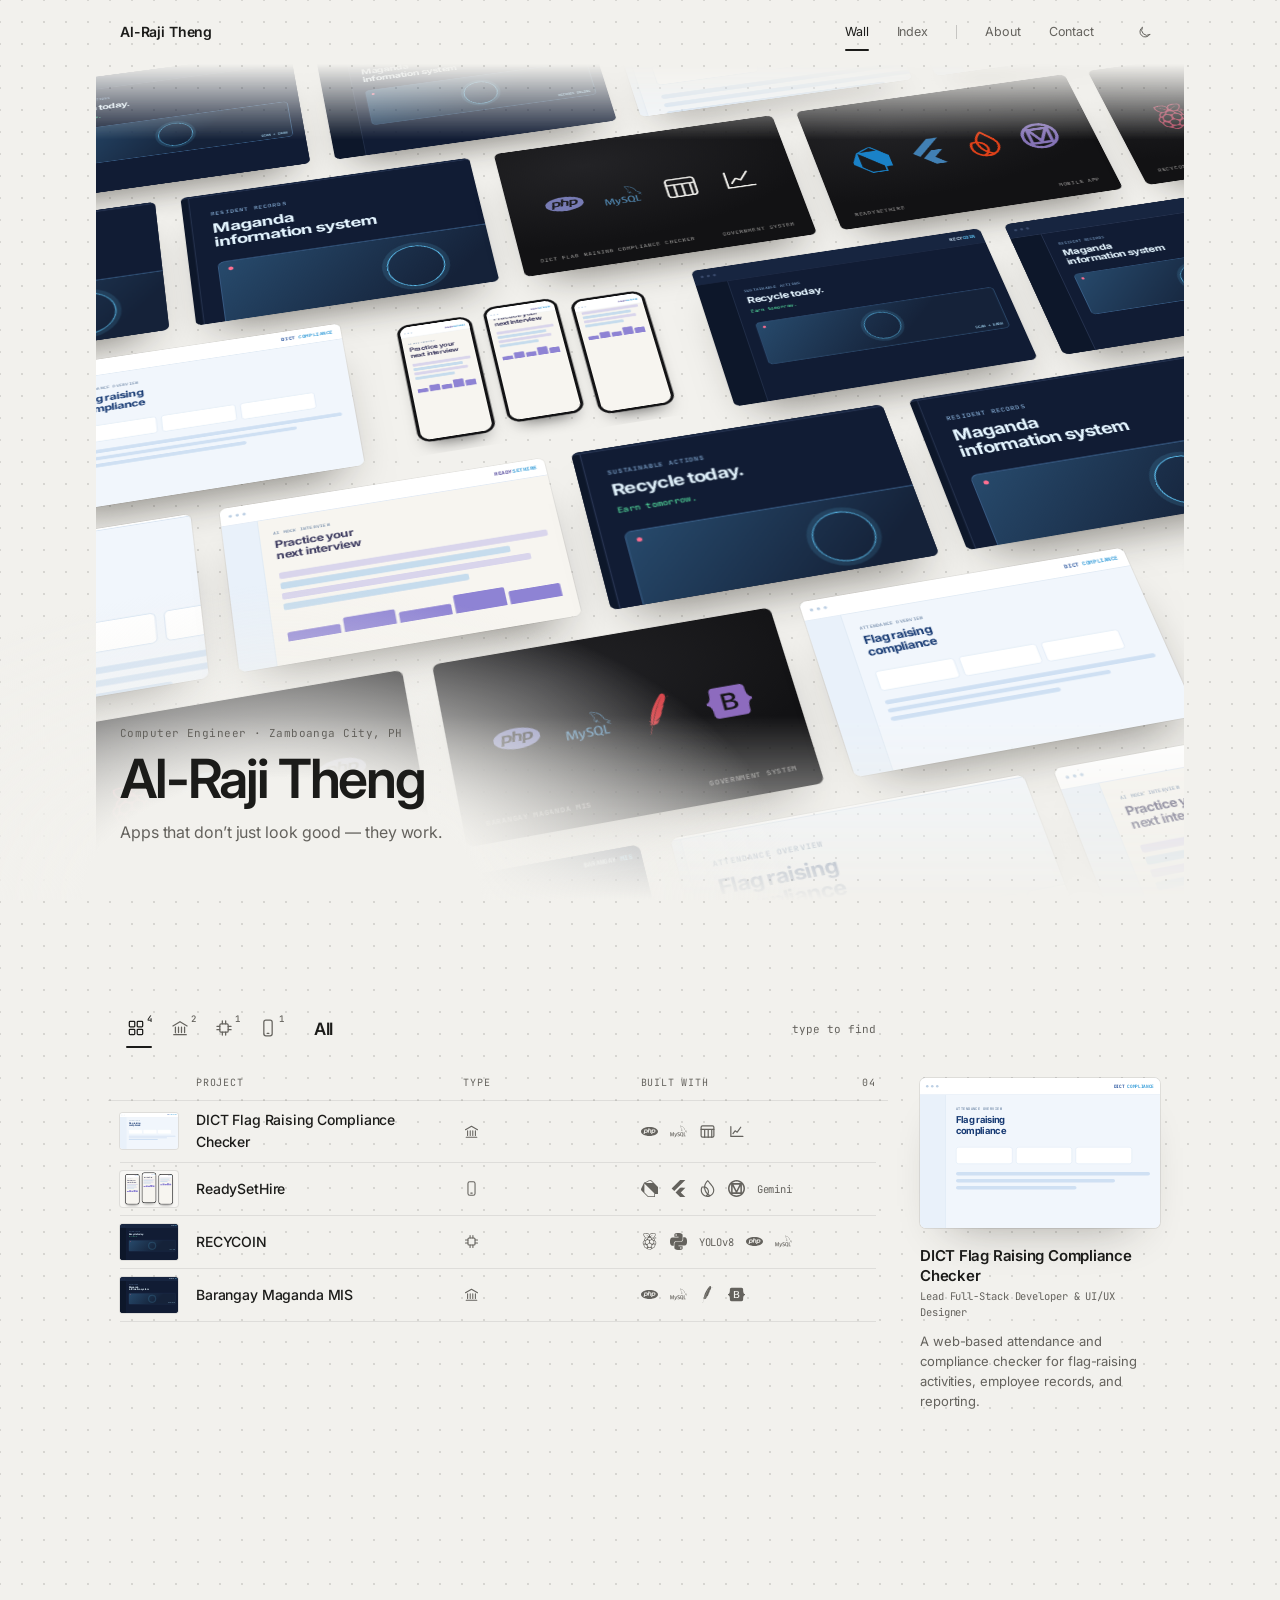
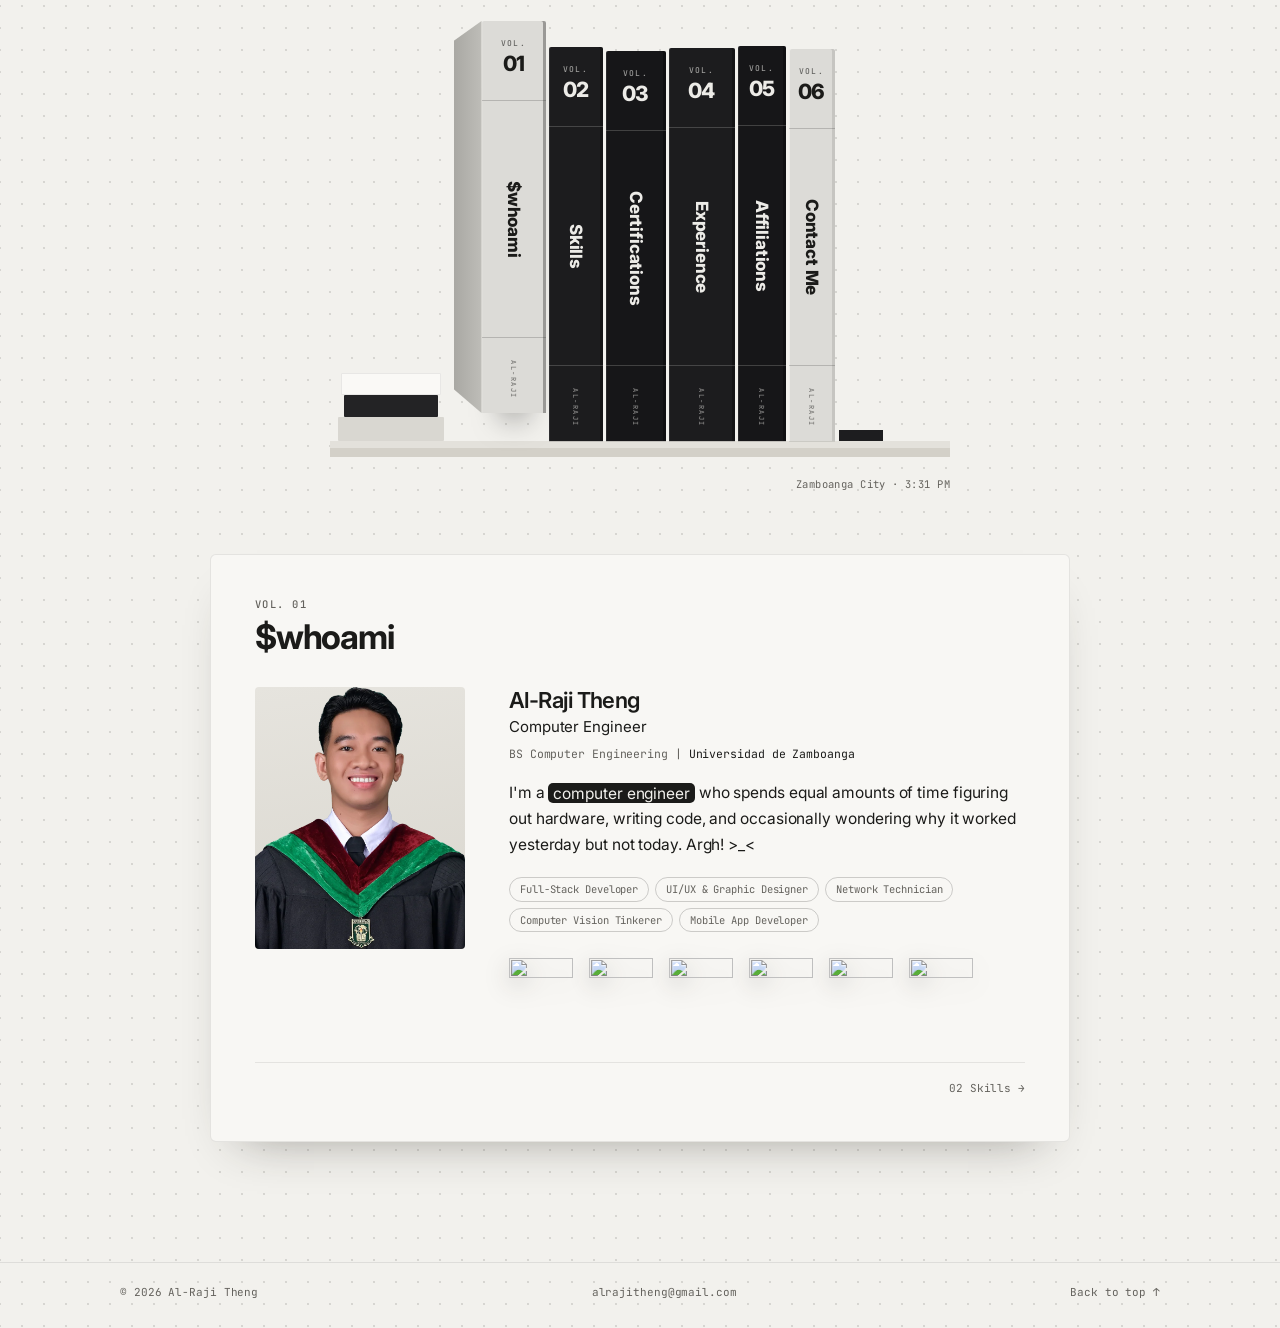
==== commit b7055cbd: "Add a page per project, after aedwon.site's case pages Each project now has its own page at /work/<p" ====
--- a/index.html
+++ b/index.html
@@ -62,7 +62,7 @@
       href="https://fonts.googleapis.com/css2?family=Inter:wght@400;500;600;700;800&family=JetBrains+Mono:wght@400;500&display=swap"
       rel="stylesheet"
     />
-    <link rel="stylesheet" href="/assets/css/styles.css?v=11" />
+    <link rel="stylesheet" href="/assets/css/styles.css?v=12" />
 
     <!-- The .js class switches on the enhancements (the shelf, the filters, the
          wall); without it every volume and every project is simply listed.
@@ -187,7 +187,7 @@
       <!-- ═══════════════════════════ 2 · index ═══════════════════════════
            Every project as a row. The thumbnail holds the project's mock
            screen, which is the one copy main.js clones for the preview panel
-           and the wall. Rows link to the repositories. -->
+           and the wall. Each row opens the project's page in /work. -->
       <section class="index" id="index" aria-labelledby="index-title">
         <div class="wrap index__grid">
           <div class="index__main">
@@ -233,16 +233,18 @@
                 <button
                   class="filter"
                   type="button"
-                  data-filter="web"
+                  data-filter="device"
                   aria-pressed="false"
-                  title="Web apps"
+                  title="Smart devices"
                 >
                   <svg viewBox="0 0 24 24" aria-hidden="true">
-                    <rect x="3" y="5" width="18" height="14" rx="2"></rect>
-                    <path d="M3 9h18M6 7h.01M8.5 7h.01"></path>
+                    <rect x="7" y="7" width="10" height="10" rx="1.5"></rect>
+                    <path
+                      d="M10 3.5V7M14 3.5V7M10 17v3.5M14 17v3.5M3.5 10H7M3.5 14H7M17 10h3.5M17 14h3.5"
+                    ></path>
                   </svg>
                   <sup data-filter-count>1</sup>
-                  <span class="visually-hidden">Web apps</span>
+                  <span class="visually-hidden">Smart devices</span>
                 </button>
                 <button
                   class="filter"
@@ -284,12 +286,7 @@
 
             <ol class="index__list" data-index>
               <li class="project" id="dict-frcc" data-type="gov">
-                <a
-                  class="project__link"
-                  href="https://github.com/walidsalih111-ux/dict_frcc"
-                  target="_blank"
-                  rel="noopener noreferrer"
-                >
+                <a class="project__link" href="/work/dict-frcc">
                   <span class="project__thumb" aria-hidden="true"
                     ><span class="shot">
                       <span class="project-preview">
@@ -346,8 +343,7 @@
                       ><span class="tech__name">Chart.js</span></span
                     >
                   </span>
-                  <span class="project__go" aria-hidden="true">&#8599;</span>
-                  <span class="visually-hidden">, repository on GitHub</span>
+                  <span class="project__go" aria-hidden="true">&rarr;</span>
                 </a>
                 <p class="project__role">
                   Lead Full-Stack Developer &amp; UI/UX Designer
@@ -359,12 +355,7 @@
               </li>
 
               <li class="project" id="readysethire" data-type="mobile">
-                <a
-                  class="project__link"
-                  href="https://github.com/rjtng/readysethire"
-                  target="_blank"
-                  rel="noopener noreferrer"
-                >
+                <a class="project__link" href="/work/readysethire">
                   <span class="project__thumb" aria-hidden="true"
                     ><span class="shot">
                       <span class="project-preview project-preview--records">
@@ -376,8 +367,8 @@
                           <span class="preview__side"></span>
                           <span class="preview__content">
                             <span class="preview__eyebrow"
-                              >Candidate pipeline</span
-                            ><strong>Find your<br />next hire</strong>
+                              >AI mock interview</span
+                            ><strong>Practice your<br />next interview</strong>
                             <span class="preview__table"
                               ><i></i><i></i><i></i><i></i
                             ></span>
@@ -414,26 +405,22 @@
                         <use href="#t-materialdesign"></use></svg
                       ><span class="tech__name">Material Design</span></span
                     >
+                    <span class="tech"><span class="tech__name">Gemini</span></span>
                   </span>
-                  <span class="project__go" aria-hidden="true">&#8599;</span>
-                  <span class="visually-hidden">, repository on GitHub</span>
+                  <span class="project__go" aria-hidden="true">&rarr;</span>
                 </a>
                 <p class="project__role">
                   Product Designer &amp; Flutter Developer
                 </p>
                 <p class="project__desc">
-                  A focused recruitment app for candidate profiles, job
-                  listings, and the stages an application moves through.
+                  An interview-practice app for fresh graduates and job
+                  seekers: AI mock interviews, aptitude tests and a résumé
+                  builder in one Flutter app.
                 </p>
               </li>
 
-              <li class="project" id="recycoin" data-type="web">
-                <a
-                  class="project__link"
-                  href="https://github.com/rjtng/reycoin"
-                  target="_blank"
-                  rel="noopener noreferrer"
-                >
+              <li class="project" id="recycoin" data-type="device">
+                <a class="project__link" href="/work/recycoin">
                   <span class="project__thumb" aria-hidden="true"
                     ><span class="shot">
                       <span class="project-preview project-preview--vision">
@@ -459,12 +446,23 @@
                   <span class="project__name">RECYCOIN</span>
                   <span class="project__type">
                     <svg viewBox="0 0 24 24" aria-hidden="true">
-                      <rect x="3" y="5" width="18" height="14" rx="2"></rect>
-                      <path d="M3 9h18M6 7h.01M8.5 7h.01"></path>
+                      <rect x="7" y="7" width="10" height="10" rx="1.5"></rect>
+                      <path
+                        d="M10 3.5V7M14 3.5V7M10 17v3.5M14 17v3.5M3.5 10H7M3.5 14H7M17 10h3.5M17 14h3.5"
+                      ></path>
                     </svg>
-                    <span class="project__type-label">Web app</span>
+                    <span class="project__type-label">Smart device</span>
                   </span>
                   <span class="project__tech">
+                    <span class="tech tech--sprite" style="--brand: #ab3e58"
+                      ><svg aria-hidden="true"><use href="#t-raspberrypi"></use></svg
+                      ><span class="tech__name">Raspberry Pi</span></span
+                    >
+                    <span class="tech tech--sprite" style="--brand: #4b83b3"
+                      ><svg aria-hidden="true"><use href="#t-python"></use></svg
+                      ><span class="tech__name">Python</span></span
+                    >
+                    <span class="tech"><span class="tech__name">YOLOv8</span></span>
                     <span class="tech tech--sprite" style="--brand: #777bb4"
                       ><svg aria-hidden="true"><use href="#t-php"></use></svg
                       ><span class="tech__name">PHP</span></span
@@ -473,30 +471,21 @@
                       ><svg aria-hidden="true"><use href="#t-mysql"></use></svg
                       ><span class="tech__name">MySQL</span></span
                     >
-                    <span class="tech tech--sprite" style="--brand: #8d6bbe"
-                      ><svg aria-hidden="true"><use href="#t-bootstrap"></use></svg
-                      ><span class="tech__name">Bootstrap</span></span
-                    >
                   </span>
-                  <span class="project__go" aria-hidden="true">&#8599;</span>
-                  <span class="visually-hidden">, repository on GitHub</span>
+                  <span class="project__go" aria-hidden="true">&rarr;</span>
                 </a>
                 <p class="project__role">
                   UX Researcher &amp; Full-Stack Developer
                 </p>
                 <p class="project__desc">
-                  A recycling-focused platform designed to connect sustainable
-                  actions with a simple digital rewards experience.
+                  A reverse vending machine for PET bottles. A camera running
+                  YOLOv8 checks each bottle, and residents earn points they
+                  redeem with barangay personnel.
                 </p>
               </li>
 
               <li class="project" id="barangay-maganda" data-type="gov">
-                <a
-                  class="project__link"
-                  href="https://github.com/rjtng/Barangay_Maganda_MI_System"
-                  target="_blank"
-                  rel="noopener noreferrer"
-                >
+                <a class="project__link" href="/work/barangay-maganda">
                   <span class="project__thumb" aria-hidden="true"
                     ><span class="shot">
                       <span class="project-preview project-preview--vision">
@@ -544,8 +533,7 @@
                       ><span class="tech__name">Bootstrap</span></span
                     >
                   </span>
-                  <span class="project__go" aria-hidden="true">&#8599;</span>
-                  <span class="visually-hidden">, repository on GitHub</span>
+                  <span class="project__go" aria-hidden="true">&rarr;</span>
                 </a>
                 <p class="project__role">
                   Full-Stack Developer &amp; Systems Designer
@@ -1532,6 +1520,6 @@
     </footer>
 
     <script src="/assets/js/data-certs.js?v=5"></script>
-    <script src="/assets/js/main.js?v=11"></script>
+    <script src="/assets/js/main.js?v=12"></script>
   </body>
 </html>
--- a/assets/css/styles.css
+++ b/assets/css/styles.css
@@ -521,7 +521,7 @@
   transform: scale(.5);
   transform-origin: 0 0;
 }
-.project-preview--phone .preview__topbar { height: 46px; padding-top: 10px; }
+.project-preview--phone .preview__topbar { position: relative; z-index: 1; height: 46px; padding-top: 10px; }
 .project-preview--phone .preview__body { grid-template-columns: 1fr; height: auto; }
 .project-preview--phone .preview__side { display: none; }
 .project-preview--phone .preview__content { padding: 26px 18px; }
@@ -697,11 +697,6 @@
 }
 .project__link:hover,
 .project.is-peek .project__link { background: var(--bg-raise); }
-.project.is-flash .project__link { animation: flash 1.4s var(--ease); }
-@keyframes flash {
-  0%, 30% { background: var(--line-strong); }
-  100%    { background: var(--bg-raise); }
-}
 
 .project__thumb {
   display: block;
@@ -1278,6 +1273,150 @@
 .contact__links a:hover .contact__go { color: var(--text); transform: translate(2px, -2px); }
 
 /* =============================================================================
+   4 — Project pages (/work/*)
+   A column of facts that stays put on the left and the work on the right, as
+   in the reference. The rail at the far right marks the section in view.
+   ========================================================================== */
+.work { position: relative; padding: clamp(32px, 5vw, 64px) 0 clamp(64px, 9vw, 110px); }
+.work__grid {
+  display: grid;
+  grid-template-columns: 290px minmax(0, 1fr);
+  gap: clamp(36px, 5vw, 64px);
+  align-items: start;
+}
+.work__side {
+  position: sticky;
+  top: calc(var(--nav-h) + 24px);
+  display: flex;
+  flex-direction: column;
+  min-height: calc(100svh - var(--nav-h) - 64px);
+}
+.work__back {
+  align-self: flex-start;
+  margin-bottom: 26px;
+  color: var(--muted);
+  font: 400 11.5px/1 var(--mono);
+  transition: color .2s var(--ease);
+}
+.work__back:hover { color: var(--text); }
+.work__title {
+  font-size: clamp(28px, 3.4vw, 38px);
+  font-weight: 600;
+  line-height: 1.05;
+  letter-spacing: -.035em;
+}
+.work__lede { margin: 16px 0 0; color: var(--muted); font-size: 14.5px; line-height: 1.6; }
+.work__tech {
+  display: flex;
+  flex-wrap: wrap;
+  align-items: center;
+  gap: 8px 14px;
+  margin: 20px 0 0;
+  padding-bottom: 22px;
+  border-bottom: 1px solid var(--line);
+}
+.work__tech .tech:hover { color: var(--brand, var(--text)); }
+.work__facts { display: grid; gap: 11px; margin-top: 22px; }
+.work__facts li {
+  display: flex;
+  align-items: center;
+  gap: 12px;
+  color: var(--muted);
+  font-size: 13px;
+  line-height: 1.4;
+}
+.work__facts svg {
+  flex: none;
+  width: 15px;
+  height: 15px;
+  fill: none;
+  stroke: currentColor;
+  stroke-width: 1.6;
+  stroke-linecap: round;
+  stroke-linejoin: round;
+}
+.work__dot { display: grid; flex: none; place-items: center; width: 15px; height: 15px; }
+.work__dot::before {
+  content: "";
+  width: 7px;
+  height: 7px;
+  border-radius: 50%;
+  background: #3f9b5c;
+  box-shadow: 0 0 0 3px rgba(63, 155, 92, .2);
+}
+.work__repo {
+  align-self: flex-start;
+  margin-top: 24px;
+  font-size: 13px;
+  text-decoration: underline;
+  text-decoration-color: var(--line-strong);
+  text-underline-offset: 4px;
+  transition: text-decoration-color .2s var(--ease);
+}
+.work__repo:hover { text-decoration-color: currentColor; }
+.work__pager {
+  display: flex;
+  justify-content: space-between;
+  gap: 16px;
+  margin-top: auto;
+  padding-top: 40px;
+}
+.work__pager a { display: grid; gap: 5px; max-width: 48%; font-size: 12.5px; line-height: 1.35; transition: color .2s var(--ease); }
+.work__pager a:last-child { text-align: right; }
+.work__pager a:hover { color: var(--muted); }
+.work__pager span { color: var(--muted); font: 400 10px/1 var(--mono); letter-spacing: .04em; }
+.work__pager--end { display: none; }
+
+.work__hero {
+  display: grid;
+  place-items: center;
+  margin: 0;
+  padding: clamp(20px, 4vw, 44px);
+  overflow: hidden;
+  border-radius: 8px;
+  background: var(--paper);
+  box-shadow: 0 0 0 1px var(--line), var(--shadow-soft);
+}
+/* main.js fits the screen to the card; these are the steps without it. */
+.work__hero .shot { --s: 1.15; border-radius: 6px; box-shadow: 0 30px 50px -30px rgba(30, 26, 18, .5); }
+.work__hero .shot:has(> .phones) { box-shadow: none; }
+
+.work__features {
+  display: grid;
+  grid-template-columns: repeat(3, minmax(0, 1fr));
+  gap: 28px;
+  margin-top: clamp(32px, 5vw, 48px);
+}
+.work__features li { padding-top: 16px; border-top: 1px solid var(--line-strong); }
+.work__features h2 { margin-bottom: 8px; font-size: 14px; font-weight: 600; letter-spacing: -.01em; }
+.work__features p { color: var(--muted); font-size: 13px; line-height: 1.6; }
+.work__section { max-width: 62ch; margin-top: clamp(40px, 6vw, 64px); }
+.work__section h2 { margin-bottom: 14px; font-size: 20px; font-weight: 600; letter-spacing: -.025em; }
+.work__section p { color: var(--muted); font-size: 14.5px; line-height: 1.75; }
+
+/* Built by main.js from the sections; decoration, so pointer-only. */
+.work__rail {
+  position: fixed;
+  top: 50%;
+  right: max(16px, calc((100vw - var(--wrap)) / 2 - 72px));
+  display: grid;
+  justify-items: end;
+  gap: 10px;
+  transform: translateY(-50%);
+}
+.work__rail li { width: 14px; padding: 4px 0; cursor: pointer; transition: width .3s var(--ease); }
+.work__rail li::before {
+  content: "";
+  display: block;
+  height: 1.5px;
+  background: var(--line-strong);
+  transition: background-color .3s var(--ease);
+}
+.work__rail li:hover::before { background: var(--muted); }
+.work__rail li.is-current { width: 24px; }
+.work__rail li.is-current::before { background: var(--text); }
+
+/* =============================================================================
    Footer
    ========================================================================== */
 .foot { border-top: 1px solid var(--line); }
@@ -1298,9 +1437,35 @@
 /* =============================================================================
    Responsive
    ========================================================================== */
+@media (max-width: 1180px) {
+  .work__rail { display: none; }
+}
+
+@media (max-width: 1100px) {
+  .work__hero .shot { --s: .95; }
+}
+
 @media (max-width: 1000px) {
   .js .index__grid { grid-template-columns: minmax(0, 1fr); }
   .peek { display: none; }
+}
+
+/* One column: the facts lead, the pager moves to the end of the page. */
+@media (max-width: 900px) {
+  .work__grid { grid-template-columns: minmax(0, 1fr); }
+  .work__side { position: static; min-height: 0; }
+  .work__side .work__pager { display: none; }
+  .work__pager--end { display: flex; margin-top: 56px; padding-top: 20px; border-top: 1px solid var(--line); }
+  .work__hero .shot { --s: 1; }
+}
+
+@media (max-width: 640px) {
+  .work__features { grid-template-columns: minmax(0, 1fr); gap: 20px; }
+  .work__hero .shot { --s: .78; }
+}
+
+@media (max-width: 440px) {
+  .work__hero .shot { --s: .6; }
 }
 
 @media (max-width: 760px) {
@@ -1356,7 +1521,7 @@
    same place. */
 @media (max-width: 370px) {
   .nav__rule,
-  .nav__links a[href="#wall"] { display: none; }
+  .nav__links a[href$="#wall"] { display: none; }
   .nav__inner { gap: 10px; }
   .theme-toggle { margin-left: 0; }
 }
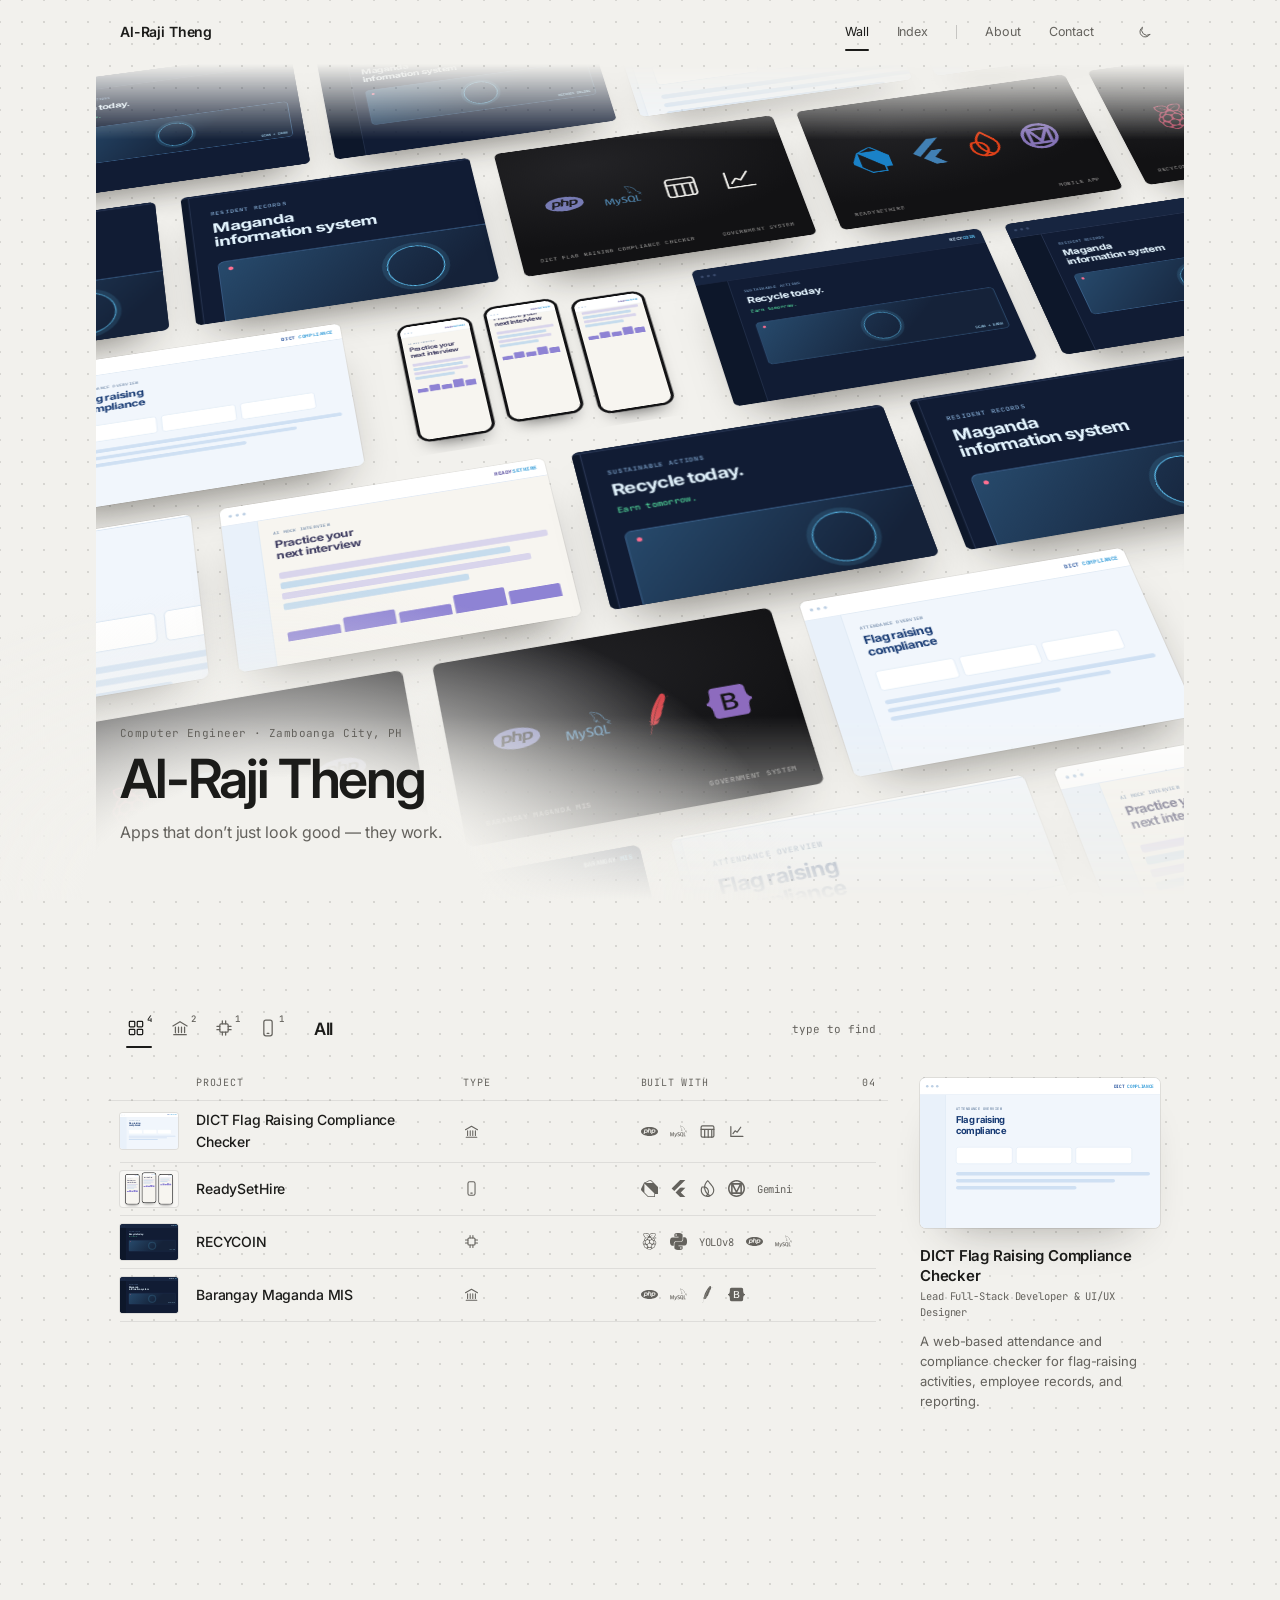
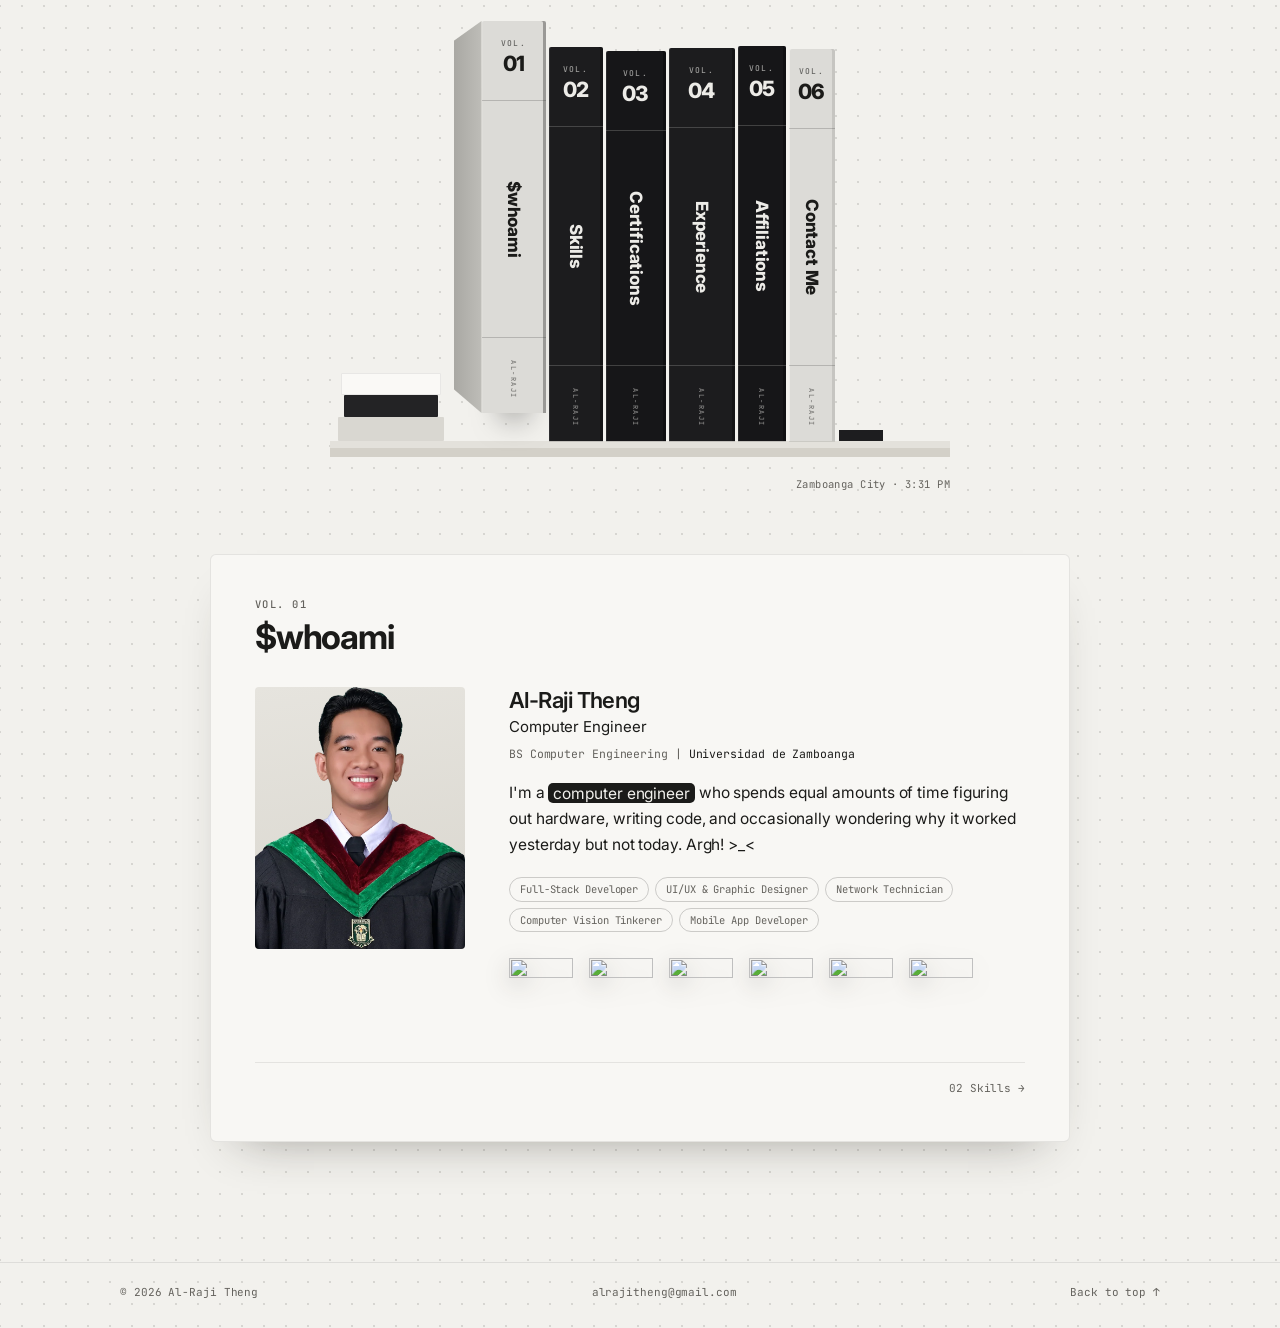
==== commit d87be1ad: "Swap pages in place instead of reloading them Links within the site no longer reload the page. A sma" ====
--- a/index.html
+++ b/index.html
@@ -115,14 +115,14 @@
     <!-- ═══════════════════════════ nav ═══════════════════════════ -->
     <header class="nav" id="nav">
       <div class="wrap nav__inner">
-        <a class="nav__brand" href="#wall">Al-Raji Theng</a>
+        <a class="nav__brand" href="/">Al-Raji Theng</a>
 
         <nav class="nav__links" aria-label="Sections">
-          <a href="#wall">Wall</a>
-          <a href="#index">Index</a>
+          <a href="/#wall">Wall</a>
+          <a href="/#index">Index</a>
           <span class="nav__rule" aria-hidden="true"></span>
-          <a href="#about">About</a>
-          <a href="#contact">Contact</a>
+          <a href="/#about">About</a>
+          <a href="/#contact">Contact</a>
         </nav>
 
         <button
--- a/assets/css/styles.css
+++ b/assets/css/styles.css
@@ -148,6 +148,35 @@
   box-shadow: 0 1px 0 var(--line);
 }
 [data-theme="dark"] .nav.pinned { background: rgba(19, 19, 18, .86); }
+
+/* While a page is on its way. main.js only shows it past 120ms, so a page
+   that is already prefetched swaps in without it. */
+.nav::after {
+  content: "";
+  position: absolute;
+  left: 0; right: 0;
+  bottom: 0;
+  height: 2px;
+  background: var(--text);
+  opacity: 0;
+  transform: scaleX(0);
+  transform-origin: 0 50%;
+  pointer-events: none;
+}
+.is-loading .nav::after { opacity: .65; animation: loading 1.1s var(--ease) infinite; }
+.is-loading body { cursor: progress; }
+@keyframes loading {
+  0%   { transform: scaleX(0);  transform-origin: 0 50%; }
+  50%  { transform: scaleX(1);  transform-origin: 0 50%; }
+  51%  { transform: scaleX(1);  transform-origin: 100% 50%; }
+  100% { transform: scaleX(0);  transform-origin: 100% 50%; }
+}
+
+/* Pages crossfade where the browser can; the nav is its own layer, so it
+   holds still while the page under it changes. */
+.nav { view-transition-name: site-nav; }
+::view-transition-old(root),
+::view-transition-new(root) { animation-duration: .28s; animation-timing-function: var(--ease); }
 
 .nav__inner {
   display: flex;
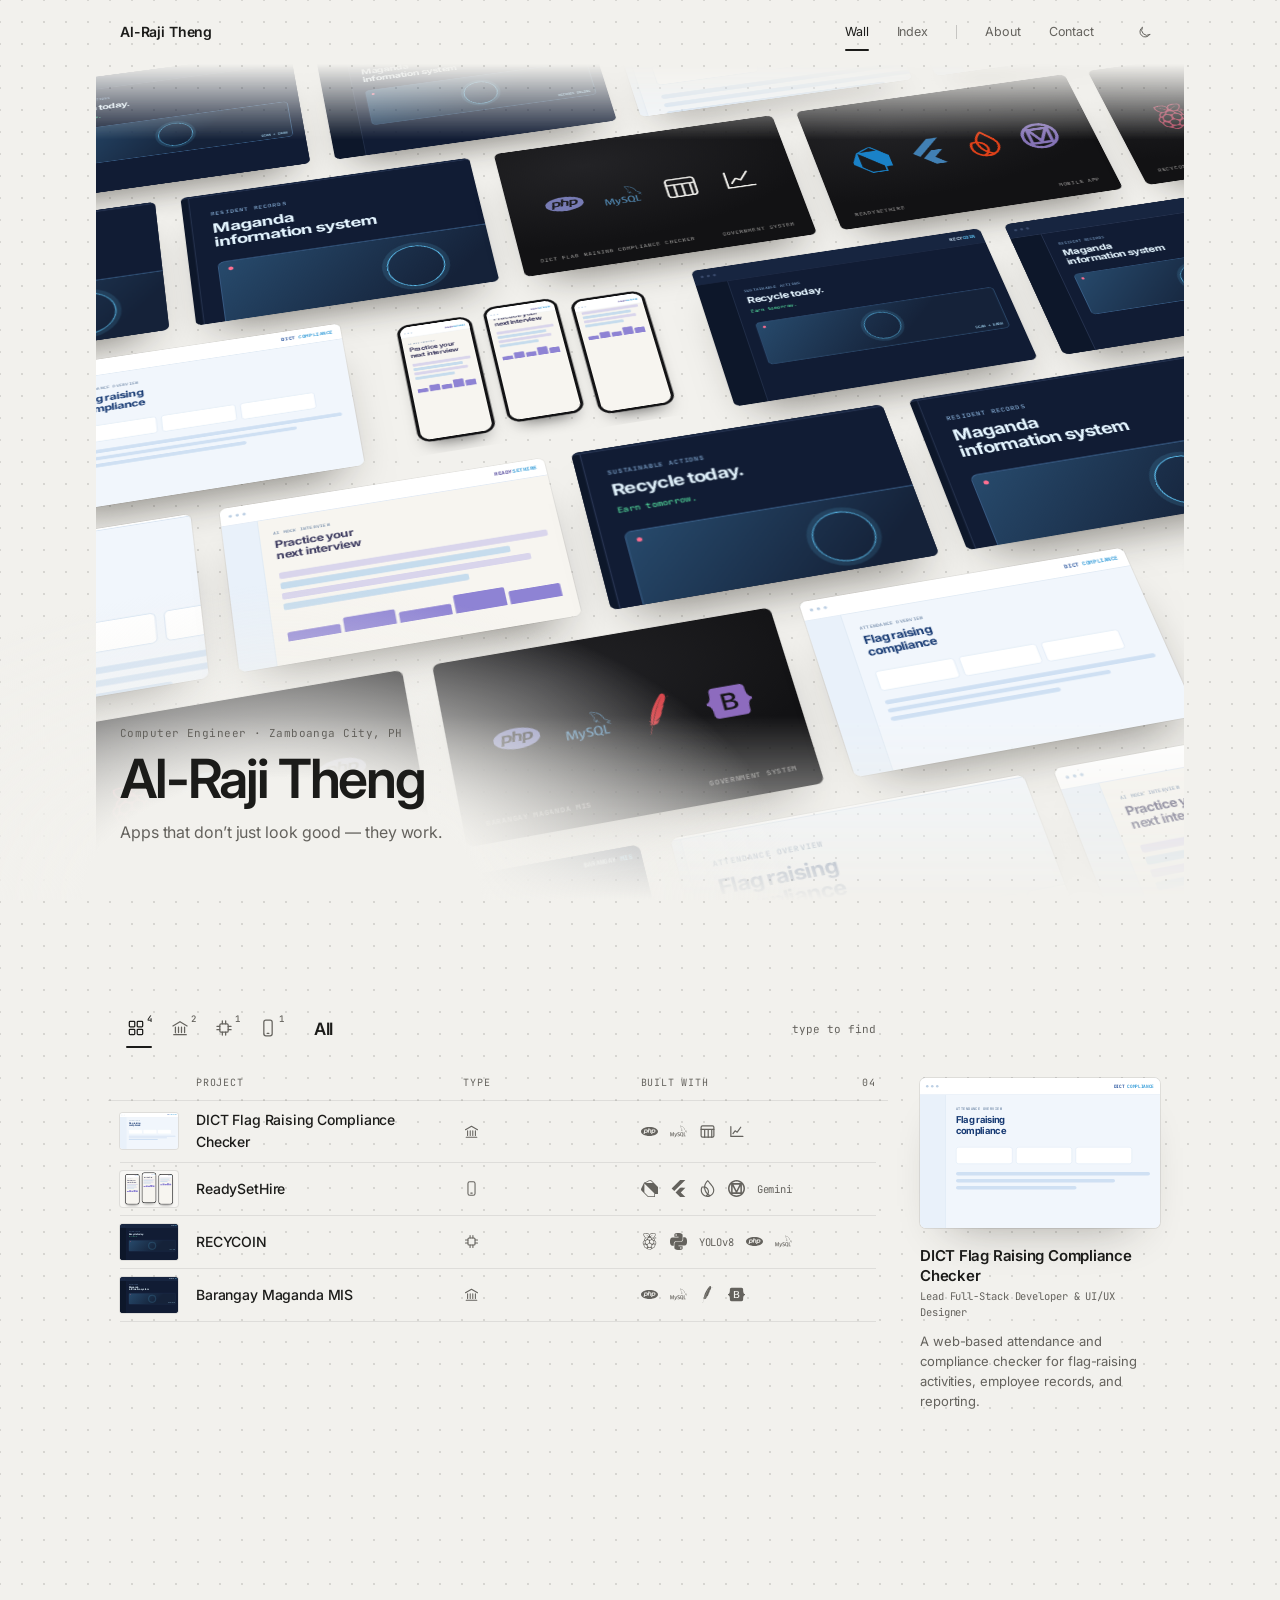
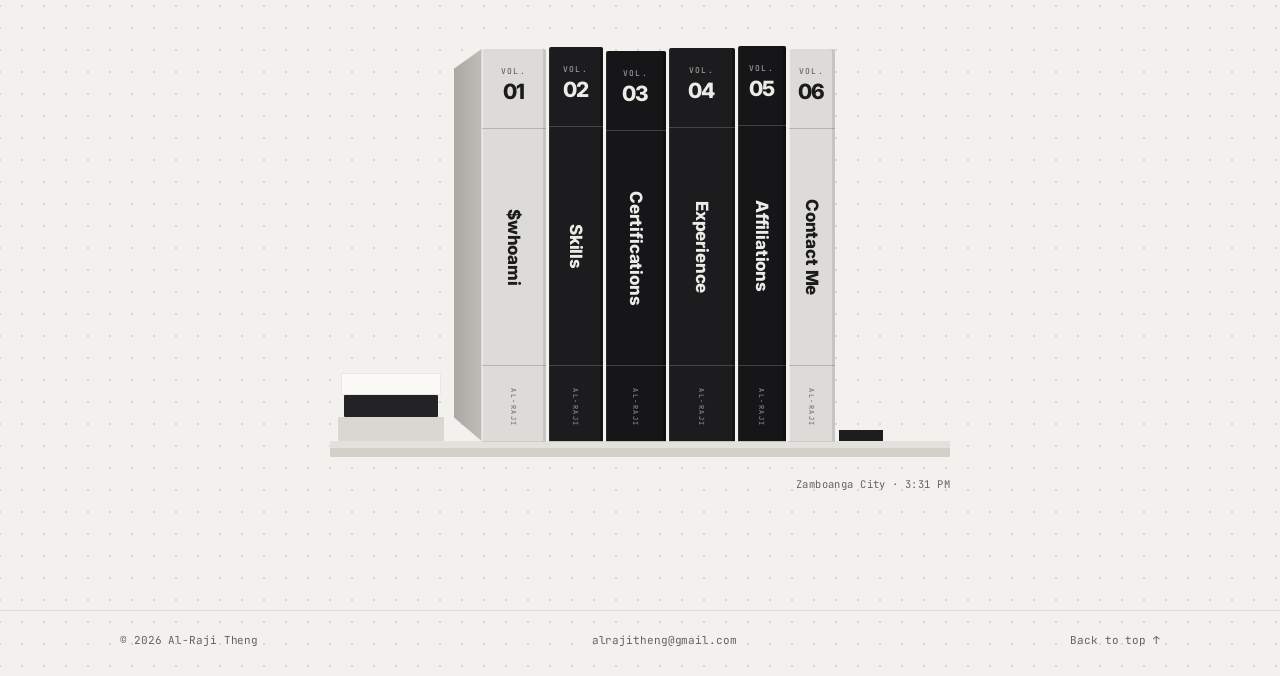
==== commit 603274cc: "Open the About volumes as books taken off the shelf Clicking a spine now pulls that book out of the " ====
--- a/index.html
+++ b/index.html
@@ -62,7 +62,7 @@
       href="https://fonts.googleapis.com/css2?family=Inter:wght@400;500;600;700;800&family=JetBrains+Mono:wght@400;500&display=swap"
       rel="stylesheet"
     />
-    <link rel="stylesheet" href="/assets/css/styles.css?v=12" />
+    <link rel="stylesheet" href="/assets/css/styles.css?v=14" />
 
     <!-- The .js class switches on the enhancements (the shelf, the filters, the
          wall); without it every volume and every project is simply listed.
@@ -561,97 +561,101 @@
       </section>
 
       <!-- ═══════════════════════════ 3 · about ═══════════════════════════
-           A shelf of six volumes. Each spine is a link to its volume; main.js
-           shows one volume at a time under the shelf and pulls its spine out.
-           Without scripting the volumes are simply printed one after another.
-           The ids double as the old section anchors (#skills, #experience,
-           #contact), so links to the previous design still land. -->
+           A shelf of six volumes. Each spine is a link to its volume, and each
+           volume is a run of pages (.vol__page, each with its title). main.js
+           takes the book off the shelf, turns it to its cover and opens it:
+           contents on the left, one page on the right. Without scripting the
+           volumes are simply printed one after another. The ids double as the
+           old section anchors (#skills, #experience, #contact), so links to
+           the previous design still land. -->
       <section class="about" id="about" aria-labelledby="about-title">
         <div class="wrap">
           <h2 class="visually-hidden" id="about-title">About</h2>
 
-          <div class="shelf">
-            <div class="shelf__stack" aria-hidden="true">
-              <i></i><i></i><i></i>
+          <div class="library" data-library>
+            <div class="shelf">
+              <div class="shelf__stack" aria-hidden="true">
+                <i></i><i></i><i></i>
+              </div>
+
+              <nav class="shelf__books" aria-label="About volumes">
+                <a
+                  class="book book--light book--first"
+                  href="#whoami"
+                  aria-controls="whoami"
+                  style="--w: 64; --h: 392"
+                >
+                  <span class="book__vol">Vol.</span
+                  ><span class="book__num">01</span
+                  ><span class="book__title">$whoami</span
+                  ><span class="book__by" aria-hidden="true">Al-Raji</span>
+                </a>
+                <a
+                  class="book"
+                  href="#skills"
+                  aria-controls="skills"
+                  style="--w: 54; --h: 394"
+                >
+                  <span class="book__vol">Vol.</span
+                  ><span class="book__num">02</span
+                  ><span class="book__title">Skills</span
+                  ><span class="book__by" aria-hidden="true">Al-Raji</span>
+                </a>
+                <a
+                  class="book book--ink"
+                  href="#certifications"
+                  aria-controls="certifications"
+                  style="--w: 60; --h: 390"
+                >
+                  <span class="book__vol">Vol.</span
+                  ><span class="book__num">03</span
+                  ><span class="book__title">Certifications</span
+                  ><span class="book__by" aria-hidden="true">Al-Raji</span>
+                </a>
+                <a
+                  class="book"
+                  href="#experience"
+                  aria-controls="experience"
+                  style="--w: 66; --h: 393"
+                >
+                  <span class="book__vol">Vol.</span
+                  ><span class="book__num">04</span
+                  ><span class="book__title">Experience</span
+                  ><span class="book__by" aria-hidden="true">Al-Raji</span>
+                </a>
+                <a
+                  class="book book--ink"
+                  href="#affiliations"
+                  aria-controls="affiliations"
+                  style="--w: 48; --h: 395"
+                >
+                  <span class="book__vol">Vol.</span
+                  ><span class="book__num">05</span
+                  ><span class="book__title">Affiliations</span
+                  ><span class="book__by" aria-hidden="true">Al-Raji</span>
+                </a>
+                <a
+                  class="book book--light"
+                  href="#contact"
+                  aria-controls="contact"
+                  style="--w: 46; --h: 392"
+                >
+                  <span class="book__vol">Vol.</span
+                  ><span class="book__num">06</span
+                  ><span class="book__title">Contact Me</span
+                  ><span class="book__by" aria-hidden="true">Al-Raji</span>
+                </a>
+              </nav>
+
+              <i class="shelf__end" aria-hidden="true"></i>
+              <div class="shelf__board" aria-hidden="true"></div>
             </div>
 
-            <nav class="shelf__books" aria-label="About volumes">
-              <a
-                class="book book--light book--first"
-                href="#whoami"
-                aria-controls="whoami"
-                style="--w: 64; --h: 392"
-              >
-                <span class="book__vol">Vol.</span
-                ><span class="book__num">01</span
-                ><span class="book__title">$whoami</span
-                ><span class="book__by" aria-hidden="true">Al-Raji</span>
-              </a>
-              <a
-                class="book"
-                href="#skills"
-                aria-controls="skills"
-                style="--w: 54; --h: 394"
-              >
-                <span class="book__vol">Vol.</span
-                ><span class="book__num">02</span
-                ><span class="book__title">Skills</span
-                ><span class="book__by" aria-hidden="true">Al-Raji</span>
-              </a>
-              <a
-                class="book book--ink"
-                href="#certifications"
-                aria-controls="certifications"
-                style="--w: 60; --h: 390"
-              >
-                <span class="book__vol">Vol.</span
-                ><span class="book__num">03</span
-                ><span class="book__title">Certifications</span
-                ><span class="book__by" aria-hidden="true">Al-Raji</span>
-              </a>
-              <a
-                class="book"
-                href="#experience"
-                aria-controls="experience"
-                style="--w: 66; --h: 393"
-              >
-                <span class="book__vol">Vol.</span
-                ><span class="book__num">04</span
-                ><span class="book__title">Experience</span
-                ><span class="book__by" aria-hidden="true">Al-Raji</span>
-              </a>
-              <a
-                class="book book--ink"
-                href="#affiliations"
-                aria-controls="affiliations"
-                style="--w: 48; --h: 395"
-              >
-                <span class="book__vol">Vol.</span
-                ><span class="book__num">05</span
-                ><span class="book__title">Affiliations</span
-                ><span class="book__by" aria-hidden="true">Al-Raji</span>
-              </a>
-              <a
-                class="book book--light"
-                href="#contact"
-                aria-controls="contact"
-                style="--w: 46; --h: 392"
-              >
-                <span class="book__vol">Vol.</span
-                ><span class="book__num">06</span
-                ><span class="book__title">Contact Me</span
-                ><span class="book__by" aria-hidden="true">Al-Raji</span>
-              </a>
-            </nav>
-
-            <i class="shelf__end" aria-hidden="true"></i>
-            <div class="shelf__board" aria-hidden="true"></div>
+            <p class="shelf__clock">
+              Zamboanga City<span data-clock-sep hidden> · </span
+              ><time data-clock></time>
+            </p>
           </div>
-
-          <p class="shelf__clock">
-            Zamboanga City<span data-clock-sep hidden> · </span
-            ><time data-clock></time>
-          </p>
 
           <div class="volumes">
             <!-- ─────────────── vol. 01 ─────────────── -->
@@ -661,19 +665,9 @@
                 <h3 class="vol__title" id="whoami-title">$whoami</h3>
               </header>
 
-              <div class="whoami">
-                <figure class="whoami__photo">
-                  <img
-                    src="/assets/img/portrait-cutout.webp?v=9"
-                    alt="Al-Raji Theng in graduation regalia"
-                    width="1131"
-                    height="968"
-                    loading="lazy"
-                    decoding="async"
-                  />
-                </figure>
-
-                <div class="whoami__copy">
+              <div class="vol__pages">
+                <section class="vol__page">
+                  <h4 class="vol__page-title">Hello</h4>
                   <p class="whoami__name">Al-Raji Theng</p>
                   <p class="whoami__title">Computer Engineer</p>
                   <p class="whoami__meta">
@@ -686,7 +680,22 @@
                     occasionally wondering why it worked yesterday but not
                     today. Argh! &gt;_&lt;
                   </p>
-
+                </section>
+                <section class="vol__page">
+                  <h4 class="vol__page-title">A photo</h4>
+                  <figure class="whoami__photo">
+                    <img
+                      src="/assets/img/portrait-cutout.webp?v=9"
+                      alt="Al-Raji Theng in graduation regalia"
+                      width="1131"
+                      height="968"
+                      loading="lazy"
+                      decoding="async"
+                    />
+                  </figure>
+                </section>
+                <section class="vol__page">
+                  <h4 class="vol__page-title">Roles</h4>
                   <ul class="whoami__roles" aria-label="Roles">
                     <li>Full-Stack Developer</li>
                     <li>UI/UX &amp; Graphic Designer</li>
@@ -694,7 +703,9 @@
                     <li>Computer Vision Tinkerer</li>
                     <li>Mobile App Developer</li>
                   </ul>
-
+                </section>
+                <section class="vol__page">
+                  <h4 class="vol__page-title">Credentials</h4>
                   <!-- Filled by main.js from TOP_CERTS, the hand-picked top six,
                        each linking to its Credly record. -->
                   <ul
@@ -702,7 +713,18 @@
                     data-featured-badges
                     aria-label="Featured credentials"
                   ></ul>
-                </div>
+                  <noscript>
+                    <p class="vol__note">
+                      Verified on
+                      <a
+                        href="https://credly.com/users/rjt"
+                        target="_blank"
+                        rel="noopener noreferrer"
+                        >credly.com/users/rjt</a
+                      >.
+                    </p>
+                  </noscript>
+                </section>
               </div>
 
               <nav class="vol__nav" aria-label="Volumes">
@@ -718,11 +740,11 @@
                 <h3 class="vol__title" id="skills-title">Skills</h3>
               </header>
 
-              <div class="stack">
-                <div class="stack__row">
+              <div class="vol__pages stack">
+                <section class="vol__page stack__row">
                   <div class="stack__label">
                     <i>01</i>
-                    <h4>Languages</h4>
+                    <h4 class="vol__page-title">Languages</h4>
                   </div>
                   <div>
                     <ul class="chips">
@@ -800,12 +822,12 @@
                       <li>Assembly</li>
                     </ul>
                   </div>
-                </div>
-
-                <div class="stack__row">
+                </section>
+
+                <section class="vol__page stack__row">
                   <div class="stack__label">
                     <i>02</i>
-                    <h4>Web</h4>
+                    <h4 class="vol__page-title">Web</h4>
                   </div>
                   <div>
                     <ul class="chips">
@@ -911,12 +933,12 @@
                       </li>
                     </ul>
                   </div>
-                </div>
-
-                <div class="stack__row">
+                </section>
+
+                <section class="vol__page stack__row">
                   <div class="stack__label">
                     <i>03</i>
-                    <h4>Mobile</h4>
+                    <h4 class="vol__page-title">Mobile</h4>
                   </div>
                   <div>
                     <ul class="chips">
@@ -972,12 +994,12 @@
                       </li>
                     </ul>
                   </div>
-                </div>
-
-                <div class="stack__row">
+                </section>
+
+                <section class="vol__page stack__row">
                   <div class="stack__label">
                     <i>04</i>
-                    <h4>Vision &amp; ML</h4>
+                    <h4 class="vol__page-title">Vision &amp; ML</h4>
                   </div>
                   <div>
                     <ul class="chips">
@@ -1024,12 +1046,12 @@
                       <li>Vertex AI</li>
                     </ul>
                   </div>
-                </div>
-
-                <div class="stack__row">
+                </section>
+
+                <section class="vol__page stack__row">
                   <div class="stack__label">
                     <i>05</i>
-                    <h4>Infrastructure</h4>
+                    <h4 class="vol__page-title">Infrastructure</h4>
                   </div>
                   <div>
                     <ul class="chips">
@@ -1115,12 +1137,12 @@
                       </li>
                     </ul>
                   </div>
-                </div>
-
-                <div class="stack__row">
+                </section>
+
+                <section class="vol__page stack__row">
                   <div class="stack__label">
                     <i>06</i>
-                    <h4>Networking</h4>
+                    <h4 class="vol__page-title">Networking</h4>
                   </div>
                   <div>
                     <ul class="chips">
@@ -1142,12 +1164,12 @@
                       <li>Wireless</li>
                     </ul>
                   </div>
-                </div>
-
-                <div class="stack__row">
+                </section>
+
+                <section class="vol__page stack__row">
                   <div class="stack__label">
                     <i>07</i>
-                    <h4>Design &amp; tools</h4>
+                    <h4 class="vol__page-title">Design &amp; tools</h4>
                   </div>
                   <div>
                     <ul class="chips">
@@ -1194,7 +1216,7 @@
                       </li>
                     </ul>
                   </div>
-                </div>
+                </section>
               </div>
 
               <nav class="vol__nav" aria-label="Volumes">
@@ -1222,40 +1244,45 @@
                 </p>
               </header>
 
-              <div class="credly-marquee" id="credlyMarquee">
-                <div class="credly-row" data-direction="left">
-                  <div class="credly-row__drag">
-                    <div class="credly-row__track" data-credly-track></div>
+              <div class="vol__pages">
+                <section class="vol__page">
+                  <h4 class="vol__page-title">Badges</h4>
+                  <div class="credly-marquee" id="credlyMarquee">
+                    <div class="credly-row" data-direction="left">
+                      <div class="credly-row__drag">
+                        <div class="credly-row__track" data-credly-track></div>
+                      </div>
+                    </div>
+                    <div class="credly-row" data-direction="right">
+                      <div class="credly-row__drag">
+                        <div class="credly-row__track" data-credly-track></div>
+                      </div>
+                    </div>
+                    <p class="credly-marquee__hint">
+                      <span>Drag or swipe to explore</span>
+                      <a
+                        href="https://www.credly.com/users/rjt"
+                        target="_blank"
+                        rel="noopener noreferrer"
+                        >View all on Credly <span aria-hidden="true">&#8599;</span></a
+                      >
+                    </p>
                   </div>
-                </div>
-                <div class="credly-row" data-direction="right">
-                  <div class="credly-row__drag">
-                    <div class="credly-row__track" data-credly-track></div>
-                  </div>
-                </div>
-                <p class="credly-marquee__hint">
-                  <span>Drag or swipe to explore</span>
-                  <a
-                    href="https://www.credly.com/users/rjt"
-                    target="_blank"
-                    rel="noopener noreferrer"
-                    >View all on Credly <span aria-hidden="true">&#8599;</span></a
-                  >
-                </p>
+
+                  <noscript>
+                    <p class="vol__note">
+                      The complete list, with issue dates and verification links,
+                      is public at
+                      <a
+                        href="https://credly.com/users/rjt"
+                        target="_blank"
+                        rel="noopener noreferrer"
+                        >credly.com/users/rjt</a
+                      >.
+                    </p>
+                  </noscript>
+                </section>
               </div>
-
-              <noscript>
-                <p class="vol__note">
-                  The complete list, with issue dates and verification links,
-                  is public at
-                  <a
-                    href="https://credly.com/users/rjt"
-                    target="_blank"
-                    rel="noopener noreferrer"
-                    >credly.com/users/rjt</a
-                  >.
-                </p>
-              </noscript>
 
               <nav class="vol__nav" aria-label="Volumes">
                 <a href="#skills"><span aria-hidden="true">&larr;</span> 02 Skills</a>
@@ -1279,54 +1306,64 @@
                 </p>
               </header>
 
-              <ol class="entries">
-                <li class="entry">
-                  <p class="entry__when">
-                    2026
-                    <span>Zamboanga City, Philippines</span>
-                  </p>
-                  <div class="entry__what">
-                    <h4>DICT Regional Office IX and BASULTA</h4>
-                    <p class="entry__role">
-                      Web Developer Intern | March 2026 – April 2026
-                    </p>
-                    <ul class="entry__bullets">
-                      <li>
-                        Co-developed and deployed a web-based
-                        <a
-                          href="https://github.com/walidsalih111-ux/dict_frcc"
-                          target="_blank"
-                          rel="noopener noreferrer"
-                          >Flag Raising Attendance and Compliance Checker</a
-                        >
-                        using PHP and MySQL for 50+ employees at the Management
-                        Information Systems Service. Implemented role-based
-                        admin and employee access, employee management CRUD,
-                        and browser camera capture for timestamped attendance
-                        verification.
-                      </li>
-                      <li>
-                        Designed the MySQL database schema and developed the
-                        reporting layer using DataTables and Chart.js
-                        dashboards. Used PDO prepared statements for secure
-                        database queries and conducted functional testing and
-                        QA before the production rollout following HR
-                        approval.
-                      </li>
-                      <li>
-                        Served as a resource speaker for DICT&rsquo;s
-                        <a
-                          href="https://sites.google.com/dict.gov.ph/ilcd-r9basulta/2026/april/26r9b-dwi02-040726"
-                          target="_blank"
-                          rel="noopener noreferrer"
-                          >OJT 2.0 Webinar</a
-                        >, presenting Google Workspace and Gemini AI workflows
-                        for a digital office environment to 100+ attendees.
-                      </li>
-                    </ul>
-                  </div>
-                </li>
-              </ol>
+              <div class="vol__pages">
+                <section class="vol__page">
+                  <h4 class="vol__page-title">Web Developer Intern</h4>
+                  <ol class="entries">
+                    <li class="entry">
+                      <p class="entry__when">
+                        2026
+                        <span>Zamboanga City, Philippines</span>
+                      </p>
+                      <div class="entry__what">
+                        <h4>DICT Regional Office IX and BASULTA</h4>
+                        <p class="entry__role">
+                          Web Developer Intern | March 2026 – April 2026
+                        </p>
+                        <ul class="entry__bullets">
+                          <li>
+                            Co-developed and deployed a web-based
+                            <a
+                              href="https://github.com/walidsalih111-ux/dict_frcc"
+                              target="_blank"
+                              rel="noopener noreferrer"
+                              >Flag Raising Attendance and Compliance Checker</a
+                            >
+                            using PHP and MySQL for 50+ employees at the Management
+                            Information Systems Service. Implemented role-based
+                            admin and employee access, employee management CRUD,
+                            and browser camera capture for timestamped attendance
+                            verification.
+                          </li>
+                          <li>
+                            Designed the MySQL database schema and developed the
+                            reporting layer using DataTables and Chart.js
+                            dashboards. Used PDO prepared statements for secure
+                            database queries and conducted functional testing and
+                            QA before the production rollout following HR
+                            approval.
+                          </li>
+                        </ul>
+                      </div>
+                    </li>
+                  </ol>
+                </section>
+                <section class="vol__page">
+                  <h4 class="vol__page-title">Resource speaker</h4>
+                  <ul class="entry__bullets">
+                    <li>
+                      Served as a resource speaker for DICT&rsquo;s
+                      <a
+                        href="https://sites.google.com/dict.gov.ph/ilcd-r9basulta/2026/april/26r9b-dwi02-040726"
+                        target="_blank"
+                        rel="noopener noreferrer"
+                        >OJT 2.0 Webinar</a
+                      >, presenting Google Workspace and Gemini AI workflows
+                      for a digital office environment to 100+ attendees.
+                    </li>
+                  </ul>
+                </section>
+              </div>
 
               <nav class="vol__nav" aria-label="Volumes">
                 <a href="#certifications"><span aria-hidden="true">&larr;</span> 03 Certifications</a>
@@ -1346,24 +1383,29 @@
                 <h3 class="vol__title" id="affiliations-title">Affiliations</h3>
               </header>
 
-              <ol class="entries">
-                <li class="entry">
-                  <p class="entry__when">
-                    2024 – 2026
-                    <span>UZ Chapter</span>
-                  </p>
-                  <div class="entry__what">
-                    <h4>
-                      Institute of Computer Engineers of the Philippines &ndash;
-                      Student Edition (ICpEP.SE), UZ Chapter
-                    </h4>
-                    <p class="entry__role">
-                      President | 2025–2026<br />
-                      Vice President | 2024–2025
-                    </p>
-                  </div>
-                </li>
-              </ol>
+              <div class="vol__pages">
+                <section class="vol__page">
+                  <h4 class="vol__page-title">ICpEP.SE</h4>
+                  <ol class="entries">
+                    <li class="entry">
+                      <p class="entry__when">
+                        2024 – 2026
+                        <span>UZ Chapter</span>
+                      </p>
+                      <div class="entry__what">
+                        <h4>
+                          Institute of Computer Engineers of the Philippines &ndash;
+                          Student Edition (ICpEP.SE), UZ Chapter
+                        </h4>
+                        <p class="entry__role">
+                          President | 2025–2026<br />
+                          Vice President | 2024–2025
+                        </p>
+                      </div>
+                    </li>
+                  </ol>
+                </section>
+              </div>
 
               <nav class="vol__nav" aria-label="Volumes">
                 <a href="#experience"><span aria-hidden="true">&larr;</span> 04 Experience</a>
@@ -1381,124 +1423,136 @@
                 </p>
               </header>
 
-              <a class="contact__mail" href="mailto:alrajitheng@gmail.com"
-                >alrajitheng@gmail.com</a
-              >
-
-              <ul class="contact__links">
-                <li>
-                  <a
-                    href="https://linkedin.com/in/rjtg"
-                    target="_blank"
-                    rel="noopener noreferrer"
+              <div class="vol__pages">
+                <section class="vol__page">
+                  <h4 class="vol__page-title">Write</h4>
+                  <a class="contact__mail" href="mailto:alrajitheng@gmail.com"
+                    >alrajitheng@gmail.com</a
                   >
-                    <svg viewBox="0 0 24 24" fill="currentColor" aria-hidden="true">
-                      <path
-                        d="M20.5 2h-17A1.5 1.5 0 0 0 2 3.5v17A1.5 1.5 0 0 0 3.5 22h17a1.5 1.5 0 0 0 1.5-1.5v-17A1.5 1.5 0 0 0 20.5 2ZM8 19H5V9.5h3V19ZM6.5 8.2a1.75 1.75 0 1 1 0-3.5 1.75 1.75 0 0 1 0 3.5ZM19 19h-3v-4.6c0-1.1 0-2.5-1.6-2.5s-1.8 1.2-1.8 2.4V19h-3V9.5h2.9v1.3h.1a3.2 3.2 0 0 1 2.8-1.5c3 0 3.6 2 3.6 4.5V19Z"
-                      />
-                    </svg>
-                    <span class="contact__label">LinkedIn</span>
-                    <span class="contact__handle">linkedin.com/in/rjtg</span>
-                    <span class="contact__go" aria-hidden="true">&#8599;</span>
-                  </a>
-                </li>
-                <li>
-                  <a
-                    href="https://github.com/rjtng"
-                    target="_blank"
-                    rel="noopener noreferrer"
-                  >
-                    <svg viewBox="0 0 24 24" fill="currentColor" aria-hidden="true">
-                      <path
-                        d="M12 .5C5.7.5.5 5.7.5 12c0 5.1 3.3 9.4 7.8 10.9.6.1.8-.2.8-.6v-2c-3.2.7-3.9-1.5-3.9-1.5-.5-1.3-1.3-1.7-1.3-1.7-1-.7.1-.7.1-.7 1.2.1 1.8 1.2 1.8 1.2 1 1.8 2.7 1.3 3.4 1 .1-.8.4-1.3.7-1.6-2.6-.3-5.3-1.3-5.3-5.8 0-1.3.5-2.3 1.2-3.2-.1-.3-.5-1.5.1-3.2 0 0 1-.3 3.3 1.2a11.4 11.4 0 0 1 6 0C17.5 5 18.5 5.3 18.5 5.3c.6 1.7.2 2.9.1 3.2.8.9 1.2 1.9 1.2 3.2 0 4.6-2.7 5.5-5.3 5.8.4.4.8 1.1.8 2.2v3.3c0 .3.2.7.8.6 4.6-1.5 7.8-5.8 7.8-10.9C23.5 5.7 18.3.5 12 .5Z"
-                      />
-                    </svg>
-                    <span class="contact__label">GitHub</span>
-                    <span class="contact__handle">github.com/rjtng</span>
-                    <span class="contact__go" aria-hidden="true">&#8599;</span>
-                  </a>
-                </li>
-                <li>
-                  <a
-                    href="https://facebook.com/rjitg"
-                    target="_blank"
-                    rel="noopener noreferrer"
-                  >
-                    <svg viewBox="0 0 24 24" fill="currentColor" aria-hidden="true">
-                      <path
-                        d="M13.5 21v-8h2.7l.4-3h-3.1V8.1c0-.9.3-1.5 1.6-1.5h1.7V4a22 22 0 0 0-2.4-.1c-2.4 0-4 1.5-4 4.1V10H8v3h2.4v8h3.1Z"
-                      />
-                    </svg>
-                    <span class="contact__label">Facebook</span>
-                    <span class="contact__handle">facebook.com/rjitg</span>
-                    <span class="contact__go" aria-hidden="true">&#8599;</span>
-                  </a>
-                </li>
-                <li>
-                  <a
-                    href="https://credly.com/users/rjt"
-                    target="_blank"
-                    rel="noopener noreferrer"
-                  >
-                    <svg
-                      viewBox="0 0 24 24"
-                      fill="none"
-                      stroke="currentColor"
-                      stroke-width="1.7"
-                      aria-hidden="true"
-                    >
-                      <circle cx="12" cy="9" r="6" />
-                      <path d="M8.5 14.2 7 22l5-2.5 5 2.5-1.5-7.8" />
-                    </svg>
-                    <span class="contact__label">Credly</span>
-                    <span class="contact__handle">credly.com/users/rjt</span>
-                    <span class="contact__go" aria-hidden="true">&#8599;</span>
-                  </a>
-                </li>
-                <li>
-                  <a
-                    href="https://g.dev/teg"
-                    target="_blank"
-                    rel="noopener noreferrer"
-                  >
-                    <svg
-                      viewBox="0 0 24 24"
-                      fill="none"
-                      stroke="currentColor"
-                      stroke-width="1.7"
-                      aria-hidden="true"
-                    >
-                      <path d="M12 3a9 9 0 1 0 8.5 12H12V9.8h11" />
-                    </svg>
-                    <span class="contact__label">Google Developers</span>
-                    <span class="contact__handle">g.dev/teg</span>
-                    <span class="contact__go" aria-hidden="true">&#8599;</span>
-                  </a>
-                </li>
-                <li>
-                  <a
-                    href="https://drive.google.com/file/d/1r-N31jbUfApSlcaQCF1TyfEUuxjG2rRu/view?usp=sharing"
-                    target="_blank"
-                    rel="noopener noreferrer"
-                  >
-                    <svg
-                      viewBox="0 0 24 24"
-                      fill="none"
-                      stroke="currentColor"
-                      stroke-width="1.7"
-                      stroke-linecap="round"
-                      stroke-linejoin="round"
-                      aria-hidden="true"
-                    >
-                      <path d="M14 3H7a2 2 0 0 0-2 2v14a2 2 0 0 0 2 2h10a2 2 0 0 0 2-2V8Z" />
-                      <path d="M14 3v5h5M9 13h6M9 17h4" />
-                    </svg>
-                    <span class="contact__label">Resume</span>
-                    <span class="contact__handle">Google Drive</span>
-                    <span class="contact__go" aria-hidden="true">&#8599;</span>
-                  </a>
-                </li>
-              </ul>
+                </section>
+                <section class="vol__page">
+                  <h4 class="vol__page-title">Elsewhere</h4>
+                  <ul class="contact__links">
+                    <li>
+                      <a
+                        href="https://linkedin.com/in/rjtg"
+                        target="_blank"
+                        rel="noopener noreferrer"
+                      >
+                        <svg viewBox="0 0 24 24" fill="currentColor" aria-hidden="true">
+                          <path
+                            d="M20.5 2h-17A1.5 1.5 0 0 0 2 3.5v17A1.5 1.5 0 0 0 3.5 22h17a1.5 1.5 0 0 0 1.5-1.5v-17A1.5 1.5 0 0 0 20.5 2ZM8 19H5V9.5h3V19ZM6.5 8.2a1.75 1.75 0 1 1 0-3.5 1.75 1.75 0 0 1 0 3.5ZM19 19h-3v-4.6c0-1.1 0-2.5-1.6-2.5s-1.8 1.2-1.8 2.4V19h-3V9.5h2.9v1.3h.1a3.2 3.2 0 0 1 2.8-1.5c3 0 3.6 2 3.6 4.5V19Z"
+                          />
+                        </svg>
+                        <span class="contact__label">LinkedIn</span>
+                        <span class="contact__handle">linkedin.com/in/rjtg</span>
+                        <span class="contact__go" aria-hidden="true">&#8599;</span>
+                      </a>
+                    </li>
+                    <li>
+                      <a
+                        href="https://github.com/rjtng"
+                        target="_blank"
+                        rel="noopener noreferrer"
+                      >
+                        <svg viewBox="0 0 24 24" fill="currentColor" aria-hidden="true">
+                          <path
+                            d="M12 .5C5.7.5.5 5.7.5 12c0 5.1 3.3 9.4 7.8 10.9.6.1.8-.2.8-.6v-2c-3.2.7-3.9-1.5-3.9-1.5-.5-1.3-1.3-1.7-1.3-1.7-1-.7.1-.7.1-.7 1.2.1 1.8 1.2 1.8 1.2 1 1.8 2.7 1.3 3.4 1 .1-.8.4-1.3.7-1.6-2.6-.3-5.3-1.3-5.3-5.8 0-1.3.5-2.3 1.2-3.2-.1-.3-.5-1.5.1-3.2 0 0 1-.3 3.3 1.2a11.4 11.4 0 0 1 6 0C17.5 5 18.5 5.3 18.5 5.3c.6 1.7.2 2.9.1 3.2.8.9 1.2 1.9 1.2 3.2 0 4.6-2.7 5.5-5.3 5.8.4.4.8 1.1.8 2.2v3.3c0 .3.2.7.8.6 4.6-1.5 7.8-5.8 7.8-10.9C23.5 5.7 18.3.5 12 .5Z"
+                          />
+                        </svg>
+                        <span class="contact__label">GitHub</span>
+                        <span class="contact__handle">github.com/rjtng</span>
+                        <span class="contact__go" aria-hidden="true">&#8599;</span>
+                      </a>
+                    </li>
+                    <li>
+                      <a
+                        href="https://facebook.com/rjitg"
+                        target="_blank"
+                        rel="noopener noreferrer"
+                      >
+                        <svg viewBox="0 0 24 24" fill="currentColor" aria-hidden="true">
+                          <path
+                            d="M13.5 21v-8h2.7l.4-3h-3.1V8.1c0-.9.3-1.5 1.6-1.5h1.7V4a22 22 0 0 0-2.4-.1c-2.4 0-4 1.5-4 4.1V10H8v3h2.4v8h3.1Z"
+                          />
+                        </svg>
+                        <span class="contact__label">Facebook</span>
+                        <span class="contact__handle">facebook.com/rjitg</span>
+                        <span class="contact__go" aria-hidden="true">&#8599;</span>
+                      </a>
+                    </li>
+                    <li>
+                      <a
+                        href="https://credly.com/users/rjt"
+                        target="_blank"
+                        rel="noopener noreferrer"
+                      >
+                        <svg
+                          viewBox="0 0 24 24"
+                          fill="none"
+                          stroke="currentColor"
+                          stroke-width="1.7"
+                          aria-hidden="true"
+                        >
+                          <circle cx="12" cy="9" r="6" />
+                          <path d="M8.5 14.2 7 22l5-2.5 5 2.5-1.5-7.8" />
+                        </svg>
+                        <span class="contact__label">Credly</span>
+                        <span class="contact__handle">credly.com/users/rjt</span>
+                        <span class="contact__go" aria-hidden="true">&#8599;</span>
+                      </a>
+                    </li>
+                    <li>
+                      <a
+                        href="https://g.dev/teg"
+                        target="_blank"
+                        rel="noopener noreferrer"
+                      >
+                        <svg
+                          viewBox="0 0 24 24"
+                          fill="none"
+                          stroke="currentColor"
+                          stroke-width="1.7"
+                          aria-hidden="true"
+                        >
+                          <path d="M12 3a9 9 0 1 0 8.5 12H12V9.8h11" />
+                        </svg>
+                        <span class="contact__label">Google Developers</span>
+                        <span class="contact__handle">g.dev/teg</span>
+                        <span class="contact__go" aria-hidden="true">&#8599;</span>
+                      </a>
+                    </li>
+                  </ul>
+                </section>
+                <section class="vol__page">
+                  <h4 class="vol__page-title">Résumé</h4>
+                  <ul class="contact__links">
+                    <li>
+                      <a
+                        href="https://drive.google.com/file/d/1r-N31jbUfApSlcaQCF1TyfEUuxjG2rRu/view?usp=sharing"
+                        target="_blank"
+                        rel="noopener noreferrer"
+                      >
+                        <svg
+                          viewBox="0 0 24 24"
+                          fill="none"
+                          stroke="currentColor"
+                          stroke-width="1.7"
+                          stroke-linecap="round"
+                          stroke-linejoin="round"
+                          aria-hidden="true"
+                        >
+                          <path d="M14 3H7a2 2 0 0 0-2 2v14a2 2 0 0 0 2 2h10a2 2 0 0 0 2-2V8Z" />
+                          <path d="M14 3v5h5M9 13h6M9 17h4" />
+                        </svg>
+                        <span class="contact__label">Resume</span>
+                        <span class="contact__handle">Google Drive</span>
+                        <span class="contact__go" aria-hidden="true">&#8599;</span>
+                      </a>
+                    </li>
+                  </ul>
+                </section>
+              </div>
 
               <nav class="vol__nav" aria-label="Volumes">
                 <a href="#affiliations"><span aria-hidden="true">&larr;</span> 05 Affiliations</a>
@@ -1520,6 +1574,6 @@
     </footer>
 
     <script src="/assets/js/data-certs.js?v=5"></script>
-    <script src="/assets/js/main.js?v=12"></script>
+    <script src="/assets/js/main.js?v=14"></script>
   </body>
 </html>
--- a/assets/css/styles.css
+++ b/assets/css/styles.css
@@ -851,10 +851,14 @@
   margin-left: calc(84px * var(--k));
 }
 
-.book {
+/* A spine's tones, which its book in the reader shares. */
+.book,
+.fb {
   --cover: #1c1c1e;
   --ink: #ecebe7;
   --rule: rgba(236, 235, 231, .2);
+}
+.book {
   position: relative;
   display: flex;
   flex-direction: column;
@@ -876,6 +880,8 @@
   --cover: #dcdbd7;
   --ink: #1b1b19;
   --rule: rgba(27, 27, 25, .2);
+}
+.book.book--light {
   box-shadow:
     inset calc(-3px * var(--k)) 0 0 rgba(0, 0, 0, .1),
     inset 1px 0 0 rgba(255, 255, 255, .5),
@@ -883,7 +889,8 @@
 }
 /* The end of the row shows its side. */
 /* On the dark page the dark spines step up a shade so they stay objects. */
-[data-theme="dark"] .book { --cover: #242427; }
+[data-theme="dark"] .book,
+[data-theme="dark"] .fb { --cover: #242427; }
 [data-theme="dark"] .book--ink { --cover: #1e1e21; }
 [data-theme="dark"] .book--light { --cover: #cfcec9; }
 [data-theme="dark"] .shelf__stack i:nth-child(2),
@@ -908,6 +915,8 @@
     0 26px 30px -22px rgba(0, 0, 0, .55);
 }
 .book:focus-visible { outline-offset: 4px; }
+/* Its book is out in the reader. */
+.book.is-out { visibility: hidden; }
 
 .book__vol {
   font: 500 calc(8px * var(--k))/1 var(--mono);
@@ -985,9 +994,388 @@
 }
 
 /* =============================================================================
+   The reader
+   A volume off the shelf (main.js). While the book moves it is a box in 3D:
+   covers, spine and page edges, sized by --W and --H (a page) and --D (its
+   depth). Lying open it is flattened (.is-flat) into plain layout, a board
+   under each page and the contents on the left.
+   ========================================================================== */
+.library { position: relative; }
+.library .shelf,
+.library .shelf__clock { transition: opacity .55s var(--ease); }
+.library.is-dim .shelf,
+.library.is-dim .shelf__clock { opacity: 0; }
+
+.reader {
+  --leaf:       #fbfaf7;
+  --leaf-edge:  #d9d6cd;
+  --gutter-dark: rgba(60, 50, 30, .09);
+  --book-shadow: 0 46px 60px -40px rgba(40, 34, 22, .6);
+  position: absolute;
+  top: 0; left: 0; right: 0;
+  z-index: 5;
+  display: flex;
+  flex-direction: column;
+  align-items: center;
+  pointer-events: none;
+}
+.reader[hidden] { display: none; }
+.reader.is-open { pointer-events: auto; }
+[data-theme="dark"] .reader {
+  --leaf:       #1c1c1a;
+  --leaf-edge:  #34342f;
+  --gutter-dark: rgba(0, 0, 0, .4);
+  --book-shadow: 0 46px 60px -40px rgba(0, 0, 0, .95);
+}
+
+.reader__stage {
+  position: relative;
+  width: 100%;
+  perspective: 1800px;
+}
+
+.fb {
+  position: absolute;
+  top: 0;
+  left: calc(50% - var(--W) / 2);
+  width: var(--W);
+  height: var(--H);
+  transform-style: preserve-3d;
+}
+.fb > * { position: absolute; backface-visibility: hidden; -webkit-backface-visibility: hidden; }
+
+/* The boards: the back cover, and the front cover hinged at the spine. */
+.fb__back {
+  inset: 0;
+  border-radius: 2px 4px 4px 2px;
+  background: var(--cover);
+  box-shadow: var(--book-shadow);
+  transform: translateZ(calc(var(--D) / -2)) rotateY(180deg);
+}
+.fb__flap {
+  inset: 0;
+  transform-origin: 0 50%;
+  transform: translateZ(calc(var(--D) / 2));
+  transform-style: preserve-3d;
+}
+.fb__cover,
+.fb__inside {
+  position: absolute;
+  inset: 0;
+  border-radius: 2px 4px 4px 2px;
+  background: var(--cover);
+  backface-visibility: hidden;
+  -webkit-backface-visibility: hidden;
+}
+.fb__inside { transform: rotateY(180deg); border-radius: 4px 2px 2px 4px; }
+/* On one page the cover swings open and out of sight. */
+.fb.is-single .fb__inside { visibility: hidden; }
+
+.fb__cover {
+  display: flex;
+  flex-direction: column;
+  padding: calc(var(--W) * .09) calc(var(--W) * .09) calc(var(--W) * .08) calc(var(--W) * .12);
+  background:
+    linear-gradient(90deg, rgba(0, 0, 0, .24), rgba(0, 0, 0, 0) 3.4%, rgba(255, 255, 255, .07) 4.4%, rgba(255, 255, 255, 0) 8%),
+    var(--cover);
+  color: var(--ink);
+}
+.fb__by {
+  font: 500 11px/1 var(--mono);
+  letter-spacing: .26em;
+  text-transform: uppercase;
+  opacity: .7;
+}
+.fb__num {
+  margin-top: auto;
+  font-size: calc(var(--W) * .4);
+  font-weight: 800;
+  line-height: .8;
+  letter-spacing: -.07em;
+}
+.fb__name {
+  margin-top: calc(var(--W) * .06);
+  padding-top: calc(var(--W) * .045);
+  border-top: 1px solid var(--rule);
+  font-size: calc(var(--W) * .082);
+  font-weight: 800;
+  line-height: 1.05;
+  letter-spacing: -.035em;
+  overflow-wrap: anywhere;
+}
+.fb__foot {
+  margin-top: 14px;
+  font: 500 10px/1 var(--mono);
+  letter-spacing: .18em;
+  text-transform: uppercase;
+  opacity: .55;
+}
+
+/* The spine is the shelf's spine drawn at the book's size (--k). */
+.fb__spine.book {
+  top: 0;
+  left: calc((var(--W) - var(--D)) / 2);
+  width: var(--D);
+  height: var(--H);
+  border-radius: 2px;
+  transform: rotateY(-90deg) translateZ(calc(var(--W) / 2));
+  transition: none;
+}
+
+/* The block of pages: its face is the right-hand page; the edges show
+   between the boards. */
+.fb__edge,
+.fb__top,
+.fb__bottom { background: var(--leaf); }
+.fb__edge {
+  top: 3px;
+  left: calc(var(--W) - 6px - (var(--D) - 4px) / 2);
+  width: calc(var(--D) - 4px);
+  height: calc(var(--H) - 6px);
+  background-image: repeating-linear-gradient(90deg, transparent 0 2px, var(--leaf-edge) 2px 3px);
+  transform: rotateY(90deg);
+}
+.fb__top,
+.fb__bottom {
+  left: 0;
+  width: calc(var(--W) - 6px);
+  height: calc(var(--D) - 4px);
+  background-image: repeating-linear-gradient(0deg, transparent 0 2px, var(--leaf-edge) 2px 3px);
+}
+.fb__top { top: calc(3px - (var(--D) - 4px) / 2); transform: rotateX(90deg); }
+.fb__bottom { top: calc(var(--H) - 3px - (var(--D) - 4px) / 2); transform: rotateX(-90deg); }
+
+/* --- the pages ------------------------------------------------------------ */
+.fb__sheet {
+  --pad: clamp(22px, 2.6vw, 32px);
+  display: flex;
+  flex-direction: column;
+  overflow: hidden;
+  background: linear-gradient(90deg, var(--gutter-dark), transparent 9%) var(--leaf);
+  color: var(--text);
+}
+.fb__page,
+.fb__under,
+.fb__leaf {
+  top: 3px;
+  left: 0;
+  width: calc(var(--W) - 6px);
+  height: calc(var(--H) - 6px);
+}
+.fb__page { transform: translateZ(calc(var(--D) / 2 - 1px)); touch-action: pan-y; }
+.fb__sheet--left {
+  position: absolute;
+  top: 3px;
+  left: 6px;
+  width: calc(var(--W) - 6px);
+  height: calc(var(--H) - 6px);
+  background: linear-gradient(270deg, var(--gutter-dark), transparent 9%) var(--leaf);
+}
+.fb__body {
+  flex: 1;
+  min-height: 0;
+  overflow-y: auto;
+  padding: var(--pad) var(--pad) 10px;
+  scrollbar-width: thin;
+}
+.fb__page.has-more .fb__body {
+  -webkit-mask-image: linear-gradient(#000 calc(100% - 44px), transparent);
+  mask-image: linear-gradient(#000 calc(100% - 44px), transparent);
+}
+.fb__folio {
+  display: flex;
+  justify-content: space-between;
+  gap: 12px;
+  margin: 0;
+  padding: 10px var(--pad) 16px;
+  color: var(--muted);
+  font: 400 10px/1 var(--mono);
+  letter-spacing: .08em;
+  text-transform: uppercase;
+}
+.fb__probe {
+  position: absolute;
+  top: 0; left: 0;
+  visibility: hidden;
+  pointer-events: none;
+}
+.fb__probe .fb__body { flex: none; overflow: visible; }
+
+/* A page being turned: a copy, hinged at the spine, the left-hand page on
+   its back. */
+.fb .fb__leaf {
+  z-index: 3;
+  transform-origin: 0 50%;
+  transform-style: preserve-3d;
+  backface-visibility: visible;
+  pointer-events: none;
+}
+.fb__leaf > .fb__sheet {
+  position: absolute;
+  inset: 0;
+  backface-visibility: hidden;
+  -webkit-backface-visibility: hidden;
+}
+.fb__leaf > .fb__leaf-back { left: 0; top: 0; width: 100%; height: 100%; transform: rotateY(180deg); }
+div.fb__leaf-back:not(.fb__sheet) { position: absolute; }
+.fb__under { z-index: 2; }
+
+/* --- lying open ------------------------------------------------------------ */
+.fb.is-flat { transform: translateX(calc(var(--W) / 2)); transform-style: flat; }
+.fb.is-flat.is-single { transform: none; }
+.fb.is-flat > * { transform: none; }
+.fb.is-flat .fb__flap { transform: translateX(-100%); transform-style: flat; }
+.fb.is-flat .fb__inside { transform: none; box-shadow: var(--book-shadow); }
+.fb.is-flat .fb__cover,
+.fb.is-flat .fb__spine,
+.fb.is-flat .fb__edge,
+.fb.is-flat .fb__top,
+.fb.is-flat .fb__bottom,
+.fb.is-flat.is-single .fb__flap { display: none; }
+/* The rest of the book shows as page edges beside each page. */
+.fb.is-flat .fb__page { box-shadow: 1px 0 0 var(--leaf-edge), 2px 0 0 var(--leaf), 3px 0 0 var(--leaf-edge), 4px 0 0 var(--leaf); }
+.fb.is-flat .fb__sheet--left { box-shadow: -1px 0 0 var(--leaf-edge), -2px 0 0 var(--leaf), -3px 0 0 var(--leaf-edge); }
+
+/* --- the contents ---------------------------------------------------------- */
+.fb__kicker {
+  margin: 0 0 12px;
+  color: var(--muted);
+  font: 500 10.5px/1 var(--mono);
+  letter-spacing: .14em;
+  text-transform: uppercase;
+}
+.fb__vtitle {
+  font-size: clamp(28px, 3.2vw, 36px);
+  font-weight: 700;
+  line-height: 1.05;
+  letter-spacing: -.035em;
+}
+.fb__vtitle:focus { outline: none; }
+.fb__lede { margin: 12px 0 0; color: var(--muted); font-size: 13.5px; line-height: 1.55; }
+.fb__label {
+  margin: 26px 0 0;
+  padding-bottom: 10px;
+  border-bottom: 1px solid var(--line);
+  color: var(--muted);
+  font: 500 10px/1 var(--mono);
+  letter-spacing: .14em;
+  text-transform: uppercase;
+}
+.fb__toc button {
+  display: grid;
+  grid-template-columns: minmax(0, 1fr) auto 14px;
+  align-items: baseline;
+  gap: 12px;
+  width: 100%;
+  padding: 10px 0;
+  border: 0;
+  border-bottom: 1px solid var(--line);
+  background: none;
+  color: var(--muted);
+  font-size: 14px;
+  line-height: 1.35;
+  text-align: left;
+  cursor: pointer;
+  transition: color .2s var(--ease);
+}
+.fb__toc i { font: 400 10.5px/1 var(--mono); font-style: normal; }
+.fb__toc b {
+  font-weight: 400;
+  opacity: 0;
+  transform: translateX(-4px);
+  transition: opacity .2s var(--ease), transform .2s var(--ease);
+}
+.fb__toc button:hover,
+.fb__toc button[aria-current] { color: var(--text); }
+.fb__toc button:hover b,
+.fb__toc button[aria-current] b { opacity: 1; transform: none; }
+.fb__toc button[aria-current] span { font-weight: 600; }
+
+/* --- the volumes' pages, fitted to a page ------------------------------------ */
+/* Each page is headed like the contents, in small capitals. */
+.fb__body .vol__page-title {
+  margin: 0 0 18px;
+  color: var(--muted);
+  font: 500 10.5px/1 var(--mono);
+  letter-spacing: .14em;
+  text-transform: uppercase;
+}
+.fb__body .whoami__photo { width: min(100%, 250px); }
+.fb__body .whoami__text { font-size: 14.5px; }
+.fb__body .badges { grid-template-columns: repeat(3, minmax(0, 76px)); gap: 18px 22px; }
+.fb__body .stack,
+.fb__body .stack__row { display: block; padding: 0; border: 0; }
+.fb__body .stack__label { display: block; padding: 0; }
+.fb__body .stack__label i { display: none; }
+.fb__body .chips li { font-size: 12px; }
+.fb__body .credly-row { height: 116px; }
+.fb__body .credly-marquee__hint { flex-wrap: wrap; row-gap: 6px; }
+.fb__body .entries { border: 0; }
+.fb__body .entry { display: block; padding: 0; border: 0; }
+.fb__body .entry__when { margin-bottom: 12px; }
+.fb__body .entry__when span { display: inline; margin: 0 0 0 8px; }
+.fb__body .entry__bullets li { font-size: 13.5px; line-height: 1.58; }
+.fb__body .contact__mail { margin-bottom: 0; font-size: clamp(19px, 2.3vw, 24px); }
+.fb__body .contact__links a {
+  grid-template-columns: 20px minmax(0, 1fr) 16px;
+  row-gap: 2px;
+  padding-block: 11px;
+}
+.fb__body .contact__links svg { grid-row: 1 / 3; }
+.fb__body .contact__label { grid-column: 2; }
+.fb__body .contact__handle { display: block; grid-column: 2; grid-row: 2; }
+.fb__body .contact__go { grid-column: 3; grid-row: 1 / 3; }
+
+/* --- the bar under the book -------------------------------------------------- */
+.reader__bar {
+  display: flex;
+  align-items: center;
+  gap: 2px;
+  max-width: 100%;
+  margin-top: 22px;
+  padding: 4px;
+  border: 1px solid var(--line-strong);
+  border-radius: 999px;
+  background: var(--paper);
+  box-shadow: var(--shadow-soft);
+  font: 400 11px/1 var(--mono);
+  opacity: 0;
+  transform: translateY(8px);
+  transition: opacity .35s var(--ease), transform .35s var(--ease);
+}
+.reader.is-open .reader__bar { opacity: 1; transform: none; }
+.reader__bar button {
+  flex: none;
+  height: 32px;
+  min-width: 32px;
+  padding: 0 12px;
+  border: 0;
+  border-radius: 999px;
+  background: none;
+  color: var(--text);
+  font: inherit;
+  cursor: pointer;
+  transition: background-color .2s var(--ease), color .2s var(--ease);
+}
+.reader__bar button:hover { background: var(--bg-raise); }
+.reader__bar button:disabled { color: var(--dim); background: none; cursor: default; }
+.reader__turn { padding: 0 10px; font-size: 13px; }
+.reader__where {
+  min-width: 0;
+  margin: 0;
+  padding: 0 6px;
+  overflow: hidden;
+  color: var(--muted);
+  white-space: nowrap;
+  text-overflow: ellipsis;
+}
+.reader__where b { color: var(--text); font-weight: 500; }
+.reader__sep { flex: none; width: 1px; height: 18px; margin: 0 4px; background: var(--line-strong); }
+
+/* =============================================================================
    Volumes
-   One open at a time under the shelf once scripting is on; all of them in a
-   column without it.
+   Printed one after another without scripting; with it, their pages are
+   read in the book above and the volumes themselves stay out of sight.
    ========================================================================== */
 .volumes {
   max-width: 860px;
@@ -1002,16 +1390,8 @@
   box-shadow: var(--shadow-soft);
 }
 .vol + .vol { margin-top: 28px; }
-.js .vol:not(.is-open) { display: none; }
-.js .vol + .vol { margin-top: 0; }
-.vol.is-open { animation: vol-in .45s var(--ease); }
-@keyframes vol-in {
-  from { opacity: 0; transform: translateY(12px); }
-}
-/* Focus lands on a volume when it opens, so keyboard users carry on into
-   it; a ring round the whole page of it would shout, so it gets an edge. */
+.has-reader .volumes { display: none; }
 .vol:focus { outline: none; }
-.vol:focus-visible { box-shadow: var(--shadow-soft), 0 0 0 1px var(--line-strong); }
 
 .vol__head { margin-bottom: clamp(22px, 3vw, 32px); }
 .vol__num {
@@ -1046,14 +1426,19 @@
 .vol__nav a { color: var(--muted); transition: color .2s var(--ease); }
 .vol__nav a:hover { color: var(--text); }
 
+/* A volume's pages, one after another, each under its title. */
+.vol__page + .vol__page { margin-top: clamp(28px, 4vw, 40px); }
+.vol__page > .vol__page-title {
+  margin-bottom: 16px;
+  color: var(--muted);
+  font: 500 10.5px/1 var(--mono);
+  letter-spacing: .14em;
+  text-transform: uppercase;
+}
+
 /* --- 01 · $whoami --------------------------------------------------------- */
-.whoami {
-  display: grid;
-  grid-template-columns: 210px minmax(0, 1fr);
-  gap: clamp(24px, 4vw, 44px);
-  align-items: start;
-}
 .whoami__photo {
+  width: min(100%, 240px);
   margin: 0;
   aspect-ratio: 4 / 5;
   overflow: hidden;
@@ -1083,7 +1468,6 @@
   display: flex;
   flex-wrap: wrap;
   gap: 6px;
-  margin-top: 20px;
 }
 .whoami__roles li {
   padding: 5px 10px;
@@ -1099,7 +1483,6 @@
   display: grid;
   grid-template-columns: repeat(6, var(--badge));
   gap: clamp(10px, 1.4vw, 16px);
-  margin-top: 26px;
 }
 .badge {
   display: block;
@@ -1115,6 +1498,7 @@
 
 /* --- 02 · skills ---------------------------------------------------------- */
 .stack { border-top: 1px solid var(--line); }
+.stack__row + .stack__row { margin-top: 0; }
 .stack__row {
   display: grid;
   grid-template-columns: 170px minmax(0, 1fr);
@@ -1518,9 +1902,6 @@
   .project__go { grid-area: go; opacity: 1; }
   .project__type { display: none; }
 
-  .whoami { grid-template-columns: minmax(0, 1fr); }
-  .whoami__photo { width: min(100%, 220px); }
-
   .stack__row,
   .entry { grid-template-columns: minmax(0, 1fr); gap: 10px; }
 
@@ -1529,6 +1910,7 @@
 }
 
 @media (max-width: 600px) {
+  .reader__vol { display: none; }
   .shelf { --k: .76; }
   .shelf__stack { display: none; }
   .shelf__books { margin-left: calc(28px * var(--k)); }
@@ -1573,7 +1955,8 @@
   .nav, .wall__stage, .wall::after, .index__tools, .peek, .shelf, .shelf__clock, .vol__nav, .foot { display: none !important; }
   .wall { height: auto; padding: 24px 0; }
   .wall__caption { position: static; }
-  .js .vol:not(.is-open) { display: block; }
+  .reader { display: none !important; }
+  .has-reader .volumes { display: block; }
   .vol { box-shadow: none; break-inside: avoid; }
   .project__role, .project__desc { display: block !important; }
 }
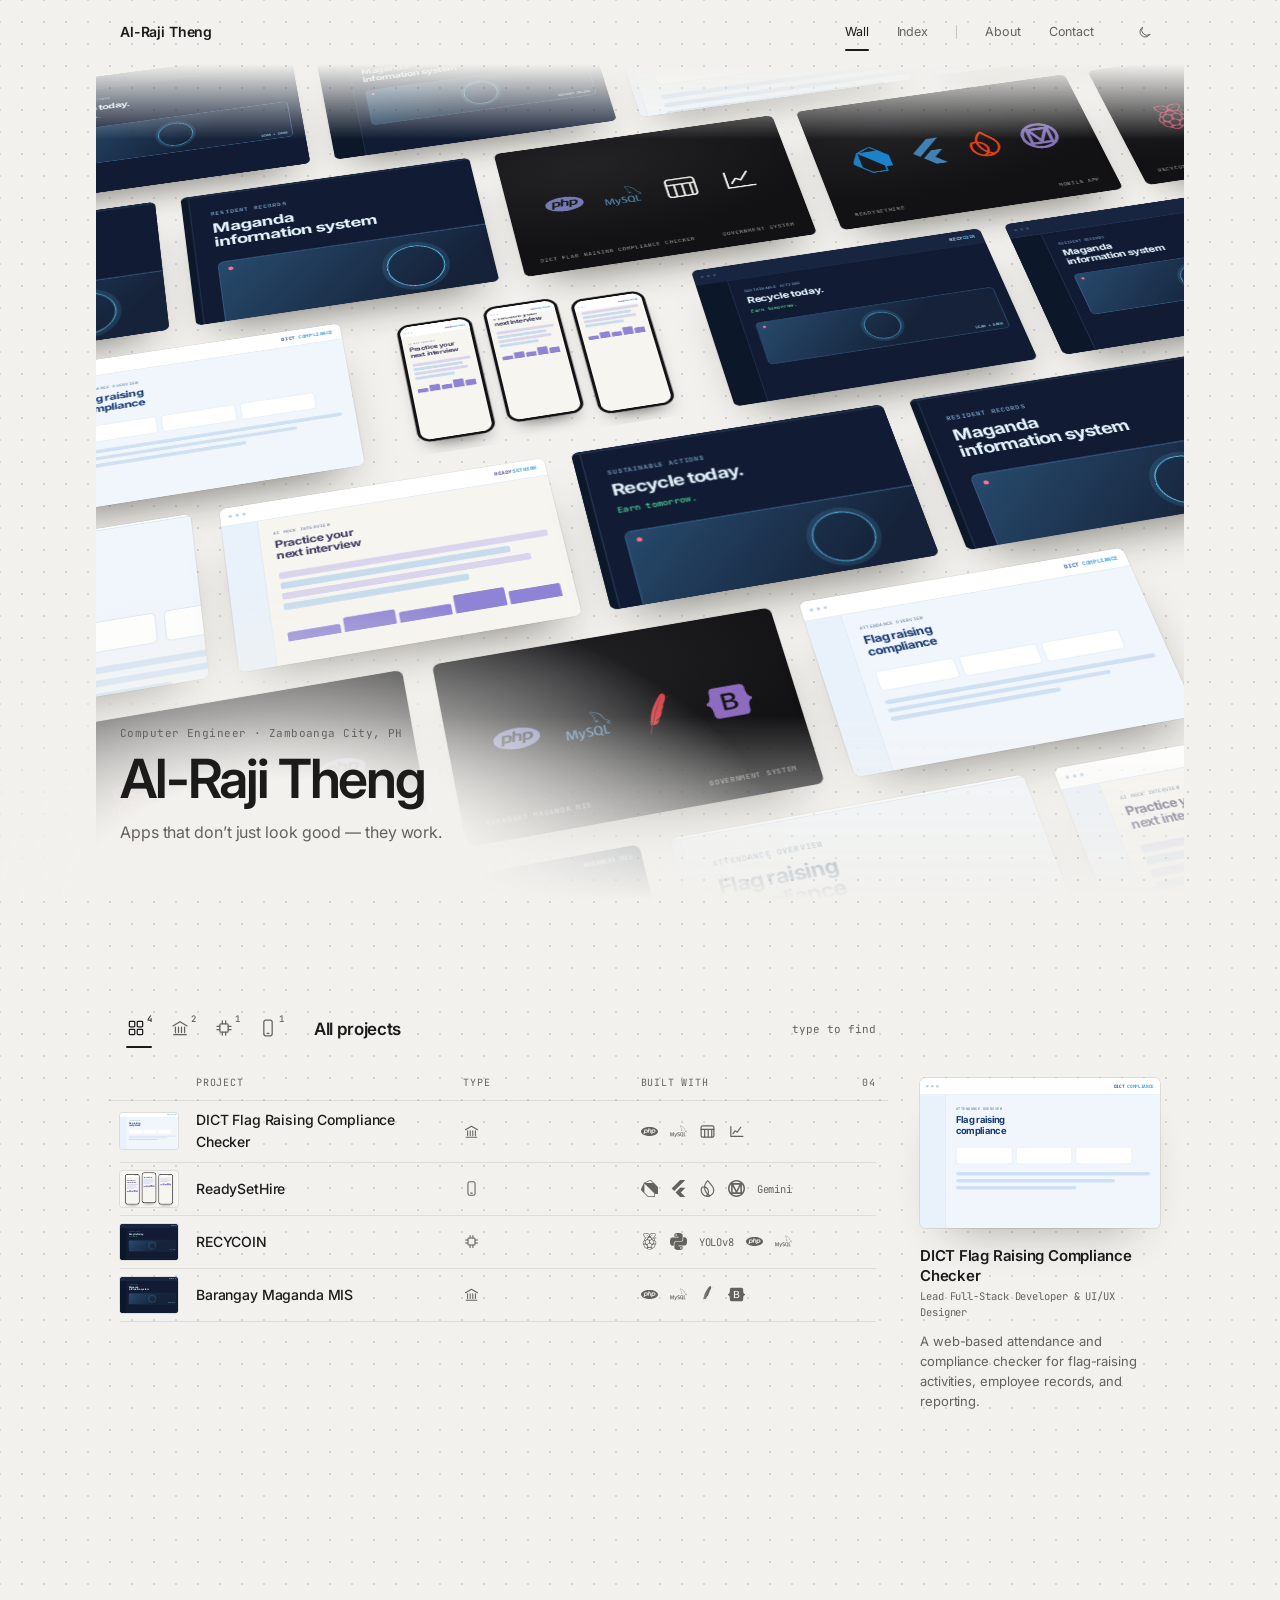
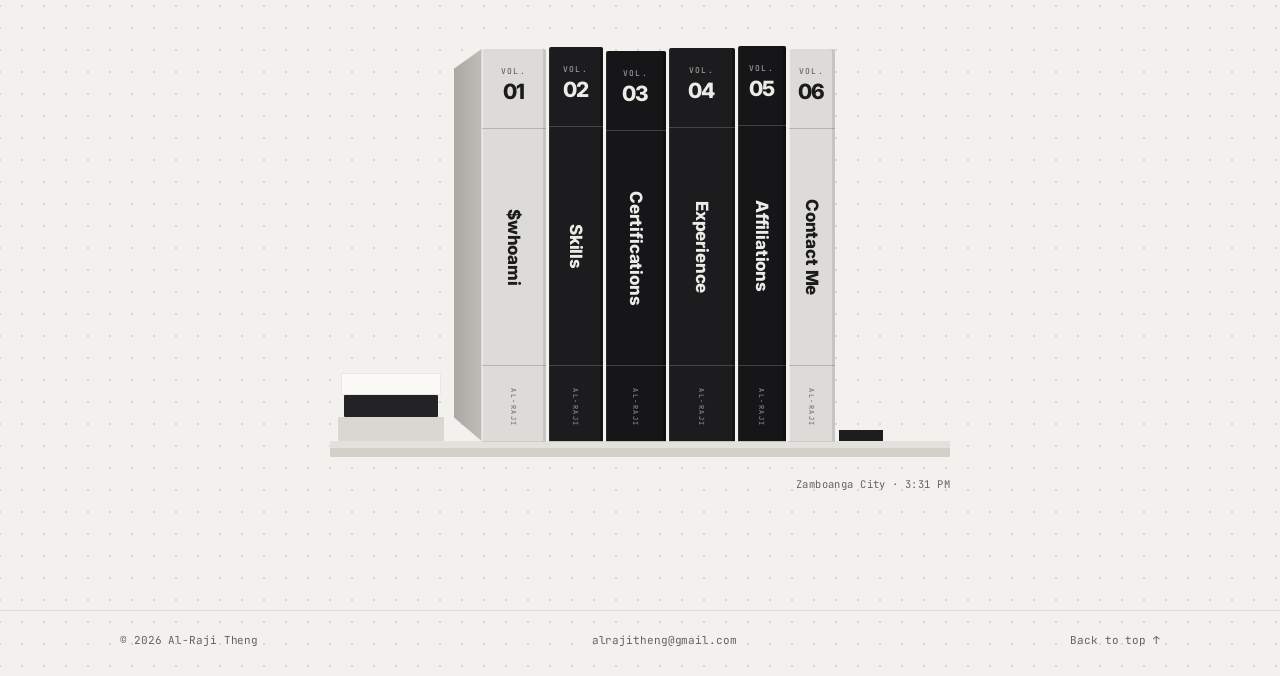
==== commit 940e6d95: "Lay the site out like the reference on a phone At 760px and narrower the site follows aedwon.site's " ====
--- a/index.html
+++ b/index.html
@@ -62,7 +62,7 @@
       href="https://fonts.googleapis.com/css2?family=Inter:wght@400;500;600;700;800&family=JetBrains+Mono:wght@400;500&display=swap"
       rel="stylesheet"
     />
-    <link rel="stylesheet" href="/assets/css/styles.css?v=14" />
+    <link rel="stylesheet" href="/assets/css/styles.css?v=15" />
 
     <!-- The .js class switches on the enhancements (the shelf, the filters, the
          wall); without it every volume and every project is simply listed.
@@ -262,9 +262,16 @@
                 </button>
               </div>
 
-              <p class="index__label" data-filter-label>All</p>
+              <p class="index__label">
+                <span data-filter-label>All projects</span
+                ><span class="index__count" data-count aria-hidden="true">04</span>
+              </p>
 
               <label class="index__find">
+                <svg class="index__find-icon" viewBox="0 0 24 24" aria-hidden="true">
+                  <circle cx="10.5" cy="10.5" r="6.5"></circle>
+                  <path d="m15.5 15.5 5 5"></path>
+                </svg>
                 <span class="visually-hidden">Find a project</span>
                 <input
                   type="search"
@@ -561,10 +568,11 @@
       </section>
 
       <!-- ═══════════════════════════ 3 · about ═══════════════════════════
-           A shelf of six volumes. Each spine is a link to its volume, and each
-           volume is a run of pages (.vol__page, each with its title). main.js
-           takes the book off the shelf, turns it to its cover and opens it:
-           contents on the left, one page on the right. Without scripting the
+           A shelf of six volumes (a pile of them on a phone). Each spine is a
+           link to its volume, and each volume is a run of pages (.vol__page,
+           each with its title). main.js takes the book off the shelf, turns it
+           to its cover and opens it: contents on the left, one page on the
+           right, or one page at a time on a phone. Without scripting the
            volumes are simply printed one after another. The ids double as the
            old section anchors (#skills, #experience, #contact), so links to
            the previous design still land. -->
@@ -573,6 +581,7 @@
           <h2 class="visually-hidden" id="about-title">About</h2>
 
           <div class="library" data-library>
+            <p class="shelf__kicker" aria-hidden="true">Six volumes</p>
             <div class="shelf">
               <div class="shelf__stack" aria-hidden="true">
                 <i></i><i></i><i></i>
@@ -651,6 +660,7 @@
               <div class="shelf__board" aria-hidden="true"></div>
             </div>
 
+            <p class="shelf__hint" aria-hidden="true">Tap a volume to open it</p>
             <p class="shelf__clock">
               Zamboanga City<span data-clock-sep hidden> · </span
               ><time data-clock></time>
@@ -1574,6 +1584,6 @@
     </footer>
 
     <script src="/assets/js/data-certs.js?v=5"></script>
-    <script src="/assets/js/main.js?v=14"></script>
+    <script src="/assets/js/main.js?v=15"></script>
   </body>
 </html>
--- a/assets/css/styles.css
+++ b/assets/css/styles.css
@@ -34,6 +34,7 @@
   --wrap:   1040px;
   --gutter: clamp(16px, 4vw, 40px);
   --nav-h:  64px;
+  --tab-h:  62px;   /* the tab bar on a phone */
   --ease:   cubic-bezier(.22, .61, .36, 1);
 
   color-scheme: light;
@@ -381,6 +382,17 @@
   font-size: 14px;
   line-height: 1.55;
 }
+
+/* The feed, the rail, the Index's count and magnifier, the pile's labels,
+   the book's label and the header's Close are the phone layout's (below). */
+.feed,
+.feed__rail,
+.index__count,
+.index__find-icon,
+.shelf__kicker,
+.shelf__hint,
+.reader__label,
+.nav__close { display: none; }
 
 /* =============================================================================
    Project screens
@@ -1111,14 +1123,24 @@
   opacity: .55;
 }
 
-/* The spine is the shelf's spine drawn at the book's size (--k). */
-.fb__spine.book {
+/* The spine is the shelf's own spine drawn at the book's size: --k scales a
+   standing one, --z a lying one (the phone layout's pile), which is turned
+   to run along the face. */
+.fb__spine {
   top: 0;
   left: calc((var(--W) - var(--D)) / 2);
   width: var(--D);
   height: var(--H);
+  transform: rotateY(-90deg) translateZ(calc(var(--W) / 2));
+}
+.fb .fb__spine > .book {
+  position: absolute;
+  top: 0; left: 0;
+  width: 100%;
+  height: 100%;
+  margin: 0;
   border-radius: 2px;
-  transform: rotateY(-90deg) translateZ(calc(var(--W) / 2));
+  transform: none;
   transition: none;
 }
 
@@ -1217,7 +1239,6 @@
   -webkit-backface-visibility: hidden;
 }
 .fb__leaf > .fb__leaf-back { left: 0; top: 0; width: 100%; height: 100%; transform: rotateY(180deg); }
-div.fb__leaf-back:not(.fb__sheet) { position: absolute; }
 .fb__under { z-index: 2; }
 
 /* --- lying open ------------------------------------------------------------ */
@@ -1235,6 +1256,29 @@
 /* The rest of the book shows as page edges beside each page. */
 .fb.is-flat .fb__page { box-shadow: 1px 0 0 var(--leaf-edge), 2px 0 0 var(--leaf), 3px 0 0 var(--leaf-edge), 4px 0 0 var(--leaf); }
 .fb.is-flat .fb__sheet--left { box-shadow: -1px 0 0 var(--leaf-edge), -2px 0 0 var(--leaf), -3px 0 0 var(--leaf-edge); }
+
+/* One page at a time, a page on either side of the spine: a left-hand one
+   (.fb__sheet--left on the page, .is-verso on the book) or a right-hand
+   one, with the edge of the page facing it in view and no boards. */
+.fb__facing { display: none; }
+.fb.is-flat.is-single .fb__back { display: none; }
+.fb.is-flat.is-single .fb__facing {
+  display: block;
+  top: 3px;
+  left: calc(6px - var(--W));
+  width: calc(var(--W) - 6px);
+  height: calc(var(--H) - 6px);
+  background: linear-gradient(270deg, var(--gutter-dark), transparent 9%) var(--leaf);
+  box-shadow: -1px 0 0 var(--leaf-edge), -2px 0 0 var(--leaf), -3px 0 0 var(--leaf-edge), var(--book-shadow);
+}
+.fb.is-flat.is-single.is-verso .fb__facing {
+  left: var(--W);
+  background: linear-gradient(90deg, var(--gutter-dark), transparent 9%) var(--leaf);
+  box-shadow: 1px 0 0 var(--leaf-edge), 2px 0 0 var(--leaf), 3px 0 0 var(--leaf-edge), var(--book-shadow);
+}
+.fb.is-turning .fb__facing { visibility: hidden; }
+.fb.is-flat.is-single .fb__page { box-shadow: 1px 0 0 var(--leaf-edge), 2px 0 0 var(--leaf), 3px 0 0 var(--leaf-edge), 4px 0 0 var(--leaf), var(--book-shadow); }
+.fb.is-flat.is-single .fb__page.fb__sheet--left { box-shadow: -1px 0 0 var(--leaf-edge), -2px 0 0 var(--leaf), -3px 0 0 var(--leaf-edge), -4px 0 0 var(--leaf), var(--book-shadow); }
 
 /* --- the contents ---------------------------------------------------------- */
 .fb__kicker {
@@ -1882,59 +1926,374 @@
 }
 
 @media (max-width: 760px) {
-  .wall__plane { --tilt: perspective(2000px) rotateX(42deg) rotateZ(-12deg) scale(.72); }
-  .wall::after { height: 74%; background: radial-gradient(ellipse 125% 62% at 30% 100%, var(--bg) 48%, transparent 88%); }
-
-  .index__tools { flex-wrap: wrap; row-gap: 8px; }
-  .index__find { flex-basis: 100%; margin-left: 0; }
-  .index__find input { width: 100%; text-align: left; border-bottom-color: var(--line); }
-
+  .stack__row,
+  .entry { grid-template-columns: minmax(0, 1fr); gap: 10px; }
+
+  .contact__links a { grid-template-columns: 20px minmax(0, 1fr) 16px; }
+  .contact__handle { display: none; }
+}
+
+/* =============================================================================
+   Phones, after the reference's phone layout: the sections move to a tab bar
+   at the foot, the wall becomes a feed of one project to a screen, and the
+   Index drops to names, marks and types.
+   ========================================================================== */
+@media (max-width: 760px) {
+  /* --- the tab bar ------------------------------------------------------- */
+  .nav__brand { font-size: 16px; }
+  /* A blur would make the header the tab bar's frame instead of the window. */
+  .nav.pinned {
+    -webkit-backdrop-filter: none;
+    backdrop-filter: none;
+    background: var(--bg);
+  }
+  .nav__links {
+    position: fixed;
+    left: 0; right: 0;
+    bottom: 0;
+    z-index: 60;
+    display: grid;
+    grid-template-columns: repeat(4, 1fr);
+    gap: 0;
+    height: calc(var(--tab-h) + env(safe-area-inset-bottom, 0px));
+    padding-bottom: env(safe-area-inset-bottom, 0px);
+    border-top: 1px solid var(--line);
+    background: var(--bg);
+    transition: transform .35s var(--ease), background-color .3s var(--ease);
+  }
+  .nav__links a {
+    justify-self: center;
+    display: flex;
+    align-items: center;
+    height: 100%;
+    padding: 0 10px;
+    font-size: 15px;
+  }
+  .nav__links a.current::after { left: 10px; right: 10px; bottom: 14px; }
+  .nav__rule { display: none; }
+  body { padding-bottom: calc(var(--tab-h) + env(safe-area-inset-bottom, 0px)); }
+
+  /* --- the wall as a feed ------------------------------------------------ */
+  .js .wall { display: grid; height: auto; }
+  .js .wall > * { grid-area: 1 / 1; }
+  .js .wall__stage,
+  .js .wall::after { display: none; }
+  .js .feed { display: block; padding: 0 calc(var(--gutter) + 14px); }
+  /* Clipped across, so a screen sized from the page's width can never make
+     the page wider (a phone would widen it to fit, and round it goes). */
+  .feed__item {
+    display: flex;
+    align-items: center;
+    justify-content: center;
+    overflow-x: clip;
+    height: calc(100svh - var(--nav-h) - var(--tab-h));
+    min-height: 460px;
+    padding-bottom: 170px;
+  }
+  .feed__shot {
+    display: block;
+    max-width: 100%;
+    border-radius: 8px;
+    box-shadow: 0 30px 44px -26px rgba(30, 26, 18, .5), 0 0 0 1px rgba(0, 0, 0, .05);
+    opacity: var(--near, 1);
+  }
+  .feed__shot .shot { --s: var(--feed-s, .5); border-radius: inherit; }
+  .feed__shot--phones { box-shadow: none; }
+  .js .wall__caption {
+    position: sticky;
+    bottom: calc(var(--tab-h) + env(safe-area-inset-bottom, 0px));
+    align-self: end;
+    padding-bottom: 26px;
+  }
+  .js .wall__intro {
+    position: absolute;
+    width: 1px; height: 1px;
+    overflow: hidden;
+    clip-path: inset(50%);
+    white-space: nowrap;
+  }
+  .js .wall__focus {
+    position: static;
+    opacity: var(--cap, 1);
+    transform: none;
+    transition: none;
+  }
+  .js .wall__count { margin-bottom: 10px; font-size: 13px; }
+  .js .wall__name { font-size: 36px; letter-spacing: -.045em; }
+  .js .wall__desc {
+    display: -webkit-box;
+    max-width: none;
+    margin-top: 8px;
+    overflow: hidden;
+    font-size: 16px;
+    -webkit-line-clamp: 2;
+    -webkit-box-orient: vertical;
+  }
+  .js .feed__rail {
+    position: sticky;
+    top: calc(50svh - 60px);
+    z-index: 2;
+    align-self: start;
+    justify-self: end;
+    display: flex;
+    flex-direction: column;
+    align-items: flex-end;
+    gap: 6px;
+    margin: 130px 10px 0 0;
+    pointer-events: none;
+  }
+  .feed__rail i {
+    display: block;
+    width: 8px;
+    height: 1px;
+    background: var(--dim);
+    transition: width .2s var(--ease), background-color .2s var(--ease);
+  }
+  .feed__rail i.is-on { width: 16px; height: 2px; background: var(--text); }
+
+  /* --- the Index ----------------------------------------------------------- */
+  .index__tools {
+    flex-direction: column;
+    align-items: stretch;
+    gap: 0;
+    margin-bottom: 8px;
+  }
+  .index__filters { gap: clamp(10px, 5vw, 26px); }
+  .filter { padding: 6px 4px 14px; }
+  .filter svg { width: 26px; height: 26px; stroke-width: 1.4; }
+  .filter sup { margin-top: -2px; font: 400 11px/1 var(--body); }
+  .filter[aria-pressed="true"]::after { left: 4px; right: 4px; }
+  .index__label {
+    display: flex;
+    justify-content: space-between;
+    align-items: baseline;
+    margin: 28px 0 20px;
+    font-size: 30px;
+    font-weight: 700;
+    letter-spacing: -.045em;
+  }
+  .index__count {
+    display: block;
+    color: var(--muted);
+    font-size: 14px;
+    font-weight: 400;
+    letter-spacing: 0;
+  }
+  .index__find {
+    display: flex;
+    align-items: center;
+    gap: 12px;
+    margin: 0;
+    padding: 12px 0;
+    border-bottom: 1px solid var(--line-strong);
+  }
+  .index__find-icon {
+    display: block;
+    flex: none;
+    width: 19px;
+    height: 19px;
+    fill: none;
+    stroke: var(--muted);
+    stroke-width: 1.6;
+    stroke-linecap: round;
+  }
+  .index__find input,
+  .index__find input:focus {
+    flex: 1;
+    width: auto;
+    padding: 0;
+    border: 0;
+    font: 400 16px/1.4 var(--body);
+    text-align: left;
+  }
   .index__head { display: none; }
   .project__link {
-    grid-template-columns: 58px minmax(0, 1fr) 14px;
-    grid-template-areas: "thumb name go" "thumb tech go";
-    row-gap: 6px;
-    padding-block: 10px;
-  }
-  .project__thumb { grid-area: thumb; }
+    grid-template-columns: 76px minmax(0, 1fr) 22px;
+    grid-template-areas: "thumb name type" "thumb tech type";
+    column-gap: 16px;
+    row-gap: 8px;
+    padding-block: 14px;
+  }
+  .project__thumb { grid-area: thumb; width: 76px; height: 48px; }
   .project__name { grid-area: name; }
   .project__tech { grid-area: tech; }
-  .project__go { grid-area: go; opacity: 1; }
-  .project__type { display: none; }
-
-  .stack__row,
-  .entry { grid-template-columns: minmax(0, 1fr); gap: 10px; }
-
-  .contact__links a { grid-template-columns: 20px minmax(0, 1fr) 16px; }
-  .contact__handle { display: none; }
-}
-
-@media (max-width: 600px) {
-  .reader__vol { display: none; }
-  .shelf { --k: .76; }
-  .shelf__stack { display: none; }
-  .shelf__books { margin-left: calc(28px * var(--k)); }
-  .shelf__clock { text-align: center; }
-}
-
-@media (max-width: 480px) {
-  .nav__brand { font-size: 13px; }
-  .nav__links a { font-size: 12px; }
-  .shelf { --k: .64; }
+  .project__thumb .shot { --s: .1584; }
+  .project__name { font-size: 16.5px; }
+  .project__tech .tech svg { width: 19px; height: 19px; }
+  .project__type { display: flex; justify-content: flex-end; grid-area: type; }
+  .project__type svg { width: 20px; height: 20px; }
+  .project__type-label,
+  .project__go,
+  .js .project__role,
+  .js .project__desc { display: none; }
+
+  /* --- About: the shelf as a pile ------------------------------------------ */
+  .shelf__kicker,
+  .shelf__hint {
+    display: block;
+    color: var(--muted);
+    text-align: center;
+  }
+  .shelf__kicker { margin: 0 0 clamp(36px, 9vh, 84px); font: 400 13px/1 var(--mono); letter-spacing: .04em; }
+  .shelf__hint { margin: 36px 0 0; font-size: 15px; }
+  .shelf__clock { width: auto; margin-top: 12px; text-align: center; }
+  .shelf {
+    --k: 1;
+    display: block;
+    width: min(100%, 390px);
+    height: auto;
+  }
+  .shelf__stack,
+  .shelf__end { display: none; }
+  .shelf__books {
+    flex-direction: column;
+    align-items: center;
+    gap: 0;
+    margin: 0;
+  }
+  .book {
+    --z: 1;
+    display: grid;
+    grid-template-columns: calc(46px * var(--z)) minmax(0, 1fr) auto;
+    grid-template-rows: 1fr auto auto 1fr;
+    align-items: center;
+    width: min(calc(var(--h) * .86px * var(--z)), 92%);
+    height: calc(var(--w) * 1.1px * var(--z));
+    padding: 0 calc(18px * var(--z));
+    left: var(--x, 0);
+    border-radius: 3px;
+    box-shadow:
+      inset 0 calc(-3px * var(--z)) 0 rgba(0, 0, 0, .3),
+      inset 0 1px 0 rgba(255, 255, 255, .08),
+      0 1px 0 rgba(0, 0, 0, .15);
+  }
+  .book.book--light {
+    box-shadow:
+      inset 0 calc(-3px * var(--z)) 0 rgba(0, 0, 0, .1),
+      inset 0 1px 0 rgba(255, 255, 255, .5),
+      0 1px 0 rgba(0, 0, 0, .1);
+  }
+  .book:nth-child(1) { --x: -10px; }
+  .book:nth-child(2) { --x: 12px; }
+  .book:nth-child(3) { --x: -14px; }
+  .book:nth-child(4) { --x: 10px; }
+  .book:nth-child(5) { --x: -6px; }
+  .book:nth-child(6) { --x: 14px; }
+  .book--first::before { display: none; }
+  .book:hover { transform: translateX(8px); }
+  .book[aria-expanded="true"] {
+    transform: translateX(24px);
+    box-shadow: inset 0 calc(-3px * var(--z)) 0 rgba(0, 0, 0, .3), 12px 0 24px -14px rgba(0, 0, 0, .55);
+  }
+  .book__vol { grid-column: 1; grid-row: 2; font-size: calc(9px * var(--z)); }
+  .book__num { grid-column: 1; grid-row: 3; margin-top: calc(4px * var(--z)); font-size: calc(22px * var(--z)); }
+  .book__title {
+    grid-column: 2;
+    grid-row: 1 / -1;
+    align-self: stretch;
+    justify-content: flex-start;
+    width: auto;
+    margin: calc(12px * var(--z)) 0;
+    padding: 0 calc(18px * var(--z));
+    overflow: hidden;
+    border: 0;
+    border-left: 1px solid var(--rule);
+    border-right: 1px solid var(--rule);
+    writing-mode: horizontal-tb;
+    font-size: calc(21px * var(--z));
+  }
+  .book__by {
+    grid-column: 3;
+    grid-row: 1 / -1;
+    padding-left: calc(18px * var(--z));
+    writing-mode: horizontal-tb;
+    font-size: calc(9px * var(--z));
+    letter-spacing: .3em;
+  }
+  /* The book's spine in flight, lying the same way. */
+  .fb .fb__spine > .book {
+    top: calc((var(--H) - var(--D)) / 2);
+    left: calc((var(--D) - var(--H)) / 2);
+    width: var(--H);
+    height: var(--D);
+    transform: rotate(90deg);
+  }
+
+  /* --- the open book, full screen ------------------------------------------ */
+  .nav__close {
+    padding: 8px 4px;
+    border: 0;
+    background: none;
+    color: var(--text);
+    font: 400 15px/1 var(--body);
+    cursor: pointer;
+  }
+  html.is-reading .nav__close { display: block; }
+  html.is-reading .nav__links { transform: translateY(110%); }
+  /* The page stays put under the book. Only the root is held: a body that
+     clips becomes the header's scroller and lets the header go. */
+  html.is-reading { overflow: hidden; }
+  html.is-reading body { overflow: visible; }
+  .reader {
+    position: fixed;
+    top: var(--nav-h);
+    left: 0; right: 0;
+    bottom: 0;
+    z-index: 40;
+    justify-content: center;
+    padding: 8px 0 calc(10px + env(safe-area-inset-bottom, 0px));
+    overflow: hidden;
+  }
+  .reader::before {
+    content: "";
+    position: absolute;
+    inset: 0;
+    z-index: -1;
+    background-color: var(--bg);
+    background-image: radial-gradient(var(--dot) 1px, transparent 1.4px);
+    background-size: 22px 22px;
+    background-position: 11px 11px;
+    opacity: 0;
+    transition: opacity .5s var(--ease);
+  }
+  .library.is-dim .reader::before { opacity: 1; }
+  .reader__label {
+    display: block;
+    margin: 0 0 16px;
+    color: var(--muted);
+    font: 400 13px/1 var(--mono);
+    opacity: 0;
+    transition: opacity .35s var(--ease);
+  }
+  .reader.is-open .reader__label { opacity: 1; }
+  .reader__bar {
+    align-self: stretch;
+    justify-content: space-between;
+    margin-top: 18px;
+    padding: 0 calc(var(--gutter) + 4px);
+    border: 0;
+    border-radius: 0;
+    background: none;
+    box-shadow: none;
+    font-size: 14px;
+  }
+  .reader__bar .reader__turn { min-width: 44px; height: 44px; font-size: 24px; }
+  .reader__sep,
+  .reader__bar .reader__close { display: none; }
+  .reader__where { padding: 0; color: var(--text); letter-spacing: .08em; }
+  .reader__vol,
+  .reader__where b {
+    position: absolute;
+    width: 1px; height: 1px;
+    overflow: hidden;
+    clip-path: inset(50%);
+    white-space: nowrap;
+  }
 }
 
 /* Six badges stop fitting one row near 400px; split them three and three. */
 @media (max-width: 420px) {
   .badges { --badge: clamp(60px, 20vw, 76px); grid-template-columns: repeat(3, var(--badge)); }
-}
-
-/* The narrowest phones lose the Wall link; the name beside it goes to the
-   same place. */
-@media (max-width: 370px) {
-  .nav__rule,
-  .nav__links a[href$="#wall"] { display: none; }
-  .nav__inner { gap: 10px; }
-  .theme-toggle { margin-left: 0; }
 }
 
 /* =============================================================================
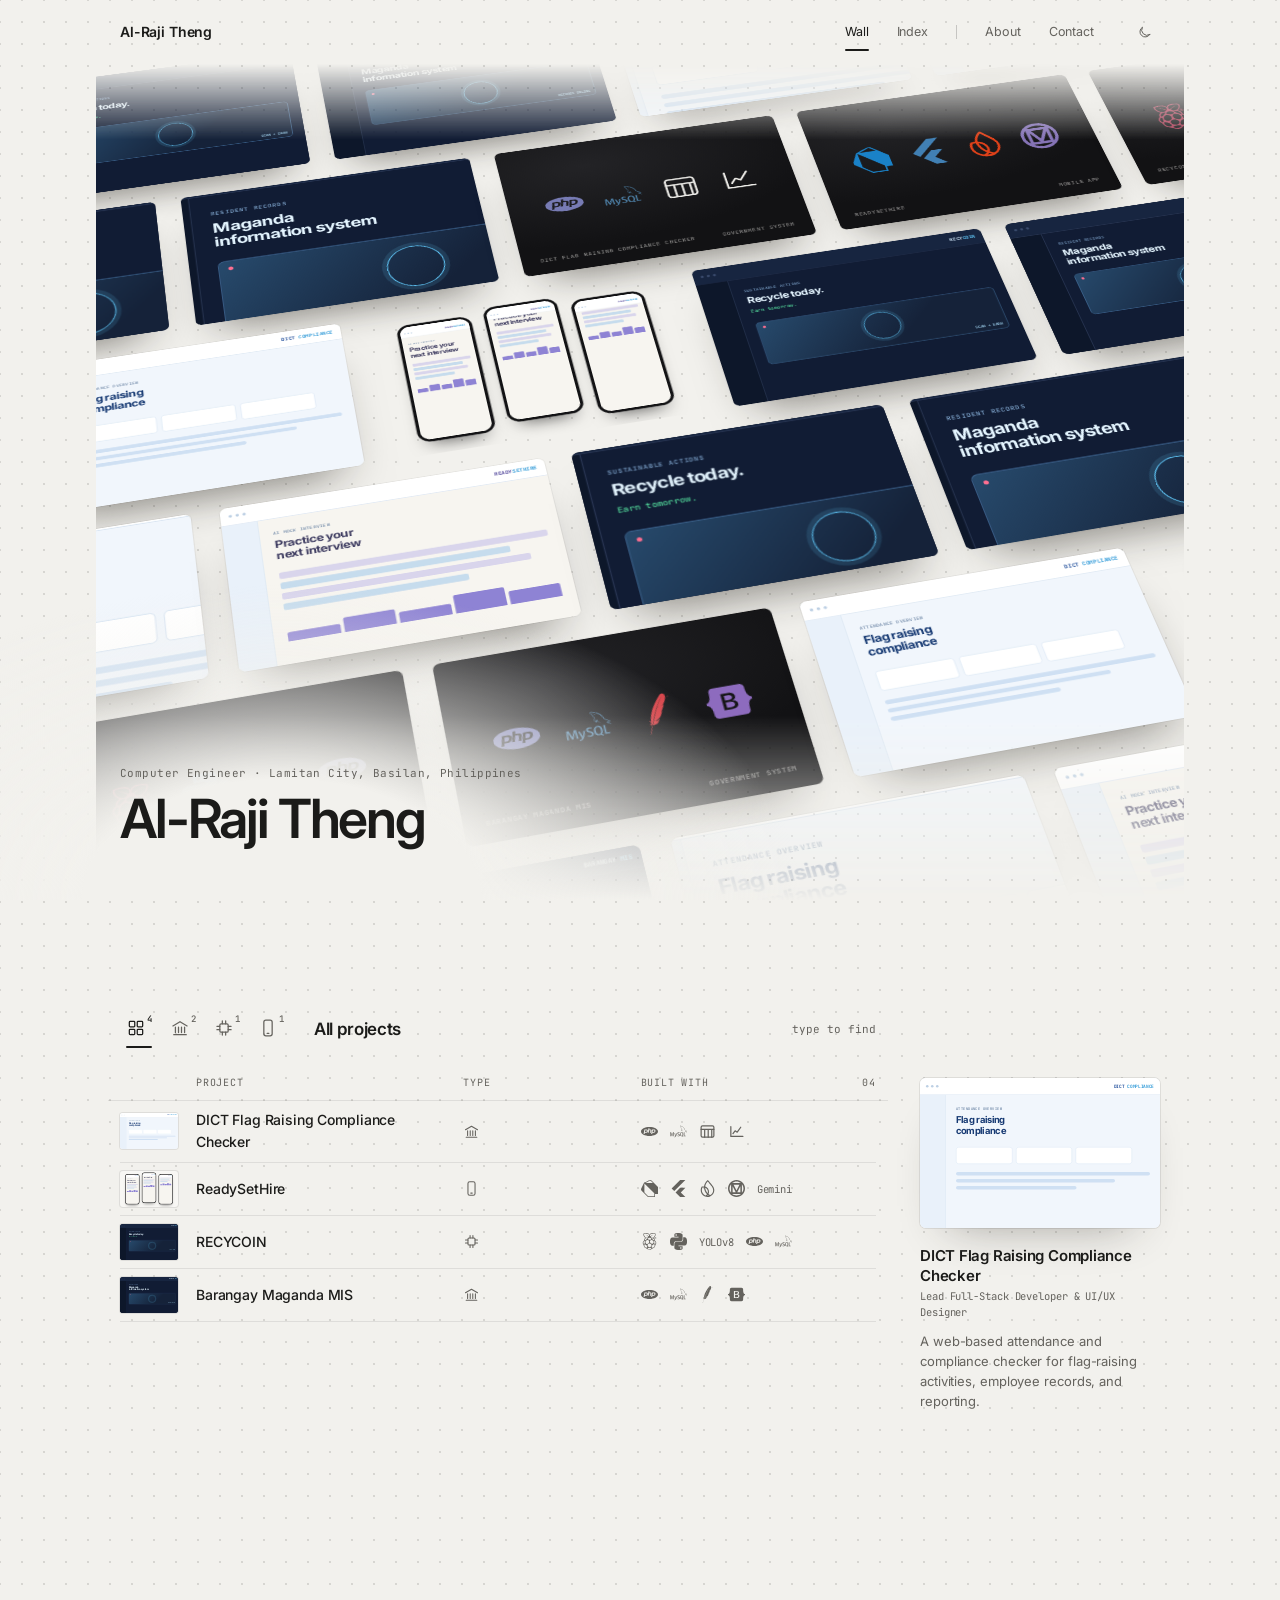
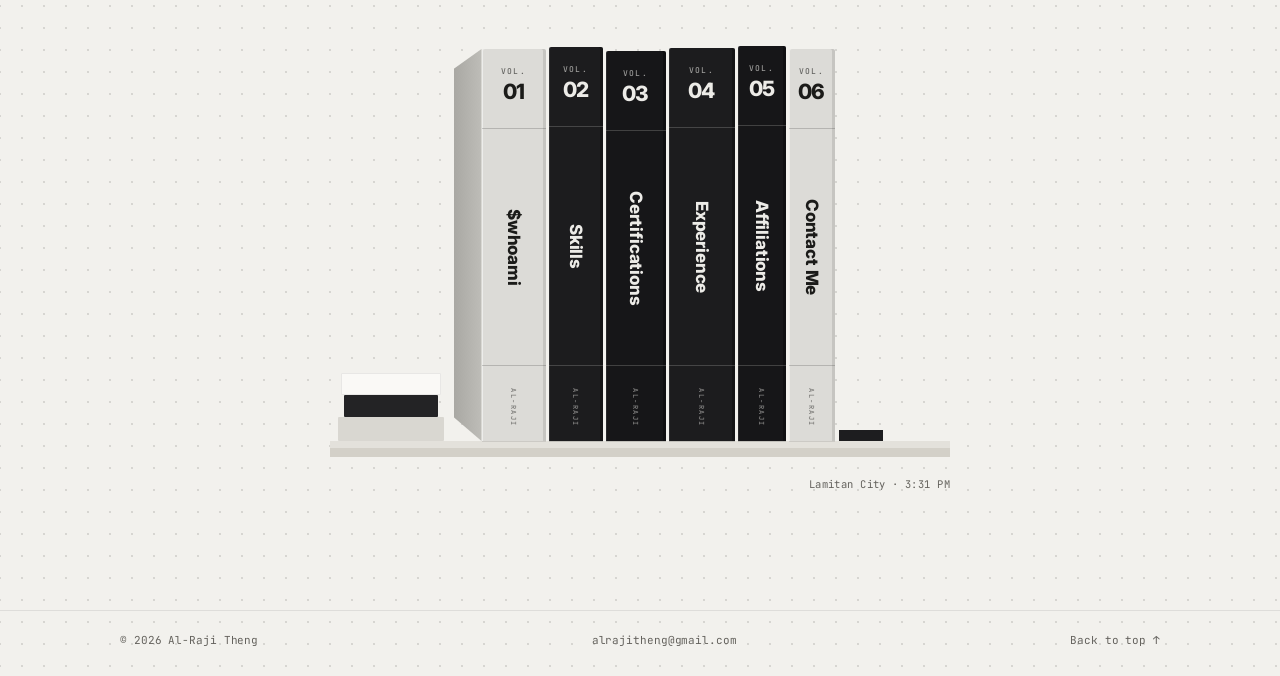
==== commit 845bc3c8: "Add ACPES, move to Lamitan City, drop the tagline, pair book pages - Affiliations gains a page for A" ====
--- a/index.html
+++ b/index.html
@@ -29,7 +29,7 @@
     <meta property="og:url" content="https://rjtg.vercel.app/" />
     <meta
       property="og:image"
-      content="https://rjtg.vercel.app/assets/img/og-cover.png"
+      content="https://rjtg.vercel.app/assets/img/og-cover.png?v=2"
     />
     <meta property="og:image:width" content="1200" />
     <meta property="og:image:height" content="630" />
@@ -48,7 +48,7 @@
     />
     <meta
       name="twitter:image"
-      content="https://rjtg.vercel.app/assets/img/og-cover.png"
+      content="https://rjtg.vercel.app/assets/img/og-cover.png?v=2"
     />
 
     <link rel="icon" href="/assets/img/favicon.svg" type="image/svg+xml" />
@@ -62,7 +62,7 @@
       href="https://fonts.googleapis.com/css2?family=Inter:wght@400;500;600;700;800&family=JetBrains+Mono:wght@400;500&display=swap"
       rel="stylesheet"
     />
-    <link rel="stylesheet" href="/assets/css/styles.css?v=15" />
+    <link rel="stylesheet" href="/assets/css/styles.css?v=16" />
 
     <!-- The .js class switches on the enhancements (the shelf, the filters, the
          wall); without it every volume and every project is simply listed.
@@ -84,7 +84,12 @@
         "jobTitle": "Computer Engineer",
         "email": "mailto:alrajitheng@gmail.com",
         "url": "https://rjtg.vercel.app/",
-        "address": { "@type": "PostalAddress", "addressCountry": "PH" },
+        "address": {
+          "@type": "PostalAddress",
+          "addressLocality": "Lamitan City",
+          "addressRegion": "Basilan",
+          "addressCountry": "PH"
+        },
         "alumniOf": {
           "@type": "CollegeOrUniversity",
           "name": "Universidad de Zamboanga"
@@ -169,12 +174,10 @@
 
         <div class="wrap wall__caption">
           <div class="wall__intro">
-            <p class="wall__kicker">Computer Engineer · Zamboanga City, PH</p>
+            <p class="wall__kicker">
+              Computer Engineer · Lamitan City, Basilan, Philippines
+            </p>
             <h1 class="wall__title" id="wall-title">Al-Raji Theng</h1>
-            <!-- EDIT: the tagline is a placeholder; say it your way. -->
-            <p class="wall__text">
-              Apps that don&rsquo;t just look good &mdash; they&nbsp;work.
-            </p>
           </div>
           <div class="wall__focus" aria-hidden="true">
             <p class="wall__count" data-wall-count></p>
@@ -571,8 +574,8 @@
            A shelf of six volumes (a pile of them on a phone). Each spine is a
            link to its volume, and each volume is a run of pages (.vol__page,
            each with its title). main.js takes the book off the shelf, turns it
-           to its cover and opens it: contents on the left, one page on the
-           right, or one page at a time on a phone. Without scripting the
+           to its cover and opens it: the contents facing the first page, then
+           two pages to a spread, or one page at a time on a phone. Without scripting the
            volumes are simply printed one after another. The ids double as the
            old section anchors (#skills, #experience, #contact), so links to
            the previous design still land. -->
@@ -662,7 +665,7 @@
 
             <p class="shelf__hint" aria-hidden="true">Tap a volume to open it</p>
             <p class="shelf__clock">
-              Zamboanga City<span data-clock-sep hidden> · </span
+              Lamitan City<span data-clock-sep hidden> · </span
               ><time data-clock></time>
             </p>
           </div>
@@ -1410,6 +1413,27 @@
                         <p class="entry__role">
                           President | 2025–2026<br />
                           Vice President | 2024–2025
+                        </p>
+                      </div>
+                    </li>
+                  </ol>
+                </section>
+                <section class="vol__page">
+                  <h4 class="vol__page-title">ACPES</h4>
+                  <ol class="entries">
+                    <li class="entry">
+                      <p class="entry__when">
+                        2023 – 2026
+                        <span>Universidad de Zamboanga</span>
+                      </p>
+                      <div class="entry__what">
+                        <h4>
+                          Association of Computer Engineering Students (ACPES),
+                          Universidad de Zamboanga (UZ)
+                        </h4>
+                        <p class="entry__role">
+                          Public Relations Officer (PRO) | A.Y.&nbsp;2025&#8288;–&#8288;2026<br />
+                          Representative | 2023&#8288;–&#8288;2025
                         </p>
                       </div>
                     </li>
@@ -1584,6 +1608,6 @@
     </footer>
 
     <script src="/assets/js/data-certs.js?v=5"></script>
-    <script src="/assets/js/main.js?v=15"></script>
+    <script src="/assets/js/main.js?v=16"></script>
   </body>
 </html>
--- a/assets/css/styles.css
+++ b/assets/css/styles.css
@@ -361,12 +361,6 @@
   font-weight: 600;
   line-height: 1;
   letter-spacing: -.04em;
-}
-.wall__text {
-  max-width: 34ch;
-  margin-top: 14px;
-  color: var(--muted);
-  font-size: clamp(14.5px, 1.6vw, 16px);
 }
 .wall__name {
   margin: 0;
@@ -1193,6 +1187,7 @@
   height: calc(var(--H) - 6px);
   background: linear-gradient(270deg, var(--gutter-dark), transparent 9%) var(--leaf);
 }
+.fb__body:focus { outline: none; }
 .fb__body {
   flex: 1;
   min-height: 0;
@@ -1200,7 +1195,7 @@
   padding: var(--pad) var(--pad) 10px;
   scrollbar-width: thin;
 }
-.fb__page.has-more .fb__body {
+.fb__sheet.has-more .fb__body {
   -webkit-mask-image: linear-gradient(#000 calc(100% - 44px), transparent);
   mask-image: linear-gradient(#000 calc(100% - 44px), transparent);
 }
@@ -1404,6 +1399,8 @@
 .reader__bar button:hover { background: var(--bg-raise); }
 .reader__bar button:disabled { color: var(--dim); background: none; cursor: default; }
 .reader__turn { padding: 0 10px; font-size: 13px; }
+/* From the last page, on to the next volume. */
+.reader__bar .reader__turn[data-vol] { padding: 0 12px; font: 500 12px/1 var(--body); }
 .reader__where {
   min-width: 0;
   margin: 0;
@@ -2278,6 +2275,7 @@
     font-size: 14px;
   }
   .reader__bar .reader__turn { min-width: 44px; height: 44px; font-size: 24px; }
+  .reader__bar .reader__turn[data-vol] { font-size: 14px; }
   .reader__sep,
   .reader__bar .reader__close { display: none; }
   .reader__where { padding: 0; color: var(--text); letter-spacing: .08em; }
